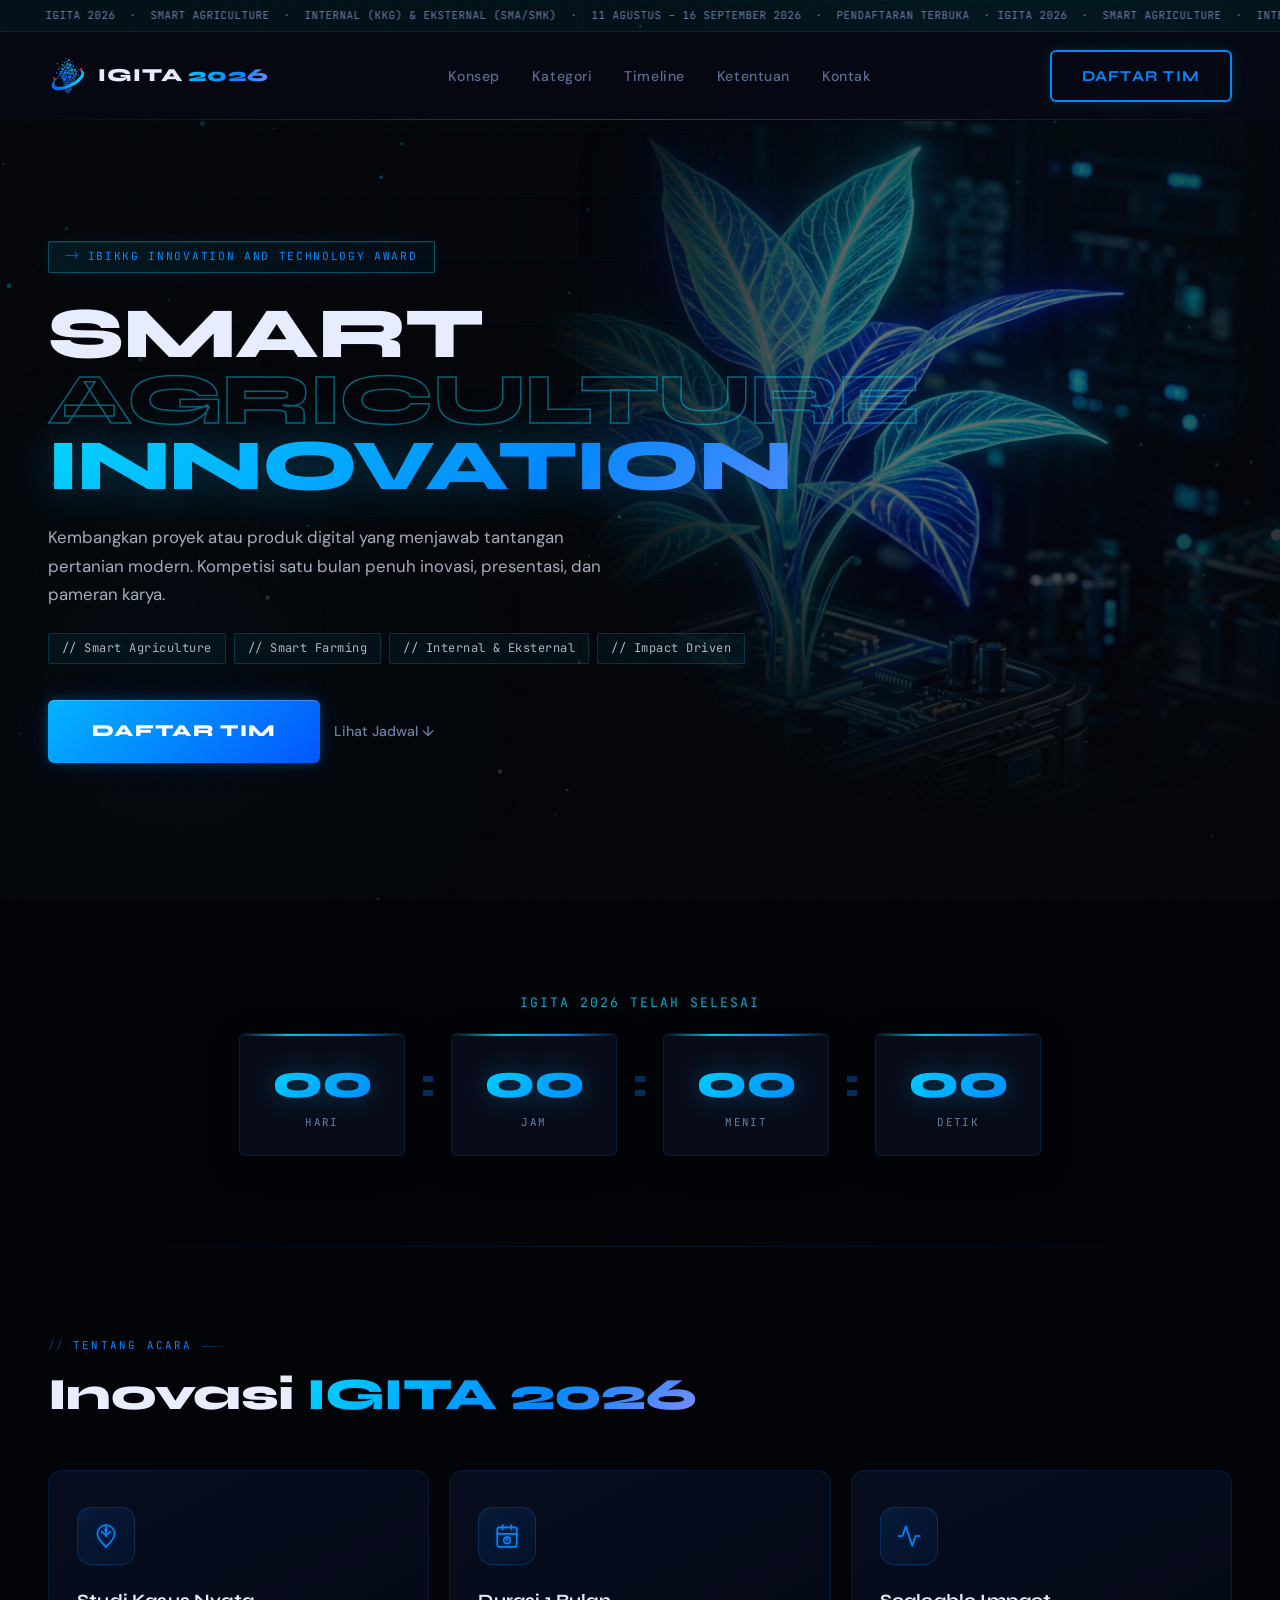
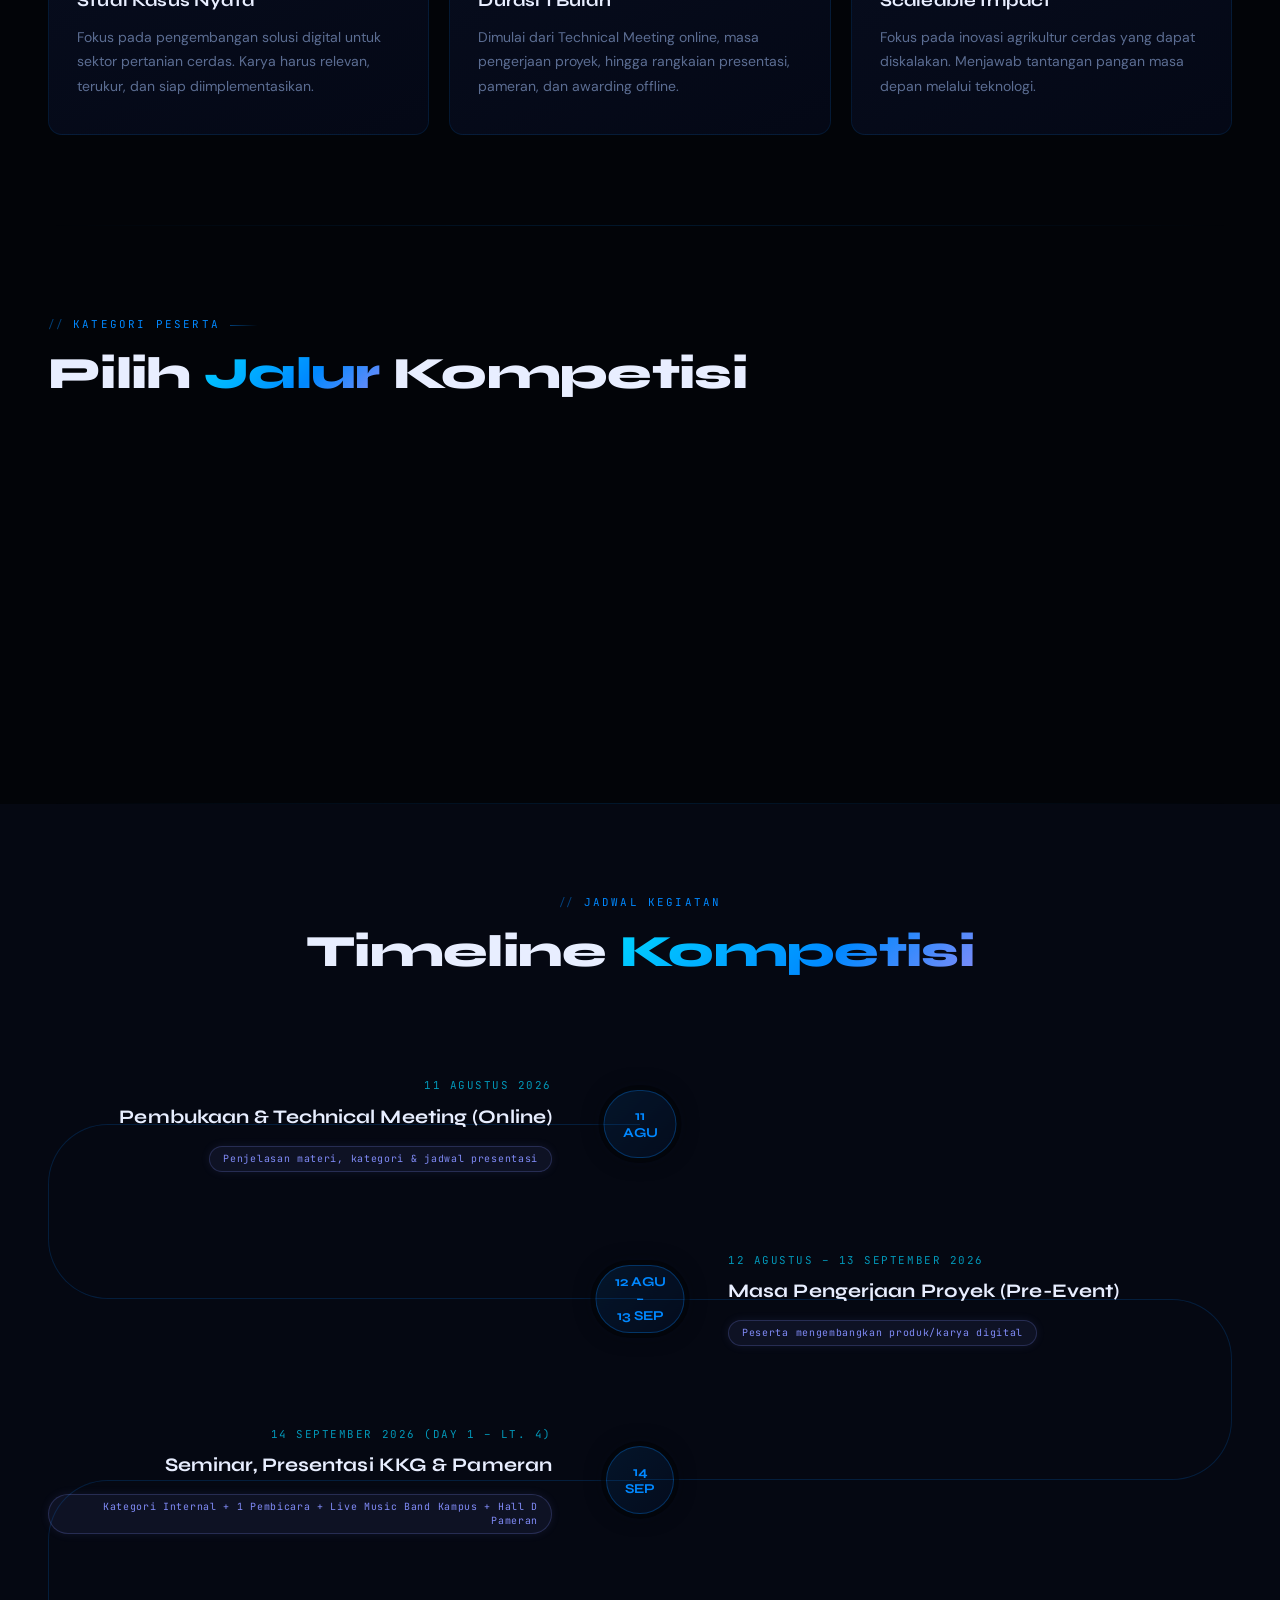
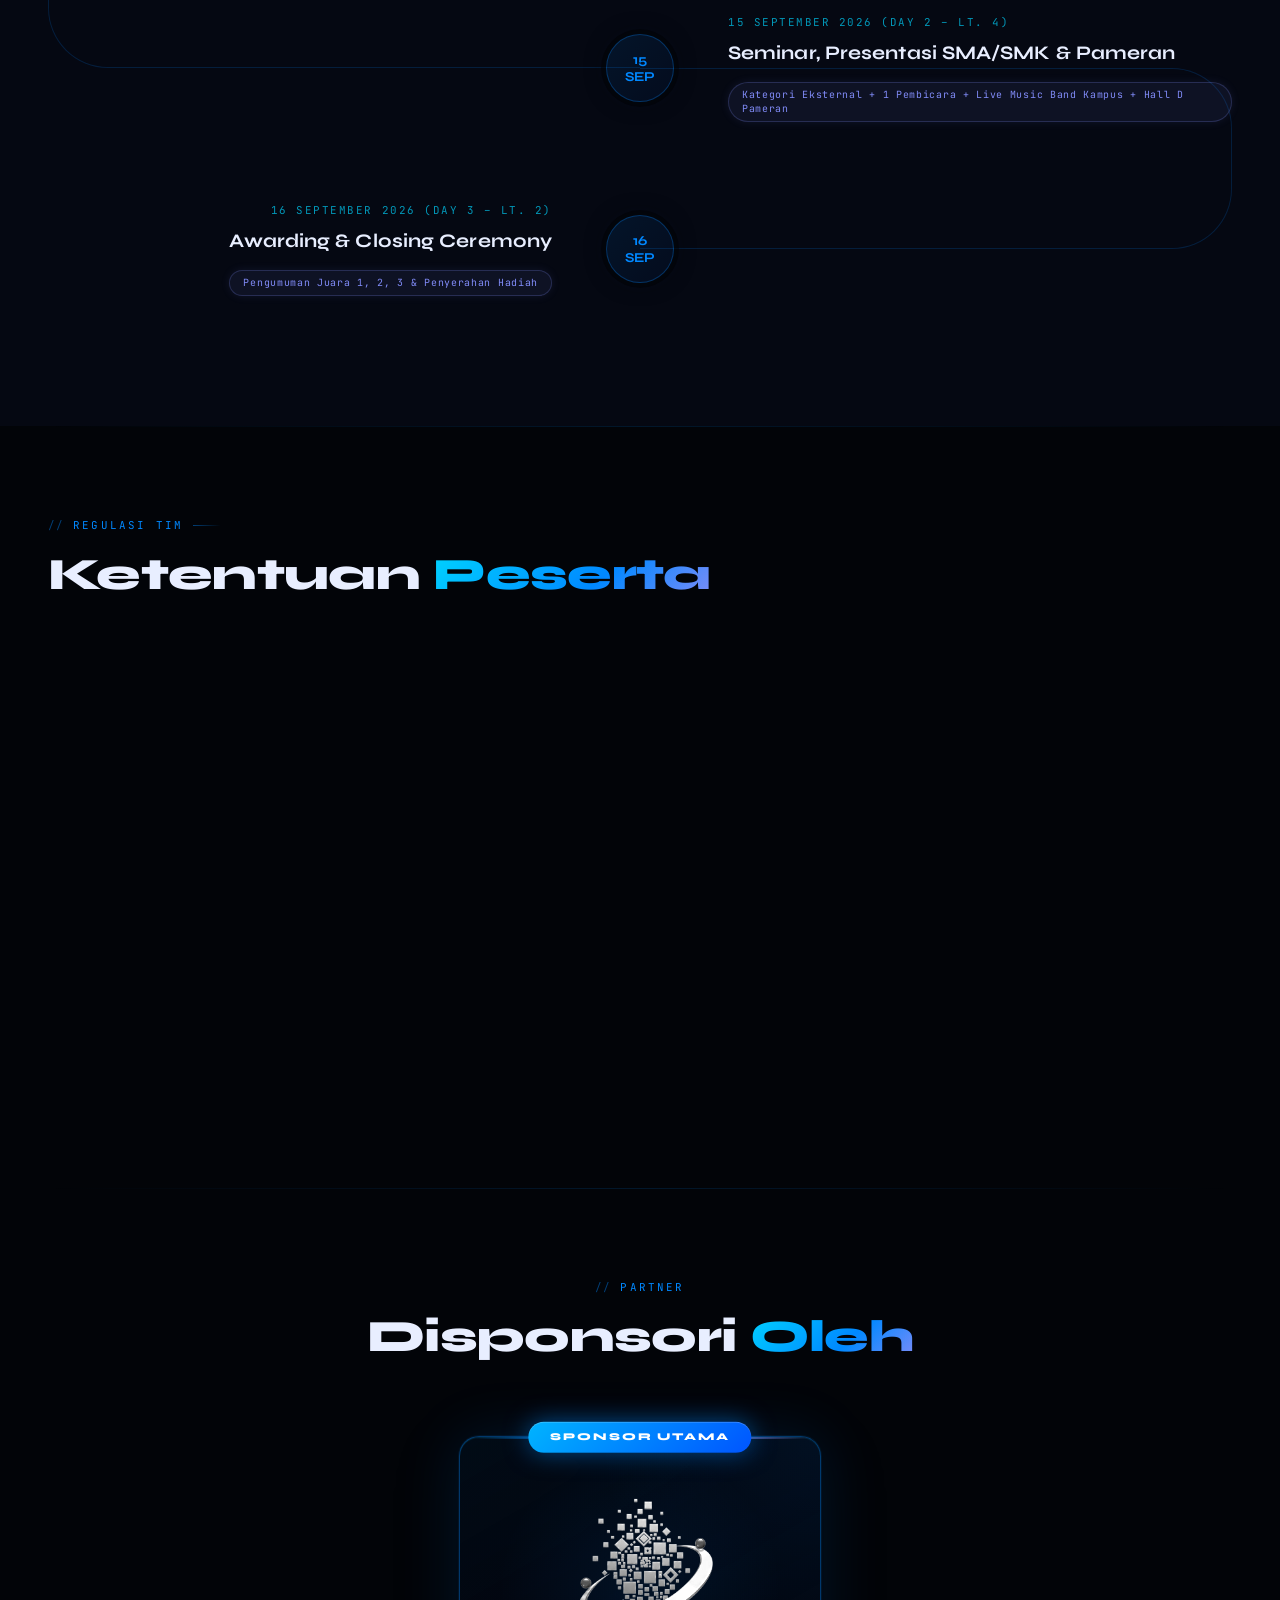
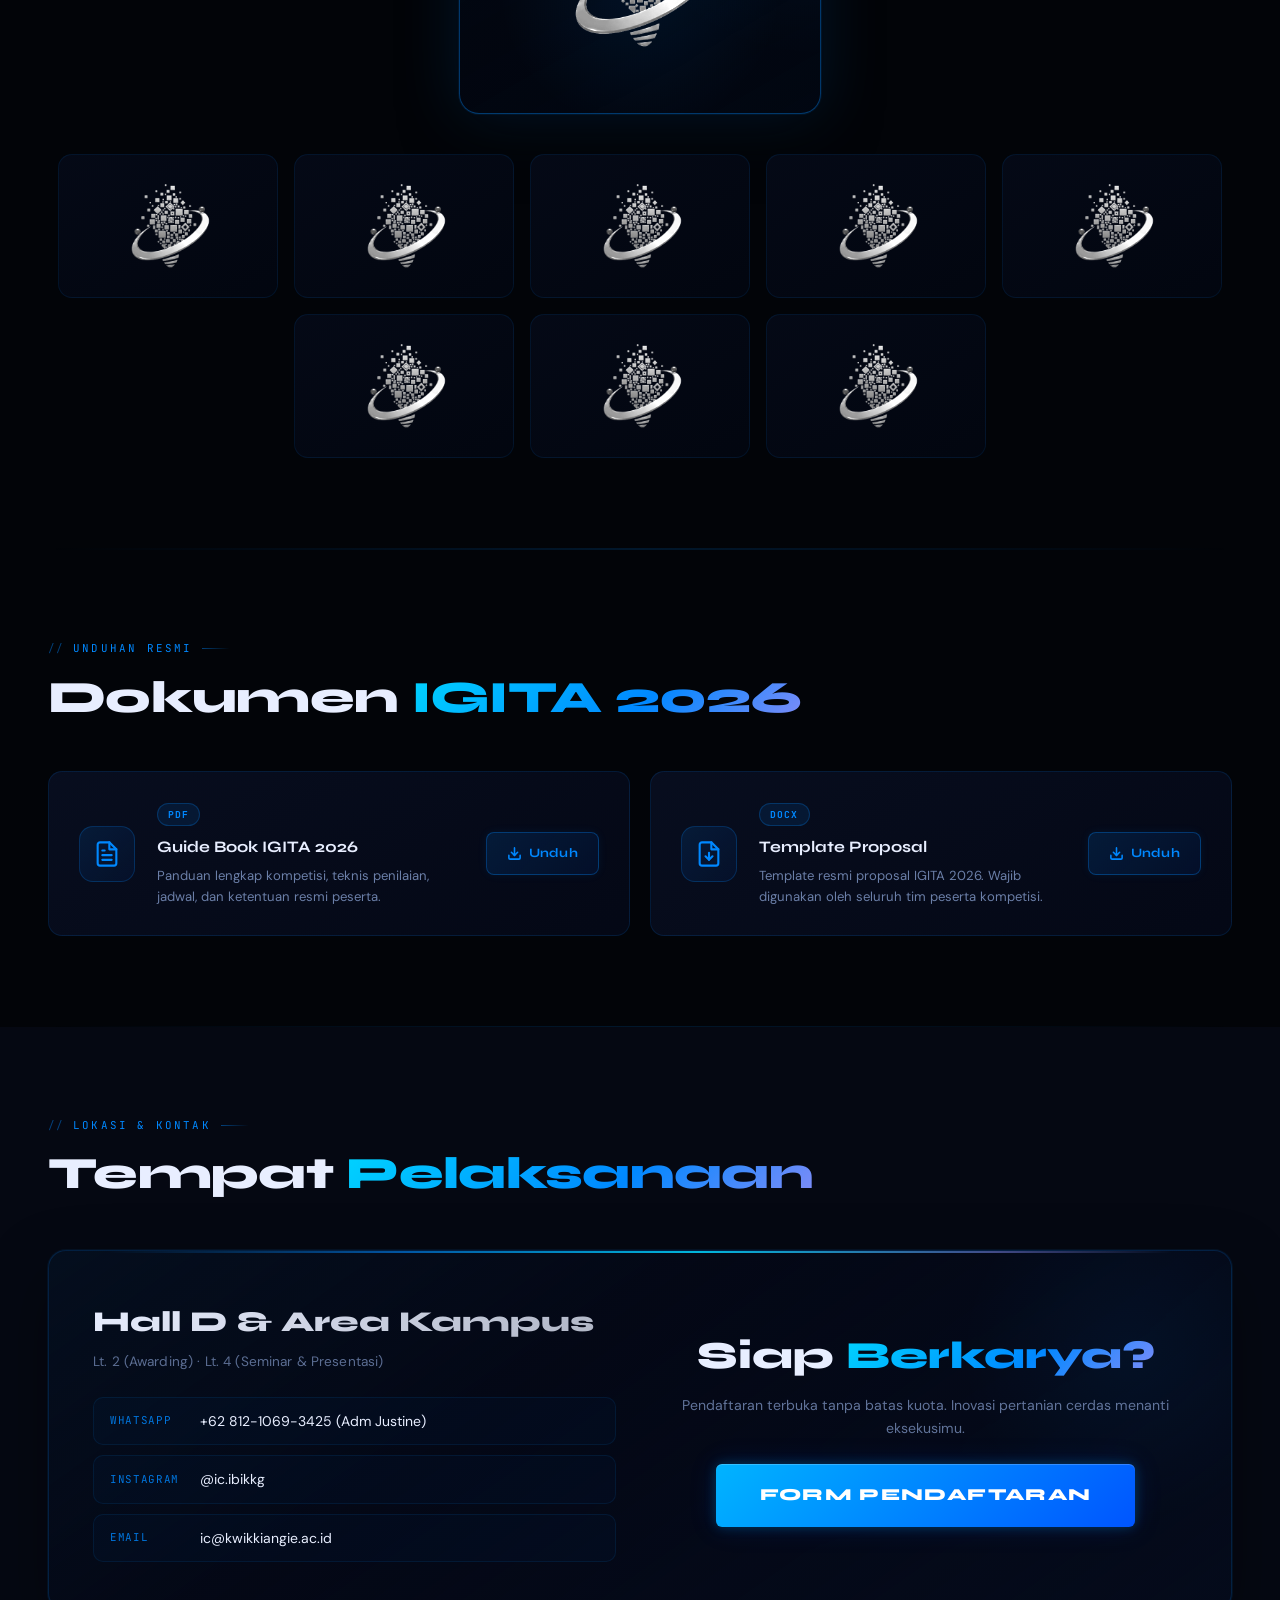
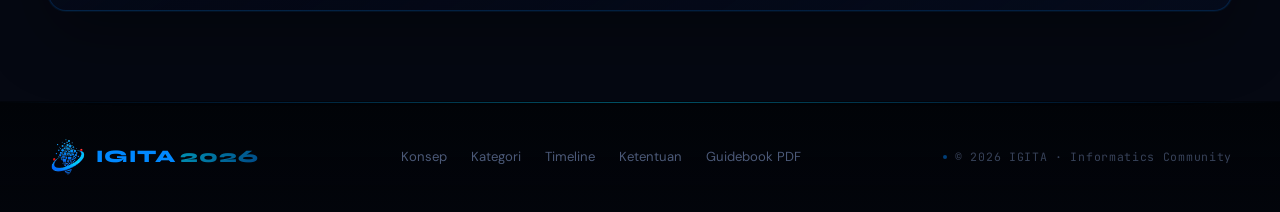
==== index.html @ 99176742 "perubahan final" ====
<!DOCTYPE html>
<html lang="id">
<head>
  <meta charset="UTF-8">
  <meta name="viewport" content="width=device-width, initial-scale=1.0, maximum-scale=5.0, user-scalable=yes">
  <meta name="mobile-web-app-capable" content="yes">
  <meta name="apple-mobile-web-app-capable" content="yes">
  <meta name="apple-mobile-web-app-status-bar-style" content="black-translucent">
  <meta name="apple-mobile-web-app-title" content="IGITA 2026">
  <meta name="format-detection" content="telephone=no">
  <title>IGITA 2026 | IBIKKG Innovation and Technology Award</title>
  <meta name="description" content="IGITA 2026: Kompetisi pengembangan proyek digital berbasis Smart Agriculture. Terbuka untuk Mahasiswa KKG & Siswa SMA/SMK. Daftarkan timmu sekarang!">
  <meta property="og:title" content="IGITA 2026 | Smart Agriculture Innovation">
  <meta property="og:description" content="Kompetisi inovasi teknologi pertanian cerdas. 11 Agustus – 16 September 2026. Pendaftaran terbuka, tanpa batas kuota.">
  <meta property="og:type" content="website">
  <meta name="theme-color" content="#06080f">
  <link rel="icon" type="image/png" href="asset/logo.png">
  <link href="https://fonts.googleapis.com/css2?family=Syne:wght@400;600;700;800&family=DM+Sans:wght@300;400;500&family=JetBrains+Mono:wght@400;700&display=swap" rel="stylesheet">
  <link rel="stylesheet" href="style.css">
</head>
<body>

  <!-- SVG defs for loader -->
  <svg width="0" height="0" style="position:absolute" aria-hidden="true">
    <defs>
      <linearGradient id="ringGrad" x1="0%" y1="0%" x2="100%" y2="100%">
        <stop offset="0%"   stop-color="#00aaff"/>
        <stop offset="60%"  stop-color="#00d4ff"/>
        <stop offset="100%" stop-color="#0044ff"/>
      </linearGradient>
    </defs>
  </svg>

  <!-- Loading Screen -->
  <div class="loader-screen" id="loader-screen" aria-hidden="true">

    <!-- Grid bg -->
    <div class="loader-grid"></div>

    <!-- Ambient glows -->
    <div class="loader-glow loader-glow--core"></div>
    <div class="loader-glow loader-glow--outer"></div>
    <div class="loader-glow loader-glow--side-l"></div>
    <div class="loader-glow loader-glow--side-r"></div>

    <!-- HUD corners -->
    <div class="loader-corner loader-corner--tl"></div>
    <div class="loader-corner loader-corner--tr"></div>
    <div class="loader-corner loader-corner--bl"></div>
    <div class="loader-corner loader-corner--br"></div>

    <!-- Top HUD -->
    <div class="loader-hud-top">
      <span class="loader-hud-dot"></span>
      <span class="loader-hud-label">IGITA 2026</span>
      <span class="loader-hud-sep"></span>
      <span class="loader-hud-label">SYSTEM BOOT</span>
      <span class="loader-hud-dot"></span>
    </div>

    <div class="loader-content">

      <!-- Ring assembly -->
      <div class="loader-ring-wrap">
        <!-- Deco spinning rings -->
        <div class="loader-deco-ring loader-deco-ring--a"></div>
        <div class="loader-deco-ring loader-deco-ring--b"></div>

        <!-- SVG: 2*pi*66 = 414.69 -->
        <svg class="loader-ring-svg" viewBox="0 0 160 160" fill="none">
          <circle class="loader-ring-track"    cx="80" cy="80" r="66" stroke-width="1.5"/>
          <circle class="loader-ring-ticks"    cx="80" cy="80" r="74" stroke-width="0.8"/>
          <circle class="loader-ring-progress" id="loader-ring-progress"
            cx="80" cy="80" r="66" stroke-width="3.5"
            stroke-dasharray="414.69" stroke-dashoffset="414.69"
            stroke-linecap="round"/>
          <circle class="loader-ring-inner"    cx="80" cy="80" r="56" stroke-width="0.5"/>
        </svg>

        <!-- Center -->
        <div class="loader-ring-center">
          <img src="asset/logo.png" alt="IGITA 2026" class="loader-logo">
          <div class="loader-pct" id="loader-pct">0<span>%</span></div>
        </div>

        <!-- Orbiting dots -->
        <div class="loader-orbit loader-orbit--a">
          <div class="loader-orbit-dot"></div>
        </div>
        <div class="loader-orbit loader-orbit--b">
          <div class="loader-orbit-dot loader-orbit-dot--sm"></div>
        </div>
      </div>

      <!-- Brand text gradient -->
      <div class="loader-brand">
        <span class="loader-brand-igita">IGITA</span>
        <span class="loader-brand-year">2026</span>
      </div>
      <div class="loader-subtitle">IBIKKG Innovation &amp; Technology Award</div>

      <!-- Status -->
      <div class="loader-bottom">
        <div class="loader-bar-track">
          <div class="loader-bar-fill" id="loader-bar"></div>
        </div>
        <div class="loader-status-row">
          <span class="loader-text" id="loader-text">Memuat...</span>
          <span class="loader-pct-sm" id="loader-pct-sm">0%</span>
        </div>
      </div>

    </div>

  </div>
  <!-- SVG Filter: mengubah warna logo menjadi cyan tema web #00d4ff -->
  <svg style="display:none" aria-hidden="true">
    <defs>
      <filter id="logo-cyan" color-interpolation-filters="sRGB">
        <feColorMatrix type="matrix" values="
          0 0 0 0 0.00
          0 0 0 0 0.83
          0 0 0 0 1.00
          0 0 0 1 0
        "/>
      </filter>
    </defs>
  </svg>

  <a href="#main-content" class="skip-link">Langsung ke konten</a>

  <div class="global-bg" aria-hidden="true">
    <div class="global-grid"></div>
    <div class="global-glow glow-1"></div>
    <div class="global-glow glow-2"></div>
    <canvas id="particle-canvas"></canvas>
  </div>

  <div class="status-bar" aria-hidden="true">
    <div class="status-scroll">
      <span>IGITA 2026 &nbsp;·&nbsp; SMART AGRICULTURE &nbsp;·&nbsp; INTERNAL (KKG) &amp; EKSTERNAL (SMA/SMK) &nbsp;·&nbsp; 11 AGUSTUS – 16 SEPTEMBER 2026 &nbsp;·&nbsp; PENDAFTARAN TERBUKA &nbsp;·&nbsp;</span>
      <span>IGITA 2026 &nbsp;·&nbsp; SMART AGRICULTURE &nbsp;·&nbsp; INTERNAL (KKG) &amp; EKSTERNAL (SMA/SMK) &nbsp;·&nbsp; 11 AGUSTUS – 16 SEPTEMBER 2026 &nbsp;·&nbsp; PENDAFTARAN TERBUKA &nbsp;·&nbsp;</span>
    </div>
  </div>

  <nav id="navbar" aria-label="Navigasi Utama">
    <div class="nav-logo">
      <img src="asset/logo.png" alt="" class="nav-logo-img">
      <span class="nav-logo-text">IGITA<span class="nav-logo-year">2026</span></span>
    </div>
    <div class="nav-links">
      <a href="#concept">Konsep</a>
      <a href="#categories">Kategori</a>
      <a href="#timeline">Timeline</a>
      <a href="#rules">Ketentuan</a>
      <a href="#contact">Kontak</a>
    </div>
    <a href="daftar.html" class="nav-cta"><span>Daftar Tim</span></a>
    <button class="nav-burger" id="nav-burger" aria-label="Buka menu navigasi" aria-expanded="false" aria-controls="mobile-nav" type="button">
      <span></span><span></span><span></span>
    </button>
  </nav>

  <div class="mobile-nav-backdrop" id="mobile-nav-backdrop" aria-hidden="true"></div>

  <nav class="mobile-nav" id="mobile-nav" aria-label="Navigasi Mobile" aria-hidden="true">
    <button class="mobile-nav-close" id="mobile-nav-close" aria-label="Tutup menu">✕</button>
    <div class="mobile-nav-header" aria-hidden="true">
      <span class="mobile-nav-label">// NAVIGASI</span>
    </div>
    <a href="#concept"><span class="nav-num">01</span>Konsep</a>
    <a href="#categories"><span class="nav-num">02</span>Kategori</a>
    <a href="#timeline"><span class="nav-num">03</span>Timeline</a>
    <a href="#rules"><span class="nav-num">04</span>Ketentuan</a>
    <a href="#downloads"><span class="nav-num">05</span>Unduhan</a>
    <a href="#contact"><span class="nav-num">06</span>Kontak</a>
    <div class="mobile-nav-divider" aria-hidden="true"></div>
    <a href="daftar.html" class="mobile-cta"><span>Daftar Tim</span></a>
  </nav>

  <main id="main-content">
    <section class="hero">
      <div class="hero-bg-asset" aria-hidden="true">
        <img src="asset/smart-agro.png" alt="" class="bg-agro-img">
      </div>
      <div class="hero-content">
        <div class="hero-badge">IBIKKG Innovation and Technology Award</div>
        <h1 class="hero-title">
          <span class="line1">SMART</span>
          <span class="line2">AGRICULTURE</span>
          <span class="line3">INNOVATION</span>
        </h1>
        <p class="hero-sub">Kembangkan proyek atau produk digital yang menjawab tantangan pertanian modern. Kompetisi satu bulan penuh inovasi, presentasi, dan pameran karya.</p>
        <div class="hero-tags">
          <div class="hero-tag">// Smart Agriculture</div>
          <div class="hero-tag">// Smart Farming</div>
          <div class="hero-tag">// Internal &amp; Eksternal</div>
          <div class="hero-tag">// Impact Driven</div>
        </div>
        <div class="hero-actions">
          <a href="daftar.html" class="btn-primary">Daftar Tim</a>
          <a href="#timeline" class="btn-secondary">Lihat Jadwal ↓</a>
        </div>
      </div>
    </section>

    <div class="countdown-section">
      <div class="countdown-label">Pembukaan &amp; Technical Meeting dalam</div>
      <div class="countdown-wrap">
        <div class="count-block"><div class="count-num" id="cd-days">--</div><div class="count-label">Hari</div></div>
        <div class="count-sep">:</div>
        <div class="count-block"><div class="count-num" id="cd-hours">--</div><div class="count-label">Jam</div></div>
        <div class="count-sep">:</div>
        <div class="count-block"><div class="count-num" id="cd-mins">--</div><div class="count-label">Menit</div></div>
        <div class="count-sep">:</div>
        <div class="count-block"><div class="count-num" id="cd-secs">--</div><div class="count-label">Detik</div></div>
      </div>
    </div>

    <div class="divider"></div>

    <section id="concept">
      <div class="section-label">Tentang Acara</div>
      <h2 class="section-title">Inovasi <em>IGITA 2026</em></h2>
      <div class="concept-grid reveal">
        <div class="concept-card">
          <div class="icon-box">
            <svg class="icon-modern" viewBox="0 0 24 24" fill="none" stroke="currentColor" stroke-width="1.5" stroke-linecap="round" stroke-linejoin="round" aria-hidden="true">
              <path d="M12 22c4-4 8-7.5 8-12a8 8 0 1 0-16 0c0 4.5 4 8 8 12z"/><path d="M12 12V2"/><path d="M8 8c2 2 4 3 4 4"/><path d="M16 8c-2 2-4 3-4 4"/><circle cx="12" cy="6" r="1.5" fill="currentColor" stroke="none"/>
            </svg>
          </div>
          <div class="card-title">Studi Kasus Nyata</div>
          <div class="card-desc">Fokus pada pengembangan solusi digital untuk sektor pertanian cerdas. Karya harus relevan, terukur, dan siap diimplementasikan.</div>
        </div>
        <div class="concept-card">
          <div class="icon-box">
            <svg class="icon-modern" viewBox="0 0 24 24" fill="none" stroke="currentColor" stroke-width="1.5" stroke-linecap="round" stroke-linejoin="round" aria-hidden="true">
              <rect x="3" y="4" width="18" height="18" rx="2"/><path d="M16 2v4"/><path d="M8 2v4"/><path d="M3 10h18"/><circle cx="12" cy="16" r="3"/><path d="M12 13v3"/>
            </svg>
          </div>
          <div class="card-title">Durasi 1 Bulan</div>
          <div class="card-desc">Dimulai dari Technical Meeting online, masa pengerjaan proyek, hingga rangkaian presentasi, pameran, dan awarding offline.</div>
        </div>
        <div class="concept-card">
          <div class="icon-box">
            <svg class="icon-modern" viewBox="0 0 24 24" fill="none" stroke="currentColor" stroke-width="1.5" stroke-linecap="round" stroke-linejoin="round" aria-hidden="true">
              <polyline points="22 12 18 12 15 21 9 3 6 12 2 12"></polyline>
            </svg>
          </div>
          <div class="card-title">Scaleable Impact</div>
          <div class="card-desc">Fokus pada inovasi agrikultur cerdas yang dapat diskalakan. Menjawab tantangan pangan masa depan melalui teknologi.</div>
        </div>
      </div>
    </section>

    <div class="divider"></div>

    <section id="categories">
      <div class="section-label">Kategori Peserta</div>
      <h2 class="section-title">Pilih <em>Jalur</em> Kompetisi</h2>
      <div class="cat-grid reveal">
        <a href="daftar.html?kategori=external" style="text-decoration: none; color: inherit;">
          <div class="cat-card external">
            <div class="cat-badge">EKSTERNAL</div>
            <div class="cat-title">SMA / SMK Sederajat</div>
            <div class="cat-desc">Terbuka untuk pelajar tingkat menengah. Presentasi pada Day 2 (15 September) dengan standar penilaian setara.</div>
            <div class="cat-quota">Peserta akan diseleksi</div>
          </div>
        </a>

        <a href="daftar.html?kategori=internal" style="text-decoration: none; color: inherit;">
          <div class="cat-card internal">
            <div class="cat-badge">INTERNAL</div>
            <div class="cat-title">Mahasiswa KKG</div>
            <div class="cat-desc">Khusus mahasiswa aktif Kelompok Keahlian/Gerbang (KKG). Presentasi pada Day 1 (14 September).</div>
            <div class="cat-quota">Peserta akan diseleksi</div>
          </div>
        </a>
      </div>
    </section>

    <div class="divider"></div>

    <section class="timeline-section" id="timeline">
      <div class="section-label">Jadwal Kegiatan</div>
      <h2 class="section-title">Timeline <em>Kompetisi</em></h2>
      <div class="timeline reveal">
        <div class="tl-item" data-start="2026-08-11" data-end="2026-08-11">
          <div class="tl-dot">11<br>AGU</div>
          <div class="tl-content">
            <div class="tl-date">11 Agustus 2026</div>
            <div class="tl-title">Pembukaan &amp; Technical Meeting (Online)</div>
            <div class="tl-status">Penjelasan materi, kategori &amp; jadwal presentasi</div>
          </div>
        </div>
        <div class="tl-item" data-start="2026-08-12" data-end="2026-09-13">
          <div class="tl-dot">12 AGU<br>–<br>13 SEP</div>
          <div class="tl-content">
            <div class="tl-date">12 Agustus – 13 September 2026</div>
            <div class="tl-title">Masa Pengerjaan Proyek (Pre-Event)</div>
            <div class="tl-status">Peserta mengembangkan produk/karya digital</div>
          </div>
        </div>
        <div class="tl-item" data-start="2026-09-14" data-end="2026-09-14">
          <div class="tl-dot">14<br>SEP</div>
          <div class="tl-content">
            <div class="tl-date">14 September 2026 (Day 1 – Lt. 4)</div>
            <div class="tl-title">Seminar, Presentasi KKG &amp; Pameran</div>
            <div class="tl-status">Kategori Internal + 1 Pembicara + Live Music Band Kampus + Hall D Pameran</div>
          </div>
        </div>
        <div class="tl-item" data-start="2026-09-15" data-end="2026-09-15">
          <div class="tl-dot">15<br>SEP</div>
          <div class="tl-content">
            <div class="tl-date">15 September 2026 (Day 2 – Lt. 4)</div>
            <div class="tl-title">Seminar, Presentasi SMA/SMK &amp; Pameran</div>
            <div class="tl-status">Kategori Eksternal + 1 Pembicara + Live Music Band Kampus + Hall D Pameran</div>
          </div>
        </div>
        <div class="tl-item" data-start="2026-09-16" data-end="2026-09-16">
          <div class="tl-dot">16<br>SEP</div>
          <div class="tl-content">
            <div class="tl-date">16 September 2026 (Day 3 – Lt. 2)</div>
            <div class="tl-title">Awarding &amp; Closing Ceremony</div>
            <div class="tl-status">Pengumuman Juara 1, 2, 3 &amp; Penyerahan Hadiah</div>
          </div>
        </div>
      </div>
    </section>

    <div class="divider"></div>

    <section id="rules">
      <div class="section-label">Regulasi Tim</div>
      <h2 class="section-title">Ketentuan <em>Peserta</em></h2>
      <div class="rules-grid reveal">
        <div class="rule-card">
          <div class="rule-num">01</div>
          <div class="rule-title">Komposisi Tetap</div>
          <div class="rule-desc">Setiap tim wajib beranggotakan <strong> minimal 3 orang maksimal 4 orang</strong>.</div>
        </div>
        <div class="rule-card">
          <div class="rule-num">02</div>
          <div class="rule-title">Peserta Diseleksi</div>
          <div class="rule-desc">Peserta <strong>Diseleksi</strong> dari kategori Internal KKG maupun Eksternal SMA/SMK bebas mendaftar.</div>
        </div>
        <div class="rule-card">
          <div class="rule-num">03</div>
          <div class="rule-title">Kehadiran Wajib</div>
          <div class="rule-desc">Seluruh anggota tim wajib hadir lengkap saat presentasi. Ketidakhadiran tanpa prosedur = <strong>diskualifikasi</strong>.</div>
        </div>
        <div class="rule-card">
          <div class="rule-num">04</div>
          <div class="rule-title">Orisinalitas Karya</div>
          <div class="rule-desc">Proyek harus murni buatan tim sendiri dan <strong>belum pernah menjuarai</strong> kompetisi serupa. Pelanggaran berakibat <strong>diskualifikasi</strong>.</div>
        </div>
      </div>
    </section>

    <div class="divider"></div>

    <section id="sponsors" class="sponsors-section">
      <div class="section-label">Partner</div>
      <h2 class="section-title">Disponsori <em>Oleh</em></h2>
      
      <div class="sponsors-premium reveal">
        <div class="sponsor-card premium">
          <div class="premium-glow"></div>
          <img src="asset/logo.png" alt="Sponsor Utama" class="sponsor-img">
          <div class="sponsor-tier">SPONSOR UTAMA</div>
        </div>
      </div>

      <div class="sponsors-regular reveal">
        <div class="sponsor-card">
          <img src="asset/logo.png" alt="Sponsor" class="sponsor-img">
        </div>
        <div class="sponsor-card">
          <img src="asset/logo.png" alt="Sponsor" class="sponsor-img">
        </div>
        <div class="sponsor-card">
          <img src="asset/logo.png" alt="Sponsor" class="sponsor-img">
        </div>
        <div class="sponsor-card">
          <img src="asset/logo.png" alt="Sponsor" class="sponsor-img">
        </div>
        <div class="sponsor-card">
          <img src="asset/logo.png" alt="Sponsor" class="sponsor-img">
        </div>
        <div class="sponsor-card">
          <img src="asset/logo.png" alt="Sponsor" class="sponsor-img">
        </div>
        <div class="sponsor-card">
          <img src="asset/logo.png" alt="Sponsor" class="sponsor-img">
        </div>
        <div class="sponsor-card">
          <img src="asset/logo.png" alt="Sponsor" class="sponsor-img">
        </div>
      </div>
    </section>

    <div class="divider"></div>

    <div class="divider"></div>

    <section id="downloads" class="downloads-section">
      <div class="section-label">Unduhan Resmi</div>
      <h2 class="section-title">Dokumen <em>IGITA 2026</em></h2>
      <div class="downloads-grid reveal">
        <div class="download-card">
          <div class="download-icon">
            <svg width="28" height="28" viewBox="0 0 24 24" fill="none" stroke="currentColor" stroke-width="1.8" stroke-linecap="round" stroke-linejoin="round"><path d="M14 2H6a2 2 0 0 0-2 2v16a2 2 0 0 0 2 2h12a2 2 0 0 0 2-2V8z"/><polyline points="14 2 14 8 20 8"/><line x1="16" y1="13" x2="8" y2="13"/><line x1="16" y1="17" x2="8" y2="17"/><polyline points="10 9 9 9 8 9"/></svg>
          </div>
          <div class="download-content">
            <div class="download-badge">PDF</div>
            <div class="download-title">Guide Book IGITA 2026</div>
            <div class="download-desc">Panduan lengkap kompetisi, teknis penilaian, jadwal, dan ketentuan resmi peserta.</div>
          </div>
          <a href="asset/guidebook-igita-2026.pdf" download class="download-btn" aria-label="Download Guide Book IGITA 2026">
            <svg width="15" height="15" viewBox="0 0 24 24" fill="none" stroke="currentColor" stroke-width="2.5" stroke-linecap="round" stroke-linejoin="round"><path d="M21 15v4a2 2 0 0 1-2 2H5a2 2 0 0 1-2-2v-4"/><polyline points="7 10 12 15 17 10"/><line x1="12" y1="15" x2="12" y2="3"/></svg>
            Unduh
          </a>
        </div>

        <div class="download-card">
          <div class="download-icon">
            <svg width="28" height="28" viewBox="0 0 24 24" fill="none" stroke="currentColor" stroke-width="1.8" stroke-linecap="round" stroke-linejoin="round"><path d="M14 2H6a2 2 0 0 0-2 2v16a2 2 0 0 0 2 2h12a2 2 0 0 0 2-2V8z"/><polyline points="14 2 14 8 20 8"/><path d="M12 11v6"/><path d="M9 14l3 3 3-3"/></svg>
          </div>
          <div class="download-content">
            <div class="download-badge">DOCX</div>
            <div class="download-title">Template Proposal</div>
            <div class="download-desc">Template resmi proposal IGITA 2026. Wajib digunakan oleh seluruh tim peserta kompetisi.</div>
          </div>
          <a href="asset/template-proposal-igita-2026.docx" download class="download-btn" aria-label="Download Template Proposal IGITA 2026">
            <svg width="15" height="15" viewBox="0 0 24 24" fill="none" stroke="currentColor" stroke-width="2.5" stroke-linecap="round" stroke-linejoin="round"><path d="M21 15v4a2 2 0 0 1-2 2H5a2 2 0 0 1-2-2v-4"/><polyline points="7 10 12 15 17 10"/><line x1="12" y1="15" x2="12" y2="3"/></svg>
            Unduh
          </a>
        </div>
      </div>
    </section>

    <div class="divider"></div>

    <section class="contact-section" id="contact">
      <div class="section-label">Lokasi &amp; Kontak</div>
      <h2 class="section-title">Tempat <em>Pelaksanaan</em></h2>
      <div class="contact-card reveal">
        <div>
          <div class="contact-name">Hall D &amp; Area Kampus</div>
          <div class="contact-role">Lt. 2 (Awarding) · Lt. 4 (Seminar &amp; Presentasi)</div>
          <div class="contact-links">
            <a href="https://wa.me/6281210693425" class="contact-link">
              <span class="platform">WhatsApp</span>
              <span>+62 812-1069-3425 (Adm Justine)</span>
            </a>
            <a href="https://instagram.com/ic.ibikkg" class="contact-link">
              <span class="platform">Instagram</span>
              <span>@ic.ibikkg</span>
            </a>
            <a href="mailto:ic@kwikkiangie.ac.id" class="contact-link">
              <span class="platform">Email</span>
              <span>ic@kwikkiangie.ac.id</span>
            </a>
          </div>
        </div>
        <div class="contact-cta">
          <div class="cta-big">Siap <em>Berkarya?</em></div>
          <div class="cta-sub">Pendaftaran terbuka tanpa batas kuota. Inovasi pertanian cerdas menanti eksekusimu.</div>
          <a href="daftar.html" class="btn-primary cta-btn">Form Pendaftaran</a>
        </div>
      </div>
    </section>
  </main>

  <footer>
    <div class="footer-brand">
      <img src="asset/logo.png" alt="" class="footer-logo-img">
      <span class="footer-logo-text">IGITA<span class="footer-logo-year">2026</span></span>
    </div>
    <div class="footer-links">
      <a href="#concept">Konsep</a>
      <a href="#categories">Kategori</a>
      <a href="#timeline">Timeline</a>
      <a href="#rules">Ketentuan</a>
      <a href="#">Guidebook PDF</a>
    </div>
    <div class="footer-copy">© 2026 IGITA · Informatics Community</div>
  </footer>

  

  <script src="script.js"></script>
</body>
</html>
---- style.css ----
/* ============================================================
   IGITA 2026 — style.css (Mobile-Optimized Edition)
   ============================================================ */

/* ============================================================
   CSS VARIABLES
   ============================================================ */
:root {
  --bg:        #020408;
  --bg2:       #050812;
  --bg3:       #080c18;
  --accent:    #0088ff;
  --accent2:   #0055ff;
  --accent3:   #818cf8;
  --text:      #e8eeff;
  --muted:     #6b7fa8;
  --border:    rgba(0,136,255,0.15);
  --glow:      0 0 40px rgba(0,136,255,0.3);
  --radius:    6px;
  --status-h:  32px;
  --nav-h:     60px;
  --side-pad:  clamp(48px, calc((100vw - 1280px) / 2 + 48px), 180px);
}

/* ============================================================
   RESET & BASE
   ============================================================ */
*, *::before, *::after { margin: 0; padding: 0; box-sizing: border-box; }

html {
  overflow-x: hidden;
  scroll-behavior: smooth;
  scroll-padding-top: calc(var(--status-h) + var(--nav-h) + 16px);
}

body {
  background: var(--bg);
  color: var(--text);
  font-family: 'DM Sans', sans-serif;
  line-height: 1.6;
  overflow-x: hidden;
  overflow-wrap: break-word;
  word-break: break-word;
  -webkit-text-size-adjust: 100%;
  padding-top: var(--status-h);
}

/* Body saat loading */
body.is-loading { overflow: hidden; }

/* ================================================================
   LOADING SCREEN — HUD Edition
   ================================================================ */
.loader-screen {
  position: fixed; inset: 0;
  background: #020810;
  z-index: 99999;
  display: flex; align-items: center; justify-content: center;
  transition: opacity 0.7s cubic-bezier(0.4,0,0.2,1),
              visibility 0.7s cubic-bezier(0.4,0,0.2,1);
}
.loader-screen.hidden {
  opacity: 0; visibility: hidden; pointer-events: none;
}

/* ── Grid background ── */
.loader-grid {
  position: absolute; inset: 0; pointer-events: none;
  background-image:
    linear-gradient(rgba(0,136,255,0.04) 1px, transparent 1px),
    linear-gradient(90deg, rgba(0,136,255,0.04) 1px, transparent 1px);
  background-size: 48px 48px;
  mask-image: radial-gradient(ellipse 70% 70% at 50% 50%, black 30%, transparent 100%);
}

/* ── Ambient glows ── */
.loader-glow {
  position: absolute; border-radius: 50%;
  pointer-events: none; filter: blur(70px);
}
.loader-glow--core {
  width: 380px; height: 380px;
  background: radial-gradient(circle, rgba(0,120,255,0.14) 0%, transparent 70%);
  top: 50%; left: 50%; transform: translate(-50%, -50%);
  animation: glCore 3s ease-in-out infinite;
}
.loader-glow--outer {
  width: 600px; height: 300px;
  background: radial-gradient(ellipse, rgba(0,80,200,0.07) 0%, transparent 70%);
  top: 50%; left: 50%; transform: translate(-50%, -50%);
  animation: glCore 4s ease-in-out infinite 0.8s;
}
.loader-glow--side-l {
  width: 200px; height: 400px;
  background: radial-gradient(ellipse, rgba(0,180,255,0.06) 0%, transparent 70%);
  top: 30%; left: -60px;
  animation: glSide 5s ease-in-out infinite;
}
.loader-glow--side-r {
  width: 200px; height: 400px;
  background: radial-gradient(ellipse, rgba(0,80,255,0.06) 0%, transparent 70%);
  top: 30%; right: -60px;
  animation: glSide 5s ease-in-out infinite 1.5s;
}
@keyframes glCore {
  0%,100% { opacity:0.7; transform:translate(-50%,-50%) scale(1); }
  50%      { opacity:1;   transform:translate(-50%,-50%) scale(1.15); }
}
@keyframes glSide {
  0%,100% { opacity:0.4; }
  50%      { opacity:0.9; }
}

/* ── HUD Corners ── */
.loader-corner {
  position: absolute;
  width: 28px; height: 28px;
  pointer-events: none;
}
.loader-corner--tl { top: 20px; left: 20px;
  border-top: 1.5px solid rgba(0,212,255,0.5);
  border-left: 1.5px solid rgba(0,212,255,0.5); }
.loader-corner--tr { top: 20px; right: 20px;
  border-top: 1.5px solid rgba(0,212,255,0.5);
  border-right: 1.5px solid rgba(0,212,255,0.5); }
.loader-corner--bl { bottom: 20px; left: 20px;
  border-bottom: 1.5px solid rgba(0,212,255,0.5);
  border-left: 1.5px solid rgba(0,212,255,0.5); }
.loader-corner--br { bottom: 20px; right: 20px;
  border-bottom: 1.5px solid rgba(0,212,255,0.5);
  border-right: 1.5px solid rgba(0,212,255,0.5); }

/* ── HUD bars (top / bottom) ── */
.loader-hud-top {
  position: absolute; left: 0; right: 0;
  display: flex; align-items: center; justify-content: center; gap: 10px;
  font-family: 'JetBrains Mono', monospace;
  font-size: 0.55rem; letter-spacing: 0.14em;
  color: rgba(0,180,255,0.4); text-transform: uppercase;
  pointer-events: none;
}
.loader-hud-top    { top: 24px; }
.loader-hud-dot {
  display: inline-block; width: 4px; height: 4px;
  border-radius: 50%; background: rgba(0,212,255,0.5);
  animation: hudBlink 2s ease-in-out infinite;
}
.loader-hud-sep {
  display: inline-block; width: 24px; height: 1px;
  background: rgba(0,180,255,0.25);
}
@keyframes hudBlink {
  0%,100% { opacity:0.5; } 50% { opacity:1; }
}

/* ── Main content ── */
.loader-content {
  position: relative; z-index: 2;
  display: flex; flex-direction: column; align-items: center; gap: 22px;
  animation: ldFadeIn 0.6s ease forwards;
}
@keyframes ldFadeIn {
  from { opacity:0; transform:translateY(12px); }
  to   { opacity:1; transform:translateY(0); }
}

/* ── Ring wrap ── */
.loader-ring-wrap {
  position: relative; width: 200px; height: 200px;
}

/* Deco spinning rings (CSS-only) */
.loader-deco-ring {
  position: absolute; border-radius: 50%; pointer-events: none;
}
.loader-deco-ring--a {
  inset: -8px;
  border: 1px dashed rgba(0,136,255,0.15);
  animation: spinA 12s linear infinite;
}
.loader-deco-ring--b {
  inset: -18px;
  border: 1px solid transparent;
  border-top-color: rgba(0,212,255,0.2);
  border-bottom-color: rgba(0,80,255,0.15);
  animation: spinB 8s linear infinite;
}
@keyframes spinA { to { transform: rotate(360deg); } }
@keyframes spinB { to { transform: rotate(-360deg); } }

/* SVG ring */
.loader-ring-svg {
  width: 200px; height: 200px;
  position: absolute; inset: 0;
  transform: rotate(-90deg);
}
.loader-ring-ticks {
  stroke: rgba(0,136,255,0.07);
  stroke-dasharray: 3 10;
}
.loader-ring-track {
  stroke: rgba(0,100,200,0.15);
}
.loader-ring-progress {
  stroke: url(#ringGrad);
  transition: stroke-dashoffset 0.38s cubic-bezier(0.4,0,0.2,1);
  filter: drop-shadow(0 0 5px rgba(0,180,255,0.55)) drop-shadow(0 0 12px rgba(0,120,255,0.3));
}
.loader-ring-inner {
  stroke: rgba(0,180,255,0.06);
}

/* Center content */
.loader-ring-center {
  position: absolute; inset: 0;
  display: flex; flex-direction: column;
  align-items: center; justify-content: center; gap: 6px;
}
.loader-logo {
  height: 52px; width: auto;
  /* Original logo color — no filter */
  animation: logoPulse 2.2s ease-in-out infinite;
  filter: drop-shadow(0 0 10px rgba(0,180,255,0.25));
}
@keyframes logoPulse {
  0%,100% { transform:scale(1);    filter:drop-shadow(0 0 10px rgba(0,180,255,0.25)); }
  50%      { transform:scale(0.95); filter:drop-shadow(0 0 18px rgba(0,212,255,0.45)); }
}
.loader-pct {
  font-family: 'JetBrains Mono', monospace;
  font-size: 1.1rem; font-weight: 700; line-height: 1;
  background: linear-gradient(135deg, #00d4ff, #7cb9ff);
  -webkit-background-clip: text; -webkit-text-fill-color: transparent;
  background-clip: text;
  filter: drop-shadow(0 0 8px rgba(0,212,255,0.4));
}
.loader-pct span { font-size: 0.58em; opacity: 0.75; }

/* Orbiting dots */
.loader-orbit {
  position: absolute; inset: 0;
  pointer-events: none;
}
.loader-orbit--a { animation: orbitA 2s linear infinite; }
.loader-orbit--b { animation: orbitB 3.2s linear infinite; top: 12px; left: 12px; right: 12px; bottom: 12px; }
@keyframes orbitA { to { transform: rotate(360deg); } }
@keyframes orbitB { to { transform: rotate(-360deg); } }
.loader-orbit-dot {
  position: absolute; top: 4px; left: 50%; transform: translateX(-50%);
  width: 7px; height: 7px; border-radius: 50%;
  background: #00d4ff;
  box-shadow: 0 0 8px 3px rgba(0,212,255,0.7), 0 0 16px rgba(0,136,255,0.4);
}
.loader-orbit-dot--sm {
  width: 4px; height: 4px;
  background: rgba(0,180,255,0.6);
  box-shadow: 0 0 6px 2px rgba(0,180,255,0.5);
}

/* ── Brand text ── */
.loader-brand {
  display: flex; align-items: baseline; gap: 10px;
  font-family: 'Syne', sans-serif; font-weight: 800;
  letter-spacing: 0.08em;
}
.loader-brand-igita {
  font-size: 2.4rem;
  background: linear-gradient(135deg, #ffffff 0%, #a8d4ff 50%, #00aaff 100%);
  -webkit-background-clip: text; -webkit-text-fill-color: transparent;
  background-clip: text;
  filter: drop-shadow(0 0 20px rgba(0,180,255,0.3));
}
.loader-brand-year {
  font-size: 1.7rem;
  background: linear-gradient(135deg, #00d4ff 0%, #0077ff 100%);
  -webkit-background-clip: text; -webkit-text-fill-color: transparent;
  background-clip: text;
  filter: drop-shadow(0 0 14px rgba(0,212,255,0.5));
}

/* Subtitle */
.loader-subtitle {
  font-family: 'JetBrains Mono', monospace;
  font-size: 0.5rem; letter-spacing: 0.1em;
  text-transform: uppercase; text-align: center;
  background: linear-gradient(90deg, rgba(0,180,255,0.3), rgba(0,136,255,0.6), rgba(0,180,255,0.3));
  -webkit-background-clip: text; -webkit-text-fill-color: transparent;
  background-clip: text;
  max-width: 280px;
}

/* ── Progress bar ── */
.loader-bottom {
  display: flex; flex-direction: column; align-items: center; gap: 8px;
  width: 220px;
}
.loader-bar-track {
  width: 100%; height: 2px;
  background: rgba(0,100,200,0.12);
  border-radius: 99px; overflow: hidden;
  position: relative;
}
.loader-bar-fill {
  height: 100%; width: 0%;
  background: linear-gradient(90deg, #0044ff, #00aaff, #00d4ff);
  border-radius: 99px;
  transition: width 0.35s ease;
  box-shadow: 0 0 10px rgba(0,212,255,0.7);
}
.loader-status-row {
  display: flex; align-items: center; justify-content: space-between;
  width: 100%;
}
.loader-text {
  font-family: 'JetBrains Mono', monospace;
  font-size: 0.56rem; letter-spacing: 0.1em;
  text-transform: uppercase;
  color: rgba(0,160,220,0.5);
}
.loader-pct-sm {
  font-family: 'JetBrains Mono', monospace;
  font-size: 0.56rem; letter-spacing: 0.06em;
  color: rgba(0,212,255,0.45);
}
/* Skip Link */
.skip-link {
  position: fixed; top: -9999px; left: 16px; z-index: 9999;
  background: var(--accent); color: var(--bg);
  padding: 10px 18px; font-weight: 700;
  font-family: 'Syne', sans-serif; border-radius: 0 0 var(--radius) var(--radius);
  text-decoration: none; font-size: 0.85rem; transition: top 0.2s;
}
.skip-link:focus { top: 0; outline: 2px solid var(--bg); outline-offset: 2px; }

/* Grain Overlay */
body::before {
  content: ''; position: fixed; inset: 0; z-index: 9998;
  pointer-events: none; opacity: 0.035;
  background-image: url("data:image/svg+xml,%3Csvg viewBox='0 0 256 256' xmlns='http://www.w3.org/2000/svg'%3E%3Cfilter id='noise'%3E%3CfeTurbulence type='fractalNoise' baseFrequency='0.75' numOctaves='4' stitchTiles='stitch'/%3E%3C/filter%3E%3Crect width='100%25' height='100%25' filter='url(%23noise)'/%3E%3C/svg%3E");
  background-size: 128px;
}

/* ============================================================
   GLOBAL BACKGROUND
   ============================================================ */
.global-bg { position: fixed; inset: 0; z-index: -1; pointer-events: none; overflow: hidden; }
.global-grid {
  position: absolute; inset: 0;
  background-image:
    linear-gradient(rgba(0,212,255,0.03) 1px, transparent 1px),
    linear-gradient(90deg, rgba(0,212,255,0.03) 1px, transparent 1px);
  background-size: 64px 64px;
  mask-image: radial-gradient(ellipse 90% 80% at 50% 30%, black 10%, transparent 85%);
  -webkit-mask-image: radial-gradient(ellipse 90% 80% at 50% 30%, black 10%, transparent 85%);
}
.global-glow { position: absolute; border-radius: 50%; pointer-events: none; filter: blur(120px); will-change: transform; opacity: 0.55; }
.glow-1 { width: 850px; height: 850px; background: radial-gradient(circle, rgba(0,212,255,0.14) 0%, transparent 65%); top: -220px; right: -180px; animation: floatOrbGlobal 28s ease-in-out infinite alternate; }
.glow-2 { width: 650px; height: 650px; background: radial-gradient(circle, rgba(6,182,212,0.11) 0%, transparent 65%); bottom: -120px; left: -150px; animation: floatOrbGlobal 34s ease-in-out infinite alternate-reverse; }
@keyframes floatOrbGlobal {
  0%   { transform: translate(0,0) scale(1); }
  50%  { transform: translate(45px,-35px) scale(1.06); }
  100% { transform: translate(-35px,25px) scale(0.96); }
}
#particle-canvas { position: absolute; inset: 0; width: 100%; height: 100%; display: block; opacity: 0.85; }

nav, main, footer, .status-bar { position: relative; z-index: 1; }

/* ============================================================
   STATUS BAR
   ============================================================ */
.status-bar {
  position: fixed; top: 0; left: 0; right: 0; z-index: 200;
  background: rgba(0,212,255,0.06); border-bottom: 1px solid var(--border);
  height: var(--status-h);
  display: flex; align-items: center; gap: 10px;
  padding: 0 var(--side-pad);
  font-family: 'JetBrains Mono', monospace; font-size: 0.68rem; color: var(--muted);
  overflow: hidden; white-space: nowrap;
  transition: transform 0.35s ease, opacity 0.35s ease;
  will-change: transform;
}
.status-bar.collapsed { transform: translateY(-100%); opacity: 0; pointer-events: none; }
.status-dot { width: 5px; height: 5px; background: var(--accent); border-radius: 50%; animation: pulse 2s infinite; flex-shrink: 0; }
.status-scroll { display: flex; gap: 0; width: max-content; will-change: transform; transform: translateZ(0); backface-visibility: hidden; }
/* Loop ticker ditangani JS rAF — bebas dari CSS reset-flash */

/* ============================================================
   NAVIGATION
   ============================================================ */
nav {
  position: fixed;
  top: var(--status-h);
  left: 0; right: 0; z-index: 200;
  display: flex; align-items: center; justify-content: space-between;
  padding: 18px var(--side-pad);
  background: rgba(4,7,18,0.82); backdrop-filter: blur(20px);
  border-bottom: 1px solid transparent;
  transition: top 0.35s ease, padding 0.3s, background 0.3s, box-shadow 0.3s;
  isolation: isolate;
}
nav::after {
  content: '';
  position: absolute; bottom: 0; left: 0; right: 0; height: 1px;
  background: linear-gradient(90deg, transparent 0%, rgba(0,136,255,0.2) 20%, rgba(0,212,255,0.35) 50%, rgba(0,136,255,0.2) 80%, transparent 100%);
  pointer-events: none;
}
nav.scrolled {
  top: 0; padding: 12px var(--side-pad);
  background: rgba(3,6,16,0.97);
  box-shadow: 0 8px 32px rgba(0,0,0,0.4), 0 0 0 1px rgba(0,136,255,0.06);
}
nav.scrolled::after {
  background: linear-gradient(90deg, transparent 0%, rgba(0,136,255,0.28) 20%, rgba(0,212,255,0.45) 50%, rgba(0,136,255,0.28) 80%, transparent 100%);
}

.nav-logo {
  text-decoration: none;
  display: flex;
  align-items: center;
  flex-shrink: 0;
  gap: 12px;
}
/* Logo image — warna diubah ke cyan #00d4ff via CSS filter */
.nav-logo-img {
  height: 38px;
  width: auto;
  object-fit: contain;
  display: block;
  margin: auto 0;
}
.nav-logo-text {
  font-family: 'Syne', sans-serif;
  font-weight: 800;
  font-size: 1.15rem;
  color: var(--text);
  letter-spacing: 0.06em;
}
.nav-logo-year {
  background: linear-gradient(135deg, #00d4ff 0%, #0088ff 60%, #818cf8 100%);
  -webkit-background-clip: text;
  -webkit-text-fill-color: transparent;
  background-clip: text;
  margin-left: 4px;
}
/* Footer logo */
.footer-logo-img {
  height: 38px;
  width: auto;
  object-fit: contain;
  display: block;
  margin: auto 0;
}

.footer-logo-text {
  font-family: 'Syne', sans-serif;
  font-weight: 800;
  font-size: 1.1rem;
  color: var(--muted);
  letter-spacing: 0.06em;
}
.footer-logo-year {
  background: linear-gradient(135deg, rgba(0,212,255,0.7) 0%, rgba(0,136,255,0.5) 100%);
  -webkit-background-clip: text;
  -webkit-text-fill-color: transparent;
  background-clip: text;
  margin-left: 4px;
}

.nav-links { display: flex; gap: 32px; flex-shrink: 0; }
.nav-links a {
  color: rgba(107,127,168,0.85); font-size: 0.88rem; text-decoration: none; font-weight: 500;
  letter-spacing: 0.04em; transition: color 0.25s, letter-spacing 0.25s; position: relative; padding: 8px 0;
}
.nav-links a::after { content: ''; position: absolute; left: 0; bottom: 2px; width: 0; height: 1.5px; background: linear-gradient(90deg, rgba(0,136,255,0.8), rgba(0,212,255,1)); transition: width 0.3s cubic-bezier(0.4,0,0.2,1); border-radius: 2px; }
.nav-links a:hover, .nav-links a:focus-visible { color: var(--text); outline: none; letter-spacing: 0.05em; }
.nav-links a:hover::after, .nav-links a:focus-visible::after { width: 100%; }

.nav-cta {
  border: none; color: var(--accent); padding: 13px 32px; border-radius: var(--radius);
  font-size: 0.95rem; font-weight: 700; letter-spacing: 0.08em; text-transform: uppercase;
  text-decoration: none; font-family: 'Syne', sans-serif;
  flex-shrink: 0; min-height: 52px; display: inline-flex; align-items: center; justify-content: center;
  position: relative; overflow: hidden;
  box-shadow: inset 0 0 0 2px var(--accent), 0 0 14px rgba(0,212,255,0.15);
  transition: color 0.25s, box-shadow 0.25s, transform 0.25s;
}
.nav-cta::before {
  content: ''; position: absolute; inset: 0; border-radius: var(--radius);
  background: linear-gradient(135deg, #00b4ff 0%, #0055ff 100%);
  opacity: 0; transition: opacity 0.25s; pointer-events: none;
}
.nav-cta::after {
  content: ''; position: absolute; top: 0; left: -100%; width: 55%; height: 100%;
  background: linear-gradient(90deg, transparent, rgba(255,255,255,0.18), transparent);
  transform: skewX(-20deg); transition: none; pointer-events: none; z-index: 1;
}
.nav-cta span { position: relative; z-index: 2; }
.nav-cta:hover::before, .nav-cta:focus-visible::before { opacity: 1; }
.nav-cta:hover::after, .nav-cta:focus-visible::after { left: 160%; transition: left 0.5s ease; }
.nav-cta:hover, .nav-cta:focus-visible {
  color: #fff; outline: none; 
  box-shadow: 0 0 12px rgba(0,212,255,0.35), 0 0 30px rgba(0,120,255,0.15);
}
.nav-cta:active { transform: translateY(0) scale(0.985); box-shadow: 0 0 10px rgba(0,212,255,0.4), 0 0 28px rgba(0,120,255,0.18); }

/* ============================================================
   HAMBURGER BUTTON
   ============================================================ */
.nav-burger {
  display: none;
  flex-direction: column; justify-content: center; align-items: flex-end;
  gap: 5px; width: 44px; height: 44px;
  background: none; border: none; cursor: pointer;
  padding: 8px; position: relative; z-index: 300; flex-shrink: 0;
  touch-action: manipulation;
  -webkit-tap-highlight-color: transparent;
}
.nav-burger span {
  display: block; height: 1.5px; background: var(--text); border-radius: 2px;
  transition: transform 0.32s cubic-bezier(0.4,0,0.2,1), opacity 0.22s ease, width 0.22s ease;
  transform-origin: right center;
}
.nav-burger span:nth-child(1) { width: 22px; }
.nav-burger span:nth-child(2) { width: 16px; }
.nav-burger span:nth-child(3) { width: 19px; }
.nav-burger[aria-expanded="true"] span:nth-child(1) { transform: rotate(-45deg); width: 22px; }
.nav-burger[aria-expanded="true"] span:nth-child(2) { opacity: 0; transform: translateX(8px); }
.nav-burger[aria-expanded="true"] span:nth-child(3) { transform: rotate(45deg); width: 22px; }

/* ============================================================
   MOBILE NAV — DROP FROM TOP
   ============================================================ */
.mobile-nav {
  position: fixed;
  top: calc(var(--status-h) + var(--nav-h));
  left: 0; right: 0;
  z-index: 150;
  background: linear-gradient(180deg, rgba(3,7,20,0.99) 0%, rgba(2,5,16,0.99) 100%);
  backdrop-filter: blur(28px);
  -webkit-backdrop-filter: blur(28px);
  border-bottom: 1px solid rgba(0,136,255,0.1);
  box-shadow: 0 20px 60px rgba(0,0,0,0.65), inset 0 1px 0 rgba(0,136,255,0.08);
  display: flex;
  flex-direction: column;
  align-items: stretch;
  padding: 6px 0 20px;
  clip-path: inset(0 0 100% 0);
  opacity: 0;
  transition:
    clip-path 0.38s cubic-bezier(0.4, 0, 0.2, 1),
    opacity   0.22s ease;
  pointer-events: none;
  max-height: calc(100svh - var(--status-h) - var(--nav-h));
  overflow-y: auto;
  scrollbar-width: none;
}
/* when nav scrolls up (status bar hidden, nav at top:0) */
.mobile-nav.nav-scrolled {
  top: var(--nav-h);
  max-height: calc(100svh - var(--nav-h));
}
.mobile-nav::-webkit-scrollbar { display: none; }
.mobile-nav.open {
  clip-path: inset(0 0 0% 0);
  opacity: 1;
  pointer-events: auto;
}

/* accent line at top edge */
.mobile-nav::before {
  content: '';
  display: block; height: 1.5px;
  background: linear-gradient(90deg, transparent 0%, rgba(0,136,255,0.55) 25%, rgba(0,212,255,0.8) 50%, rgba(0,136,255,0.55) 75%, transparent 100%);
  flex-shrink: 0; margin-bottom: 4px;
}
.mobile-nav::after { display: none; }

/* X close button — hidden; burger in navbar is the toggle */
.mobile-nav-close { display: none; }

/* ── Nav links ── */
.mobile-nav a {
  font-family: 'DM Sans', sans-serif;
  font-size: 0.95rem; font-weight: 500;
  color: rgba(107,127,168,0.85);
  text-decoration: none; letter-spacing: 0.02em;
  padding: 14px 24px;
  display: flex; align-items: center; justify-content: space-between;
  min-height: 52px;
  border-bottom: 1px solid rgba(0,136,255,0.06);
  transition: color 0.22s, background 0.22s, padding-left 0.22s;
  position: relative;
}
/* Right arrow chevron */
.mobile-nav a::after {
  content: '›'; font-size: 1.1rem;
  color: rgba(0,136,255,0.3);
  transition: color 0.22s, transform 0.22s;
  flex-shrink: 0; line-height: 1;
}
.mobile-nav a:not(.mobile-cta)::before { display: none; }
.mobile-nav a:not(.mobile-cta):hover,
.mobile-nav a:not(.mobile-cta):focus-visible {
  color: var(--text);
  background: rgba(0,136,255,0.04);
  padding-left: 28px;
  outline: none;
}
.mobile-nav a:not(.mobile-cta):hover::after,
.mobile-nav a:not(.mobile-cta):focus-visible::after {
  color: rgba(0,212,255,0.8);
  transform: translateX(4px);
}
/* last regular link before CTA */
.mobile-nav a:nth-last-of-type(2) { border-bottom: none; }

/* ── CTA button ──────────────────────────────────────────── */


.mobile-nav .mobile-cta::after {
  content: ''; position: absolute; top: 0; left: -100%; width: 55%; height: 100%;
  background: linear-gradient(90deg, transparent, rgba(255,255,255,0.18), transparent);
  transform: skewX(-20deg); transition: none; pointer-events: none; z-index: 1;
}

/* ============================================================
   HERO SECTION
   ============================================================ */
.hero {
  min-height: 100vh; display: flex; flex-direction: column; justify-content: center;
  padding: calc(var(--nav-h) + 60px) var(--side-pad) 80px;
  position: relative; overflow: hidden;
}
.hero-content { position: relative; z-index: 1; max-width: 920px; width: 100%; }
.hero-bg-asset { position: absolute; top: 0; right: 0; bottom: 0; width: 70%; display: flex; align-items: flex-start; justify-content: flex-end; pointer-events: none; z-index: 0; opacity: 0.4; mask-image: radial-gradient(ellipse 70% 70% at 70% 35%, black 25%, transparent 75%); -webkit-mask-image: radial-gradient(ellipse 70% 70% at 70% 35%, black 25%, transparent 75%); mix-blend-mode: screen; }
.bg-agro-img { height: 120%; width: auto; object-fit: cover; filter: brightness(1.2) contrast(1.1); animation: floatBgAgro 10s ease-in-out infinite alternate; margin-top: 40px; margin-right: -50px; }

@keyframes floatBgAgro {
  0% { transform: translateY(0) scale(1); }
  100% { transform: translateY(-30px) scale(1.05); }
}

.hero-badge {
  display: inline-flex; align-items: flex-start; gap: 8px;
  background: linear-gradient(135deg, rgba(0,212,255,0.09) 0%, rgba(0,136,255,0.05) 100%);
  border: 1px solid rgba(0,212,255,0.32); padding: 7px 16px; border-radius: 2px;
  font-size: 0.7rem; letter-spacing: 0.15em; text-transform: uppercase;
  color: var(--accent); font-family: 'JetBrains Mono', monospace;
  margin-bottom: 28px; animation: fadeUp 0.6s ease both;
  white-space: normal; max-width: 100%; line-height: 1.4;
  box-shadow: 0 0 18px rgba(0,212,255,0.07), inset 0 1px 0 rgba(0,212,255,0.12);
}
.hero-badge::before { content: '⟶'; flex-shrink: 0; margin-top: -1px; opacity: 0.7; }

.hero-title {
  font-family: 'Syne', sans-serif; font-size: clamp(2.8rem, 7vw, 4.5rem);
  font-weight: 800; line-height: 0.92; letter-spacing: -0.02em;
  animation: fadeUp 0.6s 0.1s ease both; overflow-wrap: break-word;
}
.hero-title .line1 { display: block; }
.hero-title .line2 { display: block; color: transparent; -webkit-text-stroke: 1.5px rgba(0,212,255,0.45); letter-spacing: -0.015em; }
.hero-title .line3 {
  display: block;
  background: linear-gradient(135deg, #00d4ff 0%, #0088ff 55%, #818cf8 100%);
  -webkit-background-clip: text;
  -webkit-text-fill-color: transparent;
  background-clip: text;
  filter: drop-shadow(0 0 24px rgba(0,180,255,0.35));
}

.hero-sub { margin-top: 24px; max-width: 580px; color: rgba(232,238,255,0.72); font-size: clamp(0.95rem, 1.5vw, 1.05rem); line-height: 1.7; animation: fadeUp 0.6s 0.2s ease both; }
.hero-tags { display: flex; flex-wrap: wrap; gap: 8px; margin-top: 24px; animation: fadeUp 0.6s 0.3s ease both; }
.hero-tag { background: rgba(0,212,255,0.05); border: 1px solid rgba(0,212,255,0.18); color: rgba(232,238,255,0.75); font-size: 0.75rem; padding: 5px 13px; border-radius: 2px; font-family: 'JetBrains Mono', monospace; white-space: nowrap; letter-spacing: 0.04em; transition: color 0.2s, border-color 0.2s; }
.hero-tag:hover { color: var(--accent); border-color: rgba(0,212,255,0.35); }
.hero-actions { display: flex; flex-wrap: wrap; gap: 14px; align-items: center; margin-top: 36px; animation: fadeUp 0.6s 0.4s ease both; }

/* ============================================================
   BUTTONS
   ============================================================ */
.btn-primary {
  background: linear-gradient(135deg, #00b4ff 0%, #0055ff 100%); padding: 18px 44px; border-radius: var(--radius);
  color: #fff; font-weight: 800; font-size: 1.05rem; text-decoration: none; font-family: 'Syne', sans-serif;
  letter-spacing: 0.08em; text-transform: uppercase;
  display: inline-flex; align-items: center; gap: 8px;
  touch-action: manipulation; position: relative; overflow: hidden;
  transition: transform 0.25s ease, box-shadow 0.25s ease;
  box-shadow: 0 0 12px rgba(0,180,255,0.25), 0 0 28px rgba(0,85,255,0.15), inset 0 1px 0 rgba(255,255,255,0.2);
}
.btn-primary::before {
  content: ''; position: absolute; top: 0; left: -100%; width: 60%; height: 100%;
  background: linear-gradient(90deg, transparent, rgba(255,255,255,0.18), transparent);
  transform: skewX(-20deg); transition: none; pointer-events: none;
}
.btn-primary:hover::before, .btn-primary:focus-visible::before { left: 160%; transition: left 0.55s ease; }
.btn-primary:hover, .btn-primary:focus-visible {outline: none;
 transform: translateY(-2px);box-shadow: 0 0 12px rgba(0,212,255,0.35), 0 0 30px rgba(0,120,255,0.15), inset 0 1px 0 rgba(255,255,255,0.22);
 background: linear-gradient(135deg, #00ccff 0%, #0066ff 100%);
}
.btn-primary:active { transform: translateY(0) scale(0.985); box-shadow: 0 0 10px rgba(0,212,255,0.40), 0 0 30px rgba(0,120,255,0.20), inset 0 1px 0 rgba(255,255,255,0.15); }

.btn-secondary { color: var(--muted); font-size: 0.88rem; text-decoration: none; display: inline-flex; align-items: center; gap: 6px; transition: color 0.2s; font-weight: 500; min-height: 44px; padding: 8px 0; }
.btn-secondary:hover, .btn-secondary:focus-visible { color: var(--text); outline: none; }

.btn-back-fixed {position: fixed; top: 20px; left: 20px; z-index: 9999; display: inline-flex; align-items: center; gap: 7px; font-family: 'DM Sans', sans-serif; font-size: 0.82rem; font-weight: 500; color: rgba(255,255,255,0.55); background: rgba(6,8,15,0.7); backdrop-filter: blur(10px); -webkit-backdrop-filter: blur(10px); border: 1px solid rgba(255,255,255,0.1); border-radius: 8px; padding: 8px 14px 8px 10px; text-decoration: none; cursor: pointer; transition: color 0.2s, border-color 0.2s, background 0.2s;}
.btn-back-fixed:hover {color: #00d4ff; border-color: rgba(0,212,255,0.4); background: rgba(0,212,255,0.07);}
.btn-back-fixed svg {transition: transform 0.2s; flex-shrink: 0;}
.btn-back-fixed:hover svg {transform: translateX(-3px);}

/* ============================================================
   COUNTDOWN
   ============================================================ */
.countdown-section { padding: 40px var(--side-pad) 90px; position: relative; z-index: 1; margin-top: 20px; }
.countdown-label { font-family: 'JetBrains Mono', monospace; font-size: 0.82rem; color: rgba(0,212,255,0.8); letter-spacing: 0.15em; text-transform: uppercase; margin-bottom: 20px; text-align: center; }
.countdown-wrap { display: flex; flex-wrap: wrap; gap: 12px; align-items: flex-end; justify-content: center; }
.count-block { display: flex; flex-direction: column; align-items: center; background: var(--bg3); border: 1px solid var(--border); padding: 24px 32px; min-width: 110px; border-radius: var(--radius); position: relative; overflow: hidden; box-shadow: 0 8px 32px rgba(0,0,0,0.3); }
.count-block::before { content: ''; position: absolute; top: 0; left: 0; right: 0; height: 2px; background: linear-gradient(90deg, transparent 0%, #00d4ff 30%, #0088ff 70%, transparent 100%); opacity: 0.9; }
.count-num {
  font-family: 'Syne', sans-serif; font-size: 3rem; font-weight: 800; line-height: 1; letter-spacing: -0.02em;
  background: linear-gradient(135deg, #00d4ff 0%, #0088ff 100%);
  -webkit-background-clip: text;
  -webkit-text-fill-color: transparent;
  background-clip: text;
  filter: drop-shadow(0 0 12px rgba(0,180,255,0.3));
}
.count-label { font-size: 0.68rem; color: var(--muted); text-transform: uppercase; letter-spacing: 0.12em; margin-top: 8px; font-family: 'JetBrains Mono', monospace; }
.count-sep { font-family: 'Syne', sans-serif; font-size: 2.5rem; font-weight: 800; color: rgba(0,136,255,0.35); padding: 0 4px; align-self: flex-start; padding-top: 18px; }

/* ============================================================
   SECTIONS
   ============================================================ */
section {
  padding: 90px var(--side-pad);
  scroll-margin-top: calc(var(--status-h) + var(--nav-h) + 8px);
}
.section-label { font-family: 'JetBrains Mono', monospace; font-size: 0.68rem; color: var(--accent); letter-spacing: 0.2em; text-transform: uppercase; margin-bottom: 14px; display: flex; align-items: center; gap: 10px; }
.section-label::before { content: '//'; opacity: 0.45; letter-spacing: 0.05em; }
.section-label::after { content: ''; flex: 0 0 28px; height: 1px; background: linear-gradient(90deg, var(--accent), transparent); opacity: 0.45; }
.section-title { font-family: 'Syne', sans-serif; font-size: clamp(1.8rem, 3.5vw, 2.8rem); font-weight: 800; line-height: 1.15; letter-spacing: -0.015em; }
.section-title em {
  font-style: normal;
  background: linear-gradient(135deg, #00d4ff 0%, #0088ff 60%, #818cf8 100%);
  -webkit-background-clip: text;
  -webkit-text-fill-color: transparent;
  background-clip: text;
}
.divider { height: 1px; background: linear-gradient(90deg, transparent, var(--border), transparent); margin: 0 var(--side-pad); }

/* ============================================================
   CONCEPT GRID
   ============================================================ */
.concept-grid {
  display: grid;
  grid-template-columns: repeat(3, 1fr);
  gap: 20px;
  background: transparent;
  margin-top: 50px;
}

.concept-card {
  background: linear-gradient(155deg, rgba(8,14,32,0.95) 0%, rgba(4,8,22,0.98) 100%);
  padding: 36px 28px;
  border: 1px solid rgba(0,136,255,0.12);
  border-radius: 14px;
  position: relative;
  overflow: hidden;
  transition: border-color 0.38s ease, transform 0.38s cubic-bezier(0.4,0,0.2,1), box-shadow 0.38s ease;
}

/* Top gradient accent strip */
.concept-card::before {
  content: '';
  position: absolute;
  top: 0; left: 0; right: 0;
  height: 1.5px;
  background: linear-gradient(90deg, transparent 5%, rgba(0,136,255,0.55) 30%, rgba(0,212,255,0.8) 55%, rgba(129,140,248,0.5) 80%, transparent 95%);
  opacity: 0;
  transition: opacity 0.38s ease;
  border-radius: 14px 14px 0 0;
}

/* Corner radial glow */
.concept-card::after {
  content: '';
  position: absolute;
  top: -70px; right: -70px;
  width: 220px; height: 220px;
  background: radial-gradient(circle, rgba(0,136,255,0.09) 0%, transparent 65%);
  pointer-events: none;
  opacity: 0;
  transition: opacity 0.4s ease;
}

.concept-card:hover {
  border-color: rgba(0,136,255,0.32);
  transform: translateY(-5px);
  box-shadow:
    0 16px 48px rgba(0,0,0,0.45),
    0 0 0 1px rgba(0,136,255,0.12),
    0 0 40px rgba(0,136,255,0.07);
  background: linear-gradient(155deg, rgba(0,136,255,0.05) 0%, rgba(4,8,22,0.98) 100%);
}
.concept-card:hover::before { opacity: 1; }
.concept-card:hover::after  { opacity: 1; }

/* Numbered index chip for each card */
.concept-card:nth-child(1)::before { background: linear-gradient(90deg, transparent 5%, rgba(0,136,255,0.5) 35%, rgba(0,212,255,0.85) 60%, transparent 90%); }
.concept-card:nth-child(2)::before { background: linear-gradient(90deg, transparent 5%, rgba(0,85,255,0.5) 35%, rgba(0,136,255,0.85) 60%, transparent 90%); }
.concept-card:nth-child(3)::before { background: linear-gradient(90deg, transparent 5%, rgba(129,140,248,0.45) 35%, rgba(0,136,255,0.7) 60%, transparent 90%); }

/* ── Icon Box ── */
.icon-box {
  width: 58px; height: 58px;
  display: flex; align-items: center; justify-content: center;
  background: linear-gradient(135deg, rgba(0,136,255,0.12) 0%, rgba(0,85,255,0.06) 100%);
  border: 1px solid rgba(0,136,255,0.22);
  border-radius: 14px;
  margin-bottom: 22px;
  position: relative; overflow: hidden;
  transition: transform 0.4s cubic-bezier(0.4,0,0.2,1), border-color 0.35s, box-shadow 0.35s, background 0.35s;
  animation-name: iconFloat;
  animation-duration: 5s;
  animation-timing-function: ease-in-out;
  animation-iteration-count: infinite;
  box-shadow: 0 0 0 0 rgba(0,136,255,0);
}
.icon-box::before {
  content: '';
  position: absolute; inset: 0;
  background: radial-gradient(circle at 30% 30%, rgba(0,212,255,0.22), transparent 65%);
  opacity: 0;
  transition: opacity 0.35s;
}

.concept-card:nth-child(2) .icon-box { animation-delay: 0.6s; }
.concept-card:nth-child(3) .icon-box { animation-delay: 1.2s; }

.concept-card:hover .icon-box {
  animation-play-state: paused;
  transform: translateY(-4px) scale(1.08);
  border-color: rgba(0,212,255,0.5);
  background: linear-gradient(135deg, rgba(0,136,255,0.2) 0%, rgba(0,85,255,0.1) 100%);
  box-shadow: 0 8px 24px rgba(0,136,255,0.22), inset 0 1px 0 rgba(0,212,255,0.15);
}
.concept-card:hover .icon-box::before { opacity: 1; }

.icon-modern {
  width: 26px; height: 26px; color: var(--accent);
  position: relative; z-index: 1;
  transition: transform 0.35s, color 0.35s, filter 0.35s;
  filter: drop-shadow(0 0 2px rgba(0,136,255,0.3));
}
.concept-card:hover .icon-modern {
  transform: scale(1.14);
  color: #fff;
  filter: drop-shadow(0 0 8px rgba(0,212,255,0.7));
}

@keyframes iconFloat { 0%, 100% { transform: translateY(0); } 50% { transform: translateY(-5px); } }

.card-title {
  font-family: 'Syne', sans-serif;
  font-size: 1.08rem;
  font-weight: 700;
  margin-bottom: 10px;
  letter-spacing: 0.01em;
  color: var(--text);
  transition: color 0.25s;
}
.concept-card:hover .card-title { color: rgba(232,238,255,0.95); }
.card-desc { color: rgba(107,127,168,0.85); font-size: 0.875rem; line-height: 1.75; }

/* ============================================================
   CATEGORIES
   ============================================================ */
.cat-grid { display: grid; grid-template-columns: 1fr 1fr; gap: 24px; margin-top: 50px; }

.cat-card {
  border-radius: 16px;
  padding: 40px 36px 36px;
  position: relative;
  overflow: hidden;
  transition: border-color 0.38s ease, transform 0.38s cubic-bezier(0.4,0,0.2,1), box-shadow 0.38s ease;
  isolation: isolate;
}

/* Internal card */
.cat-card.internal {
  background: linear-gradient(150deg, rgba(0,136,255,0.07) 0%, rgba(4,8,22,0.97) 50%, rgba(0,85,255,0.04) 100%);
  border: 1px solid rgba(0,136,255,0.28);
  box-shadow: inset 0 1px 0 rgba(0,212,255,0.08);
}

/* External card */
.cat-card.external {
  background: linear-gradient(150deg, rgba(129,140,248,0.07) 0%, rgba(4,8,22,0.97) 50%, rgba(0,85,255,0.04) 100%);
  border: 1px solid rgba(129,140,248,0.28);
  box-shadow: inset 0 1px 0 rgba(129,140,248,0.08);
}

/* Top gradient strip */
.cat-card::before {
  content: '';
  position: absolute;
  top: 0; left: 0; right: 0;
  height: 2px;
  border-radius: 16px 16px 0 0;
}
.cat-card.internal::before {
  background: linear-gradient(90deg, transparent 0%, rgba(0,136,255,0.7) 30%, rgba(0,212,255,0.9) 55%, rgba(0,136,255,0.6) 80%, transparent 100%);
}
.cat-card.external::before {
  background: linear-gradient(90deg, transparent 0%, rgba(129,140,248,0.7) 30%, rgba(0,136,255,0.85) 55%, rgba(129,140,248,0.6) 80%, transparent 100%);
}

/* Corner background glow orb */
.cat-card::after {
  content: '';
  position: absolute;
  bottom: -80px; right: -80px;
  width: 260px; height: 260px;
  border-radius: 50%;
  pointer-events: none;
  z-index: -1;
  transition: opacity 0.4s ease;
  opacity: 0.6;
}
.cat-card.internal::after {
  background: radial-gradient(circle, rgba(0,136,255,0.1) 0%, transparent 65%);
}
.cat-card.external::after {
  background: radial-gradient(circle, rgba(129,140,248,0.1) 0%, transparent 65%);
}

/* Hover lift */
.cat-card:hover {
  transform: translateY(-6px);
}
.cat-card.internal:hover {
  border-color: rgba(0,136,255,0.55);
  box-shadow: 0 20px 56px rgba(0,0,0,0.4), 0 0 40px rgba(0,136,255,0.12), 0 0 0 1px rgba(0,136,255,0.18);
}
.cat-card.external:hover {
  border-color: rgba(129,140,248,0.5);
  box-shadow: 0 20px 56px rgba(0,0,0,0.4), 0 0 40px rgba(129,140,248,0.1), 0 0 0 1px rgba(129,140,248,0.15);
}

/* Badge redesign */
.cat-badge {
  display: inline-flex;
  align-items: center;
  font-family: 'JetBrains Mono', monospace;
  font-size: 0.6rem;
  font-weight: 700;
  letter-spacing: 0.14em;
  text-transform: uppercase;
  padding: 5px 13px;
  border-radius: 20px;
  margin-bottom: 20px;
}
.cat-card.internal .cat-badge {
  background: linear-gradient(135deg, rgba(0,136,255,0.18) 0%, rgba(0,212,255,0.1) 100%);
  color: #00d4ff;
  border: 1px solid rgba(0,212,255,0.3);
  box-shadow: 0 0 12px rgba(0,136,255,0.15);
}
.cat-card.external .cat-badge {
  background: linear-gradient(135deg, rgba(129,140,248,0.18) 0%, rgba(0,136,255,0.1) 100%);
  color: var(--accent3);
  border: 1px solid rgba(129,140,248,0.3);
  box-shadow: 0 0 12px rgba(129,140,248,0.12);
}

.cat-title {
  font-family: 'Syne', sans-serif;
  font-size: 1.45rem;
  font-weight: 800;
  margin-bottom: 12px;
  letter-spacing: -0.01em;
  color: var(--text);
  line-height: 1.2;
}
.cat-card.internal:hover .cat-title { color: #fff; }
.cat-card.external:hover .cat-title { color: #fff; }

.cat-desc {
  color: rgba(107,127,168,0.85);
  font-size: 0.88rem;
  line-height: 1.7;
  margin-bottom: 20px;
}

.cat-quota {
  display: inline-flex;
  align-items: center;
  gap: 6px;
  font-family: 'JetBrains Mono', monospace;
  font-size: 0.7rem;
  padding: 5px 12px;
  border-radius: 4px;
}
.cat-card.internal .cat-quota {
  color: rgba(0,212,255,0.85);
  background: rgba(0,136,255,0.08);
  border: 1px solid rgba(0,136,255,0.18);
}
.cat-card.external .cat-quota {
  color: var(--accent3);
  background: rgba(129,140,248,0.08);
  border: 1px solid rgba(129,140,248,0.18);
}
.cat-quota::before {
  content: '◈';
  font-size: 0.55rem;
  opacity: 0.7;
}

.cat-grid a { text-decoration: none; color: inherit; display: block; }

/* ============================================================
   TIMELINE
   ============================================================ */
.timeline-section { background: var(--bg2); text-align: center; }
.timeline-section .section-label { justify-content: center; }
.timeline-section .section-label::after { display: none; }
.sponsors-section .section-label::after { display: none; }
.timeline { margin-top: 60px; position: relative; padding-left: 0; display: flex; flex-direction: column; align-items: center; }
.timeline::before { display: none; }

.tl-item { display: flex; width: 100%; justify-content: space-between; align-items: center; padding: 40px 0; position: relative; gap: 0; margin: 0; }
.tl-item:nth-child(odd)  { flex-direction: row; }
.tl-item:nth-child(even) { flex-direction: row-reverse; }

/* ── Connector lines — accent tinted ── */
.tl-item:nth-child(odd)::before {
  content: ''; position: absolute; right: 50%; width: 50%; top: 50%; height: 50%;
  border-top: 1.5px solid rgba(0,136,255,0.18); border-left: 1.5px solid rgba(0,136,255,0.18);
  border-top-left-radius: 60px; z-index: 0; pointer-events: none;
}
.tl-item:nth-child(odd)::after {
  content: ''; position: absolute; left: 50%; width: 50%; top: 0; height: 50%;
  border-bottom: 1.5px solid rgba(0,136,255,0.18); border-right: 1.5px solid rgba(0,136,255,0.18);
  border-bottom-right-radius: 60px; z-index: 0; pointer-events: none;
}
.tl-item:nth-child(even)::before {
  content: ''; position: absolute; left: 50%; width: 50%; top: 50%; height: 50%;
  border-top: 1.5px solid rgba(0,136,255,0.18); border-right: 1.5px solid rgba(0,136,255,0.18);
  border-top-right-radius: 60px; z-index: 0; pointer-events: none;
}
.tl-item:nth-child(even)::after {
  content: ''; position: absolute; right: 50%; width: 50%; top: 0; height: 50%;
  border-bottom: 1.5px solid rgba(0,136,255,0.18); border-left: 1.5px solid rgba(0,136,255,0.18);
  border-bottom-left-radius: 60px; z-index: 0; pointer-events: none;
}
.tl-item:first-child::after { display: none; }
.tl-item:last-child::before { display: none; }

/* ── Content — desktop: floating text, no box ── */
.tl-content { width: calc(50% - 60px); background: transparent; z-index: 1; }
.tl-item:nth-child(odd)  .tl-content { text-align: right; padding-right: 28px; }
.tl-item:nth-child(even) .tl-content { text-align: left;  padding-left: 28px; }

/* ── Date Node (Dot) ── */
.tl-dot {
  position: absolute; left: 50%; transform: translateX(-50%);
  width: auto; min-width: 68px; padding: 0 18px; height: 68px;
  border: 1px solid rgba(0,136,255,0.3);
  background: linear-gradient(135deg, rgba(0,136,255,0.1) 0%, rgba(0,85,255,0.05) 100%);
  display: flex; align-items: center; justify-content: center;
  z-index: 2; border-radius: 34px;
  font-family: 'Syne', sans-serif; font-weight: 700; font-size: 0.85rem;
  text-align: center; line-height: 1.25; color: var(--accent);
  white-space: nowrap;
  transition: border-color 0.35s, box-shadow 0.35s, background 0.35s, color 0.25s, transform 0.35s;
  box-shadow: 0 0 0 5px rgba(0,0,0,0.45), 0 0 20px rgba(0,0,0,0.5), 0 0 14px rgba(0,136,255,0.1);
}
.tl-item:hover .tl-dot {
  border-color: rgba(0,136,255,0.55);
  background: linear-gradient(135deg, rgba(0,136,255,0.18) 0%, rgba(0,85,255,0.1) 100%);
  box-shadow: 0 0 0 5px rgba(0,136,255,0.06), 0 0 28px rgba(0,136,255,0.28);
  transform: translateX(-50%) scale(1.06);
}
.tl-item.active .tl-dot {
  border-color: rgba(0,212,255,0.75);
  background: linear-gradient(135deg, rgba(0,136,255,0.22) 0%, rgba(0,85,255,0.12) 100%);
  color: #00d4ff;
  box-shadow: 0 0 0 5px rgba(0,136,255,0.08), 0 0 32px rgba(0,136,255,0.4), inset 0 1px 0 rgba(0,212,255,0.15);
  animation: tlDotPulse 2.8s ease-in-out infinite;
  transform: translateX(-50%);
}
@keyframes tlDotPulse {
  0%,100% { box-shadow: 0 0 0 5px rgba(0,136,255,0.08), 0 0 32px rgba(0,136,255,0.4),  inset 0 1px 0 rgba(0,212,255,0.15); }
  50%     { box-shadow: 0 0 0 9px rgba(0,136,255,0.04), 0 0 50px rgba(0,136,255,0.55), inset 0 1px 0 rgba(0,212,255,0.18); }
}

/* ── Date label ── */
.tl-date {
  font-family: 'JetBrains Mono', monospace; font-size: 0.68rem;
  color: rgba(0,212,255,0.7); letter-spacing: 0.14em;
  margin-bottom: 10px; text-transform: uppercase;
}

/* ── Title ── */
.tl-title {
  font-family: 'Syne', sans-serif; font-size: 1.2rem; font-weight: 700;
  margin-bottom: 6px; letter-spacing: 0.005em; line-height: 1.3;
  color: var(--text); transition: color 0.25s;
}
.tl-item:hover .tl-title, .tl-item.active .tl-title { color: #fff; }

/* ── Status badges — pill shape ── */
.tl-status {
  display: inline-flex; align-items: center;
  margin-top: 10px; font-family: 'JetBrains Mono', monospace;
  font-size: 0.62rem; padding: 5px 13px; border-radius: 20px;
  line-height: 1.4; letter-spacing: 0.07em;
  border: 1px solid transparent;
}
.tl-status.open     { background: rgba(0,136,255,0.1);  color: #00d4ff;          border-color: rgba(0,212,255,0.28); box-shadow: 0 0 12px rgba(0,136,255,0.2); }
.tl-status.upcoming { background: rgba(107,127,168,0.07); color: rgba(107,127,168,0.65); border-color: rgba(107,127,168,0.14); }
.tl-status.closed   { background: rgba(129,140,248,0.08); color: var(--accent3);  border-color: rgba(129,140,248,0.22); box-shadow: 0 0 10px rgba(129,140,248,0.1); }

/* ============================================================
   RULES
   ============================================================ */
.rules-grid {
  display: grid;
  grid-template-columns: repeat(2, 1fr);
  gap: 20px;
  background: transparent;
  margin-top: 50px;
}

.rule-card {
  background: linear-gradient(155deg, rgba(8,14,32,0.95) 0%, rgba(4,8,22,0.98) 100%);
  padding: 36px 32px;
  border: 1px solid rgba(0,136,255,0.1);
  border-radius: 14px;
  position: relative;
  overflow: hidden;
  transition: border-color 0.35s ease, transform 0.35s cubic-bezier(0.4,0,0.2,1), box-shadow 0.35s ease;
  isolation: isolate;
}

/* Left accent bar */
.rule-card::before {
  content: '';
  position: absolute;
  top: 0; left: 0; bottom: 0;
  width: 3px;
  border-radius: 14px 0 0 14px;
  background: linear-gradient(180deg, transparent 0%, rgba(0,136,255,0.5) 25%, rgba(0,212,255,0.7) 50%, rgba(0,136,255,0.5) 75%, transparent 100%);
  opacity: 0;
  transition: opacity 0.38s ease;
}

/* Corner decorative element (watermark number offset) */
.rule-card::after {
  content: '';
  position: absolute;
  bottom: -20px; right: -20px;
  width: 120px; height: 120px;
  background: radial-gradient(circle, rgba(0,136,255,0.05) 0%, transparent 70%);
  pointer-events: none;
  z-index: -1;
}

.rule-card:hover {
  border-color: rgba(0,136,255,0.3);
  transform: translateY(-4px) translateX(2px);
  box-shadow: 0 14px 42px rgba(0,0,0,0.4), 0 0 0 1px rgba(0,136,255,0.1), 0 0 28px rgba(0,136,255,0.06);
  background: linear-gradient(155deg, rgba(0,136,255,0.04) 0%, rgba(4,8,22,0.98) 100%);
}
.rule-card:hover::before { opacity: 1; }

/* Number watermark — large, translucent background digit */
.rule-num {
  font-family: 'Syne', sans-serif;
  font-size: 2.6rem;
  font-weight: 800;
  line-height: 1;
  margin-bottom: 14px;
  display: block;
  background: linear-gradient(135deg, #00d4ff 0%, #818cf8 100%);
  -webkit-background-clip: text;
  -webkit-text-fill-color: transparent;
  background-clip: text;
  transition: filter 0.3s;
}
.rule-card:hover .rule-num {
  filter: drop-shadow(0 0 8px rgba(0,136,255,0.4));
}

.rule-title {
  font-family: 'Syne', sans-serif;
  font-size: 1.05rem;
  font-weight: 700;
  margin-bottom: 10px;
  letter-spacing: 0.01em;
  color: var(--text);
  transition: color 0.25s;
}
.rule-card:hover .rule-title { color: #fff; }

.rule-desc  { color: rgba(107,127,168,0.88); font-size: 0.875rem; line-height: 1.7; }
.rule-desc strong { color: var(--text); font-weight: 600; }

/* ============================================================
   SPONSORS
   ============================================================ */
.sponsors-section { text-align: center; }
.sponsors-section .section-label { justify-content: center; }

/* ── Premium Sponsor ── */
.sponsors-premium {
  margin: 50px auto 40px;
  padding-top: 24px; /* ruang untuk badge yang keluar ke atas */
  display: flex; justify-content: center; width: 100%;
}

.sponsor-card.premium {
  position: relative;
  padding: 56px 100px 60px;
  background: linear-gradient(150deg, rgba(0,136,255,0.06) 0%, rgba(2,6,16,0.97) 45%, rgba(0,85,255,0.04) 100%);
  border: 1px solid rgba(0,136,255,0.38);
  border-radius: 20px;
  display: flex; flex-direction: column; align-items: center;
  overflow: visible; /* jangan clip badge yang keluar ke atas */
  isolation: isolate;
  box-shadow:
    0 0 0 1px rgba(0,136,255,0.08),
    0 0 60px rgba(0,136,255,0.14),
    0 24px 60px rgba(0,0,0,0.45),
    inset 0 1px 0 rgba(0,212,255,0.1);
  transition: border-color 0.4s ease, box-shadow 0.4s ease;
}

/* Top gradient strip */
.sponsor-card.premium::before {
  content: '';
  position: absolute; top: 0; left: 0; right: 0; height: 2px;
  background: linear-gradient(90deg, transparent 3%, rgba(0,136,255,0.65) 28%, rgba(0,212,255,0.95) 55%, rgba(129,140,248,0.55) 80%, transparent 97%);
  border-radius: 20px 20px 0 0; pointer-events: none;
}

/* Corner radial glow — dalam batas card */
.sponsor-card.premium::after {
  content: '';
  position: absolute; top: 0; right: 0;
  width: 260px; height: 260px; border-radius: 0 20px 0 0;
  background: radial-gradient(circle at 100% 0%, rgba(0,136,255,0.08) 0%, transparent 60%);
  pointer-events: none; z-index: -1;
}

.sponsor-card.premium:hover {
  border-color: rgba(0,136,255,0.6);
  box-shadow:
    0 0 0 1px rgba(0,136,255,0.15),
    0 0 80px rgba(0,136,255,0.22),
    0 24px 64px rgba(0,0,0,0.5),
    inset 0 1px 0 rgba(0,212,255,0.14);
}

/* Pulsing inner glow */
.premium-glow {
  position: absolute; inset: 0; border-radius: 20px;
  background: radial-gradient(circle at 50% 55%, rgba(0,136,255,0.09) 0%, transparent 60%);
  pointer-events: none; z-index: 0;
  animation: premiumPulse 3.5s ease-in-out infinite;
}
@keyframes premiumPulse {
  0%,100% { opacity: 0.6; }
  50%     { opacity: 1; }
}

.sponsor-card.premium .sponsor-img {
  max-height: 160px; width: auto; max-width: 320px;
  position: relative; z-index: 1;
  filter: grayscale(100%) brightness(160%);
  transition: filter 0.4s ease, transform 0.4s ease;
}
.sponsor-card.premium:hover .sponsor-img {
  filter: grayscale(0%) brightness(100%);
  transform: scale(1.04);
}

/* Tier badge — keluar ke atas, tidak terclip */
.sponsor-tier {
  position: absolute; top: 0; left: 50%; transform: translate(-50%, -50%);
  background: linear-gradient(135deg, #00b4ff 0%, #0055ff 100%);
  color: #fff;
  font-family: 'Syne', sans-serif; font-size: 0.65rem; font-weight: 800;
  padding: 7px 22px; border-radius: 20px; letter-spacing: 0.18em;
  z-index: 3; white-space: nowrap;
  box-shadow: 0 0 24px rgba(0,136,255,0.5), inset 0 1px 0 rgba(255,255,255,0.2);
}

/* ── Regular Sponsors ── */
.sponsors-regular {
  display: flex; justify-content: center;
  gap: 16px; flex-wrap: wrap; margin-top: 36px;
}
.sponsors-regular .sponsor-card {
  padding: 26px 32px;
  background: linear-gradient(150deg, rgba(5,10,24,0.92) 0%, rgba(2,6,16,0.96) 100%);
  border: 1px solid rgba(0,136,255,0.1);
  border-radius: 14px;
  display: flex; align-items: center; justify-content: center;
  width: calc(25% - 14px); max-width: 220px; min-width: 140px;
  transition: border-color 0.32s ease, box-shadow 0.32s ease, transform 0.32s ease, background 0.32s ease;
  position: relative; overflow: hidden;
}
.sponsors-regular .sponsor-card::before {
  content: '';
  position: absolute; top: 0; left: 0; right: 0; height: 1.5px;
  background: linear-gradient(90deg, transparent 5%, rgba(0,136,255,0.55) 35%, rgba(0,212,255,0.75) 60%, transparent 90%);
  opacity: 0; transition: opacity 0.3s ease;
  border-radius: 14px 14px 0 0;
}
.sponsors-regular .sponsor-card::after {
  content: '';
  position: absolute; bottom: -30px; right: -30px;
  width: 120px; height: 120px; border-radius: 50%;
  background: radial-gradient(circle, rgba(0,136,255,0.07) 0%, transparent 65%);
  pointer-events: none; opacity: 0; transition: opacity 0.35s;
}
.sponsors-regular .sponsor-card:hover {
  border-color: rgba(0,136,255,0.35);
  transform: translateY(-5px);
  background: linear-gradient(150deg, rgba(0,136,255,0.05) 0%, rgba(2,6,16,0.97) 100%);
  box-shadow: 0 14px 40px rgba(0,0,0,0.4), 0 0 0 1px rgba(0,136,255,0.1), 0 0 28px rgba(0,136,255,0.07);
}
.sponsors-regular .sponsor-card:hover::before { opacity: 1; }
.sponsors-regular .sponsor-card:hover::after  { opacity: 1; }
.sponsors-regular .sponsor-img {
  max-height: 90px; max-width: 180px;
  filter: grayscale(100%) brightness(160%);
  transition: filter 0.35s ease, transform 0.35s ease;
}
.sponsors-regular .sponsor-card:hover .sponsor-img {
  filter: grayscale(0%) brightness(100%);
  transform: scale(1.06);
}

/* ============================================================
   DOWNLOADS
   ============================================================ */
.downloads-section { }
.downloads-grid {
  display: grid;
  grid-template-columns: repeat(2, 1fr);
  gap: 20px;
  margin-top: 48px;
}

.download-card {
  display: flex;
  align-items: center;
  gap: 22px;
  padding: 28px 30px;
  border: 1px solid rgba(0,136,255,0.14);
  border-radius: 14px;
  background: linear-gradient(150deg, rgba(8,14,32,0.95) 0%, rgba(4,8,22,0.97) 100%);
  transition: border-color 0.35s ease, transform 0.35s ease, box-shadow 0.35s ease;
  position: relative;
  overflow: hidden;
  isolation: isolate;
}

/* Top accent strip */
.download-card::before {
  content: '';
  position: absolute;
  top: 0; left: 0; right: 0;
  height: 1.5px;
  background: linear-gradient(90deg, transparent 5%, rgba(0,136,255,0.6) 35%, rgba(0,212,255,0.8) 60%, transparent 90%);
  opacity: 0;
  transition: opacity 0.35s ease;
  border-radius: 14px 14px 0 0;
}

/* Background shimmer overlay */
.download-card::after {
  content: '';
  position: absolute;
  inset: 0;
  background: linear-gradient(135deg, rgba(0,136,255,0.05) 0%, transparent 60%);
  opacity: 0;
  transition: opacity 0.35s ease;
  pointer-events: none;
  z-index: -1;
}

.download-card:hover {
  border-color: rgba(0,136,255,0.38);
  transform: translateY(-4px);
  box-shadow: 0 14px 42px rgba(0,0,0,0.4), 0 0 0 1px rgba(0,136,255,0.12), 0 0 30px rgba(0,136,255,0.07);
}
.download-card:hover::before { opacity: 1; }
.download-card:hover::after  { opacity: 1; }

.download-icon {
  flex-shrink: 0;
  width: 56px; height: 56px;
  border-radius: 14px;
  background: linear-gradient(135deg, rgba(0,136,255,0.12) 0%, rgba(0,85,255,0.06) 100%);
  border: 1px solid rgba(0,136,255,0.22);
  display: flex; align-items: center; justify-content: center;
  color: var(--accent);
  transition: background 0.3s, border-color 0.3s, box-shadow 0.3s, transform 0.3s;
}
.download-card:hover .download-icon {
  background: linear-gradient(135deg, rgba(0,136,255,0.22) 0%, rgba(0,85,255,0.12) 100%);
  border-color: rgba(0,212,255,0.4);
  box-shadow: 0 0 18px rgba(0,136,255,0.22);
  transform: scale(1.06);
}

.download-content { flex: 1; min-width: 0; }

.download-badge {
  display: inline-block;
  font-family: 'JetBrains Mono', monospace;
  font-size: 0.6rem;
  font-weight: 700;
  letter-spacing: 0.12em;
  color: var(--accent);
  background: rgba(0,136,255,0.1);
  border: 1px solid rgba(0,136,255,0.25);
  border-radius: 20px;
  padding: 3px 10px;
  margin-bottom: 8px;
}

.download-title {
  font-family: 'Syne', sans-serif;
  font-size: 1rem;
  font-weight: 700;
  margin-bottom: 5px;
  color: var(--text);
  transition: color 0.25s;
}
.download-card:hover .download-title { color: #fff; }

.download-desc { font-size: 0.82rem; color: var(--muted); line-height: 1.6; }

.download-btn {
  flex-shrink: 0;
  display: inline-flex;
  align-items: center;
  gap: 7px;
  padding: 10px 20px;
  border-radius: 8px;
  background: linear-gradient(135deg, rgba(0,136,255,0.14) 0%, rgba(0,85,255,0.08) 100%);
  border: 1px solid rgba(0,136,255,0.32);
  color: var(--accent);
  font-family: 'Syne', sans-serif;
  font-size: 0.8rem;
  font-weight: 700;
  text-decoration: none;
  transition: all 0.25s ease;
  white-space: nowrap;
  box-shadow: 0 0 10px rgba(0,136,255,0.08);
  letter-spacing: 0.02em;
}
.download-btn:hover {
  background: linear-gradient(135deg, #00b4ff 0%, #0055ff 100%);
  border-color: rgba(0,212,255,0.5);
  color: #fff;
  transform: translateY(-2px);
  box-shadow: 0 0 20px rgba(0,136,255,0.3), 0 6px 16px rgba(0,0,0,0.3), inset 0 1px 0 rgba(255,255,255,0.15);
}

@media (max-width: 768px) {
  .downloads-grid { grid-template-columns: 1fr; }
  .download-card { flex-wrap: wrap; gap: 16px; }
  .download-btn { width: 100%; justify-content: center; }
}

/* ============================================================
   CONTACT
   ============================================================ */
.contact-section { background: var(--bg2); }

.contact-card {
  margin-top: 50px;
  border: 1px solid rgba(0,136,255,0.18);
  border-radius: 18px;
  padding: 48px 44px;
  display: grid;
  grid-template-columns: 1fr 1fr;
  gap: 48px;
  align-items: center;
  background: linear-gradient(145deg, rgba(0,136,255,0.05) 0%, rgba(4,8,22,0.97) 40%, rgba(0,85,255,0.04) 100%);
  position: relative;
  overflow: hidden;
  box-shadow: 0 0 0 1px rgba(0,136,255,0.08), 0 24px 64px rgba(0,0,0,0.35);
}

/* Top decorative glow strip */
.contact-card::before {
  content: '';
  position: absolute;
  top: 0; left: 0; right: 0;
  height: 2px;
  background: linear-gradient(90deg, transparent 5%, rgba(0,136,255,0.6) 30%, rgba(0,212,255,0.85) 55%, rgba(129,140,248,0.5) 80%, transparent 95%);
  border-radius: 18px 18px 0 0;
}

/* Corner radial accent */
.contact-card::after {
  content: '';
  position: absolute;
  top: -100px; right: -100px;
  width: 400px; height: 400px;
  background: radial-gradient(circle, rgba(0,136,255,0.06) 0%, transparent 60%);
  pointer-events: none;
  z-index: 0;
}

.contact-card > * { position: relative; z-index: 1; }

.contact-name {
  font-family: 'Syne', sans-serif;
  font-size: 1.8rem;
  font-weight: 800;
  margin-bottom: 6px;
  background: linear-gradient(135deg, var(--text) 0%, rgba(232,238,255,0.75) 100%);
  -webkit-background-clip: text;
  -webkit-text-fill-color: transparent;
  background-clip: text;
}
.contact-role  { color: rgba(107,127,168,0.85); font-size: 0.85rem; margin-bottom: 24px; letter-spacing: 0.01em; }
.contact-links { display: flex; flex-direction: column; gap: 10px; }

.contact-link {
  display: flex;
  align-items: center;
  gap: 14px;
  color: var(--text);
  text-decoration: none;
  font-size: 0.875rem;
  transition: all 0.25s ease;
  padding: 12px 16px;
  border: 1px solid rgba(0,136,255,0.1);
  border-radius: 10px;
  background: rgba(0,136,255,0.03);
  min-height: 46px;
}
.contact-link:hover, .contact-link:focus-visible {
  border-color: rgba(0,136,255,0.35);
  color: var(--accent);
  background: rgba(0,136,255,0.07);
  transform: translateX(3px);
  box-shadow: 0 4px 16px rgba(0,0,0,0.2), 0 0 20px rgba(0,136,255,0.08);
  outline: none;
}
.contact-link .platform {
  font-family: 'JetBrains Mono', monospace;
  font-size: 0.68rem;
  color: var(--accent);
  min-width: 76px;
  letter-spacing: 0.06em;
  text-transform: uppercase;
  opacity: 0.85;
  transition: opacity 0.2s;
}
.contact-link:hover .platform { opacity: 1; }

.contact-cta { text-align: center; }
.cta-big     { font-family: 'Syne', sans-serif; font-size: clamp(1.6rem, 3vw, 2.4rem); font-weight: 800; line-height: 1.15; margin-bottom: 16px; }
.cta-big em  {
  font-style: normal;
  background: linear-gradient(135deg, #00d4ff 0%, #0088ff 60%, #818cf8 100%);
  -webkit-background-clip: text;
  -webkit-text-fill-color: transparent;
  background-clip: text;
}
.cta-sub     { color: rgba(107,127,168,0.9); font-size: 0.88rem; margin-bottom: 24px; line-height: 1.65; }
.cta-btn     { display: inline-flex; margin: 0 auto; }

/* ============================================================
   FOOTER
   ============================================================ */
footer {
  border-top: 1px solid transparent;
  position: relative;
  padding: 36px var(--side-pad);
  display: flex; align-items: center; justify-content: space-between; flex-wrap: wrap; gap: 20px;
  background: linear-gradient(180deg, rgba(2,5,14,0.0) 0%, rgba(2,5,14,0.5) 100%);
}
footer::before {
  content: '';
  position: absolute; top: 0; left: 0; right: 0; height: 1px;
  background: linear-gradient(90deg, transparent 0%, rgba(0,136,255,0.2) 20%, rgba(0,212,255,0.38) 50%, rgba(0,136,255,0.2) 80%, transparent 100%);
  pointer-events: none;
}
.footer-brand { display: flex; align-items: center; gap: 10px; }
.footer-brand span { color: var(--accent); }
.footer-links { display: flex; gap: 24px; flex-wrap: wrap; }
.footer-links a {
  color: rgba(107,127,168,0.7); font-size: 0.82rem;
  text-decoration: none; transition: color 0.25s; padding: 6px 0; position: relative;
}
.footer-links a::after {
  content: ''; position: absolute; left: 0; bottom: 2px;
  width: 0; height: 1px;
  background: linear-gradient(90deg, rgba(0,136,255,0.7), rgba(0,212,255,0.9));
  transition: width 0.28s ease; border-radius: 1px;
}
.footer-links a:hover, .footer-links a:focus-visible { color: var(--text); outline: none; }
.footer-links a:hover::after, .footer-links a:focus-visible::after { width: 100%; }
.footer-copy {
  color: rgba(107,127,168,0.5); font-size: 0.72rem;
  font-family: 'JetBrains Mono', monospace; letter-spacing: 0.06em;
  display: flex; align-items: center; gap: 8px;
}
.footer-copy::before {
  content: ''; width: 4px; height: 4px; border-radius: 50%;
  background: rgba(0,136,255,0.45); flex-shrink: 0;
}

/* ============================================================
   ANIMATIONS
   ============================================================ */
@keyframes fadeUp { from { opacity: 0; transform: translateY(20px); } to { opacity: 1; transform: translateY(0); } }
@keyframes pulse  { 0%, 100% { opacity: 1; transform: scale(1); } 50% { opacity: 0.5; transform: scale(0.85); } }

.reveal { opacity: 0; transform: translateY(24px); transition: opacity 0.6s ease, transform 0.6s ease; }
.reveal.visible { opacity: 1; transform: translateY(0); }

.concept-grid.visible .concept-card,
.cat-grid.visible .cat-card,
.rules-grid.visible .rule-card { animation: fadeUp 0.5s ease both; }
.concept-grid.visible .concept-card:nth-child(1), .cat-grid.visible .cat-card:nth-child(1), .rules-grid.visible .rule-card:nth-child(1) { animation-delay: 0.05s; }
.concept-grid.visible .concept-card:nth-child(2), .cat-grid.visible .cat-card:nth-child(2), .rules-grid.visible .rule-card:nth-child(2) { animation-delay: 0.14s; }
.concept-grid.visible .concept-card:nth-child(3), .cat-grid.visible .cat-card:nth-child(3), .rules-grid.visible .rule-card:nth-child(3) { animation-delay: 0.23s; }
.concept-grid.visible .concept-card:nth-child(4), .rules-grid.visible .rule-card:nth-child(4) { animation-delay: 0.32s; }

/* ============================================================
   TABLET (max-width: 1024px)
   ============================================================ */
@media (max-width: 1024px) {
  :root { --side-pad: 32px; }
  .concept-grid { grid-template-columns: 1fr; gap: 16px; }
  .contact-card { gap: 32px; }
}

/* ============================================================
   MOBILE (max-width: 768px)
   ============================================================ */
@media (max-width: 768px) {
  :root { --side-pad: 20px; }

  /* Nav */
  .nav-links  { display: none; }
  .nav-cta    { display: none; }
  .nav-burger { display: flex; }
  .nav-logo   { font-size: 1.1rem; }

  /* Hero */
  .hero { padding: calc(var(--nav-h) + 40px) var(--side-pad) 60px; min-height: auto; }
  .hero-bg-asset { width: 100%; align-items: flex-start; justify-content: center; opacity: 0.2; mask-image: radial-gradient(circle at 50% 40%, black 20%, transparent 75%); -webkit-mask-image: radial-gradient(circle at 50% 40%, black 20%, transparent 75%); mix-blend-mode: screen; }
  .bg-agro-img { height: 100%; margin-top: 0; margin-right: 0; }
  .hero-badge { font-size: 0.65rem; padding: 5px 12px; margin-bottom: 16px; }
  .hero-title { font-size: clamp(2rem, 8vw, 3.2rem); line-height: 0.95; word-break: keep-all; }
  .hero-title .line2 { -webkit-text-stroke: 1px rgba(0,212,255,0.45); }
  .hero-sub { font-size: 0.92rem; margin-top: 18px; max-width: 100%; }
  .hero-tags { gap: 6px; margin-top: 18px; }
  .hero-tag { font-size: 0.72rem; padding: 4px 10px; }
  .hero-actions { margin-top: 28px; gap: 10px; }
  .btn-primary { width: 100%; justify-content: center; padding: 14px 24px; font-size: 0.85rem; }
  .btn-secondary { width: 100%; justify-content: center; padding: 12px 0; }

  /* Countdown */
  .countdown-section { padding-bottom: 50px; }
  .countdown-label { font-size: 0.65rem; margin-bottom: 10px; text-align: center; }
  .countdown-wrap { justify-content: center; gap: 4px; }
  .count-block { min-width: 72px; padding: 12px 10px; }
  .count-num { font-size: 1.8rem; }
  .count-sep { font-size: 1.6rem; padding-top: 8px; }
  .count-label { font-size: 0.6rem; }

  /* Sections */
  section { padding: 60px var(--side-pad); }
  .section-label { font-size: 0.65rem; margin-bottom: 10px; }
  .section-title { font-size: clamp(1.5rem, 6vw, 1.8rem); }

  /* Concept */
  .concept-grid { margin-top: 36px; gap: 14px; }
  .concept-card { padding: 26px 20px; border-radius: 12px; }
  .icon-box { width: 50px; height: 50px; border-radius: 12px; margin-bottom: 16px; }
  .icon-modern { width: 22px; height: 22px; }
  .card-title { font-size: 1rem; }
  .card-desc { font-size: 0.85rem; }

  /* Categories */
  .cat-grid { grid-template-columns: 1fr; gap: 14px; margin-top: 36px; }
  .cat-card { padding: 32px 24px; border-radius: 14px; }
  .cat-title { font-size: 1.25rem; }
  .cat-desc { font-size: 0.86rem; }

  /* Timeline Mobile Fix */
  .timeline { align-items: flex-start; padding-left: 20px; margin-top: 36px; }
  .timeline::before { display: block; left: 45px; transform: none; width: 1px; }
  .tl-item::before, .tl-item::after { display: none !important; }
  .tl-item { flex-direction: row !important; padding: 20px 0; gap: 20px; align-items: flex-start; }
  .tl-content {
    width: 100%; text-align: left !important;
    padding: 18px 20px !important;
    background: linear-gradient(150deg, rgba(5,10,26,0.92) 0%, rgba(2,6,16,0.97) 100%);
    border: 1px solid rgba(0,136,255,0.12); border-radius: 12px;
  }
  .tl-dot { position: relative; left: 0; transform: none !important; animation: none !important; width: auto; min-width: 52px; height: 52px; font-size: 0.72rem; border-radius: 26px; padding: 0 14px; flex-shrink: 0; box-shadow: 0 0 0 4px rgba(0,0,0,0.5), 0 0 14px rgba(0,136,255,0.12); }
  .tl-item.active .tl-dot { box-shadow: 0 0 0 4px rgba(0,136,255,0.08), 0 0 22px rgba(0,136,255,0.38); }
  .tl-date { font-size: 0.65rem; }
  .tl-title { font-size: 0.95rem; margin-bottom: 4px; }
  .tl-status { font-size: 0.6rem; padding: 4px 10px; margin-top: 8px; }

  /* Sponsors Mobile */
  .sponsor-card.premium { padding: 44px 24px 48px; width: 100%; border-radius: 16px; }
  .sponsors-regular .sponsor-card { width: calc(50% - 10px); max-width: 100%; min-width: unset; padding: 20px 16px; border-radius: 12px; }

  /* Rules */
  .rules-grid { grid-template-columns: 1fr; margin-top: 36px; gap: 14px; }
  .rule-card { padding: 26px 22px; border-radius: 12px; }
  .rule-num { font-size: 2.2rem; }
  .rule-title { font-size: 0.95rem; }
  .rule-desc { font-size: 0.85rem; }

  /* Contact */
  .contact-card { grid-template-columns: 1fr; padding: 30px 24px; gap: 32px; border-radius: 14px; }
  .contact-name { font-size: 1.4rem; }
  .contact-role { font-size: 0.82rem; margin-bottom: 18px; }
  .contact-cta { text-align: left; }
  .cta-big { font-size: 1.5rem; }
  .cta-sub { font-size: 0.85rem; }
  .cta-btn { margin: 0; width: 100%; }
  .contact-link { font-size: 0.85rem; padding: 11px 14px; }
  .contact-link .platform { min-width: 68px; font-size: 0.65rem; }

  /* Footer */
  footer { flex-direction: column; align-items: center; text-align: center; gap: 14px; padding: 28px var(--side-pad); }
  .footer-brand { font-size: 1rem; }
  .footer-links { gap: 16px; justify-content: center; }
  .footer-links a { font-size: 0.78rem; }
  .footer-copy { font-size: 0.72rem; }
}

/* ============================================================
   SMALL MOBILE (max-width: 480px)
   ============================================================ */
@media (max-width: 480px) {
  :root { --side-pad: 16px; }

  /* Status bar */
  .status-bar { font-size: 0.6rem; padding: 0 12px; }
  .status-scroll { gap: 0; }

  /* Nav */
  nav { padding: 14px var(--side-pad); }
  nav.scrolled { padding: 10px var(--side-pad); }

  /* Hero */
  .hero { padding: calc(var(--nav-h) + 30px) var(--side-pad) 24px; }
  .hero-title { font-size: clamp(1.5rem, 8.5vw, 2rem); line-height: 1; word-break: keep-all; overflow-wrap: normal; }
  .hero-title .line2 { -webkit-text-stroke: 1px rgba(0,212,255,0.4); }
  .hero-badge { font-size: 0.6rem; padding: 4px 10px; letter-spacing: 0.08em; }
  .hero-sub { font-size: 0.88rem; line-height: 1.55; }
  .hero-actions { flex-direction: column; align-items: stretch; }
  .btn-primary { padding: 14px 20px; font-size: 0.82rem; }

  /* Countdown — kurangi gap dari hero (110px → ~44px) */
  .countdown-section { margin-top: 0; padding-top: 20px; }
  .count-block { min-width: 64px; padding: 10px 8px; }
  .count-num { font-size: 1.5rem; }
  .count-sep { font-size: 1.3rem; padding-top: 6px; }
  .count-label { font-size: 0.55rem; }

  /* Cards */
  .concept-card { padding: 22px 16px; border-radius: 10px; }
  .cat-card { padding: 26px 20px; border-radius: 12px; }
  .cat-badge { font-size: 0.58rem; padding: 4px 10px; }
  .cat-title { font-size: 1.15rem; margin-top: 4px; }

  /* Timeline */
  .timeline::before { left: 20px; }
  .tl-item { gap: 12px; padding: 18px 0; }
  .tl-dot { width: 56px; height: 56px; min-width: 56px; font-size: 0.7rem; }
  .tl-content { padding-top: 2px; }
  .tl-title { font-size: 0.9rem; }
  .tl-status { font-size: 0.6rem; }

  /* Rules */
  .rule-card { padding: 22px 18px; border-radius: 10px; }
  .rule-num { font-size: 2rem; }
  .rule-title { font-size: 0.9rem; }

  /* Contact */
  .contact-card { padding: 24px 18px; gap: 24px; border-radius: 12px; }
  .contact-name { font-size: 1.25rem; }
  .contact-link { padding: 10px; font-size: 0.82rem; gap: 10px; }
  .contact-link .platform { min-width: 62px; font-size: 0.6rem; }

  /* Section titles */
  .section-title { font-size: 1.45rem; }
  .section-label { font-size: 0.62rem; }

  /* Mobile nav — compact on small screens */
  .mobile-nav { padding: 4px 0 20px; }
  .mobile-nav a { font-size: 0.92rem; padding: 13px 18px; min-height: 48px; }
  .mobile-nav a:hover { padding-left: 24px; }
  .mobile-nav .mobile-cta { margin: 14px 18px 0; width: calc(100% - 36px); padding: 12px 20px; font-size: 0.88rem; min-height: 46px; }
}

/* ============================================================
   EXTRA SMALL (max-width: 360px)
   ============================================================ */
@media (max-width: 360px) {
  :root { --side-pad: 12px; }

  .hero-title { font-size: 1.65rem; }
  .hero-sub { font-size: 0.82rem; }
  .hero-tag { font-size: 0.65rem; padding: 3px 8px; }

  .count-block { min-width: 56px; padding: 8px 6px; }
  .count-num { font-size: 1.3rem; }
  .count-sep { font-size: 1.1rem; padding-top: 4px; }

  .tl-dot { width: 52px; height: 52px; min-width: 52px; font-size: 0.65rem; }
  .timeline::before { left: 18px; }
  .tl-item { gap: 10px; }

  .concept-card, .cat-card, .rule-card { padding: 20px 14px; }
  .contact-card { padding: 20px 14px; }
}

/* ============================================================
   MOBILE FIXES — Nav Logo, Confirm Modal, File Upload
   ============================================================ */
@media (max-width: 768px) {
  /* Nav logo ukuran lebih kecil di mobile */
  .nav-logo-img { height: 36px; }
  .nav-logo-text { font-size: 0.88rem; }

  /* Footer logo */
  .footer-logo-img { height: 36px; }
  .footer-logo-text { font-size: 0.88rem; }

  /* File upload compact strip */
  .file-upload-wrap { gap: 8px; padding: 8px 10px; }
  .file-upload-meta .file-upload-hint { display: none; }
  .file-upload-name { font-size: 0.65rem; }

  /* Confirm modal full width di mobile */
  .confirm-modal { max-width: 100%; border-radius: 12px; }
  .confirm-header { padding: 18px 18px 14px; }
  .confirm-body { padding: 16px 18px; }
  .confirm-footer { padding: 14px 18px 18px; flex-direction: column; gap: 8px; }
  .confirm-btn-edit,
  .confirm-btn-send { width: 100%; text-align: center; justify-content: center; min-height: 46px; }
  .confirm-row { font-size: 0.78rem; }
  .confirm-key { min-width: 76px; }
  .confirm-member-block { padding: 8px 12px; }
}

@media (max-width: 480px) {
  .nav-logo-img { height: 30px; }
  .nav-logo-text { font-size: 0.82rem; }
  .nav-logo { gap: 6px; }

  /* Footer logo */
  .footer-logo-img { height: 30px; }
  .footer-logo-text { font-size: 0.82rem; }

  .confirm-overlay { padding: 12px; }
  .confirm-title { font-size: 1rem; }
  .confirm-section-label { font-size: 0.62rem; }
}

@media (max-width: 360px) {
  .nav-logo-img { height: 26px; }
  .nav-logo-text { font-size: 0.75rem; }

  /* Footer logo */
  .footer-logo-img { height: 26px; }
  .footer-logo-text { font-size: 0.75rem; }

  .confirm-header { padding: 14px 14px 12px; }
  .confirm-body { padding: 12px 14px; }
  .confirm-footer { padding: 12px 14px 16px; }
}

/* ============================================================
   REDUCED MOTION
   ============================================================ */
@media (prefers-reduced-motion: reduce) {
  *, *::before, *::after {
    animation-duration: 0.01ms !important;
    animation-iteration-count: 1 !important;
    transition-duration: 0.01ms !important;
  }
  html { scroll-behavior: auto; }
  .status-scroll { animation: none; transform: none; }
  .mobile-nav    { transition: none; clip-path: inset(0 0 100% 0); }
  .mobile-nav.open { clip-path: inset(0 0 0% 0); }
}

/* ============================================================
   ============================================================
   REGISTRATION / MODAL STYLES
   ============================================================
   ============================================================ */

/* Modal Overlay */
/* ============================================================
   REGISTRATION OVERLAY & MODAL
   ============================================================ */
.reg-overlay {
  position: fixed; inset: 0; z-index: 9000;
  background: rgba(2, 6, 16, 0.95);
  backdrop-filter: blur(16px);
  display: flex; align-items: center; justify-content: center;
  padding: 20px;
  opacity: 0; pointer-events: none;
  transition: opacity 0.35s ease;
}
.reg-overlay.active { opacity: 1; pointer-events: all; }

/* Modal Box */
.reg-modal {
  background: linear-gradient(160deg, #07111e 0%, #040c16 60%, #05091a 100%);
  border: 1px solid rgba(0,136,255,0.25);
  border-radius: 16px;
  width: 100%; max-width: 700px;
  max-height: 90vh;
  overflow-y: auto;
  position: relative;
  transform: translateY(32px) scale(0.97);
  transition: transform 0.38s cubic-bezier(0.4,0,0.2,1);
  scrollbar-width: thin;
  scrollbar-color: var(--border) transparent;
  box-shadow:
    0 0 0 1px rgba(0,180,255,0.08),
    0 0 80px rgba(0,136,255,0.10),
    0 32px 80px rgba(0,0,0,0.6),
    inset 0 1px 0 rgba(0,212,255,0.08);
}
.reg-overlay.active .reg-modal { transform: translateY(0) scale(1); }
.reg-modal::-webkit-scrollbar { width: 4px; }
.reg-modal::-webkit-scrollbar-track { background: transparent; }
.reg-modal::-webkit-scrollbar-thumb { background: var(--border); border-radius: 2px; }

/* Top glow strip */
.reg-modal::before {
  content: '';
  position: absolute; top: 0; left: 0; right: 0; height: 2px;
  background: linear-gradient(90deg, transparent, rgba(0,212,255,0.7) 30%, rgba(0,136,255,0.9) 50%, rgba(0,212,255,0.7) 70%, transparent);
  border-radius: 16px 16px 0 0;
  z-index: 2;
}

/* Corner circuit decorations */
.reg-modal::after {
  content: '';
  position: absolute; top: 0; right: 0;
  width: 200px; height: 200px;
  background:
    radial-gradient(circle at 100% 0%, rgba(0,136,255,0.06) 0%, transparent 60%);
  pointer-events: none;
  z-index: 0;
}

/* Modal Header */
.reg-header {
  padding: 28px 36px 22px;
  border-bottom: 1px solid rgba(0,136,255,0.12);
  position: sticky; top: 0; z-index: 10;
  background: linear-gradient(180deg, rgba(5,12,24,0.98) 0%, rgba(4,9,18,0.97) 100%);
  backdrop-filter: blur(20px);
  display: flex; align-items: flex-start; justify-content: space-between; gap: 16px;
}
.reg-title {
  font-family: 'Syne', sans-serif; font-size: 1.55rem; font-weight: 800;
  letter-spacing: -0.02em; color: var(--text); margin-bottom: 6px;
  line-height: 1.1;
}
.reg-title span {
  color: transparent;
  background: linear-gradient(135deg, #00d4ff 0%, #0088ff 55%, #818cf8 100%);
  -webkit-background-clip: text;
  background-clip: text;
}
.reg-subtitle {
  font-family: 'JetBrains Mono', monospace; font-size: 0.64rem;
  color: rgba(0,212,255,0.65); text-transform: uppercase; letter-spacing: 0.18em;
  display: flex; align-items: center; gap: 8px;
}
.reg-subtitle::after {
  content: '';
  flex: 0 0 24px; height: 1px;
  background: linear-gradient(90deg, rgba(0,212,255,0.55), transparent);
}

.reg-close {
  background: rgba(255,255,255,0.03); border: 1px solid rgba(0,136,255,0.2); color: var(--muted);
  width: 36px; height: 36px; border-radius: 8px;
  cursor: pointer; font-size: 1rem; flex-shrink: 0;
  display: flex; align-items: center; justify-content: center;
  transition: all 0.2s; margin-top: 2px;
}
.reg-close:hover { border-color: var(--accent); color: var(--accent); background: rgba(0,212,255,0.08); box-shadow: 0 0 12px rgba(0,212,255,0.2); }

/* Step Indicator */
.reg-steps {
  display: flex; align-items: center; gap: 0;
  padding: 18px 36px;
  border-bottom: 1px solid rgba(0,136,255,0.1);
  background: rgba(3,8,18,0.6);
  overflow-x: auto;
  -webkit-overflow-scrolling: touch;
  scrollbar-width: none;
}
.reg-steps::-webkit-scrollbar { display: none; }
.reg-step {
  display: flex; align-items: center; gap: 10px; flex-shrink: 0;
}
.step-num {
  width: 28px; height: 28px; border-radius: 50%;
  border: 1.5px solid rgba(0,136,255,0.2);
  display: flex; align-items: center; justify-content: center;
  font-family: 'JetBrains Mono', monospace;
  font-size: 0.7rem; font-weight: 700;
  color: rgba(107,127,168,0.7);
  transition: color 0.3s ease, border-color 0.3s ease,
              background 0.3s ease, box-shadow 0.35s ease;
  flex-shrink: 0;
  background: rgba(255,255,255,0.02);
  position: relative; z-index: 0; isolation: isolate;
  /* Outer ring track */
}
/* Faint track ring always present */
.step-num::before {
  content: '';
  position: absolute; inset: -3px; border-radius: 50%;
  border: 1px solid rgba(0,136,255,0.08);
  pointer-events: none;
}
/* Number text layer (fades out on done) */
.step-num-txt {
  position: relative; z-index: 1;
  transition: opacity 0.2s ease;
}

/* Injected SVG checkmark for done state */
.step-num .step-done-svg {
  position: absolute; z-index: 2;
  display: none;
}
.step-num .step-done-path {
  stroke-dasharray: 18;
  stroke-dashoffset: 18;
  opacity: 0;
}

.step-label {
  font-family: 'Syne', sans-serif; font-size: 0.68rem; font-weight: 700;
  text-transform: uppercase; letter-spacing: 0.06em; color: rgba(107,127,168,0.6);
  transition: color 0.3s; white-space: nowrap;
}

/* ── Connector ────────────────────────────────── */
.step-connector {
  flex: 0 0 44px; height: 1.5px;
  background: rgba(0,136,255,0.1);
  margin: 0 4px; flex-shrink: 0;
  position: relative; overflow: hidden;
  border-radius: 2px;
  transition: background 0.4s, box-shadow 0.4s;
}
/* Flowing light on done */
.step-connector.done::after {
  content: '';
  position: absolute; top: 0; left: -60%; width: 60%; height: 100%;
  background: linear-gradient(90deg, transparent, rgba(0,212,255,0.9), transparent);
  animation: conn-flow 1.2s ease forwards;
}
@keyframes conn-flow {
  from { left: -60%; opacity: 1; }
  to   { left: 110%; opacity: 0.4; }
}

/* ── Active state ─────────────────────────────── */
.reg-step.active .step-num {
  border-color: var(--accent);
  background: rgba(0,136,255,0.1);
  color: var(--accent);
  box-shadow:
    0 0 0 4px rgba(0,212,255,0.07),
    0 0 18px rgba(0,212,255,0.28);
}
.reg-step.active .step-num::before {
  border-color: rgba(0,212,255,0.15);
}
.reg-step.active .step-label { color: var(--accent); }

/* ── Done state ───────────────────────────────── */
.reg-step.done .step-num {
  border-color: rgba(0,212,255,0.6);
  background: linear-gradient(135deg, #00d4ff 0%, #0066ff 100%);
  box-shadow:
    0 0 0 3px rgba(0,212,255,0.12),
    0 0 14px rgba(0,212,255,0.45),
    0 0 28px rgba(0,136,255,0.18);
}
.reg-step.done .step-num::before {
  border-color: rgba(0,212,255,0.22);
  animation: step-done-ring 2s ease-out infinite;
}
/* Number stays visible on done */
.reg-step.done .step-num-txt  { opacity: 1; color: #fff; font-weight: 800; }
.reg-step.done .step-done-svg { display: none; }
.reg-step.done .step-label { color: rgba(0,212,255,0.75); }
.step-connector.done {
  background: linear-gradient(90deg, #00d4ff, #0066ff);
  box-shadow: 0 0 6px rgba(0,136,255,0.45);
}

@keyframes step-done-ring {
  0%   { transform: scale(1);    opacity: 0.6; }
  60%  { transform: scale(1.55); opacity: 0; }
  100% { transform: scale(1.55); opacity: 0; }
}
@keyframes step-check-draw {
  from { stroke-dashoffset: 18; opacity: 0; }
  to   { stroke-dashoffset: 0;  opacity: 1; }
}
@keyframes step-num-pop {
  0%   { transform: scale(0.7); }
  65%  { transform: scale(1.12); }
  100% { transform: scale(1); }
}

/* Form Body */
.reg-body { padding: 28px 36px; }

/* Form step panels */
.reg-panel { display: none; animation: fadeUp 0.3s ease both; }
.reg-panel.active { display: block; }

/* Category Cards */
.cat-select-grid {
  display: grid; grid-template-columns: 1fr 1fr; gap: 14px; margin-bottom: 24px;
}
.cat-select-card {
  border: 1px solid rgba(0,136,255,0.15);
  border-radius: 14px;
  padding: 22px 20px;
  cursor: pointer;
  transition: border-color 0.32s ease, transform 0.32s ease, box-shadow 0.32s ease, background 0.32s ease;
  background: linear-gradient(150deg, rgba(4,10,26,0.95) 0%, rgba(2,6,16,0.98) 100%);
  position: relative; overflow: hidden;
  isolation: isolate;
}
.cat-select-card::before {
  content: '';
  position: absolute; top: 0; left: 0; right: 0; height: 2px;
  background: linear-gradient(90deg, transparent 5%, rgba(0,136,255,0.6) 30%, rgba(0,212,255,0.9) 55%, rgba(0,136,255,0.5) 80%, transparent 95%);
  transform: scaleX(0); transform-origin: left;
  transition: transform 0.38s cubic-bezier(0.4,0,0.2,1);
  border-radius: 14px 14px 0 0;
}
.cat-select-card::after {
  content: '';
  position: absolute; bottom: -40px; right: -40px;
  width: 180px; height: 180px; border-radius: 50%;
  background: radial-gradient(circle, rgba(0,136,255,0.08) 0%, transparent 65%);
  opacity: 0; transition: opacity 0.35s; pointer-events: none; z-index: -1;
}
.cat-select-card:hover {
  border-color: rgba(0,136,255,0.35);
  background: linear-gradient(150deg, rgba(0,136,255,0.05) 0%, rgba(2,6,16,0.98) 100%);
  transform: translateY(-3px);
  box-shadow: 0 10px 32px rgba(0,0,0,0.4), 0 0 0 1px rgba(0,136,255,0.1);
}
.cat-select-card:hover::after { opacity: 1; }
.cat-select-card:hover::before { transform: scaleX(0.5); }
.cat-select-card.selected {
  border-color: rgba(0,136,255,0.55);
  background: linear-gradient(150deg, rgba(0,136,255,0.08) 0%, rgba(2,6,16,0.98) 100%);
  box-shadow: 0 0 0 1px rgba(0,212,255,0.18), 0 0 28px rgba(0,136,255,0.14), 0 8px 32px rgba(0,0,0,0.35);
  transform: translateY(-2px);
}
.cat-select-card.selected::before {
  transform: scaleX(1);
  background: linear-gradient(90deg, transparent 3%, rgba(0,136,255,0.65) 28%, rgba(0,212,255,0.95) 55%, rgba(0,136,255,0.55) 80%, transparent 97%);
}
.cat-select-card.selected::after { opacity: 1; }
.cat-select-card.ext.selected {
  border-color: rgba(0,85,255,0.5);
  background: linear-gradient(150deg, rgba(0,85,255,0.07) 0%, rgba(2,6,16,0.98) 100%);
  box-shadow: 0 0 0 1px rgba(0,85,255,0.18), 0 0 28px rgba(0,85,255,0.12), 0 8px 32px rgba(0,0,0,0.35);
}
.cat-select-card.ext::before {
  background: linear-gradient(90deg, transparent 3%, rgba(129,140,248,0.55) 28%, rgba(0,136,255,0.85) 55%, rgba(129,140,248,0.45) 80%, transparent 97%);
}
.cat-select-card.ext::after {
  background: radial-gradient(circle, rgba(129,140,248,0.08) 0%, transparent 65%);
}
.cat-select-card input[type="radio"] { position: absolute; opacity: 0; pointer-events: none; }
.cat-card-badge {
  display: inline-flex; align-items: center;
  font-family: 'JetBrains Mono', monospace;
  font-size: 0.58rem; text-transform: uppercase; letter-spacing: 0.14em;
  padding: 4px 11px; border-radius: 20px;
  background: rgba(0,136,255,0.1); color: #00d4ff;
  margin-bottom: 12px; border: 1px solid rgba(0,212,255,0.22);
  box-shadow: 0 0 10px rgba(0,136,255,0.1);
  transition: box-shadow 0.25s;
}
.cat-select-card.selected .cat-card-badge { box-shadow: 0 0 16px rgba(0,136,255,0.25); }
.cat-select-card.ext .cat-card-badge {
  background: rgba(129,140,248,0.1); color: var(--accent3);
  border-color: rgba(129,140,248,0.25);
}
.cat-card-title {
  font-family: 'Syne', sans-serif; font-weight: 700; font-size: 1rem;
  margin-bottom: 7px; letter-spacing: 0.01em;
  color: var(--text); transition: color 0.25s;
}
.cat-select-card.selected .cat-card-title { color: #fff; }
.cat-card-desc { font-size: 0.78rem; color: rgba(107,127,168,0.85); line-height: 1.65; }
.cat-check {
  position: absolute; top: 14px; right: 14px;
  width: 26px; height: 26px; border-radius: 50%;
  border: 1.5px solid rgba(0,136,255,0.2); background: rgba(255,255,255,0.02);
  display: flex; align-items: center; justify-content: center;
  transition: border-color 0.25s ease, background 0.25s ease, box-shadow 0.3s ease;
  overflow: visible;
}
/* Dot shown in unchecked state */
.cat-check::before {
  content: ''; width: 7px; height: 7px; border-radius: 50%;
  background: rgba(255,255,255,0.08); transition: opacity 0.2s ease;
}
.cat-check::after { display: none; }

/* ── Selected state ─────────────────────────────────────── */
.cat-select-card.selected .cat-check {
  border-color: var(--accent);
  background: linear-gradient(135deg, #00d4ff 0%, #0066ff 100%);
  box-shadow:
    0 0 0 3px rgba(0,212,255,0.18),
    0 0 14px rgba(0,212,255,0.55),
    0 0 28px rgba(0,212,255,0.2);
  animation: cat-check-pop 0.38s cubic-bezier(0.34,1.56,0.64,1) forwards;
}
.cat-select-card.selected .cat-check::before { opacity: 0; }

/* Outer pulse ring */
.cat-select-card.selected .cat-check .cat-check-ring {
  animation: cat-ring-pulse 1.9s ease-out infinite;
}

/* SVG checkmark draw */
.cat-check .cat-check-svg {
  display: none; /* shown only when selected via JS injection */
  position: absolute;
}
.cat-select-card.selected .cat-check .cat-check-svg {
  display: block;
}
.cat-check .cat-check-path {
  stroke-dasharray: 20;
  stroke-dashoffset: 20;
  opacity: 0;
}
.cat-select-card.selected .cat-check .cat-check-path {
  animation: cat-check-draw 0.28s ease 0.12s forwards;
}

/* ── Keyframes ───────────────────────────────────────────── */
@keyframes cat-check-pop {
  0%   { transform: scale(0.55); opacity: 0.5; }
  65%  { transform: scale(1.18); }
  100% { transform: scale(1);   opacity: 1; }
}
@keyframes cat-check-draw {
  from { stroke-dashoffset: 20; opacity: 0; }
  to   { stroke-dashoffset: 0;  opacity: 1; }
}
@keyframes cat-ring-pulse {
  0%   { transform: scale(1);   opacity: 0.55; }
  70%  { transform: scale(1.7); opacity: 0; }
  100% { transform: scale(1.7); opacity: 0; }
}

/* Form Fields */
/* ── Form section label: matches homepage .section-label ── */
.form-sec-label {
  font-family: 'JetBrains Mono', monospace;
  font-size: 0.6rem; color: var(--accent);
  letter-spacing: 0.22em; text-transform: uppercase;
  margin-bottom: 10px; margin-top: 32px;
  display: flex; align-items: center; gap: 8px;
  opacity: 0.9;
}
.form-sec-label::before { content: '//'; opacity: 0.42; letter-spacing: 0.05em; }
.form-sec-label::after {
  content: '';
  flex: 0 0 22px; height: 1px;
  background: linear-gradient(90deg, var(--accent), transparent);
  opacity: 0.4;
}
.form-sec-label.no-top { margin-top: 0; }

.form-section-title {
  font-family: 'Syne', sans-serif; font-size: 1rem; font-weight: 800;
  color: var(--text); margin-bottom: 18px; margin-top: 8px;
  display: flex; align-items: center; gap: 10px;
  padding-bottom: 12px;
  border-bottom: 1px solid rgba(0,136,255,0.1);
  position: relative;
  letter-spacing: -0.01em;
}
.form-section-title em {
  font-style: normal;
  background: linear-gradient(135deg, #00d4ff 0%, #0088ff 55%, #818cf8 100%);
  -webkit-background-clip: text;
  background-clip: text;
  color: transparent;
}
.form-section-title::after {
  content: '';
  position: absolute; bottom: -1px; left: 0; width: 60px; height: 1px;
  background: linear-gradient(90deg, var(--accent), transparent);
}
.form-section-title:first-child { margin-top: 0; }
.form-section-title .sec-num {
  font-family: 'JetBrains Mono', monospace; font-size: 0.6rem;
  padding: 3px 8px;
  background: linear-gradient(135deg, rgba(0,212,255,0.12), rgba(0,136,255,0.06));
  border-radius: 3px;
  border: 1px solid rgba(0,212,255,0.22);
  background-clip: padding-box;
  color: #00d4ff;
  letter-spacing: 0.08em;
  flex-shrink: 0;
}

.form-row { display: grid; grid-template-columns: 1fr 1fr; gap: 14px; margin-bottom: 14px; }
.form-row.single { grid-template-columns: 1fr; }
.form-row.triple { grid-template-columns: 1fr 1fr 1fr; }

.form-group { display: flex; flex-direction: column; gap: 6px; }
.form-label {
  font-family: 'JetBrains Mono', monospace; font-size: 0.62rem;
  text-transform: uppercase; letter-spacing: 0.12em; color: rgba(107,127,168,0.85);
}
.form-label .req { color: var(--accent); margin-left: 2px; }

.form-input, .form-textarea, .form-select {
  background: rgba(4,8,20,0.8);
  border: 1px solid rgba(0,136,255,0.14);
  color: var(--text); padding: 10px 14px; border-radius: 8px;
  font-family: 'DM Sans', sans-serif; font-size: 0.88rem;
  transition: border-color 0.2s, box-shadow 0.2s, background 0.2s;
  width: 100%; min-height: 44px; outline: none;
  -webkit-appearance: none;
}
.form-input::placeholder, .form-textarea::placeholder { color: rgba(90,110,150,0.5); }
.form-input:focus, .form-textarea:focus, .form-select:focus {
  border-color: var(--accent);
  background: rgba(0,136,255,0.04);
  box-shadow: 0 0 0 3px rgba(0,136,255,0.08), 0 0 0 1px rgba(0,212,255,0.15);
}
.form-input.error, .form-textarea.error, .form-select.error {
  border-color: rgba(255, 80, 80, 0.55);
  background: rgba(255, 80, 80, 0.04);
  box-shadow: 0 0 0 2px rgba(255,80,80,0.08);
}
.form-input.valid, .form-textarea.valid {
  border-color: rgba(0, 220, 140, 0.45) !important;
  background: rgba(0, 220, 140, 0.03);
}
.form-error {
  font-family: 'JetBrains Mono', monospace; font-size: 0.62rem;
  color: rgba(255,100,100,0.85); display: none;
}
.form-error.visible { display: block; }

.form-textarea { resize: vertical; min-height: 90px; line-height: 1.55; }

.form-select {
  background-image: url("data:image/svg+xml,%3Csvg xmlns='http://www.w3.org/2000/svg' width='12' height='12' viewBox='0 0 24 24' fill='none' stroke='%236b7fa8' stroke-width='2'%3E%3Cpath d='M6 9l6 6 6-6'/%3E%3C/svg%3E");
  background-repeat: no-repeat; background-position: right 12px center;
  padding-right: 36px; cursor: pointer;
}
.form-select option { background: #080f1e; }

/* Member Card */
.member-card {
  background: linear-gradient(150deg, rgba(5,10,24,0.95) 0%, rgba(2,6,16,0.98) 100%);
  border: 1px solid rgba(0,136,255,0.13);
  border-radius: 14px; padding: 22px 24px; margin-bottom: 14px;
  transition: border-color 0.3s ease, box-shadow 0.3s ease;
  position: relative; overflow: hidden;
  isolation: isolate;
}
.member-card::before {
  content: '';
  position: absolute; top: 0; left: 0; bottom: 0; width: 3px;
  border-radius: 14px 0 0 14px;
}
.member-card::after {
  content: '';
  position: absolute; top: -50px; right: -50px;
  width: 160px; height: 160px; border-radius: 50%;
  pointer-events: none; z-index: -1; opacity: 0.5;
}
.member-card.ketua { border-color: rgba(0,136,255,0.2); }
.member-card.ketua::before {
  background: linear-gradient(180deg, rgba(0,212,255,0.9) 0%, rgba(0,136,255,0.5) 60%, transparent 100%);
}
.member-card.ketua::after {
  background: radial-gradient(circle, rgba(0,212,255,0.07) 0%, transparent 65%);
}
.member-card.wakil { border-color: rgba(0,100,220,0.18); }
.member-card.wakil::before {
  background: linear-gradient(180deg, rgba(0,136,255,0.8) 0%, rgba(0,85,200,0.4) 60%, transparent 100%);
}
.member-card.wakil::after {
  background: radial-gradient(circle, rgba(0,136,255,0.06) 0%, transparent 65%);
}
.member-card.anggota { border-color: rgba(100,110,220,0.16); }
.member-card.anggota::before {
  background: linear-gradient(180deg, rgba(129,140,248,0.65) 0%, rgba(0,85,200,0.3) 60%, transparent 100%);
}
.member-card.anggota::after {
  background: radial-gradient(circle, rgba(129,140,248,0.05) 0%, transparent 65%);
}
.member-card.ketua:hover {
  border-color: rgba(0,212,255,0.35);
  box-shadow: 0 6px 28px rgba(0,0,0,0.35), 0 0 0 1px rgba(0,136,255,0.1), 0 0 24px rgba(0,136,255,0.07);
}
.member-card.wakil:hover {
  border-color: rgba(0,136,255,0.32);
  box-shadow: 0 6px 28px rgba(0,0,0,0.3), 0 0 0 1px rgba(0,100,220,0.1), 0 0 20px rgba(0,100,220,0.07);
}
.member-card.anggota:hover {
  border-color: rgba(129,140,248,0.28);
  box-shadow: 0 6px 28px rgba(0,0,0,0.28), 0 0 0 1px rgba(129,140,248,0.08), 0 0 18px rgba(129,140,248,0.05);
}
.member-card-header {
  display: flex; align-items: center; gap: 10px; margin-bottom: 18px;
}
.member-badge {
  font-family: 'JetBrains Mono', monospace; font-size: 0.58rem;
  text-transform: uppercase; letter-spacing: 0.13em;
  padding: 4px 12px; border-radius: 20px;
  transition: box-shadow 0.25s;
}
.member-card.ketua .member-badge {
  background: rgba(0,136,255,0.1); color: #00d4ff;
  border: 1px solid rgba(0,212,255,0.25);
  box-shadow: 0 0 10px rgba(0,136,255,0.12);
}
.member-card.wakil .member-badge {
  background: rgba(0,100,220,0.1); color: rgba(0,180,255,0.9);
  border: 1px solid rgba(0,136,255,0.2);
  box-shadow: 0 0 10px rgba(0,100,220,0.1);
}
.member-card.anggota .member-badge {
  background: rgba(129,140,248,0.1); color: var(--accent3);
  border: 1px solid rgba(129,140,248,0.22);
  box-shadow: 0 0 10px rgba(129,140,248,0.08);
}

/* Helper text */
/* Custom File Upload */
.file-input-hidden { display: none; }
.file-upload-wrap {
  display: flex; flex-direction: row; align-items: center;
  gap: 12px; padding: 11px 14px 11px 12px;
  background: linear-gradient(140deg, rgba(4,10,26,0.95) 0%, rgba(2,6,16,0.98) 100%);
  border: 1px solid rgba(0,136,255,0.18);
  border-radius: 12px;
  transition: border-color 0.28s, background 0.28s, box-shadow 0.28s;
  cursor: default; position: relative; overflow: hidden; min-height: 0;
}
.file-upload-wrap::before {
  content: '';
  position: absolute; top: 0; left: 0; right: 0; height: 1.5px;
  border-radius: 12px 12px 0 0;
  background: linear-gradient(90deg, transparent 5%, rgba(0,136,255,0.5) 35%, rgba(0,212,255,0.7) 60%, transparent 90%);
  opacity: 0; transition: opacity 0.28s; pointer-events: none;
}
.file-upload-wrap:hover {
  border-color: rgba(0,136,255,0.38);
  background: linear-gradient(140deg, rgba(0,136,255,0.04) 0%, rgba(2,6,16,0.98) 100%);
  box-shadow: 0 6px 20px rgba(0,0,0,0.3), 0 0 20px rgba(0,136,255,0.07);
}
.file-upload-wrap:hover::before { opacity: 1; }
.file-upload-wrap.drag-over {
  border-color: rgba(0,212,255,0.6) !important;
  background: rgba(0,136,255,0.06) !important;
  box-shadow: 0 0 24px rgba(0,136,255,0.18) !important;
}
.file-upload-icon {
  flex-shrink: 0; width: 38px; height: 38px; border-radius: 10px;
  background: linear-gradient(135deg, rgba(0,136,255,0.1) 0%, rgba(0,85,255,0.05) 100%);
  border: 1px solid rgba(0,136,255,0.2);
  display: flex; align-items: center; justify-content: center;
  color: var(--accent); transition: all 0.25s;
}
.file-upload-icon svg { width: 15px; height: 15px; }
.file-upload-wrap:hover .file-upload-icon {
  background: linear-gradient(135deg, rgba(0,136,255,0.18) 0%, rgba(0,85,255,0.1) 100%);
  border-color: rgba(0,212,255,0.4);
  box-shadow: 0 0 14px rgba(0,136,255,0.2);
  transform: scale(1.05);
}
.file-upload-wrap.drag-over .file-upload-icon {
  transform: scale(1.08);
  border-color: rgba(0,212,255,0.55);
  box-shadow: 0 0 22px rgba(0,136,255,0.32);
}

/* Middle meta block */
.file-upload-meta {
  flex: 1 1 0%;
  min-width: 0;
  width: 0;
  display: flex;
  flex-direction: column;
  gap: 2px;
  overflow: hidden;
}

/* Hint text */
.file-upload-hint {
  font-family: 'JetBrains Mono', monospace;
  font-size: 0.58rem; color: rgba(107,127,168,0.5);
  letter-spacing: 0.06em; text-transform: uppercase;
  line-height: 1.1;
}

.file-upload-btn {
  flex-shrink: 0;
  display: inline-flex;
  align-items: center;
  gap: 6px;
  background: radial-gradient(ellipse at 40% 40%, rgba(0,170,255,0.13), rgba(0,80,255,0.09));
  border: 1px solid rgba(0,136,255,0.32);
  color: var(--accent);
  padding: 6px 14px;
  border-radius: 7px;
  font-family: 'Syne', sans-serif;
  font-size: 0.72rem;
  font-weight: 700;
  cursor: pointer;
  transition: all 0.22s;
  white-space: nowrap;
  letter-spacing: 0.02em;
  box-shadow: 0 0 10px rgba(0,136,255,0.08), inset 0 1px 0 rgba(255,255,255,0.05);
}
.file-upload-btn svg { width: 11px; height: 11px; }
.file-upload-btn:hover {
  background: radial-gradient(ellipse at 40% 40%, #00bfff, #0055ee);
  color: #fff;
  border-color: rgba(0,180,255,0.4);
  box-shadow: 0 0 18px rgba(0,136,255,0.3), 0 3px 10px rgba(0,0,0,0.25);
  transform: translateY(-1px);
}

.file-upload-name {
  font-size: 0.69rem;
  font-family: 'JetBrains Mono', monospace;
  color: rgba(107,127,168,0.7);
  overflow: hidden;
  text-overflow: ellipsis;
  white-space: nowrap;
  width: 100%;
  max-width: 100%;
  display: block;
  transition: color 0.2s;
}
.file-upload-name.has-file { color: rgba(0,212,255,0.85); }

.form-helper {
  font-family: 'JetBrains Mono', monospace; font-size: 0.6rem;
  color: rgba(107,127,168,0.7); margin-top: 4px; line-height: 1.55; letter-spacing: 0.02em;
  overflow: hidden; text-overflow: ellipsis; white-space: nowrap;
  max-width: 100%;
}

/* Quota info */
.quota-info {
  background: linear-gradient(140deg, rgba(0,136,255,0.05) 0%, rgba(2,6,16,0.8) 100%);
  border: 1px solid rgba(0,136,255,0.16);
  border-left: 3px solid rgba(0,212,255,0.55);
  border-radius: 10px; padding: 14px 16px; margin-bottom: 22px;
  display: flex; align-items: flex-start; gap: 12px;
  box-shadow: 0 4px 16px rgba(0,0,0,0.2), inset 0 1px 0 rgba(0,136,255,0.06);
  position: relative; overflow: hidden;
}
.quota-info::after {
  content: '';
  position: absolute; top: 0; right: 0;
  width: 120px; height: 100%;
  background: linear-gradient(90deg, transparent, rgba(0,136,255,0.03));
  pointer-events: none;
}
.quota-info svg { color: var(--accent); flex-shrink: 0; margin-top: 1px; }
.quota-info-text { font-family: 'JetBrains Mono', monospace; font-size: 0.68rem; color: rgba(107,127,168,0.95); line-height: 1.65; letter-spacing: 0.01em; }
.quota-info-text strong { color: rgba(0,212,255,0.9); }

/* Agreement */
.form-agreement {
  display: flex; align-items: flex-start; gap: 12px; margin-top: 18px;
  padding: 18px 20px;
  background: linear-gradient(150deg, rgba(4,10,26,0.95) 0%, rgba(2,6,16,0.98) 100%);
  border: 1px solid rgba(0,136,255,0.14);
  border-radius: 13px; cursor: pointer;
  transition: border-color 0.3s, background 0.3s, box-shadow 0.3s;
  position: relative; overflow: hidden;
}
.form-agreement::before {
  content: '';
  position: absolute; top: 0; left: 0; right: 0; height: 1.5px;
  background: linear-gradient(90deg, transparent 5%, rgba(0,136,255,0.4) 35%, rgba(0,212,255,0.55) 60%, transparent 90%);
  opacity: 0; transition: opacity 0.3s;
  border-radius: 13px 13px 0 0;
}
.form-agreement:hover {
  border-color: rgba(0,136,255,0.3);
  background: linear-gradient(150deg, rgba(0,136,255,0.04) 0%, rgba(2,6,16,0.98) 100%);
}
.form-agreement:hover::before { opacity: 1; }
.form-agreement:has(.custom-checkbox-input:checked) {
  border-color: rgba(0,212,255,0.32);
  background: linear-gradient(150deg, rgba(0,136,255,0.06) 0%, rgba(2,6,16,0.98) 100%);
  box-shadow: 0 0 24px rgba(0,136,255,0.1), 0 0 0 1px rgba(0,136,255,0.08);
}
.form-agreement:has(.custom-checkbox-input:checked)::before { opacity: 1; }

/* Sembunyikan checkbox asli */
.custom-checkbox-input { display: none; }

/* Label wrapper */
.custom-checkbox-label {
  display: flex; align-items: flex-start; gap: 12px;
  font-size: 0.83rem; color: var(--muted); line-height: 1.55; cursor: pointer;
  width: 100%;
}
.custom-checkbox-label strong { color: var(--text); }

/* Kotak checkbox custom */
.custom-checkbox-box {
  width: 22px; height: 22px; min-width: 22px;
  border: 1.5px solid rgba(0,136,255,0.28);
  border-radius: 6px;
  background: rgba(4,8,20,0.8);
  display: flex; align-items: center; justify-content: center;
  transition: border-color 0.22s, background 0.22s, box-shadow 0.3s, transform 0.25s;
  margin-top: 1px;
  position: relative;
}
.custom-checkbox-label:hover .custom-checkbox-box {
  border-color: rgba(0,212,255,0.5);
  background: rgba(0,136,255,0.08);
}

/* Outer pulse ring */
.custom-checkbox-box::after {
  content: '';
  position: absolute; inset: -4px; border-radius: 9px;
  border: 1.5px solid rgba(0,212,255,0.4);
  opacity: 0; pointer-events: none;
  transition: opacity 0.2s;
}

/* Animated SVG icon */
.custom-checkbox-icon {
  color: #fff;
  display: block;
}
.cb-path {
  stroke-dasharray: 16;
  stroke-dashoffset: 16;
  opacity: 0;
  transition: none;
}

/* Saat dicentang */
.custom-checkbox-input:checked + .custom-checkbox-label .custom-checkbox-box {
  background: radial-gradient(circle at 40% 40%, #00c8ff 0%, #0066ff 100%);
  border-color: rgba(0,180,255,0.35);
  box-shadow: 0 0 0 2.5px rgba(0,170,255,0.2), 0 0 14px rgba(0,180,255,0.45);
  animation: cb-pop 0.35s cubic-bezier(0.34,1.56,0.64,1) forwards;
}
.custom-checkbox-input:checked + .custom-checkbox-label .custom-checkbox-box::after {
  animation: cb-ring 1.8s ease-out infinite;
}
.custom-checkbox-input:checked + .custom-checkbox-label .cb-path {
  animation: cb-draw 0.28s ease 0.1s forwards;
}

@keyframes cb-pop {
  0%   { transform: scale(0.7); }
  65%  { transform: scale(1.15); }
  100% { transform: scale(1); }
}
@keyframes cb-draw {
  from { stroke-dashoffset: 16; opacity: 0; }
  to   { stroke-dashoffset: 0;  opacity: 1; }
}
@keyframes cb-ring {
  0%   { transform: scale(1);   opacity: 0.55; }
  65%  { transform: scale(1.6); opacity: 0; }
  100% { transform: scale(1.6); opacity: 0; }
}

/* Confirmation Modal */
.confirm-overlay {
  display: none;
  position: fixed; inset: 0;
  background: rgba(0,0,0,0.75);
  backdrop-filter: blur(8px);
  z-index: 9999;
  align-items: center;
  justify-content: center;
  padding: 20px;
}
.confirm-overlay.open {
  display: flex;
  animation: fadeIn 0.2s ease both;
}
.confirm-modal {
  background: linear-gradient(155deg, rgba(6,12,28,0.98) 0%, rgba(3,8,20,0.99) 100%);
  border: 1px solid rgba(0,136,255,0.24);
  border-radius: 18px;
  width: 100%; max-width: 480px; max-height: 85vh; overflow-y: auto;
  animation: fadeUp 0.25s ease both;
  box-shadow: 0 0 0 1px rgba(0,136,255,0.08), 0 32px 80px rgba(0,0,0,0.55);
  position: relative;
}
.confirm-modal::before {
  content: '';
  position: absolute; top: 0; left: 0; right: 0; height: 2px;
  background: linear-gradient(90deg, transparent 3%, rgba(0,136,255,0.65) 30%, rgba(0,212,255,0.9) 55%, rgba(129,140,248,0.5) 80%, transparent 97%);
  border-radius: 18px 18px 0 0;
}
.confirm-header {
  padding: 26px 26px 18px;
  border-bottom: 1px solid rgba(0,136,255,0.1);
}
.confirm-title {
  font-family: 'Syne', sans-serif; font-weight: 800; font-size: 1.15rem;
  letter-spacing: -0.01em;
  background: linear-gradient(135deg, var(--text) 0%, rgba(232,238,255,0.8) 100%);
  -webkit-background-clip: text; -webkit-text-fill-color: transparent; background-clip: text;
}
.confirm-sub {
  font-size: 0.73rem; color: rgba(107,127,168,0.85); margin-top: 6px;
  font-family: 'JetBrains Mono', monospace; letter-spacing: 0.03em;
}
.confirm-body { padding: 22px 26px; }
.confirm-section-label {
  font-family: 'JetBrains Mono', monospace; font-size: 0.62rem;
  color: rgba(0,212,255,0.7); letter-spacing: 0.16em; margin-bottom: 10px; text-transform: uppercase;
}
.confirm-row {
  display: flex; justify-content: space-between; align-items: flex-start;
  gap: 12px; padding: 8px 0; border-bottom: 1px solid rgba(0,136,255,0.06); font-size: 0.82rem;
}
.confirm-key { color: var(--muted); flex-shrink: 0; min-width: 90px; }
.confirm-val { color: var(--text); text-align: right; word-break: break-all; }
.confirm-member-block {
  background: linear-gradient(150deg, rgba(4,10,26,0.95) 0%, rgba(2,6,16,0.98) 100%);
  border: 1px solid rgba(0,136,255,0.12);
  border-radius: 10px; padding: 12px 16px; margin-bottom: 8px;
  position: relative; overflow: hidden;
}
.confirm-member-block::before {
  content: '';
  position: absolute; top: 0; left: 0; bottom: 0; width: 2.5px;
  background: linear-gradient(180deg, rgba(0,212,255,0.7) 0%, rgba(0,136,255,0.3) 100%);
  border-radius: 10px 0 0 10px;
}
.confirm-member-title {
  font-family: 'Syne', sans-serif; font-size: 0.72rem; font-weight: 700;
  color: var(--accent); margin-bottom: 6px;
}
.confirm-footer {
  padding: 18px 26px 26px; display: flex; gap: 10px;
  justify-content: flex-end; border-top: 1px solid rgba(0,136,255,0.1);
}
.confirm-btn-edit {
  background: transparent;
  border: 1px solid rgba(0,136,255,0.22); color: var(--muted);
  padding: 10px 20px; border-radius: 9px;
  font-family: 'Syne', sans-serif; font-size: 0.82rem; font-weight: 600;
  cursor: pointer; transition: all 0.22s;
}
.confirm-btn-edit:hover {
  border-color: rgba(0,212,255,0.45); color: var(--accent);
  background: rgba(0,136,255,0.06); transform: translateX(-2px);
}
.confirm-btn-send {
  background: linear-gradient(135deg, #00b4ff, #0055ff);
  border: none;
  color: #fff;
  padding: 10px 24px;
  border-radius: 8px;
  font-family: 'Syne', sans-serif;
  font-size: 0.82rem;
  font-weight: 700;
  cursor: pointer;
  transition: all 0.25s;
  box-shadow: 0 0 20px rgba(0,136,255,0.25), inset 0 1px 0 rgba(255,255,255,0.15);
}
.confirm-btn-send:disabled { opacity: 0.5; cursor: not-allowed; transform: none; }

/* Footer buttons */
.reg-footer {
  padding: 18px 36px 26px;
  display: flex; align-items: center; justify-content: space-between; gap: 12px;
  border-top: 1px solid rgba(0,136,255,0.1);
  position: sticky; bottom: 0;
  background: linear-gradient(180deg, rgba(4,9,18,0.92), rgba(4,9,18,0.98));
  backdrop-filter: blur(12px);
}
.reg-footer-left { font-family: 'JetBrains Mono', monospace; font-size: 0.63rem; color: rgba(0,212,255,0.5); letter-spacing: 0.1em; text-transform: uppercase; }
.reg-footer-right { display: flex; gap: 10px; align-items: center; }

.btn-reg-back {
  border: 1px solid rgba(0,136,255,0.18); background: rgba(255,255,255,0.02); color: var(--muted);
  padding: 10px 20px; border-radius: 8px; font-size: 0.82rem; font-weight: 600;
  cursor: pointer; transition: all 0.2s; font-family: 'Syne', sans-serif;
  min-height: 42px; display: inline-flex; align-items: center; gap: 6px;
  touch-action: manipulation;
}
.btn-reg-back:hover { border-color: rgba(0,212,255,0.4); color: var(--text); background: rgba(0,136,255,0.06); }

.btn-reg-next {
  background: linear-gradient(135deg, #00b4ff 0%, #0055ff 100%);
  color: #fff; padding: 10px 26px;
  border-radius: 8px; font-size: 0.82rem; font-weight: 700;
  cursor: pointer; transition: all 0.25s; font-family: 'Syne', sans-serif;
  border: none; min-height: 42px; display: inline-flex; align-items: center; gap: 8px;
  box-shadow: 0 0 20px rgba(0,136,255,0.2), inset 0 1px 0 rgba(255,255,255,0.18);
  letter-spacing: 0.03em;
  touch-action: manipulation;
}
.btn-reg-next:active { transform: translateY(0); }
.btn-reg-next:disabled { opacity: 0.45; cursor: not-allowed; transform: none; box-shadow: none; }

.btn-reg-submit {
  background: linear-gradient(135deg, #00b4ff 0%, #0055ff 100%);
  color: #fff; padding: 10px 26px;
  border-radius: 8px; font-size: 0.82rem; font-weight: 700;
  cursor: pointer; transition: all 0.25s; font-family: 'Syne', sans-serif;
  border: none; min-height: 42px; display: none; align-items: center; gap: 8px;
  box-shadow: 0 0 20px rgba(0,136,255,0.2), inset 0 1px 0 rgba(255,255,255,0.18);
  letter-spacing: 0.03em;
  touch-action: manipulation;
}
.btn-reg-submit.visible { display: inline-flex; }

/* Loading spinner */
.btn-spinner {
  width: 14px; height: 14px; border: 2px solid rgba(255,255,255,0.25);
  border-top-color: #fff; border-radius: 50%;
  animation: spin 0.7s linear infinite; display: none;
}
.btn-reg-submit.loading .btn-spinner { display: block; }
.btn-reg-submit.loading .btn-submit-text { display: none; }
.btn-reg-submit.loading { pointer-events: none; opacity: 0.8; }
@keyframes spin { to { transform: rotate(360deg); } }

/* Success Panel */
.reg-success {
  padding: 52px 36px; text-align: center; display: none;
}
.reg-success.active { display: block; animation: fadeUp 0.5s ease both; }
.success-icon {
  width: 84px; height: 84px; border-radius: 50%;
  background: linear-gradient(135deg, rgba(0,136,255,0.12) 0%, rgba(0,85,255,0.06) 100%);
  border: 1.5px solid rgba(0,212,255,0.4);
  display: flex; align-items: center; justify-content: center; margin: 0 auto 28px;
  animation: successPop 0.6s 0.1s cubic-bezier(0.4,0,0.2,1) both;
  box-shadow: 0 0 0 10px rgba(0,136,255,0.04), 0 0 48px rgba(0,136,255,0.22), inset 0 1px 0 rgba(0,212,255,0.12);
}
@keyframes successPop {
  from { transform: scale(0.4); opacity: 0; }
  to   { transform: scale(1); opacity: 1; }
}
.success-icon svg { color: #00d4ff; filter: drop-shadow(0 0 8px rgba(0,212,255,0.6)); }
.success-title {
  font-family: 'Syne', sans-serif; font-size: 1.7rem; font-weight: 800;
  margin-bottom: 10px; letter-spacing: -0.02em;
}
.success-title span {
  color: transparent;
  background: linear-gradient(135deg, #00d4ff, #0066ff);
  -webkit-background-clip: text; background-clip: text;
}
.success-sub { color: rgba(107,127,168,0.9); font-size: 0.88rem; line-height: 1.7; margin-bottom: 28px; max-width: 420px; margin-left: auto; margin-right: auto; }
.success-code {
  background: linear-gradient(135deg, rgba(0,136,255,0.07) 0%, rgba(0,85,255,0.04) 100%);
  border: 1px solid rgba(0,136,255,0.28);
  border-radius: 10px; padding: 16px 20px; margin-bottom: 24px;
  font-family: 'JetBrains Mono', monospace; font-size: 0.78rem;
  color: #00d4ff; letter-spacing: 0.2em;
  box-shadow: 0 0 28px rgba(0,136,255,0.12), inset 0 1px 0 rgba(0,212,255,0.08);
  position: relative; overflow: hidden;
}
.success-code::before {
  content: '';
  position: absolute; top: 0; left: 0; right: 0; height: 1.5px;
  background: linear-gradient(90deg, transparent 5%, rgba(0,212,255,0.7) 40%, rgba(0,136,255,0.8) 60%, transparent 90%);
  border-radius: 10px 10px 0 0;
}
.success-info {
  background: linear-gradient(150deg, rgba(4,10,26,0.95) 0%, rgba(2,6,16,0.98) 100%);
  border: 1px solid rgba(0,136,255,0.14);
  border-radius: 12px; padding: 20px 22px; margin-bottom: 24px; text-align: left;
  box-shadow: 0 4px 20px rgba(0,0,0,0.25), inset 0 1px 0 rgba(0,136,255,0.05);
  position: relative; overflow: hidden;
}
.success-info::before {
  content: '';
  position: absolute; top: 0; left: 0; bottom: 0; width: 2.5px;
  background: linear-gradient(180deg, rgba(0,212,255,0.7) 0%, rgba(0,136,255,0.4) 50%, transparent 100%);
  border-radius: 12px 0 0 12px;
}
.success-info-row { display: flex; gap: 12px; padding: 9px 0; border-bottom: 1px solid rgba(0,136,255,0.07); align-items: baseline; }
.success-info-row:last-child { border-bottom: none; }
.success-info-label { font-family: 'JetBrains Mono', monospace; font-size: 0.6rem; color: rgba(107,127,168,0.7); text-transform: uppercase; letter-spacing: 0.12em; min-width: 100px; }
.success-info-val { font-size: 0.86rem; color: var(--text); font-weight: 500; }
.success-next-steps {
  text-align: left; margin-bottom: 28px;
  background: linear-gradient(150deg, rgba(4,10,26,0.9) 0%, rgba(2,6,16,0.95) 100%);
  border: 1px solid rgba(0,136,255,0.1);
  border-radius: 12px; padding: 20px 22px;
  box-shadow: 0 4px 20px rgba(0,0,0,0.2);
}
.success-next-title {
  font-family: 'JetBrains Mono', monospace; font-size: 0.62rem;
  color: rgba(0,212,255,0.6); text-transform: uppercase;
  letter-spacing: 0.18em; margin-bottom: 16px;
  display: flex; align-items: center; gap: 8px;
}
.success-next-title::after {
  content: ''; flex: 1; height: 1px;
  background: linear-gradient(90deg, rgba(0,136,255,0.25), transparent);
}
.success-step { display: flex; gap: 14px; align-items: flex-start; padding: 11px 0; border-bottom: 1px solid rgba(0,136,255,0.07); }
.success-step:last-child { border-bottom: none; padding-bottom: 0; }
.success-step-num {
  width: 26px; height: 26px; min-width: 26px; border-radius: 50%;
  background: linear-gradient(135deg, rgba(0,136,255,0.15) 0%, rgba(0,85,255,0.08) 100%);
  border: 1px solid rgba(0,136,255,0.3);
  display: flex; align-items: center; justify-content: center;
  font-family: 'JetBrains Mono', monospace; font-size: 0.62rem;
  color: var(--accent); flex-shrink: 0; margin-top: 1px;
  box-shadow: 0 0 10px rgba(0,136,255,0.15);
}
.success-step-text { font-size: 0.84rem; color: rgba(107,127,168,0.9); line-height: 1.65; }
.success-step-text strong { color: var(--text); font-weight: 600; }

.btn-reg-close {
  background: linear-gradient(135deg, #00b4ff 0%, #0055ff 100%);
  color: #fff; padding: 13px 36px;
  border-radius: 9px; font-size: 0.88rem; font-weight: 700;
  cursor: pointer; transition: all 0.25s; font-family: 'Syne', sans-serif;
  border: none; min-height: 46px; display: inline-flex; align-items: center;
  box-shadow: 0 0 32px rgba(0,136,255,0.32), inset 0 1px 0 rgba(255,255,255,0.22);
  letter-spacing: 0.04em; touch-action: manipulation;
}
.btn-reg-close:hover {
  transform: translateY(-2px);
  box-shadow: 0 0 40px rgba(0,136,255,0.45), 0 8px 20px rgba(0,0,0,0.3), inset 0 1px 0 rgba(255,255,255,0.25);
}

/* Divider line in member cards */
.member-divider { height: 1px; background: rgba(0,136,255,0.08); margin: 16px 0; }

/* ============================================================
   REGISTRATION PAGE SPECIFIC (daftar.html)
   ============================================================ */
body.reg-page {
  padding-top: 0;
  display: flex;
  flex-direction: column;
  align-items: center;
  justify-content: center;
  min-height: 100vh;
}
body.reg-page .reg-overlay {
  position: static;
  opacity: 1;
  pointer-events: all;
  background: transparent;
  padding: 40px 20px;
  width: 100%;
  display: flex;
}
body.reg-page .reg-modal {
  transform: none !important;
  max-height: none;
  margin: 0 auto;
}
body.reg-page .reg-close { display: none !important; }

.nav-logo-wrap {
  position: absolute;
  top: 24px;
  left: 24px;
  text-decoration: none;
}

/* ============================================================
   RESPONSIVE: Registration & Modal (max-width: 680px)
   ============================================================ */
@media (max-width: 680px) {
  .reg-modal { max-height: 95vh; border-radius: 12px; }
  .reg-header { padding: 20px 22px 16px; }
  .reg-body { padding: 20px 22px; }
  .reg-steps { padding: 14px 22px; }
  .reg-footer { padding: 16px 22px 20px; }
  .form-row { grid-template-columns: 1fr; }
  .form-row.triple { grid-template-columns: 1fr; }
  .cat-select-grid { grid-template-columns: 1fr; }
  .reg-title { font-size: 1.25rem; }
  .reg-subtitle { font-size: 0.62rem; }
  .success-info-row { flex-direction: column; gap: 4px; }
  .reg-success { padding: 32px 20px; }
  .success-title { font-size: 1.35rem; }
  .success-sub { font-size: 0.85rem; }
  .success-icon { width: 64px; height: 64px; }
  .success-code { font-size: 0.7rem; padding: 12px 14px; }
  .member-card { padding: 16px 18px; }
  .member-card-header { margin-bottom: 14px; }
  .form-section-title { font-size: 0.88rem; margin-top: 6px; margin-bottom: 14px; }
  .form-sec-label { font-size: 0.56rem; margin-top: 24px; }
  .quota-info { padding: 12px; gap: 10px; }
  .quota-info-text { font-size: 0.65rem; }
  .form-agreement { padding: 12px; gap: 8px; }
  .form-agreement label { font-size: 0.78rem; }

  /* Registration page */
  body.reg-page { justify-content: flex-start; padding-top: 60px; }
  body.reg-page .reg-overlay { padding: 16px; padding-top: 0; }
  .nav-logo-wrap { position: relative; top: 0; left: 0; margin-bottom: 16px; align-self: flex-start; margin-left: 16px; }
}

/* ============================================================
   RESPONSIVE: Registration (max-width: 480px)
   ============================================================ */
@media (max-width: 480px) {
  .reg-modal { max-height: 98vh; border-radius: 10px; }
  .reg-header { padding: 18px 16px 14px; }
  .reg-body { padding: 18px 16px; }
  .reg-steps { padding: 12px 16px; gap: 0; }
  .step-connector { width: 22px; }
  .reg-footer { padding: 14px 16px 18px; flex-direction: column; gap: 10px; }
  .reg-footer-left { font-size: 0.6rem; text-align: center; }
  .reg-footer-right { width: 100%; }
  .btn-reg-next, .btn-reg-back, .btn-reg-submit { width: 100%; justify-content: center; min-height: 48px; }
  .reg-title { font-size: 1.15rem; }
  .cat-select-card { padding: 16px; }
  .cat-card-title { font-size: 0.9rem; }
  .cat-card-desc { font-size: 0.72rem; }
  .form-input, .form-textarea, .form-select { padding: 12px 14px; font-size: 16px; min-height: 48px; }
  .form-label { font-size: 0.62rem; }
  .member-badge { font-size: 0.55rem; }
  .form-error { font-size: 0.6rem; }
  .success-title { font-size: 1.2rem; }
  .success-sub { font-size: 0.8rem; }
  .btn-reg-close { width: 100%; justify-content: center; }
  .btn-back-fixed {top: 14px; left: 14px; padding: 7px 11px 7px 9px; font-size: 0.78rem;}

  body.reg-page { padding-top: 50px; }
  body.reg-page .reg-overlay { padding: 12px; }
  .nav-logo-wrap { margin-left: 12px; margin-bottom: 12px; }
}

/* ============================================================
   RESPONSIVE: Registration (max-width: 360px)
   ============================================================ */
@media (max-width: 360px) {
  .reg-header { padding: 16px 12px 12px; }
  .reg-body { padding: 16px 12px; }
  .reg-steps { padding: 10px 12px; }
  .reg-footer { padding: 12px 12px 16px; }
  .step-label { font-size: 0.58rem; }
  .step-num { width: 24px; height: 24px; font-size: 0.62rem; }
  .cat-select-card { padding: 14px; }
  .member-card { padding: 14px 14px; }
  .form-input, .form-textarea, .form-select { padding: 10px 12px; font-size: 16px; }
}

/* ============================================================
   MOBILE FIXES — Confirm Modal (daftar.html)
   ============================================================ */
@media (max-width: 480px) {
  .confirm-btn-edit,
  .confirm-btn-send { font-size: 0.78rem; padding: 10px 16px; }
  .confirm-val { font-size: 0.75rem; }
  .confirm-key { font-size: 0.75rem; min-width: 70px; }
  .file-upload-wrap { gap: 8px; padding: 8px 10px; }
  .file-upload-btn { padding: 5px 10px; font-size: 0.68rem; }
}

@media (max-width: 360px) {
  .confirm-modal { border-radius: 8px; }
  .confirm-row { gap: 8px; }
}

.qris-block {
  background: linear-gradient(135deg, rgba(0,212,255,0.05) 0%, rgba(6,182,212,0.03) 100%);
  border: 1px solid rgba(0, 212, 255, 0.2);
  border-radius: 18px;
  padding: 22px;
  margin-bottom: 24px;
  display: flex;
  flex-direction: column;
  gap: 16px;
  position: relative;
  overflow: hidden;
}

/* Subtle background glow pulse */
.qris-block::before {
  content: '';
  position: absolute;
  top: -40px; right: -40px;
  width: 160px; height: 160px;
  background: radial-gradient(circle, rgba(0,212,255,0.1) 0%, transparent 70%);
  border-radius: 50%;
  pointer-events: none;
  animation: qrisGlowPulse 4s ease-in-out infinite;
}

@keyframes qrisGlowPulse {
  0%, 100% { opacity: 0.5; transform: scale(1); }
  50%       { opacity: 1;   transform: scale(1.15); }
}

/* ── Inner row: QR + info ── */
.qris-inner {
  display: flex;
  gap: 20px;
  align-items: flex-start;
  position: relative;
  z-index: 1;
}

/* ── QR Wrap (column) ── */
.qris-qr-wrap {
  flex-shrink: 0;
  display: flex;
  flex-direction: column;
  align-items: center;
  gap: 10px;
}

/* ── Styled Frame around the QR ── */
.qris-frame-outer {
  position: relative;
  width: 168px;
  padding: 10px;
  background: #fff;
  border-radius: 14px;
  box-shadow:
    0 0 0 1px rgba(0, 212, 255, 0.35),
    0 0 16px rgba(0, 212, 255, 0.2),
    0 0 40px rgba(0, 212, 255, 0.08),
    0 4px 20px rgba(0, 0, 0, 0.4);
  display: flex;
  flex-direction: column;
  align-items: center;
  gap: 0;
}

/* Animated gradient border ring */
.qris-frame-outer::before {
  content: '';
  position: absolute;
  inset: -2px;
  border-radius: 16px;
  background: linear-gradient(135deg,
    #00d4ff 0%,
    #06b6d4 25%,
    #0891b2 50%,
    #00d4ff 75%,
    #38bdf8 100%
  );
  background-size: 300% 300%;
  animation: qrisBorderSpin 4s linear infinite;
  z-index: -1;
}

@keyframes qrisBorderSpin {
  0%   { background-position: 0% 50%; }
  50%  { background-position: 100% 50%; }
  100% { background-position: 0% 50%; }
}

/* Corner accent brackets */
.qris-frame-corner {
  position: absolute;
  width: 16px; height: 16px;
  border-color: #00d4ff;
  border-style: solid;
  z-index: 2;
}
.qris-fc-tl { top: 6px;  left: 6px;  border-width: 2.5px 0 0 2.5px; border-radius: 3px 0 0 0; }
.qris-fc-tr { top: 6px;  right: 6px; border-width: 2.5px 2.5px 0 0; border-radius: 0 3px 0 0; }
.qris-fc-bl { bottom: 6px; left: 6px;  border-width: 0 0 2.5px 2.5px; border-radius: 0 0 0 3px; }
.qris-fc-br { bottom: 6px; right: 6px; border-width: 0 2.5px 2.5px 0; border-radius: 0 0 3px 0; }

/* QRIS badge pill at top */
.qris-frame-badge {
  display: flex;
  align-items: center;
  gap: 5px;
  background: linear-gradient(90deg, #0891b2, #00d4ff);
  color: #fff;
  font-family: 'JetBrains Mono', monospace;
  font-size: 9px;
  font-weight: 700;
  letter-spacing: 0.15em;
  text-transform: uppercase;
  padding: 4px 10px;
  border-radius: 20px;
  margin-bottom: 6px;
  box-shadow: 0 2px 8px rgba(0, 212, 255, 0.35);
}
.qris-frame-badge svg { color: #fff; opacity: 0.9; }

/* The actual QR image — keep black/white, just size it */
.qris-img {
  width: 140px;
  height: 140px;
  object-fit: contain;
  display: block;
  border-radius: 4px;
  /* NO color filters — keeps QR scannable */
}

/* Bottom strip */
.qris-frame-bottom {
  margin-top: 6px;
  width: 100%;
  background: linear-gradient(90deg, #0891b2, #00d4ff);
  border-radius: 0 0 4px 4px;
  padding: 4px 0;
  text-align: center;
}
.qris-frame-label {
  font-family: 'Syne', sans-serif;
  font-size: 9px;
  font-weight: 700;
  letter-spacing: 0.18em;
  text-transform: uppercase;
  color: #fff;
}

/* Scan hint below frame */
.qris-scan-hint {
  display: flex;
  align-items: center;
  gap: 5px;
  font-family: 'JetBrains Mono', monospace;
  font-size: 9.5px;
  color: rgba(0, 212, 255, 0.75);
  letter-spacing: 0.06em;
  text-transform: uppercase;
  animation: qrisScanPulse 2.5s ease-in-out infinite;
}
.qris-scan-hint svg { color: rgba(0, 212, 255, 0.75); }

@keyframes qrisScanPulse {
  0%, 100% { opacity: 0.6; }
  50%       { opacity: 1; }
}

/* ── Info column ── */
.qris-info-col {
  flex: 1;
  display: flex;
  flex-direction: column;
  gap: 3px;
}

.qris-owner-label,
.qris-amount-label,
.qris-steps-label {
  font-family: 'JetBrains Mono', monospace;
  font-size: 9px;
  letter-spacing: 0.12em;
  text-transform: uppercase;
  color: rgba(224, 231, 255, 0.4);
  margin-top: 12px;
}
.qris-owner-label { margin-top: 0; }

.qris-owner-name {
  font-family: 'Syne', sans-serif;
  font-size: 18px;
  font-weight: 800;
  background: linear-gradient(90deg, #00d4ff, #38bdf8);
  -webkit-background-clip: text;
  -webkit-text-fill-color: transparent;
  background-clip: text;
  letter-spacing: 0.06em;
}

.qris-amount-val {
  font-family: 'DM Sans', sans-serif;
  font-size: 13px;
  color: rgba(224, 231, 255, 0.75);
}

.qris-steps-list {
  list-style: none;
  padding: 0;
  margin: 5px 0 0;
  display: flex;
  flex-direction: column;
  gap: 6px;
  counter-reset: qris-step;
}

.qris-steps-list li {
  counter-increment: qris-step;
  display: flex;
  align-items: flex-start;
  gap: 8px;
  font-family: 'DM Sans', sans-serif;
  font-size: 12px;
  color: rgba(224, 231, 255, 0.7);
  line-height: 1.45;
}

.qris-steps-list li::before {
  content: counter(qris-step);
  flex-shrink: 0;
  width: 18px;
  height: 18px;
  background: linear-gradient(135deg, rgba(0,212,255,0.2), rgba(6,182,212,0.1));
  border: 1px solid rgba(0, 212, 255, 0.35);
  border-radius: 50%;
  display: inline-flex;
  align-items: center;
  justify-content: center;
  font-family: 'JetBrains Mono', monospace;
  font-size: 9px;
  font-weight: 700;
  color: #00d4ff;
  line-height: 1;
}

/* ── Alert boxes ── */
.qris-label-alert,
.qris-photo-alert {
  display: flex;
  gap: 10px;
  align-items: flex-start;
  border-radius: 10px;
  padding: 12px 14px;
  font-family: 'DM Sans', sans-serif;
  font-size: 12.5px;
  line-height: 1.55;
  position: relative;
  z-index: 1;
}

.qris-label-alert {
  background: rgba(6, 182, 212, 0.07);
  border: 1px solid rgba(6, 182, 212, 0.22);
  color: rgba(224, 231, 255, 0.82);
}
.qris-label-alert svg { color: #06b6d4; flex-shrink: 0; margin-top: 2px; }

.qris-photo-alert {
  background: rgba(251, 191, 36, 0.06);
  border: 1px solid rgba(251, 191, 36, 0.22);
  color: rgba(224, 231, 255, 0.82);
}
.qris-photo-alert svg { color: #fbbf24; flex-shrink: 0; margin-top: 2px; }

.qris-label-alert strong,
.qris-photo-alert strong { color: #e0e7ff; }

/* ── Mobile ── */
@media (max-width: 540px) {
  .qris-inner {
    flex-direction: column;
    align-items: center;
  }
  .qris-frame-outer {
    width: 200px;
    padding: 12px;
  }
  .qris-img {
    width: 168px;
    height: 168px;
  }
  .qris-info-col { width: 100%; }
  .qris-owner-label { margin-top: 0; }
}
/* ============================================================
   REGISTRATION VISUAL ENHANCEMENTS — IGITA 2026
   Improved: hovers, focus rings, card lifts, button shimmer,
   step pulse, member card accent, typography upgrades
   ============================================================ */

/* ── Category Cards: lift + glow on hover & selection ── */
.cat-select-card {
  transition: all 0.3s cubic-bezier(0.4, 0, 0.2, 1);
}
.cat-select-card:hover {
  border-color: rgba(0,212,255,0.5) !important;
  background: rgba(0,212,255,0.05) !important;
  transform: translateY(-3px);
  box-shadow: 0 10px 28px rgba(0,212,255,0.12), 0 2px 8px rgba(0,0,0,0.3);
}
.cat-select-card:hover::before {
  transform: scaleX(0.5);
  opacity: 0.55;
}
.cat-select-card.selected {
  box-shadow: 0 0 0 1px var(--accent), 0 8px 28px rgba(0,212,255,0.18);
  transform: translateY(-1px);
}
.cat-card-title {
  transition: color 0.25s;
  font-size: 1rem;
}
.cat-select-card.selected .cat-card-title { color: var(--accent); }

/* ── Active Step: spinning arc (defined in daftar.html) ── */
.reg-step.done .step-num {
  animation: none;
}

/* ── Form Inputs: stronger focus ring + fill tint ── */
.form-input, .form-textarea, .form-select {
  transition: border-color 0.2s, box-shadow 0.25s, background 0.25s;
}
.form-input:focus, .form-textarea:focus, .form-select:focus {
  border-color: var(--accent);
  box-shadow: 0 0 0 3px rgba(0,212,255,0.14), 0 2px 12px rgba(0,212,255,0.07);
  background: rgba(0,212,255,0.03);
}
.form-input:not(:placeholder-shown):not(.error):not(:focus),
.form-textarea:not(:placeholder-shown):not(.error):not(:focus) {
  border-color: rgba(0,212,255,0.22);
}

/* ── Member Cards: inset left-bar accent on hover ── */
.member-card {
  transition: border-color 0.25s, box-shadow 0.28s, background 0.25s;
  box-shadow: inset 3px 0 0 transparent;
}
.member-card:hover {
  border-color: rgba(0,212,255,0.28);
  box-shadow: inset 3px 0 0 var(--accent), 0 6px 22px rgba(0,0,0,0.28);
  background: rgba(0,212,255,0.025);
}

/* ── Buttons: shimmer sweep on hover ── */
.btn-reg-next,
.btn-reg-submit,
.btn-reg-close,
.confirm-btn-send {
  position: relative;
  overflow: hidden;
}
.btn-reg-next::after,
.btn-reg-submit::after,
.btn-reg-close::after,
.confirm-btn-send::after {
  content: '';
  position: absolute;
  inset: 0;
  background: linear-gradient(105deg, transparent 30%, rgba(255,255,255,0.22) 50%, transparent 70%);
  transform: translateX(-150%);
  transition: transform 0.5s ease;
  pointer-events: none;
}
.btn-reg-next:hover::after,
.btn-reg-submit:hover::after,
.btn-reg-close:hover::after,
.confirm-btn-send:hover::after {
  transform: translateX(150%);
}
.btn-reg-next:hover,
.btn-reg-submit:hover {
  background: linear-gradient(135deg, #00ccff 0%, #0066ff 100%);
  transform: translateY(-2px);
  box-shadow: 0 0 12px rgba(0,212,255,0.35), 0 0 30px rgba(0,120,255,0.15), inset 0 1px 0 rgba(255,255,255,0.22);
  color: #fff;
}
.btn-reg-close:hover {
  background: linear-gradient(135deg, #00ccff 0%, #0066ff 100%);
  transform: translateY(-2px);
  box-shadow: 0 0 12px rgba(0,212,255,0.35), 0 0 30px rgba(0,120,255,0.15), inset 0 1px 0 rgba(255,255,255,0.22);
}
/* ── File Upload: drag-over state ── */
.file-upload-wrap.drag-over {
  border-color: var(--accent) !important;
  background: rgba(0,212,255,0.05) !important;
  box-shadow: 0 0 20px rgba(0,136,255,0.15) !important;
}
.file-upload-wrap.drag-over .file-upload-icon {
  transform: scale(1.07);
  border-color: rgba(0,212,255,0.55);
  box-shadow: 0 0 22px rgba(0,136,255,0.3);
}

/* ── Agreement block ── */
.form-agreement {
  transition: border-color 0.25s, background 0.25s;
}
.form-agreement:hover {
  border-color: rgba(0,212,255,0.28);
  background: rgba(0,212,255,0.035);
}
.custom-checkbox-label:hover .custom-checkbox-box {
  border-color: rgba(0,212,255,0.6);
  background: rgba(0,212,255,0.1);
}




/* ── Modal: deeper shadow + top glow edge ── */
.reg-modal {
  box-shadow:
    0 0 0 1px rgba(0,212,255,0.12),
    0 32px 80px rgba(0,0,0,0.65),
    0 0 140px rgba(0,212,255,0.04);
}

/* Top accent line on modal */
.reg-modal::before {
  content: '';
  position: absolute;
  top: 0; left: 0; right: 0;
  height: 1.5px;
  background: linear-gradient(90deg, transparent 5%, var(--accent) 35%, rgba(0,212,255,0.4) 65%, transparent 95%);
  border-radius: 10px 10px 0 0;
  pointer-events: none;
  z-index: 11;
}

/* ── Quota info: hover tint ── */
.quota-info {
  transition: border-color 0.25s, background 0.25s;
}
.quota-info:hover {
  border-color: rgba(0,212,255,0.3);
  background: rgba(0,212,255,0.07);
}

/* ── Back fixed button: slide-left on hover ── */
.btn-back-fixed {
  transition: all 0.25s cubic-bezier(0.4,0,0.2,1);
}
.btn-back-fixed:hover {
  border-color: rgba(0,212,255,0.5);
  background: rgba(0,212,255,0.09);
  color: var(--accent);
  transform: translateX(-2px);
  box-shadow: 0 0 16px rgba(0,212,255,0.2);
}

/* ── Success icon: breathing glow ── */
@keyframes successBreath {
  0%, 100% { box-shadow: 0 0 0 8px rgba(0,212,255,0.06), 0 0 40px rgba(0,212,255,0.14); }
  50%       { box-shadow: 0 0 0 14px rgba(0,212,255,0.1), 0 0 64px rgba(0,212,255,0.26); }
}
.reg-success.active .success-icon {
  animation:
    successPop 0.6s 0.1s cubic-bezier(0.4,0,0.2,1) both,
    successBreath 2.8s 0.8s ease-in-out infinite;
}

/* ── Confirm send button: hover glow ── */
.confirm-btn-send:hover {
  background: linear-gradient(135deg, #00ccff 0%, #0066ff 100%);
  transform: translateY(-2px);
  box-shadow: 0 0 12px rgba(0,212,255,0.35), 0 0 30px rgba(0,120,255,0.15), inset 0 1px 0 rgba(255,255,255,0.22);
  color: #fff;
}

/* ── Member badge: pill upgrade ── */
.member-badge {
  border-radius: 4px;
  border: 1px solid rgba(0,212,255,0.2);
  transition: background 0.2s, border-color 0.2s;
}
.member-card:hover .member-badge {
  background: rgba(0,212,255,0.16);
  border-color: rgba(0,212,255,0.35);
}

/* ============================================================
   QRIS FRAME — DARK THEME RESTYLE
   QR image keeps its own white bg for scan accuracy;
   the outer frame, badge, and strip all match the site palette.
   ============================================================ */

/* Frame outer: dark bg matching the modal card */
.qris-frame-outer {
  background: var(--bg3);
  border-radius: 14px;
  box-shadow:
    0 0 0 1px rgba(0, 212, 255, 0.3),
    0 0 20px rgba(0, 212, 255, 0.12),
    0 0 50px rgba(0, 212, 255, 0.05),
    0 6px 24px rgba(0, 0, 0, 0.5);
}

/* Animated gradient border stays but slightly dimmer on dark bg */
.qris-frame-outer::before {
  background: linear-gradient(135deg,
    rgba(0,212,255,0.9)  0%,
    rgba(6,182,212,0.6) 25%,
    rgba(8,145,178,0.4) 50%,
    rgba(0,212,255,0.9) 75%,
    rgba(56,189,248,0.7) 100%
  );
  background-size: 300% 300%;
  animation: qrisBorderSpin 4s linear infinite;
}

/* Corner accents: keep cyan */
.qris-frame-corner { border-color: rgba(0, 212, 255, 0.8); }

/* Badge: dark bg with cyan text (was sitting on white) */
.qris-frame-badge {
  background: linear-gradient(90deg, rgba(0,212,255,0.15), rgba(6,182,212,0.1));
  border: 1px solid rgba(0, 212, 255, 0.35);
  color: #00d4ff;
  box-shadow: none;
}
.qris-frame-badge svg { color: #00d4ff; opacity: 1; }

/* QR image: isolated white background — REQUIRED for scanning */
.qris-img {
  background: #ffffff;
  border-radius: 6px;
  padding: 6px;
  display: block;
}

/* Bottom strip: dark with cyan gradient text strip */
.qris-frame-bottom {
  background: linear-gradient(90deg, rgba(0,212,255,0.18), rgba(6,182,212,0.12));
  border-top: 1px solid rgba(0, 212, 255, 0.25);
  border-radius: 0 0 6px 6px;
}

.qris-frame-label {
  color: #00d4ff;
  text-shadow: 0 0 10px rgba(0, 212, 255, 0.5);
  letter-spacing: 0.2em;
}

/* ── Info column: slightly brighter owner name ── */
.qris-owner-name {
  font-size: 20px;
  letter-spacing: 0.08em;
}

.qris-amount-val {
  font-size: 14px;
  font-weight: 600;
  color: rgba(224, 231, 255, 0.9);
}

/* ── Alert boxes: slightly more visible borders ── */
.qris-label-alert {
  background: rgba(0, 212, 255, 0.06);
  border-color: rgba(0, 212, 255, 0.25);
}

.qris-photo-alert {
  background: rgba(251, 191, 36, 0.07);
  border-color: rgba(251, 191, 36, 0.28);
}

/* Mobile: keep white bg on img */
@media (max-width: 540px) {
  .qris-img {
    padding: 8px;
    background: #ffffff;
    border-radius: 6px;
  }
  .qris-frame-outer {
    width: 200px;
    padding: 12px;
    background: var(--bg3);
  }
}

/* ============================================================
   QRIS — RETHEME: CYAN → BLUE (konsisten dengan --accent)
   Semua rgba(0,212,255,...) dan #00d4ff diganti ke #0088ff
   ============================================================ */

.qris-block {
  background: linear-gradient(135deg, rgba(0,136,255,0.05) 0%, rgba(0,85,255,0.03) 100%);
  border-color: rgba(0, 136, 255, 0.2);
}

.qris-block::before {
  background: radial-gradient(circle, rgba(0,136,255,0.1) 0%, transparent 70%);
}

/* Frame border ring: blue gradient */
.qris-frame-outer {
  background: var(--bg3);
  box-shadow:
    0 0 0 1px rgba(0, 136, 255, 0.3),
    0 0 20px rgba(0, 136, 255, 0.12),
    0 0 50px rgba(0, 136, 255, 0.05),
    0 6px 24px rgba(0, 0, 0, 0.5);
}

.qris-frame-outer::before {
  background: linear-gradient(135deg,
    #0088ff 0%,
    #0055ff 25%,
    #003ecc 50%,
    #0088ff 75%,
    #60a5fa 100%
  );
  background-size: 300% 300%;
  animation: qrisBorderSpin 4s linear infinite;
}

/* Corner brackets: blue */
.qris-frame-corner { border-color: rgba(0, 136, 255, 0.85); }

/* Badge: blue tones */
.qris-frame-badge {
  background: linear-gradient(90deg, rgba(0,136,255,0.18), rgba(0,85,255,0.12));
  border: 1px solid rgba(0, 136, 255, 0.4);
  color: #0088ff;
  box-shadow: none;
}
.qris-frame-badge svg { color: #0088ff; opacity: 1; }

/* QR image: must stay white for scanning */
.qris-img {
  background: #ffffff;
  padding: 6px;
  border-radius: 6px;
}

/* Bottom strip: blue */
.qris-frame-bottom {
  background: linear-gradient(90deg, rgba(0,85,255,0.25), rgba(0,136,255,0.18));
  border-top: 1px solid rgba(0, 136, 255, 0.3);
  border-radius: 0 0 6px 6px;
}
.qris-frame-label {
  color: #60a5fa;
  text-shadow: 0 0 10px rgba(0, 136, 255, 0.5);
}

/* Scan hint: blue */
.qris-scan-hint       { color: rgba(0, 136, 255, 0.8); }
.qris-scan-hint svg   { color: rgba(0, 136, 255, 0.8); }

/* Owner name gradient: blue */
.qris-owner-name {
  background: linear-gradient(90deg, #0088ff, #60a5fa);
  -webkit-background-clip: text;
  -webkit-text-fill-color: transparent;
  background-clip: text;
}

/* Step number bullets: blue */
.qris-steps-list li::before {
  background: linear-gradient(135deg, rgba(0,136,255,0.2), rgba(0,85,255,0.1));
  border-color: rgba(0, 136, 255, 0.4);
  color: #0088ff;
}

/* Info alert: blue */
.qris-label-alert {
  background: rgba(0, 136, 255, 0.06);
  border-color: rgba(0, 136, 255, 0.22);
}
.qris-label-alert svg { color: #0088ff; }

/* Mobile override */
@media (max-width: 540px) {
  .qris-frame-outer { background: var(--bg3); }
  .qris-img { background: #ffffff; padding: 8px; border-radius: 6px; }
}

/* ============================================================
   MOBILE NAV — FULL REDESIGN
   ============================================================ */

/* ── Backdrop overlay: fixes double-button bleed-through ── */
.mobile-nav-backdrop {
  position: fixed;
  inset: 0;
  z-index: 149;
  background: rgba(2, 4, 12, 0.82);
  backdrop-filter: blur(6px);
  -webkit-backdrop-filter: blur(6px);
  opacity: 0;
  pointer-events: none;
  transition: opacity 0.38s ease;
}
.mobile-nav-backdrop.active {
  opacity: 1;
  pointer-events: all;
}

/* ── Panel ── */
.mobile-nav {
  background: rgba(4, 7, 16, 0.99);
  border-bottom: 1px solid rgba(0, 136, 255, 0.18);
  box-shadow:
    0 24px 60px rgba(0, 0, 0, 0.7),
    inset 0 -1px 0 rgba(0, 136, 255, 0.08);
  padding: 0 0 24px;
}

/* Top accent line: thicker + more vivid */
.mobile-nav::before {
  height: 1.5px;
  background: linear-gradient(90deg,
    transparent 0%,
    rgba(0, 136, 255, 0.7) 25%,
    rgba(96, 165, 250, 0.55) 55%,
    rgba(0, 85, 255, 0.5) 75%,
    transparent 100%);
  margin-bottom: 0;
}

/* ── Internal header label ── */
.mobile-nav-header {
  padding: 12px 24px 10px;
  border-bottom: 1px solid rgba(255,255,255,0.04);
  margin-bottom: 4px;
}
.mobile-nav-label {
  font-family: 'JetBrains Mono', monospace;
  font-size: 0.58rem;
  letter-spacing: 0.18em;
  text-transform: uppercase;
  color: rgba(0, 136, 255, 0.5);
}

/* ── Nav links ── */
.mobile-nav a:not(.mobile-cta) {
  font-family: 'Syne', sans-serif;
  font-size: 1rem;
  font-weight: 700;
  color: rgba(232, 238, 255, 0.55);
  padding: 15px 24px 15px 24px;
  border-bottom: 1px solid rgba(255,255,255,0.04);
  border-left: 2.5px solid transparent;
  letter-spacing: 0.01em;
  display: flex;
  align-items: center;
  gap: 14px;
  transition: color 0.2s, background 0.2s, border-left-color 0.22s;
  min-height: 52px;
}

/* Number prefix spans */
.mobile-nav a:not(.mobile-cta) .nav-num {
  font-family: 'JetBrains Mono', monospace;
  font-size: 0.58rem;
  font-weight: 400;
  letter-spacing: 0.08em;
  color: rgba(0, 136, 255, 0.4);
  flex-shrink: 0;
  transition: color 0.2s;
  min-width: 20px;
}

/* Override the old ::before / ::after for non-cta links */
.mobile-nav a:not(.mobile-cta)::before { display: none !important; }
.mobile-nav a:not(.mobile-cta)::after {
  content: '›';
  margin-left: auto;
  font-size: 1rem;
  color: rgba(0, 136, 255, 0.25);
  transition: color 0.2s, transform 0.2s;
  flex-shrink: 0;
  line-height: 1;
}

/* Hover state */
.mobile-nav a:not(.mobile-cta):hover,
.mobile-nav a:not(.mobile-cta):focus-visible {
  color: var(--text);
  background: rgba(0, 136, 255, 0.05);
  border-left-color: var(--accent);
  outline: none;
}
.mobile-nav a:not(.mobile-cta):hover .nav-num,
.mobile-nav a:not(.mobile-cta):focus-visible .nav-num {
  color: var(--accent);
}
.mobile-nav a:not(.mobile-cta):hover::after,
.mobile-nav a:not(.mobile-cta):focus-visible::after {
  color: var(--accent);
  transform: translateX(4px);
}

/* Last link before divider */
.mobile-nav a:nth-last-of-type(2) { border-bottom: none; }

/* ── Divider before CTA ── */
.mobile-nav-divider {
  height: 1px;
  margin: 16px 24px;
  background: linear-gradient(90deg,
    rgba(0, 136, 255, 0.25),
    rgba(0, 136, 255, 0.08) 80%,
    transparent);
}

/* ── CTA: outlined, matching desktop nav-cta style ── */
.mobile-nav .mobile-cta {
  margin: 0 20px;
  width: calc(100% - 40px);
  background: transparent;
  border: none;
  color: var(--accent);
  border-radius: var(--radius);
  padding: 14px 24px;
  font-family: 'Syne', sans-serif;
  font-size: 0.88rem;
  font-weight: 800;
  letter-spacing: 0.1em;
  text-transform: uppercase;
  min-height: 50px;
  display: flex;
  align-items: center;
  justify-content: center;
  gap: 8px;
  box-shadow: inset 0 0 0 2px var(--accent), 0 0 14px rgba(0,212,255,0.15);
  transition: color 0.25s, box-shadow 0.25s, transform 0.2s;
  position: relative;
  overflow: hidden;
  isolation: isolate;
}
.mobile-nav .mobile-cta::before {
  content: ''; position: absolute; inset: 0; border-radius: var(--radius);
  background: linear-gradient(135deg, #00b4ff 0%, #0055ff 100%);
  opacity: 0; transition: opacity 0.25s; pointer-events: none;
}
.mobile-nav .mobile-cta span { position: relative; z-index: 2; }
.mobile-nav .mobile-cta:hover::before, .mobile-nav .mobile-cta:focus-visible::before { opacity: 1; }
.mobile-nav .mobile-cta:hover::after, .mobile-nav .mobile-cta:focus-visible::after { left: 160%; transition: left 0.5s ease; }
.mobile-nav .mobile-cta:hover,
.mobile-nav .mobile-cta:focus-visible {
  color: #fff; outline: none;
  box-shadow: 0 0 12px rgba(0,212,255,0.35), 0 0 30px rgba(0,120,255,0.15);
}
.mobile-nav .mobile-cta:active { transform: scale(0.985); box-shadow: 0 0 10px rgba(0,212,255,0.4), 0 0 28px rgba(0,120,255,0.18); }

/* ── Mobile nav responsiveness ── */
@media (max-width: 480px) {
  .mobile-nav a:not(.mobile-cta) {
    font-size: 0.95rem;
    padding: 14px 20px;
    min-height: 50px;
  }
  .mobile-nav-header { padding: 10px 20px 8px; }
  .mobile-nav .mobile-cta { margin: 0 16px; width: calc(100% - 32px); }
  .mobile-nav-divider { margin: 14px 20px; }
}
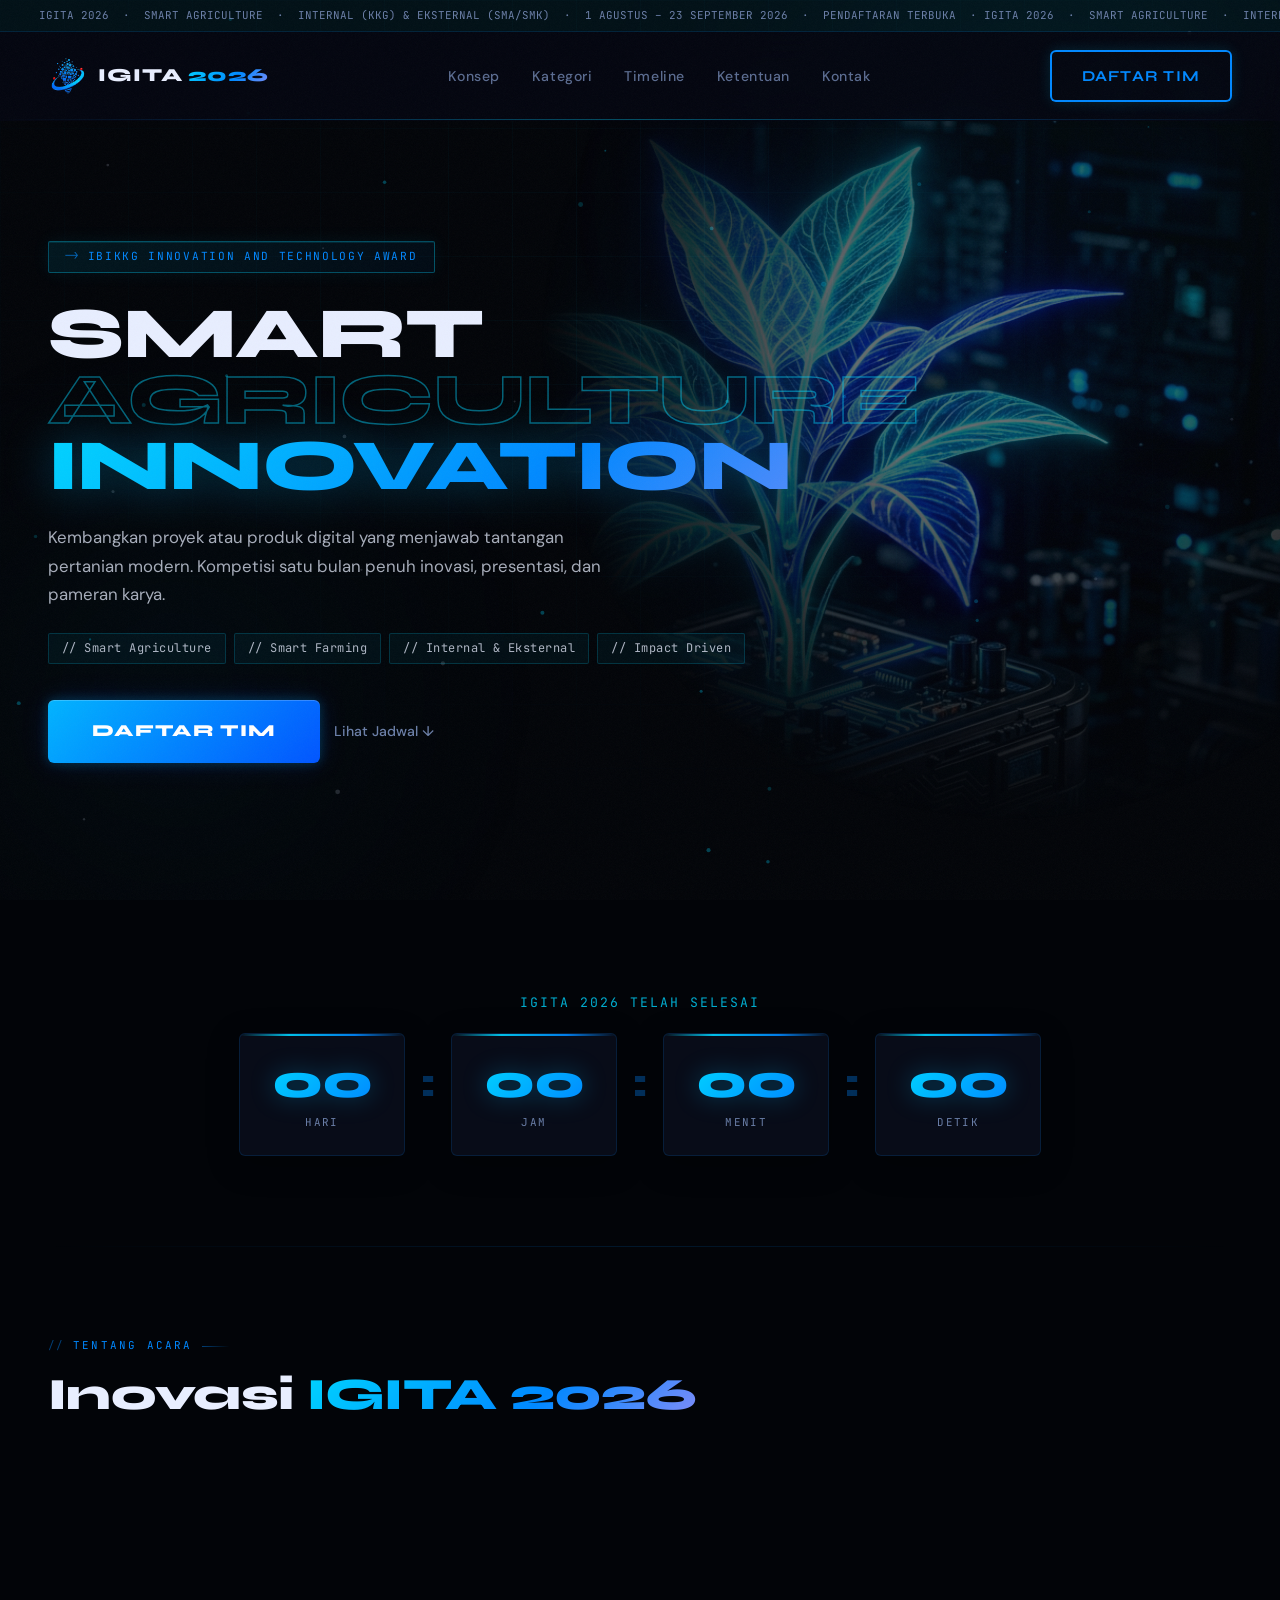
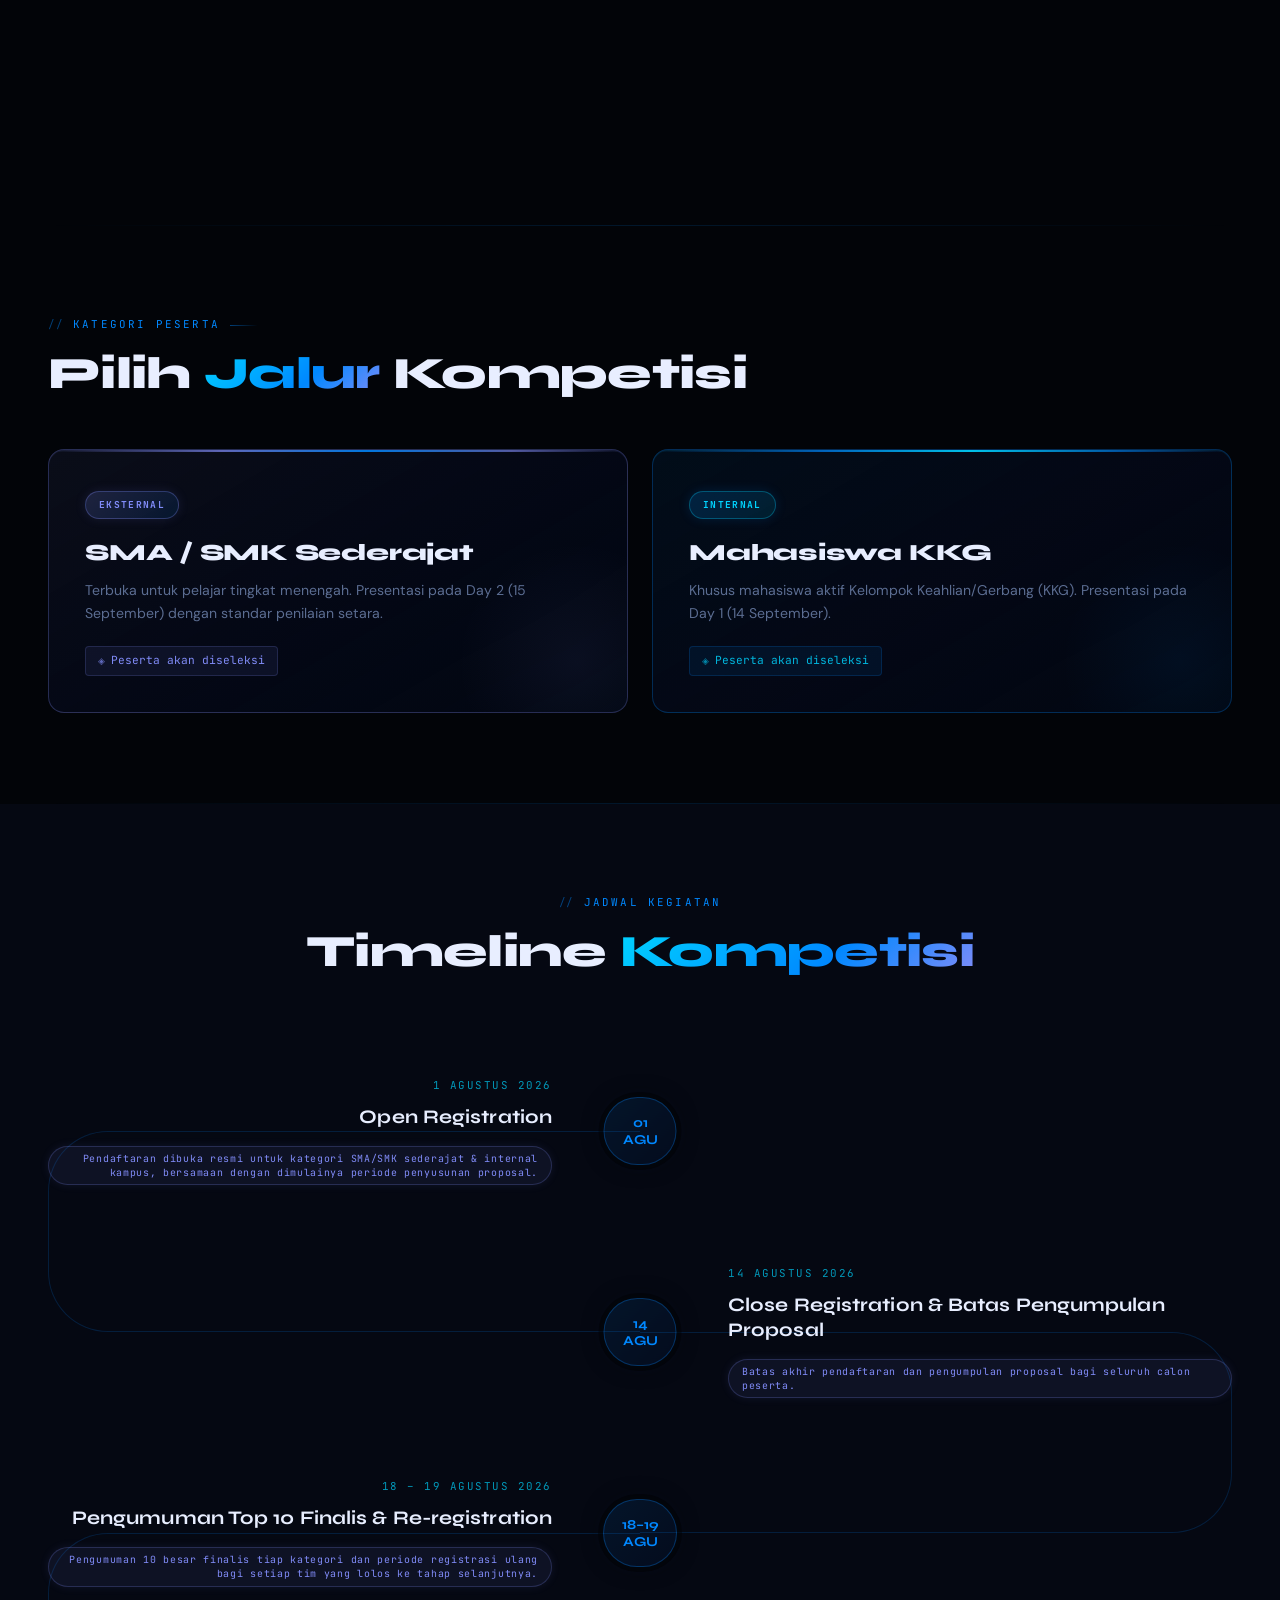
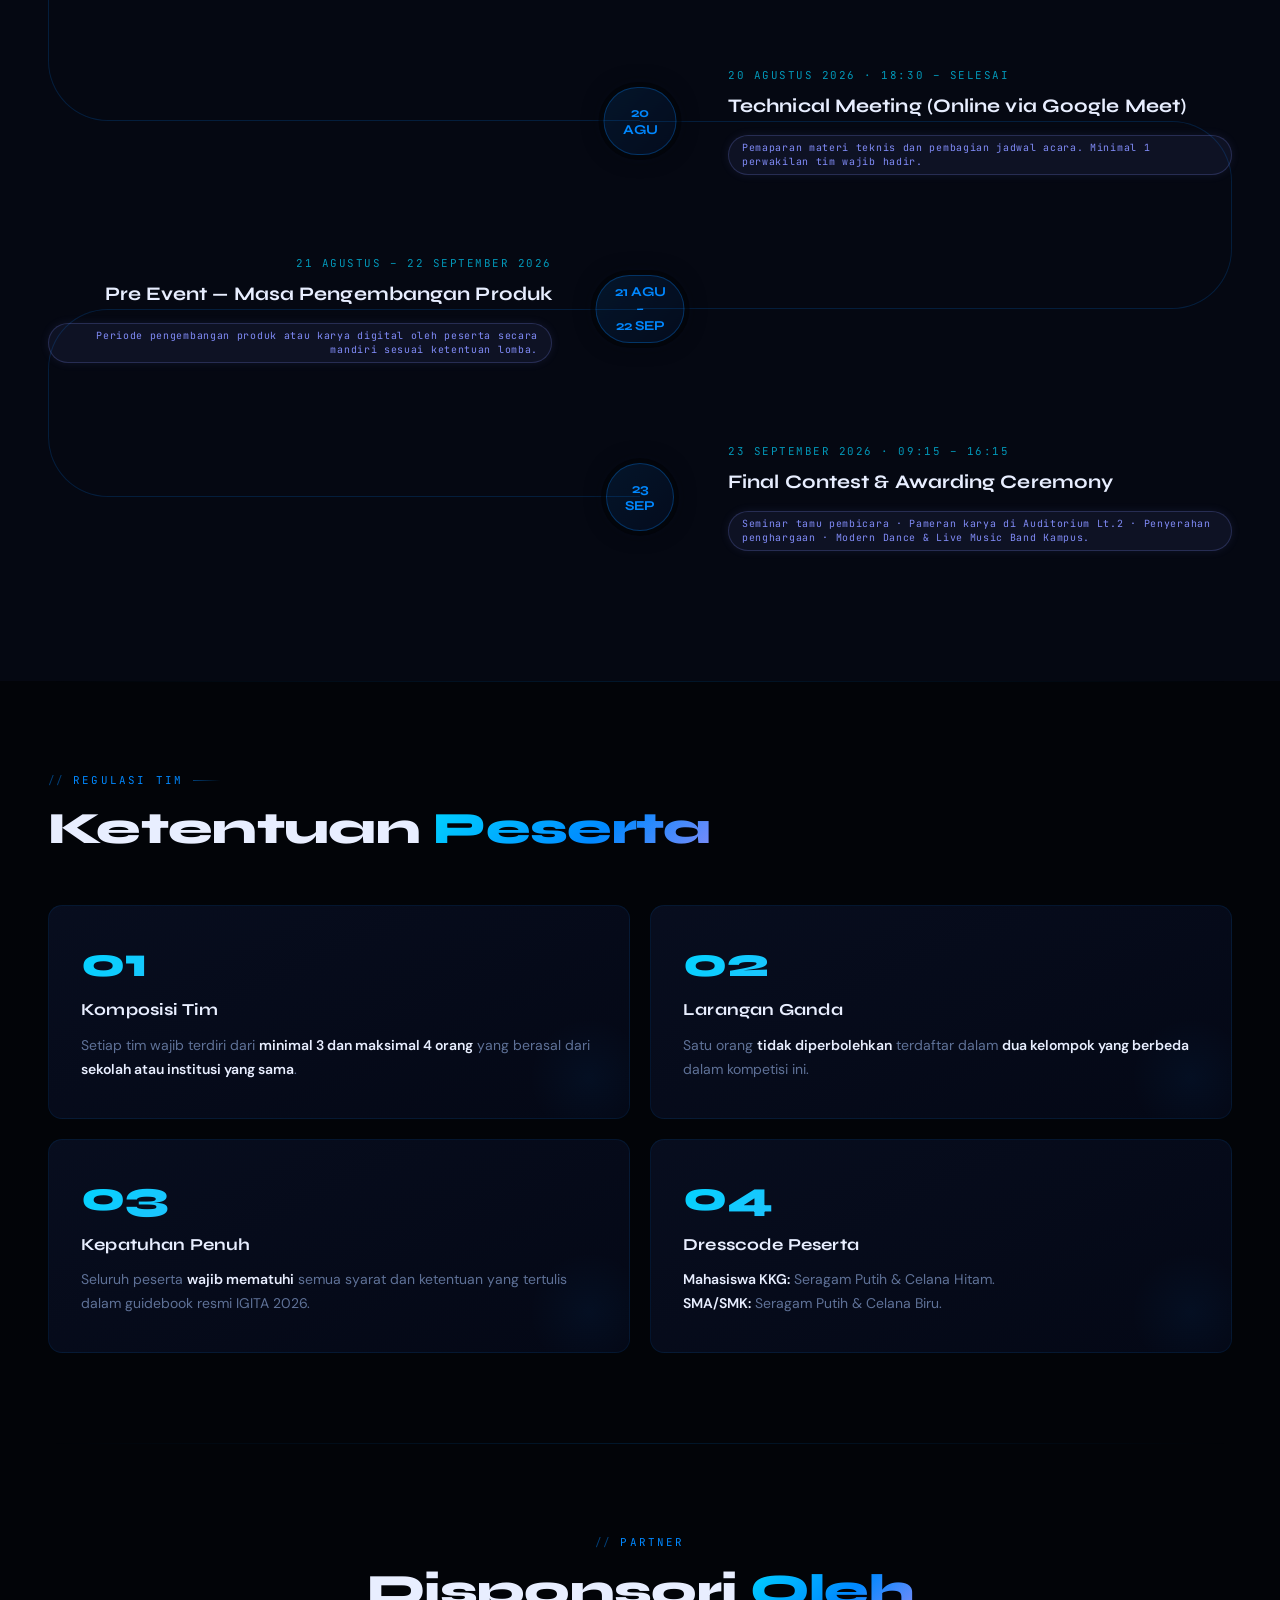
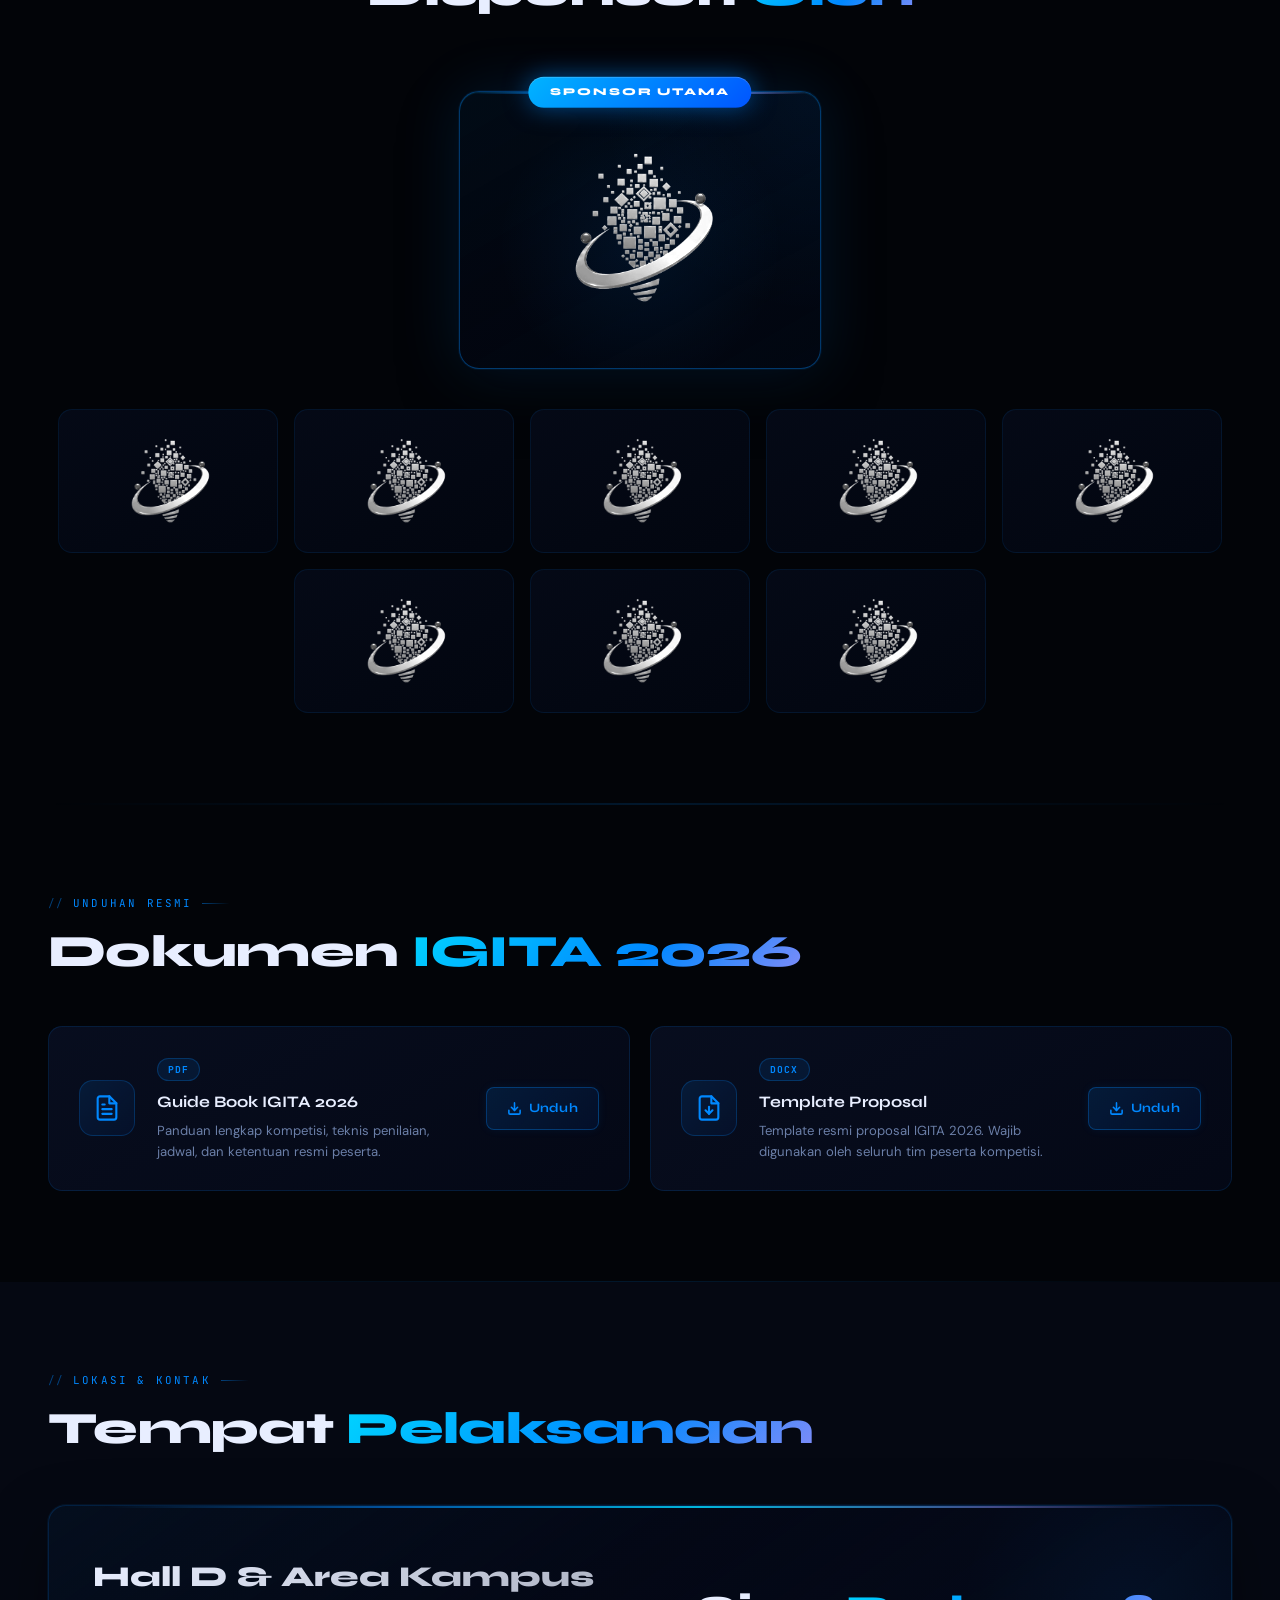
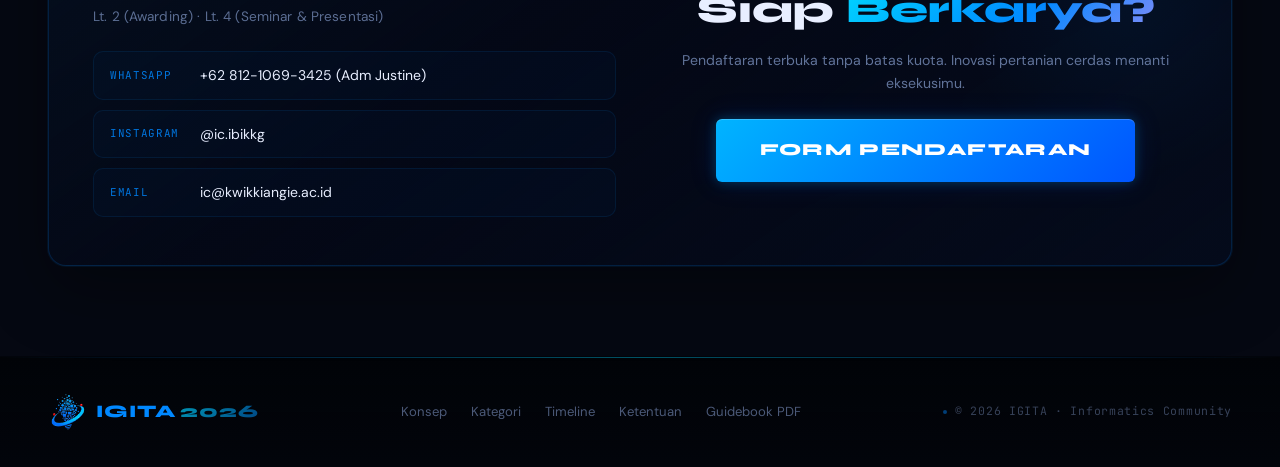
==== commit c2fb3076: "Perubahan Timeline dan Ketentuan" ====
--- a/index.html
+++ b/index.html
@@ -138,8 +138,8 @@
 
   <div class="status-bar" aria-hidden="true">
     <div class="status-scroll">
-      <span>IGITA 2026 &nbsp;·&nbsp; SMART AGRICULTURE &nbsp;·&nbsp; INTERNAL (KKG) &amp; EKSTERNAL (SMA/SMK) &nbsp;·&nbsp; 11 AGUSTUS – 16 SEPTEMBER 2026 &nbsp;·&nbsp; PENDAFTARAN TERBUKA &nbsp;·&nbsp;</span>
-      <span>IGITA 2026 &nbsp;·&nbsp; SMART AGRICULTURE &nbsp;·&nbsp; INTERNAL (KKG) &amp; EKSTERNAL (SMA/SMK) &nbsp;·&nbsp; 11 AGUSTUS – 16 SEPTEMBER 2026 &nbsp;·&nbsp; PENDAFTARAN TERBUKA &nbsp;·&nbsp;</span>
+      <span>IGITA 2026 &nbsp;·&nbsp; SMART AGRICULTURE &nbsp;·&nbsp; INTERNAL (KKG) &amp; EKSTERNAL (SMA/SMK) &nbsp;·&nbsp; 1 AGUSTUS – 23 SEPTEMBER 2026 &nbsp;·&nbsp; PENDAFTARAN TERBUKA &nbsp;·&nbsp;</span>
+      <span>IGITA 2026 &nbsp;·&nbsp; SMART AGRICULTURE &nbsp;·&nbsp; INTERNAL (KKG) &amp; EKSTERNAL (SMA/SMK) &nbsp;·&nbsp; 1 AGUSTUS – 23 SEPTEMBER 2026 &nbsp;·&nbsp; PENDAFTARAN TERBUKA &nbsp;·&nbsp;</span>
     </div>
   </div>
 
@@ -205,7 +205,7 @@
     </section>
 
     <div class="countdown-section">
-      <div class="countdown-label">Pembukaan &amp; Technical Meeting dalam</div>
+      <div class="countdown-label">Open Registration dalam</div>
       <div class="countdown-wrap">
         <div class="count-block"><div class="count-num" id="cd-days">--</div><div class="count-label">Hari</div></div>
         <div class="count-sep">:</div>
@@ -285,44 +285,52 @@
       <div class="section-label">Jadwal Kegiatan</div>
       <h2 class="section-title">Timeline <em>Kompetisi</em></h2>
       <div class="timeline reveal">
-        <div class="tl-item" data-start="2026-08-11" data-end="2026-08-11">
-          <div class="tl-dot">11<br>AGU</div>
+        <div class="tl-item" data-start="2026-08-01" data-end="2026-08-01">
+          <div class="tl-dot">01<br>AGU</div>
           <div class="tl-content">
-            <div class="tl-date">11 Agustus 2026</div>
-            <div class="tl-title">Pembukaan &amp; Technical Meeting (Online)</div>
-            <div class="tl-status">Penjelasan materi, kategori &amp; jadwal presentasi</div>
-          </div>
-        </div>
-        <div class="tl-item" data-start="2026-08-12" data-end="2026-09-13">
-          <div class="tl-dot">12 AGU<br>–<br>13 SEP</div>
+            <div class="tl-date">1 Agustus 2026</div>
+            <div class="tl-title">Open Registration</div>
+            <div class="tl-status">Pendaftaran dibuka resmi untuk kategori SMA/SMK sederajat &amp; internal kampus, bersamaan dengan dimulainya periode penyusunan proposal.</div>
+          </div>
+        </div>
+        <div class="tl-item" data-start="2026-08-14" data-end="2026-08-14">
+          <div class="tl-dot">14<br>AGU</div>
           <div class="tl-content">
-            <div class="tl-date">12 Agustus – 13 September 2026</div>
-            <div class="tl-title">Masa Pengerjaan Proyek (Pre-Event)</div>
-            <div class="tl-status">Peserta mengembangkan produk/karya digital</div>
-          </div>
-        </div>
-        <div class="tl-item" data-start="2026-09-14" data-end="2026-09-14">
-          <div class="tl-dot">14<br>SEP</div>
+            <div class="tl-date">14 Agustus 2026</div>
+            <div class="tl-title">Close Registration &amp; Batas Pengumpulan Proposal</div>
+            <div class="tl-status">Batas akhir pendaftaran dan pengumpulan proposal bagi seluruh calon peserta.</div>
+          </div>
+        </div>
+        <div class="tl-item" data-start="2026-08-18" data-end="2026-08-19">
+          <div class="tl-dot">18–19<br>AGU</div>
           <div class="tl-content">
-            <div class="tl-date">14 September 2026 (Day 1 – Lt. 4)</div>
-            <div class="tl-title">Seminar, Presentasi KKG &amp; Pameran</div>
-            <div class="tl-status">Kategori Internal + 1 Pembicara + Live Music Band Kampus + Hall D Pameran</div>
-          </div>
-        </div>
-        <div class="tl-item" data-start="2026-09-15" data-end="2026-09-15">
-          <div class="tl-dot">15<br>SEP</div>
+            <div class="tl-date">18 – 19 Agustus 2026</div>
+            <div class="tl-title">Pengumuman Top 10 Finalis &amp; Re-registration</div>
+            <div class="tl-status">Pengumuman 10 besar finalis tiap kategori dan periode registrasi ulang bagi setiap tim yang lolos ke tahap selanjutnya.</div>
+          </div>
+        </div>
+        <div class="tl-item" data-start="2026-08-20" data-end="2026-08-20">
+          <div class="tl-dot">20<br>AGU</div>
           <div class="tl-content">
-            <div class="tl-date">15 September 2026 (Day 2 – Lt. 4)</div>
-            <div class="tl-title">Seminar, Presentasi SMA/SMK &amp; Pameran</div>
-            <div class="tl-status">Kategori Eksternal + 1 Pembicara + Live Music Band Kampus + Hall D Pameran</div>
-          </div>
-        </div>
-        <div class="tl-item" data-start="2026-09-16" data-end="2026-09-16">
-          <div class="tl-dot">16<br>SEP</div>
+            <div class="tl-date">20 Agustus 2026 · 18:30 – Selesai</div>
+            <div class="tl-title">Technical Meeting (Online via Google Meet)</div>
+            <div class="tl-status">Pemaparan materi teknis dan pembagian jadwal acara. Minimal 1 perwakilan tim wajib hadir.</div>
+          </div>
+        </div>
+        <div class="tl-item" data-start="2026-08-21" data-end="2026-09-22">
+          <div class="tl-dot">21 AGU<br>–<br>22 SEP</div>
           <div class="tl-content">
-            <div class="tl-date">16 September 2026 (Day 3 – Lt. 2)</div>
-            <div class="tl-title">Awarding &amp; Closing Ceremony</div>
-            <div class="tl-status">Pengumuman Juara 1, 2, 3 &amp; Penyerahan Hadiah</div>
+            <div class="tl-date">21 Agustus – 22 September 2026</div>
+            <div class="tl-title">Pre Event — Masa Pengembangan Produk</div>
+            <div class="tl-status">Periode pengembangan produk atau karya digital oleh peserta secara mandiri sesuai ketentuan lomba.</div>
+          </div>
+        </div>
+        <div class="tl-item" data-start="2026-09-23" data-end="2026-09-23">
+          <div class="tl-dot">23<br>SEP</div>
+          <div class="tl-content">
+            <div class="tl-date">23 September 2026 · 09:15 – 16:15</div>
+            <div class="tl-title">Final Contest &amp; Awarding Ceremony</div>
+            <div class="tl-status">Seminar tamu pembicara · Pameran karya di Auditorium Lt.2 · Penyerahan penghargaan · Modern Dance &amp; Live Music Band Kampus.</div>
           </div>
         </div>
       </div>
@@ -336,23 +344,23 @@
       <div class="rules-grid reveal">
         <div class="rule-card">
           <div class="rule-num">01</div>
-          <div class="rule-title">Komposisi Tetap</div>
-          <div class="rule-desc">Setiap tim wajib beranggotakan <strong> minimal 3 orang maksimal 4 orang</strong>.</div>
+          <div class="rule-title">Komposisi Tim</div>
+          <div class="rule-desc">Setiap tim wajib terdiri dari <strong>minimal 3 dan maksimal 4 orang</strong> yang berasal dari <strong>sekolah atau institusi yang sama</strong>.</div>
         </div>
         <div class="rule-card">
           <div class="rule-num">02</div>
-          <div class="rule-title">Peserta Diseleksi</div>
-          <div class="rule-desc">Peserta <strong>Diseleksi</strong> dari kategori Internal KKG maupun Eksternal SMA/SMK bebas mendaftar.</div>
+          <div class="rule-title">Larangan Ganda</div>
+          <div class="rule-desc">Satu orang <strong>tidak diperbolehkan</strong> terdaftar dalam <strong>dua kelompok yang berbeda</strong> dalam kompetisi ini.</div>
         </div>
         <div class="rule-card">
           <div class="rule-num">03</div>
-          <div class="rule-title">Kehadiran Wajib</div>
-          <div class="rule-desc">Seluruh anggota tim wajib hadir lengkap saat presentasi. Ketidakhadiran tanpa prosedur = <strong>diskualifikasi</strong>.</div>
+          <div class="rule-title">Kepatuhan Penuh</div>
+          <div class="rule-desc">Seluruh peserta <strong>wajib mematuhi</strong> semua syarat dan ketentuan yang tertulis dalam guidebook resmi IGITA 2026.</div>
         </div>
         <div class="rule-card">
           <div class="rule-num">04</div>
-          <div class="rule-title">Orisinalitas Karya</div>
-          <div class="rule-desc">Proyek harus murni buatan tim sendiri dan <strong>belum pernah menjuarai</strong> kompetisi serupa. Pelanggaran berakibat <strong>diskualifikasi</strong>.</div>
+          <div class="rule-title">Dresscode Peserta</div>
+          <div class="rule-desc"><strong>Mahasiswa KKG:</strong> Seragam Putih &amp; Celana Hitam.<br><strong>SMA/SMK:</strong> Seragam Putih &amp; Celana Biru.</div>
         </div>
       </div>
     </section>
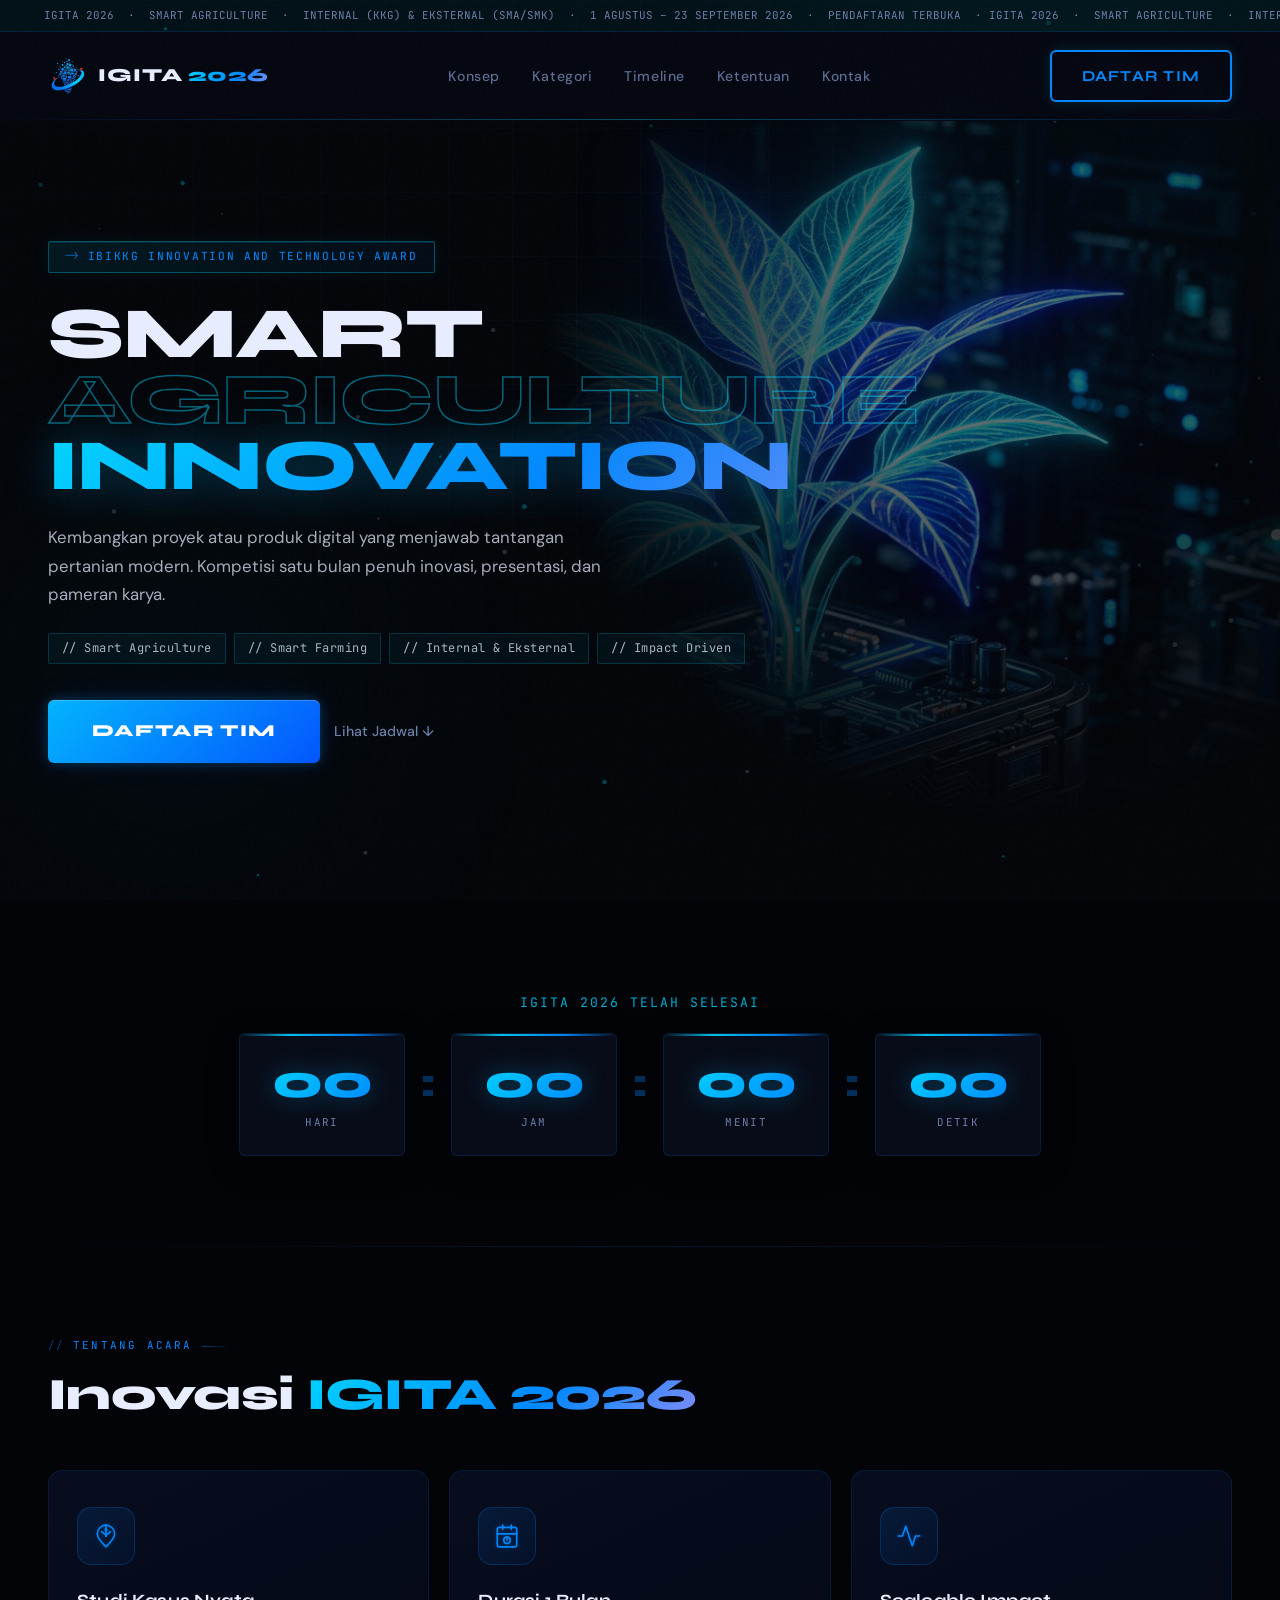
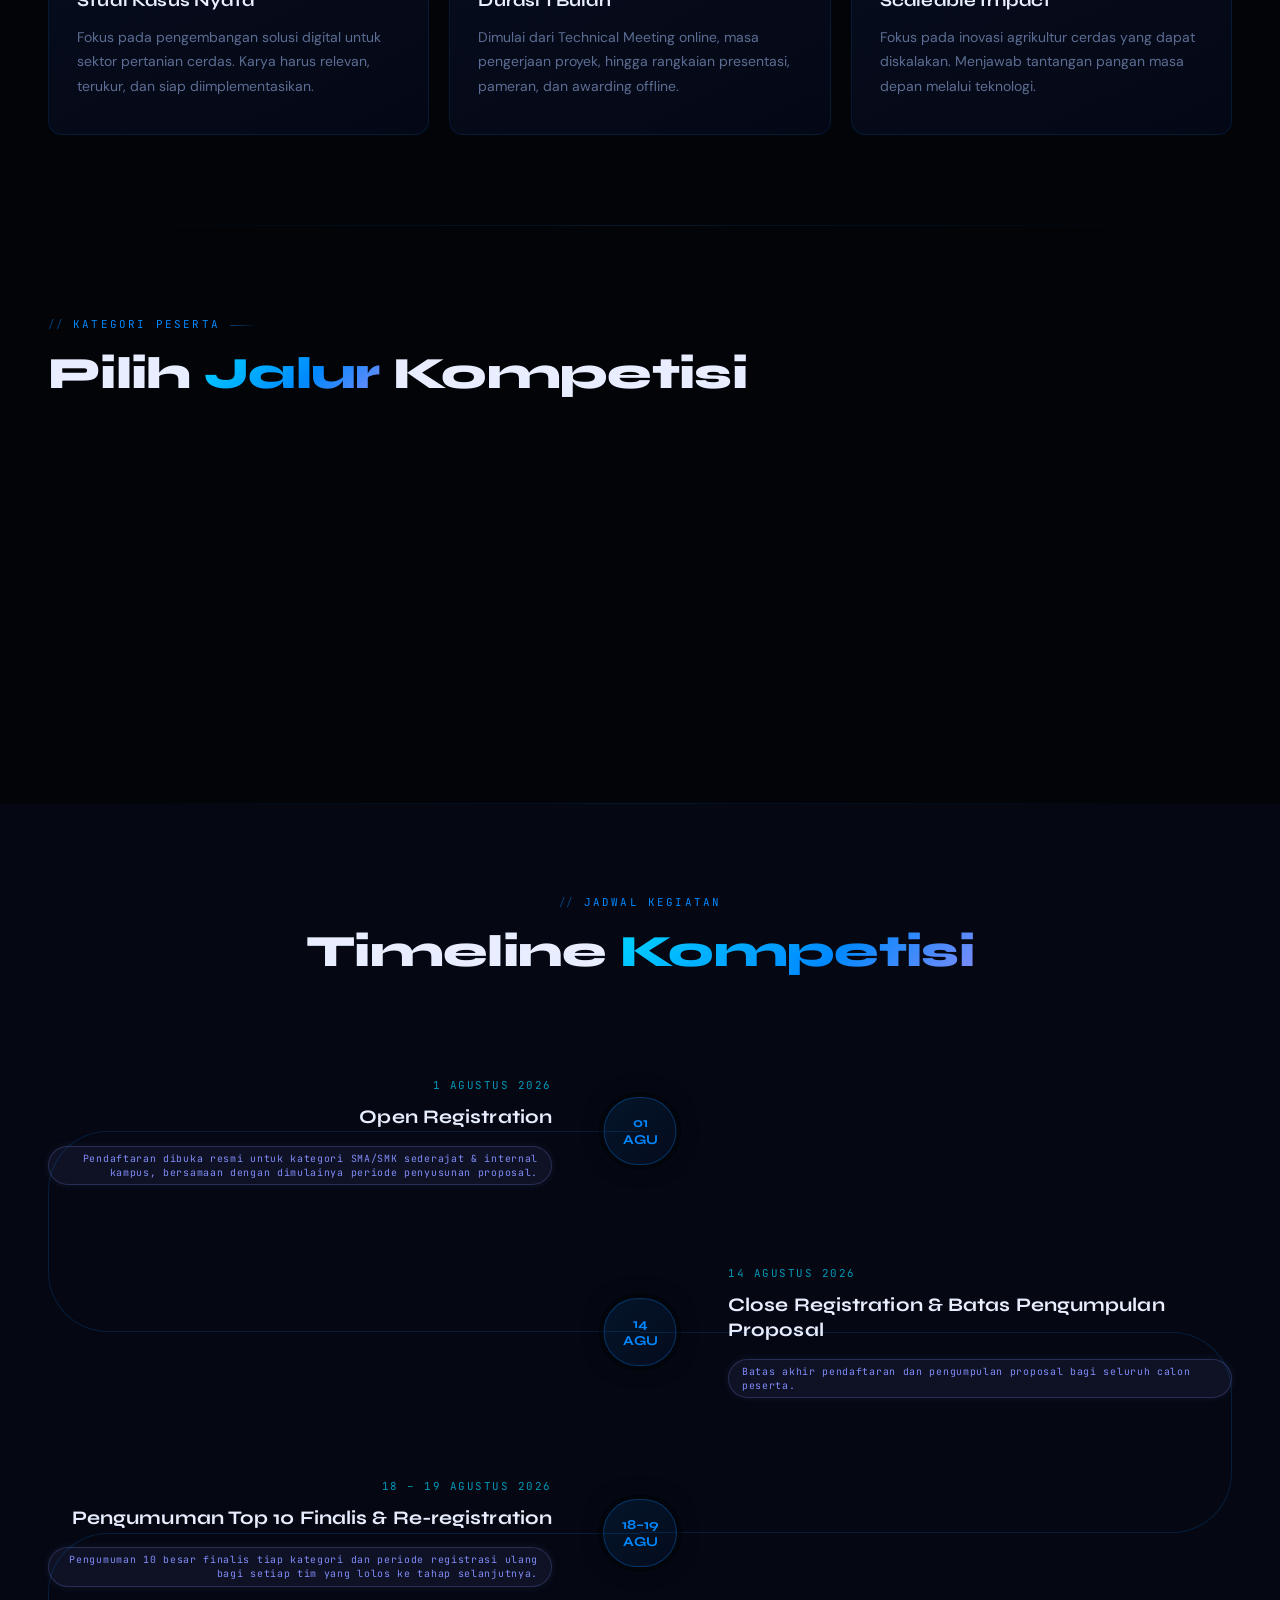
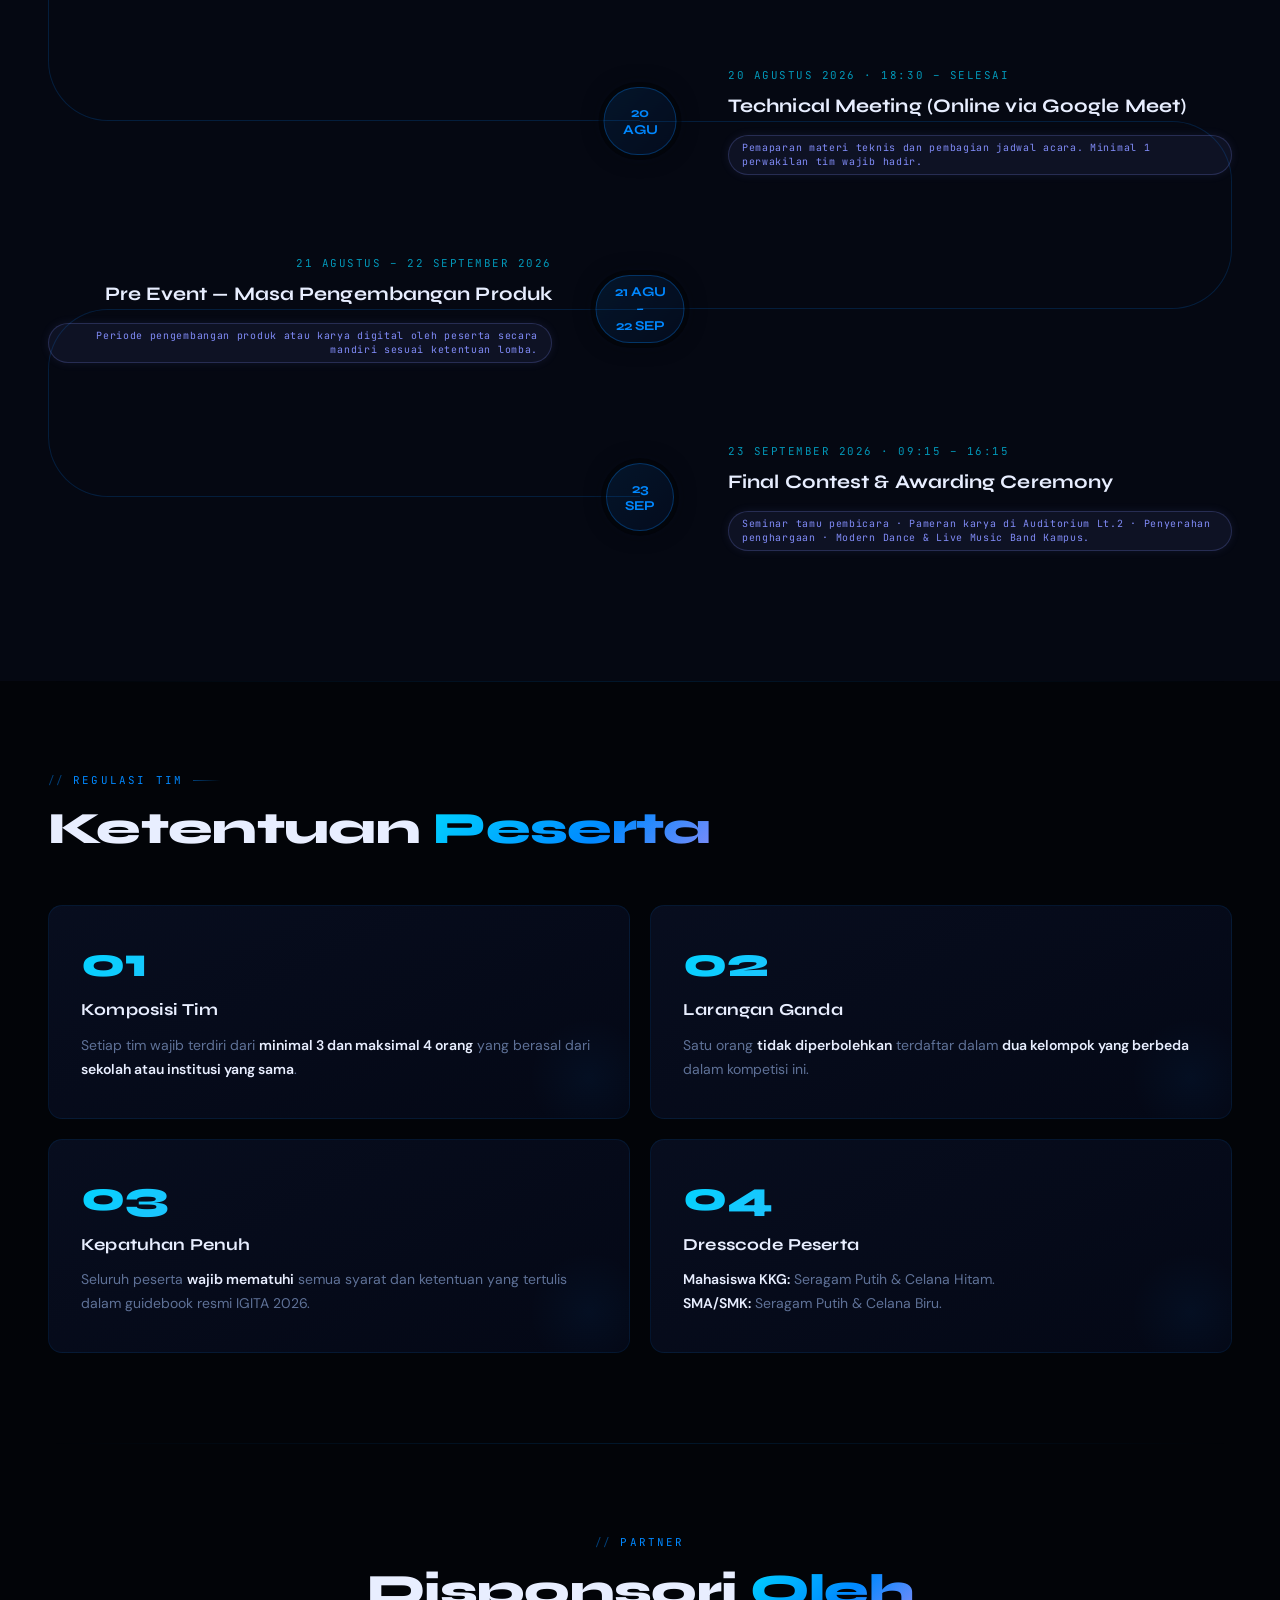
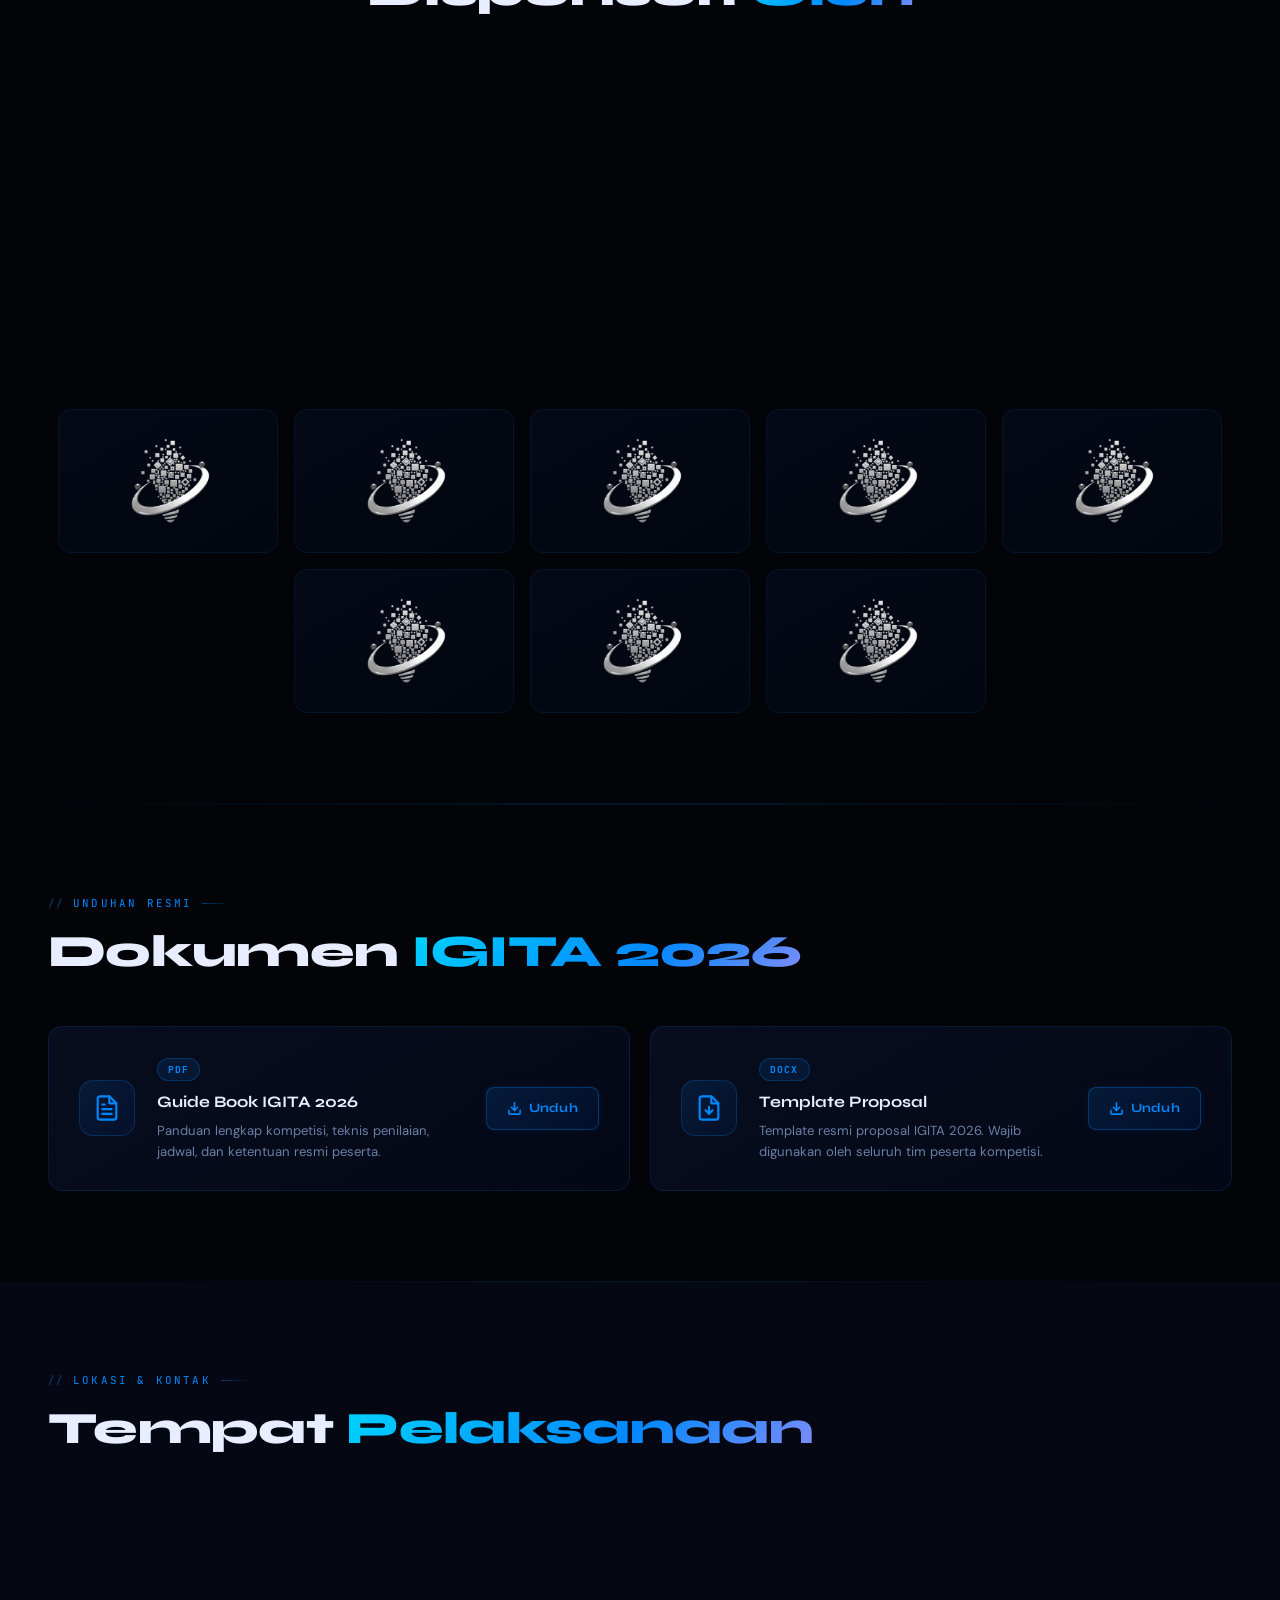
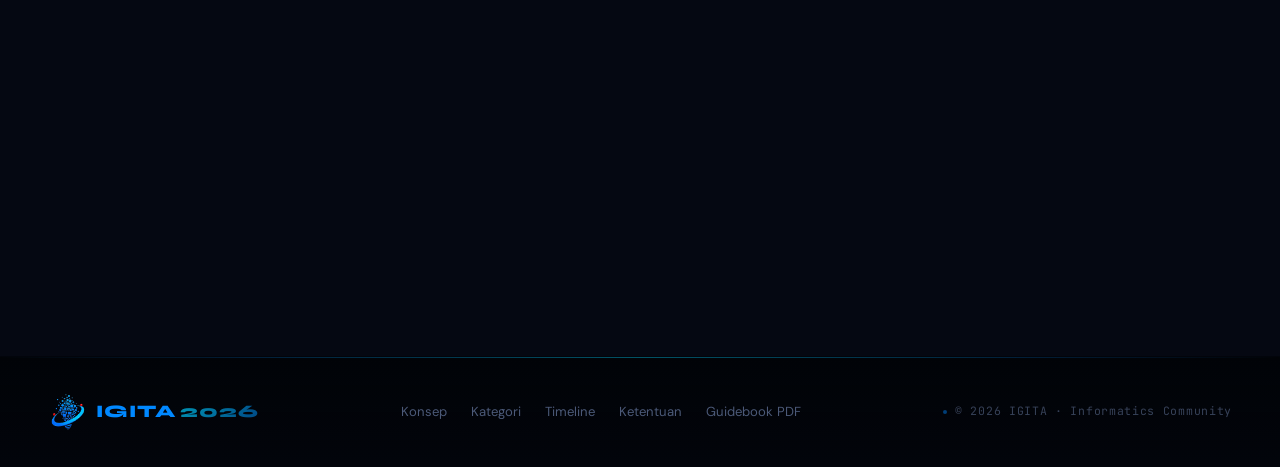
==== commit 6f045b5f: "perubahan kecil" ====
--- a/index.html
+++ b/index.html
@@ -11,7 +11,7 @@
   <title>IGITA 2026 | IBIKKG Innovation and Technology Award</title>
   <meta name="description" content="IGITA 2026: Kompetisi pengembangan proyek digital berbasis Smart Agriculture. Terbuka untuk Mahasiswa KKG & Siswa SMA/SMK. Daftarkan timmu sekarang!">
   <meta property="og:title" content="IGITA 2026 | Smart Agriculture Innovation">
-  <meta property="og:description" content="Kompetisi inovasi teknologi pertanian cerdas. 11 Agustus – 16 September 2026. Pendaftaran terbuka, tanpa batas kuota.">
+  <meta property="og:description" content="Kompetisi inovasi teknologi pertanian cerdas. 1 Agustus – 23 September 2026. Pendaftaran terbuka, Kuota terbatas .">
   <meta property="og:type" content="website">
   <meta name="theme-color" content="#06080f">
   <link rel="icon" type="image/png" href="asset/logo.png">
@@ -263,8 +263,8 @@
           <div class="cat-card external">
             <div class="cat-badge">EKSTERNAL</div>
             <div class="cat-title">SMA / SMK Sederajat</div>
-            <div class="cat-desc">Terbuka untuk pelajar tingkat menengah. Presentasi pada Day 2 (15 September) dengan standar penilaian setara.</div>
-            <div class="cat-quota">Peserta akan diseleksi</div>
+            <div class="cat-desc">Terbuka untuk pelajar tingkat menengah. Final Contest &amp; Awarding pada 23 September 2026.</div>
+            <div class="cat-quota">Kuota terbatas</div>
           </div>
         </a>
 
@@ -272,8 +272,8 @@
           <div class="cat-card internal">
             <div class="cat-badge">INTERNAL</div>
             <div class="cat-title">Mahasiswa KKG</div>
-            <div class="cat-desc">Khusus mahasiswa aktif Kelompok Keahlian/Gerbang (KKG). Presentasi pada Day 1 (14 September).</div>
-            <div class="cat-quota">Peserta akan diseleksi</div>
+            <div class="cat-desc">Khusus mahasiswa aktif Kelompok Keahlian/Gerbang (KKG). Final Contest &amp; Awarding pada 23 September 2026.</div>
+            <div class="cat-quota">Kuota terbatas</div>
           </div>
         </a>
       </div>
@@ -473,7 +473,7 @@
         </div>
         <div class="contact-cta">
           <div class="cta-big">Siap <em>Berkarya?</em></div>
-          <div class="cta-sub">Pendaftaran terbuka tanpa batas kuota. Inovasi pertanian cerdas menanti eksekusimu.</div>
+          <div class="cta-sub">Pendaftaran Terbatas . Inovasi pertanian cerdas menanti eksekusimu.</div>
           <a href="daftar.html" class="btn-primary cta-btn">Form Pendaftaran</a>
         </div>
       </div>
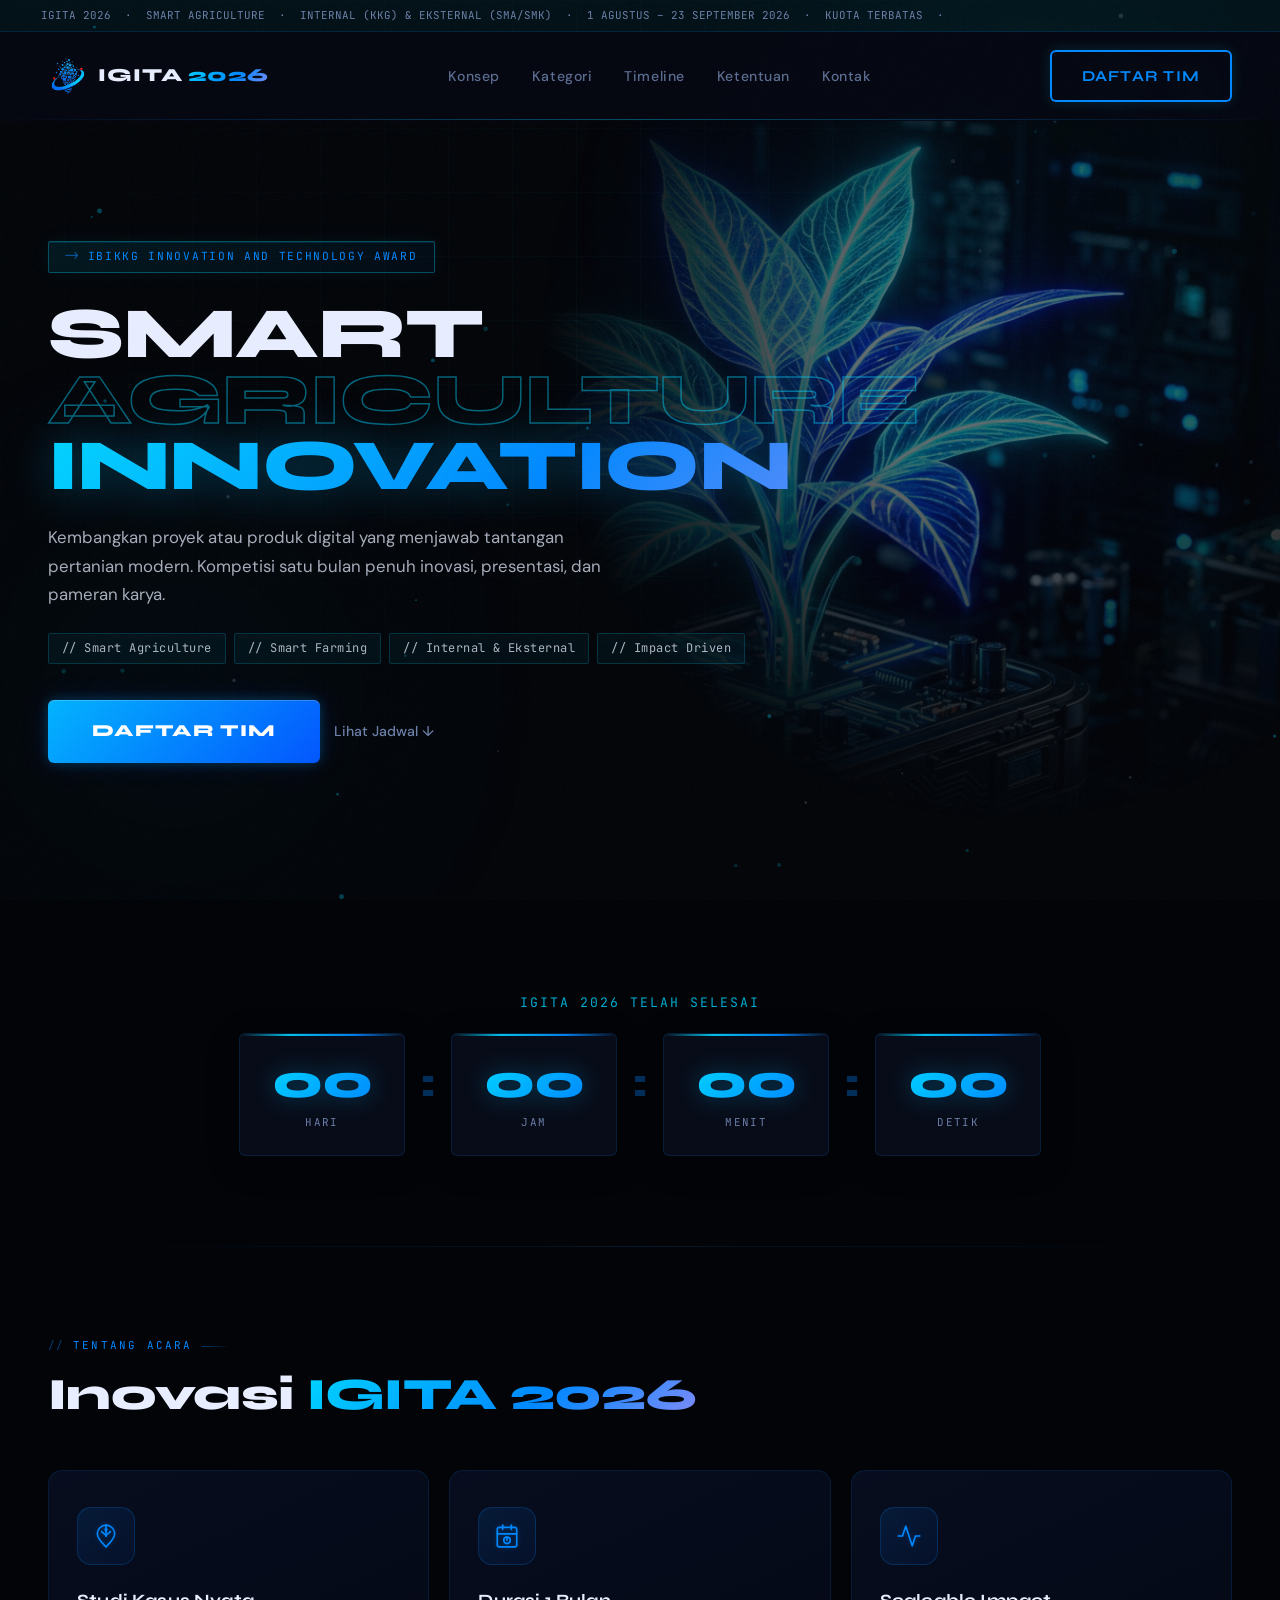
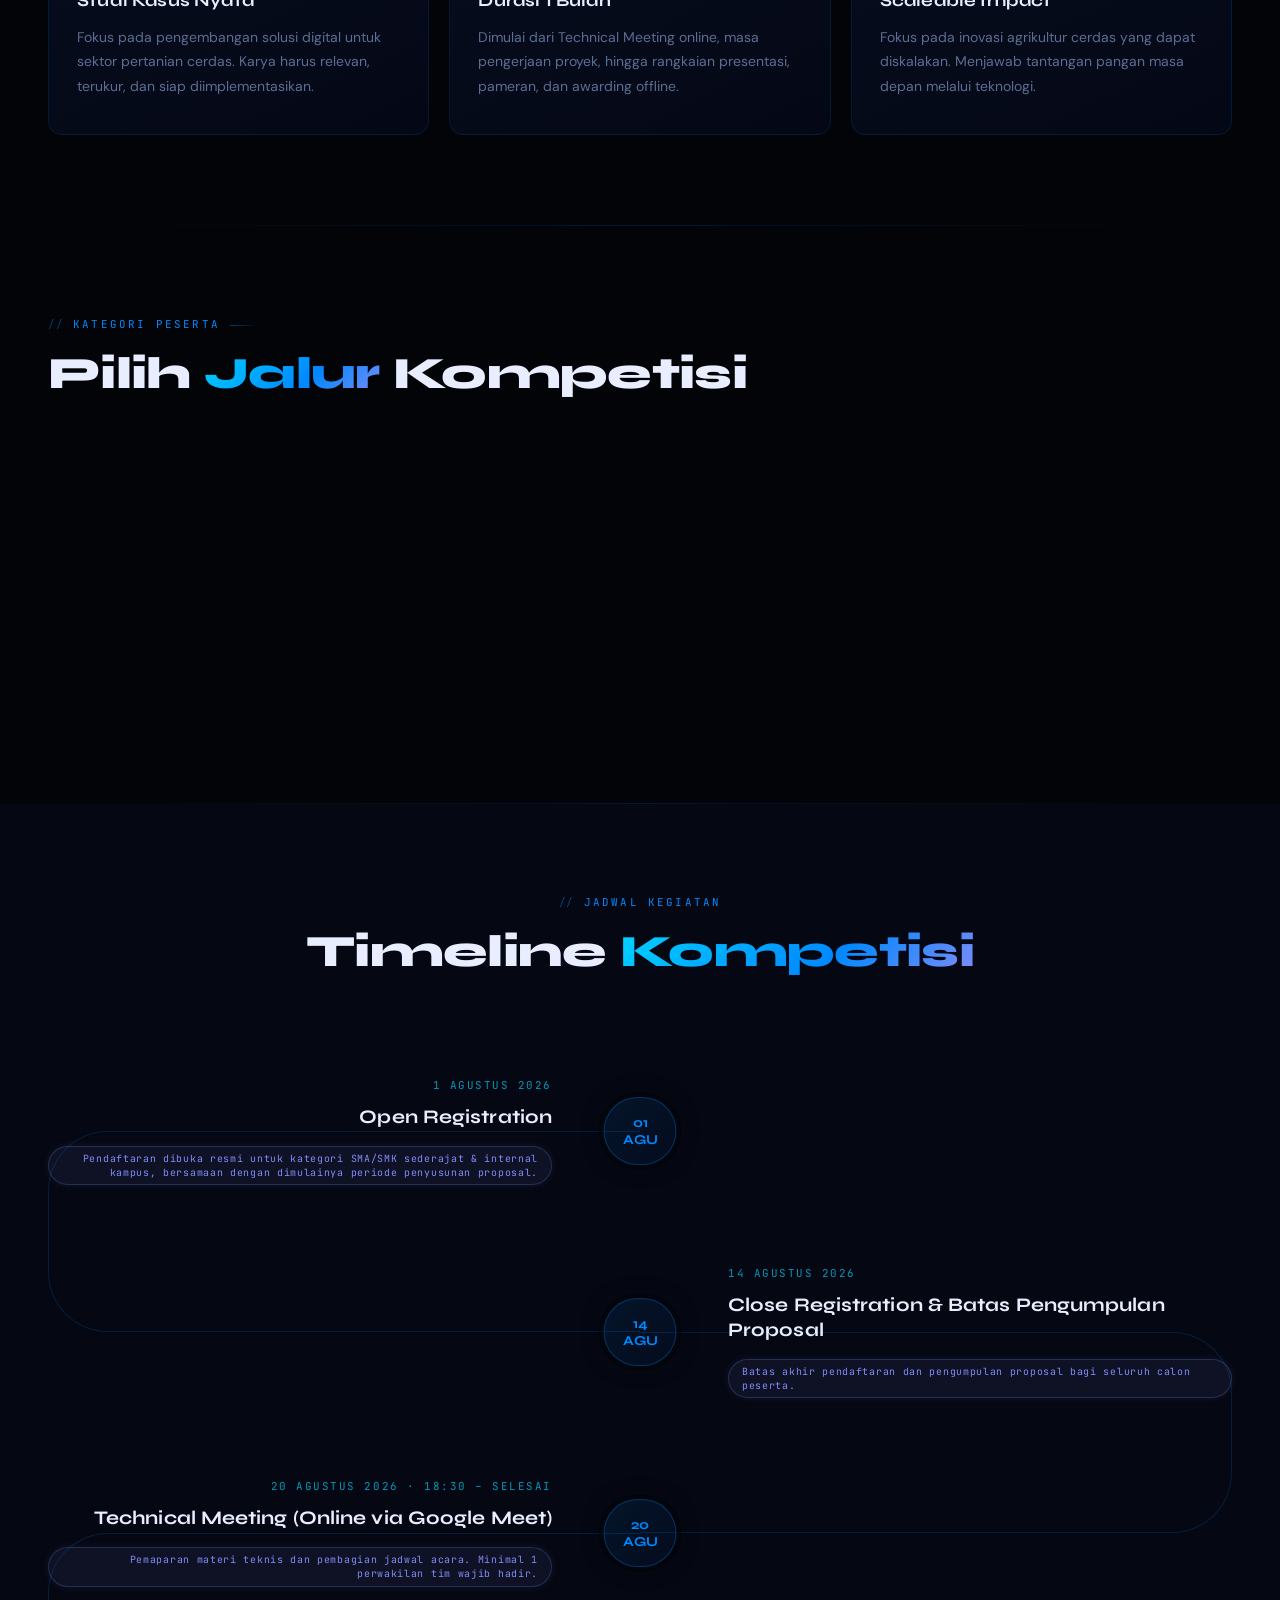
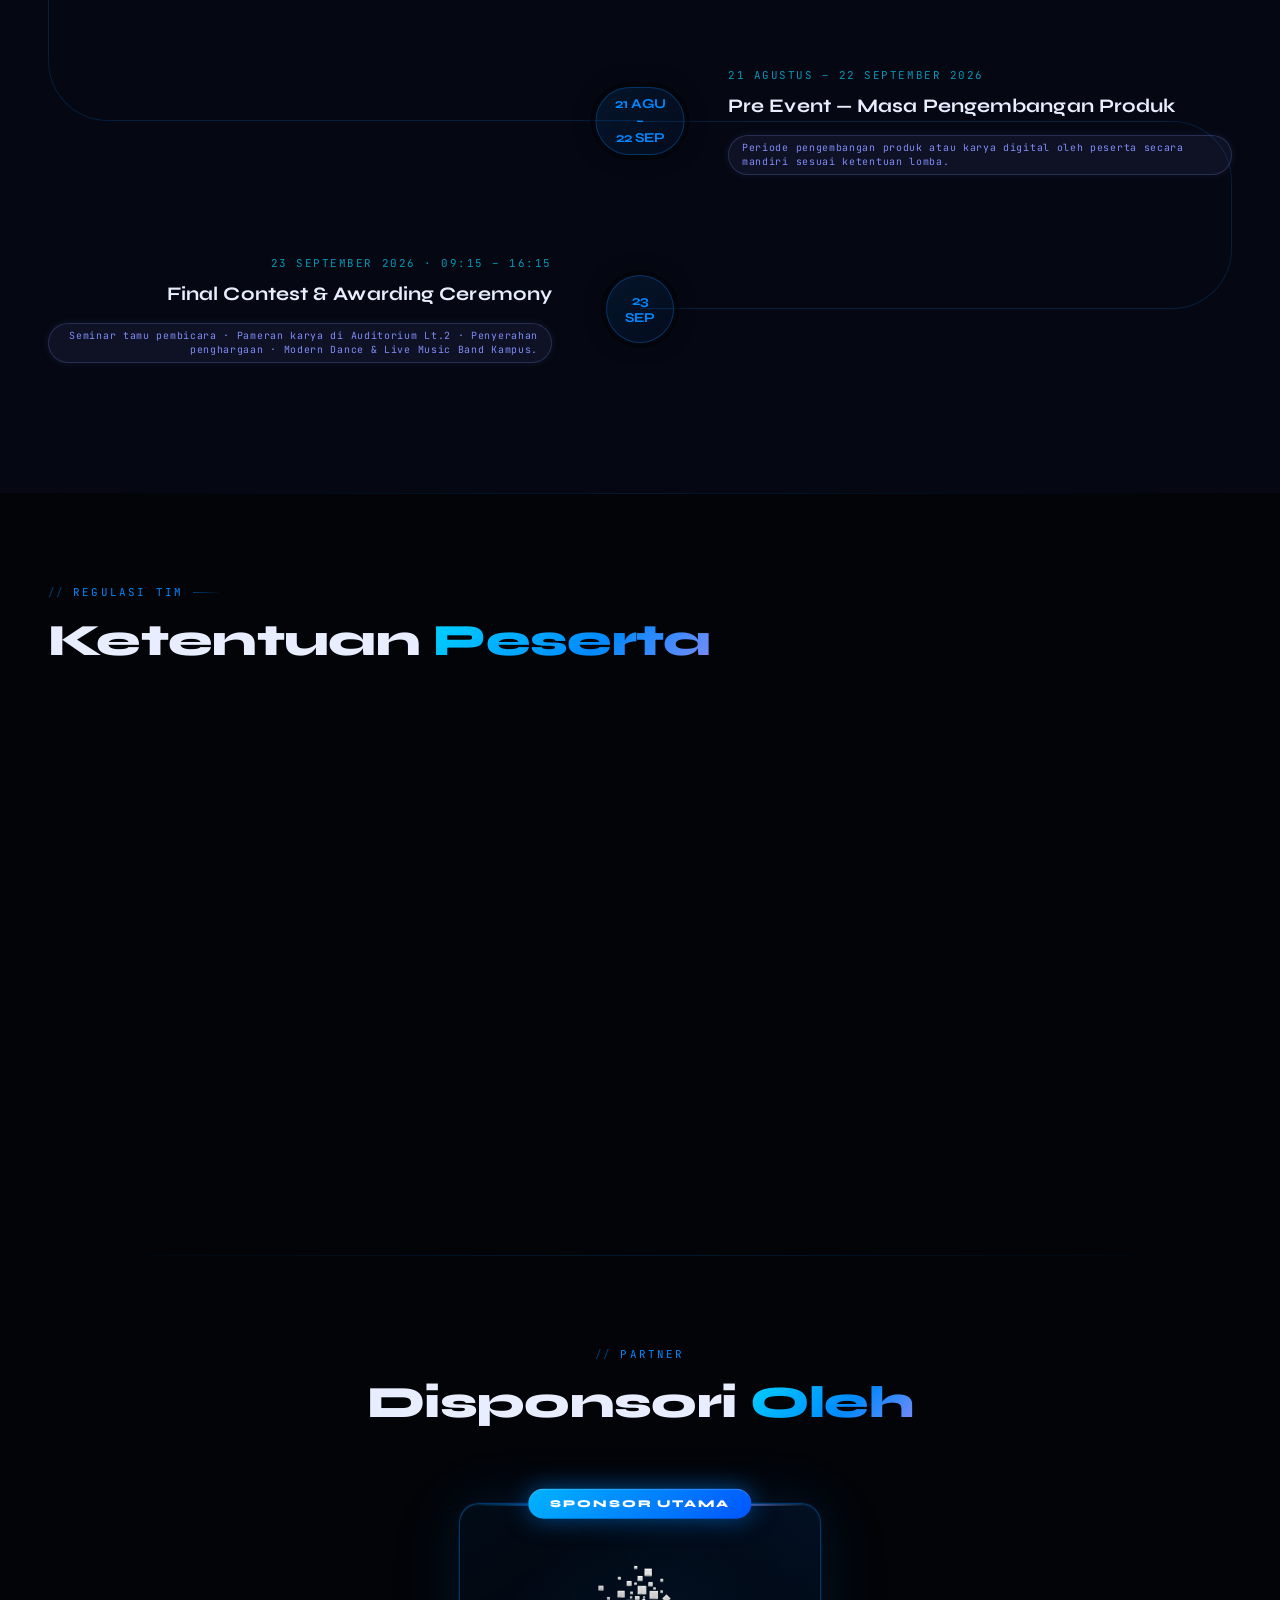
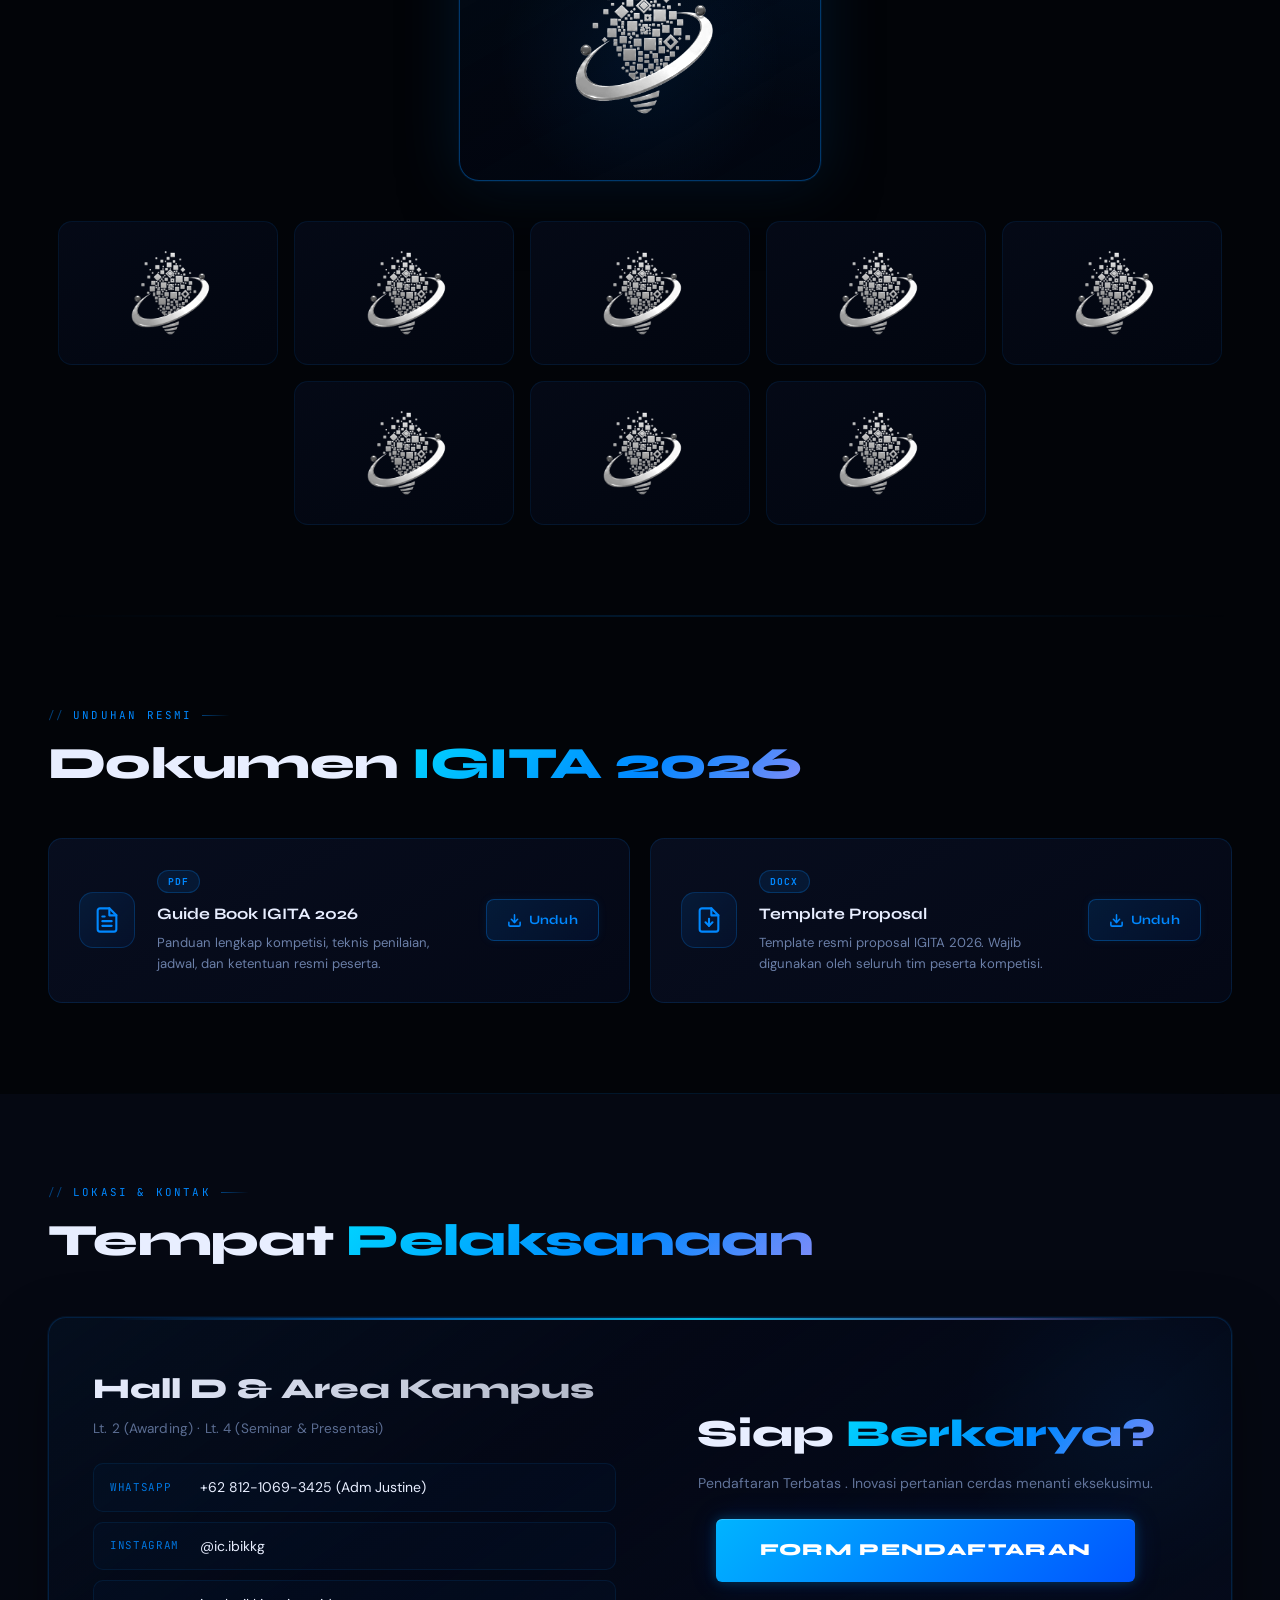
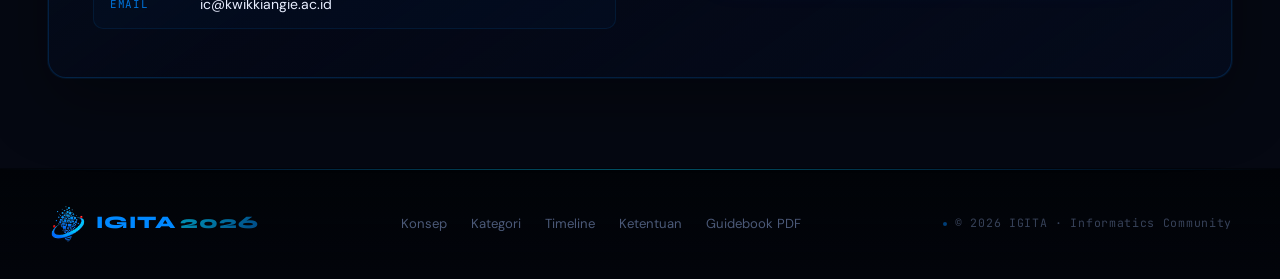
==== commit 4381d9eb: "Perubahan timeline" ====
--- a/index.html
+++ b/index.html
@@ -9,9 +9,9 @@
   <meta name="apple-mobile-web-app-title" content="IGITA 2026">
   <meta name="format-detection" content="telephone=no">
   <title>IGITA 2026 | IBIKKG Innovation and Technology Award</title>
-  <meta name="description" content="IGITA 2026: Kompetisi pengembangan proyek digital berbasis Smart Agriculture. Terbuka untuk Mahasiswa KKG & Siswa SMA/SMK. Daftarkan timmu sekarang!">
+  <meta name="description" content="IGITA 2026: Kompetisi pengembangan proyek digital berbasis Smart Agriculture. Untuk Mahasiswa KKG & Siswa SMA/SMK. Kuota terbatas, daftarkan timmu sekarang!">
   <meta property="og:title" content="IGITA 2026 | Smart Agriculture Innovation">
-  <meta property="og:description" content="Kompetisi inovasi teknologi pertanian cerdas. 1 Agustus – 23 September 2026. Pendaftaran terbuka, Kuota terbatas .">
+  <meta property="og:description" content="Kompetisi inovasi teknologi pertanian cerdas. 1 Agustus – 23 September 2026. Kuota terbatas · 10 tim per kategori.">
   <meta property="og:type" content="website">
   <meta name="theme-color" content="#06080f">
   <link rel="icon" type="image/png" href="asset/logo.png">
@@ -138,8 +138,8 @@
 
   <div class="status-bar" aria-hidden="true">
     <div class="status-scroll">
-      <span>IGITA 2026 &nbsp;·&nbsp; SMART AGRICULTURE &nbsp;·&nbsp; INTERNAL (KKG) &amp; EKSTERNAL (SMA/SMK) &nbsp;·&nbsp; 1 AGUSTUS – 23 SEPTEMBER 2026 &nbsp;·&nbsp; PENDAFTARAN TERBUKA &nbsp;·&nbsp;</span>
-      <span>IGITA 2026 &nbsp;·&nbsp; SMART AGRICULTURE &nbsp;·&nbsp; INTERNAL (KKG) &amp; EKSTERNAL (SMA/SMK) &nbsp;·&nbsp; 1 AGUSTUS – 23 SEPTEMBER 2026 &nbsp;·&nbsp; PENDAFTARAN TERBUKA &nbsp;·&nbsp;</span>
+      <span>IGITA 2026 &nbsp;·&nbsp; SMART AGRICULTURE &nbsp;·&nbsp; INTERNAL (KKG) &amp; EKSTERNAL (SMA/SMK) &nbsp;·&nbsp; 1 AGUSTUS – 23 SEPTEMBER 2026 &nbsp;·&nbsp; KUOTA TERBATAS &nbsp;·&nbsp;</span>
+      <span>IGITA 2026 &nbsp;·&nbsp; SMART AGRICULTURE &nbsp;·&nbsp; INTERNAL (KKG) &amp; EKSTERNAL (SMA/SMK) &nbsp;·&nbsp; 1 AGUSTUS – 23 SEPTEMBER 2026 &nbsp;·&nbsp; KUOTA TERBATAS &nbsp;·&nbsp;</span>
     </div>
   </div>
 
@@ -263,7 +263,7 @@
           <div class="cat-card external">
             <div class="cat-badge">EKSTERNAL</div>
             <div class="cat-title">SMA / SMK Sederajat</div>
-            <div class="cat-desc">Terbuka untuk pelajar tingkat menengah. Final Contest &amp; Awarding pada 23 September 2026.</div>
+            <div class="cat-desc">Untuk pelajar tingkat menengah. Final Contest &amp; Awarding pada 23 September 2026.</div>
             <div class="cat-quota">Kuota terbatas</div>
           </div>
         </a>
@@ -299,14 +299,6 @@
             <div class="tl-date">14 Agustus 2026</div>
             <div class="tl-title">Close Registration &amp; Batas Pengumpulan Proposal</div>
             <div class="tl-status">Batas akhir pendaftaran dan pengumpulan proposal bagi seluruh calon peserta.</div>
-          </div>
-        </div>
-        <div class="tl-item" data-start="2026-08-18" data-end="2026-08-19">
-          <div class="tl-dot">18–19<br>AGU</div>
-          <div class="tl-content">
-            <div class="tl-date">18 – 19 Agustus 2026</div>
-            <div class="tl-title">Pengumuman Top 10 Finalis &amp; Re-registration</div>
-            <div class="tl-status">Pengumuman 10 besar finalis tiap kategori dan periode registrasi ulang bagi setiap tim yang lolos ke tahap selanjutnya.</div>
           </div>
         </div>
         <div class="tl-item" data-start="2026-08-20" data-end="2026-08-20">
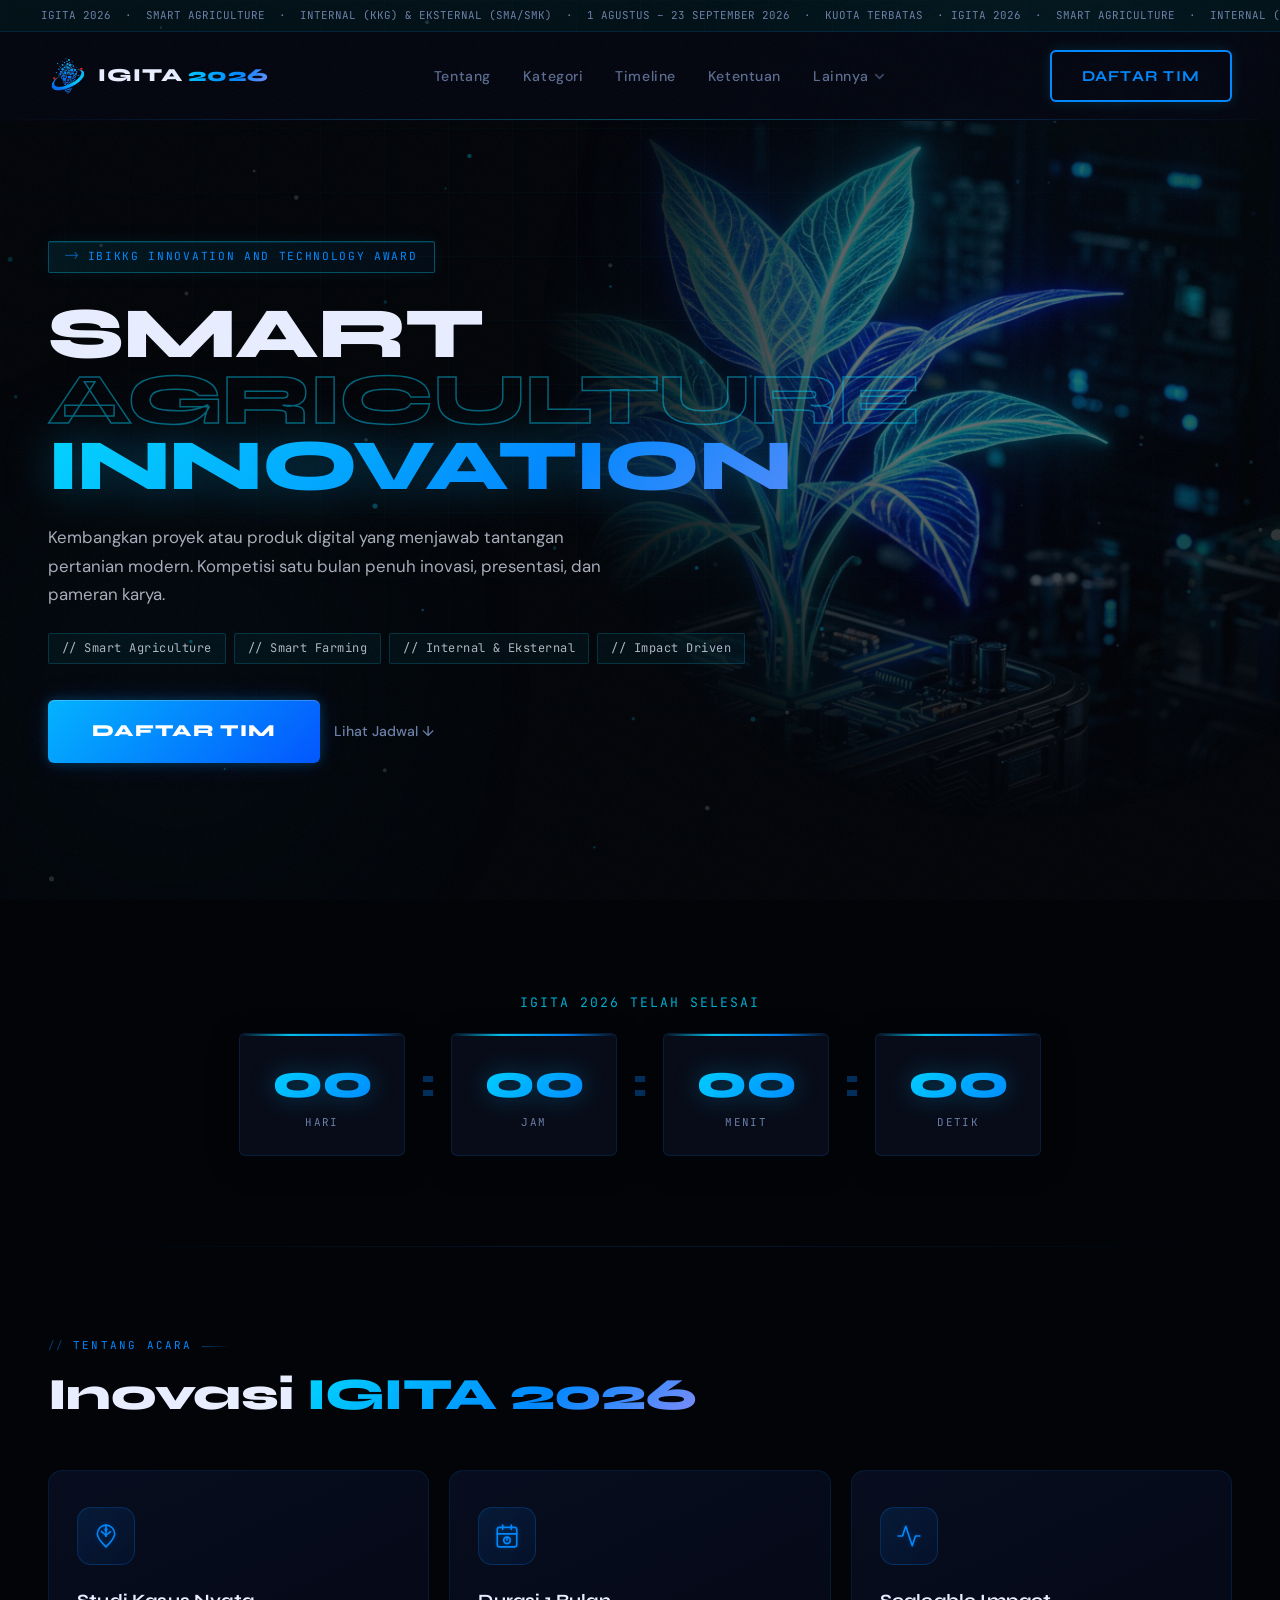
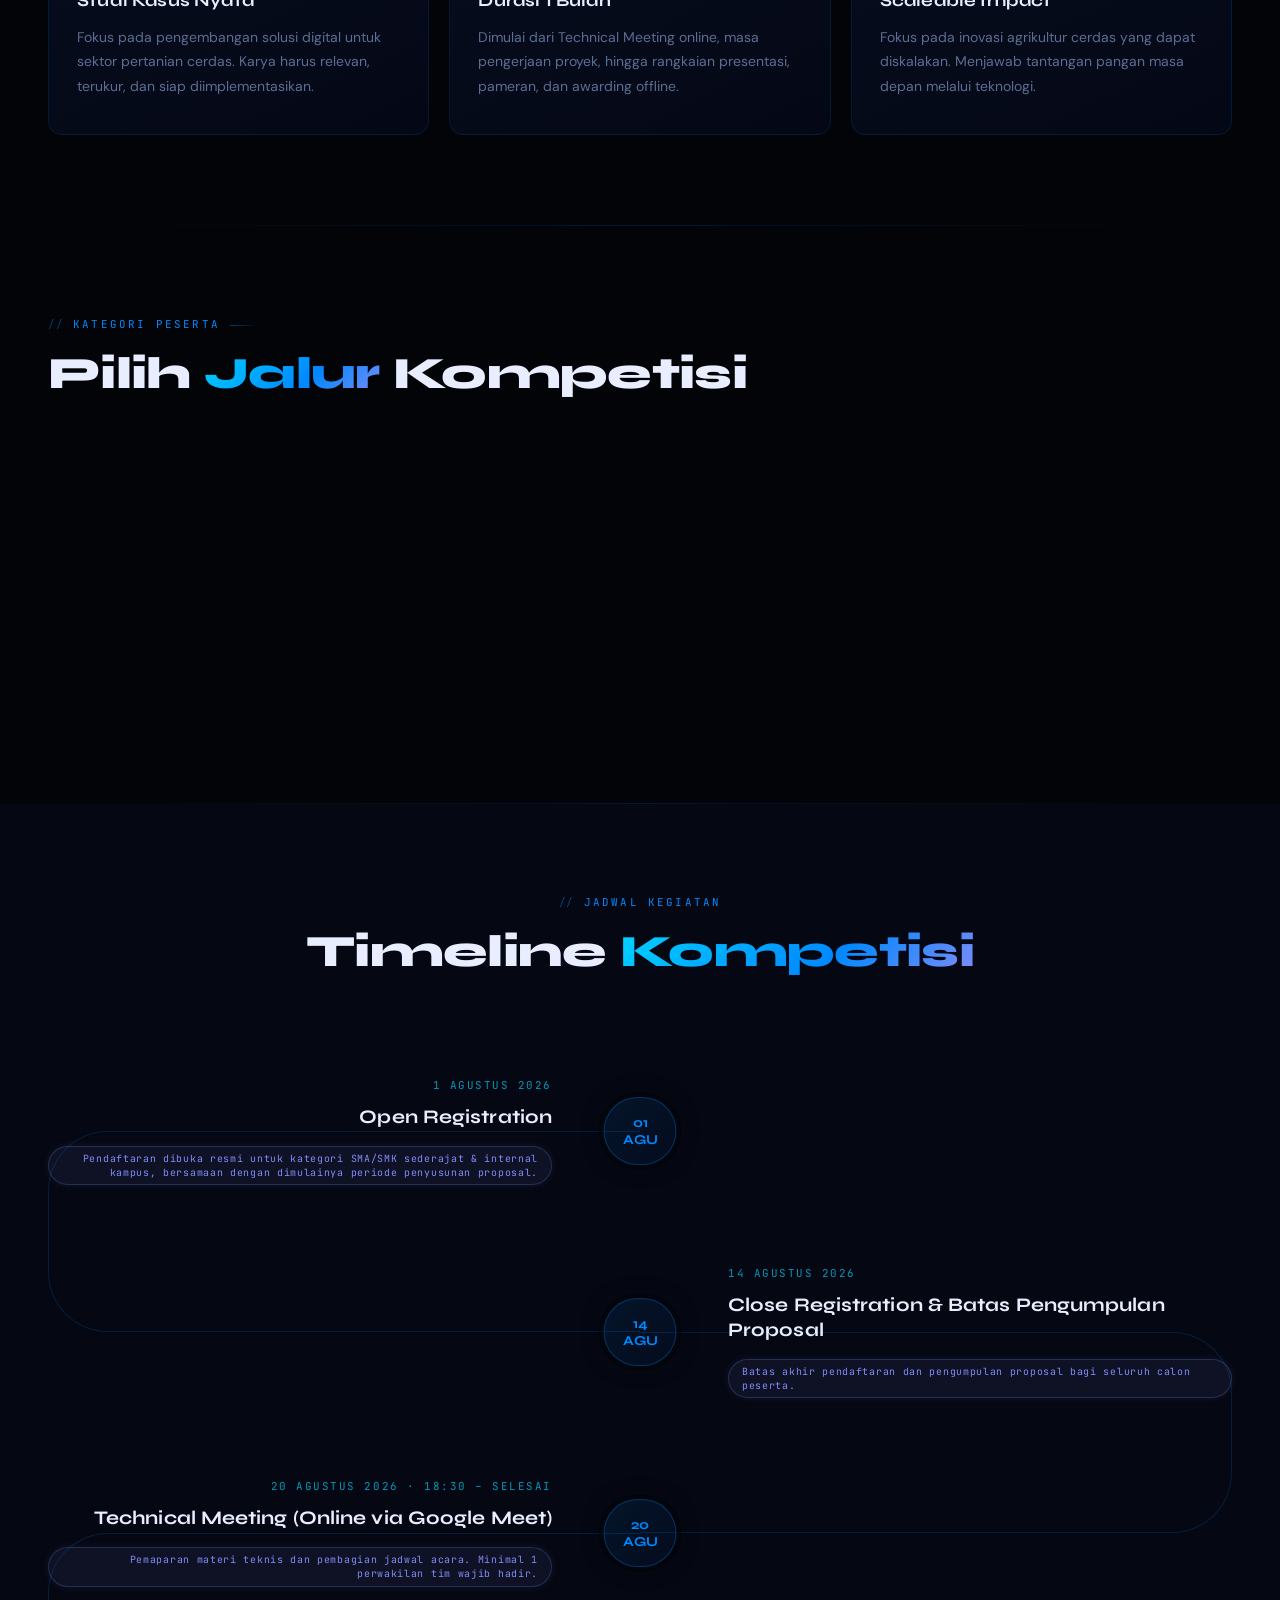
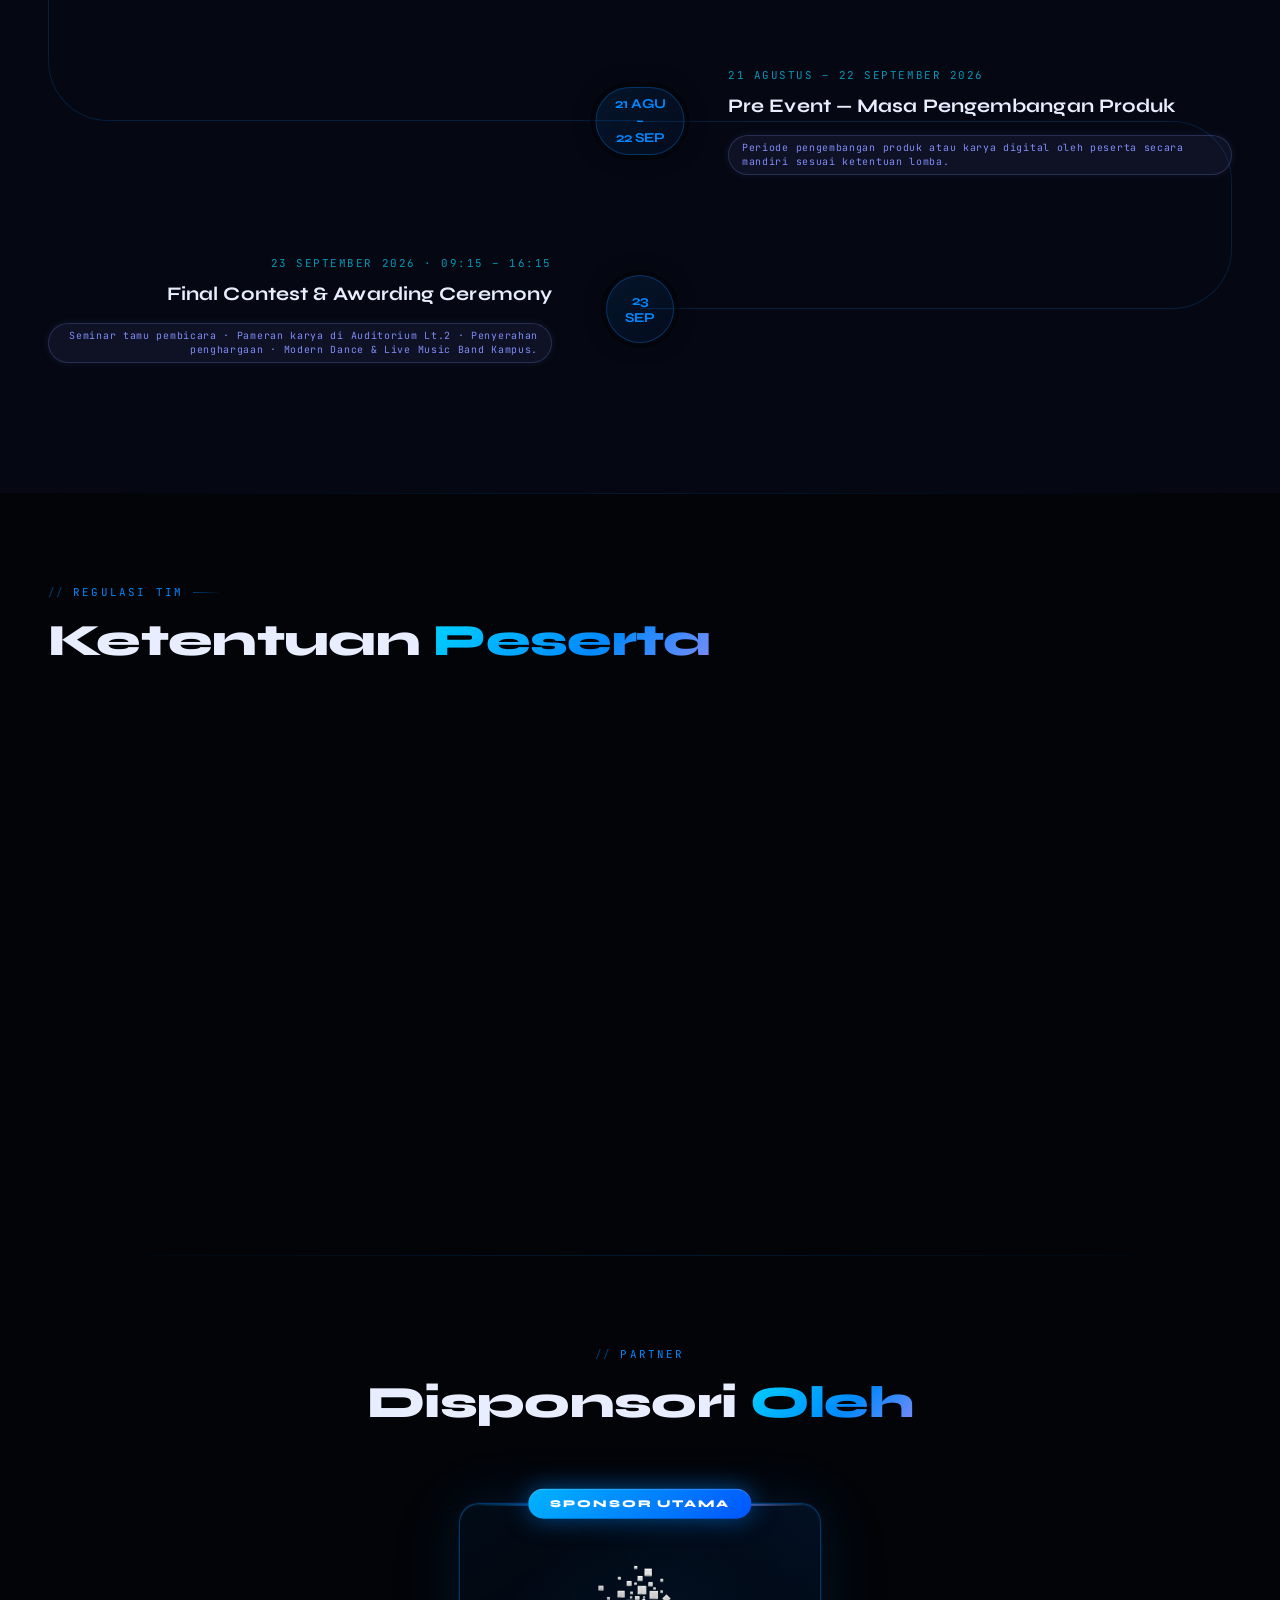
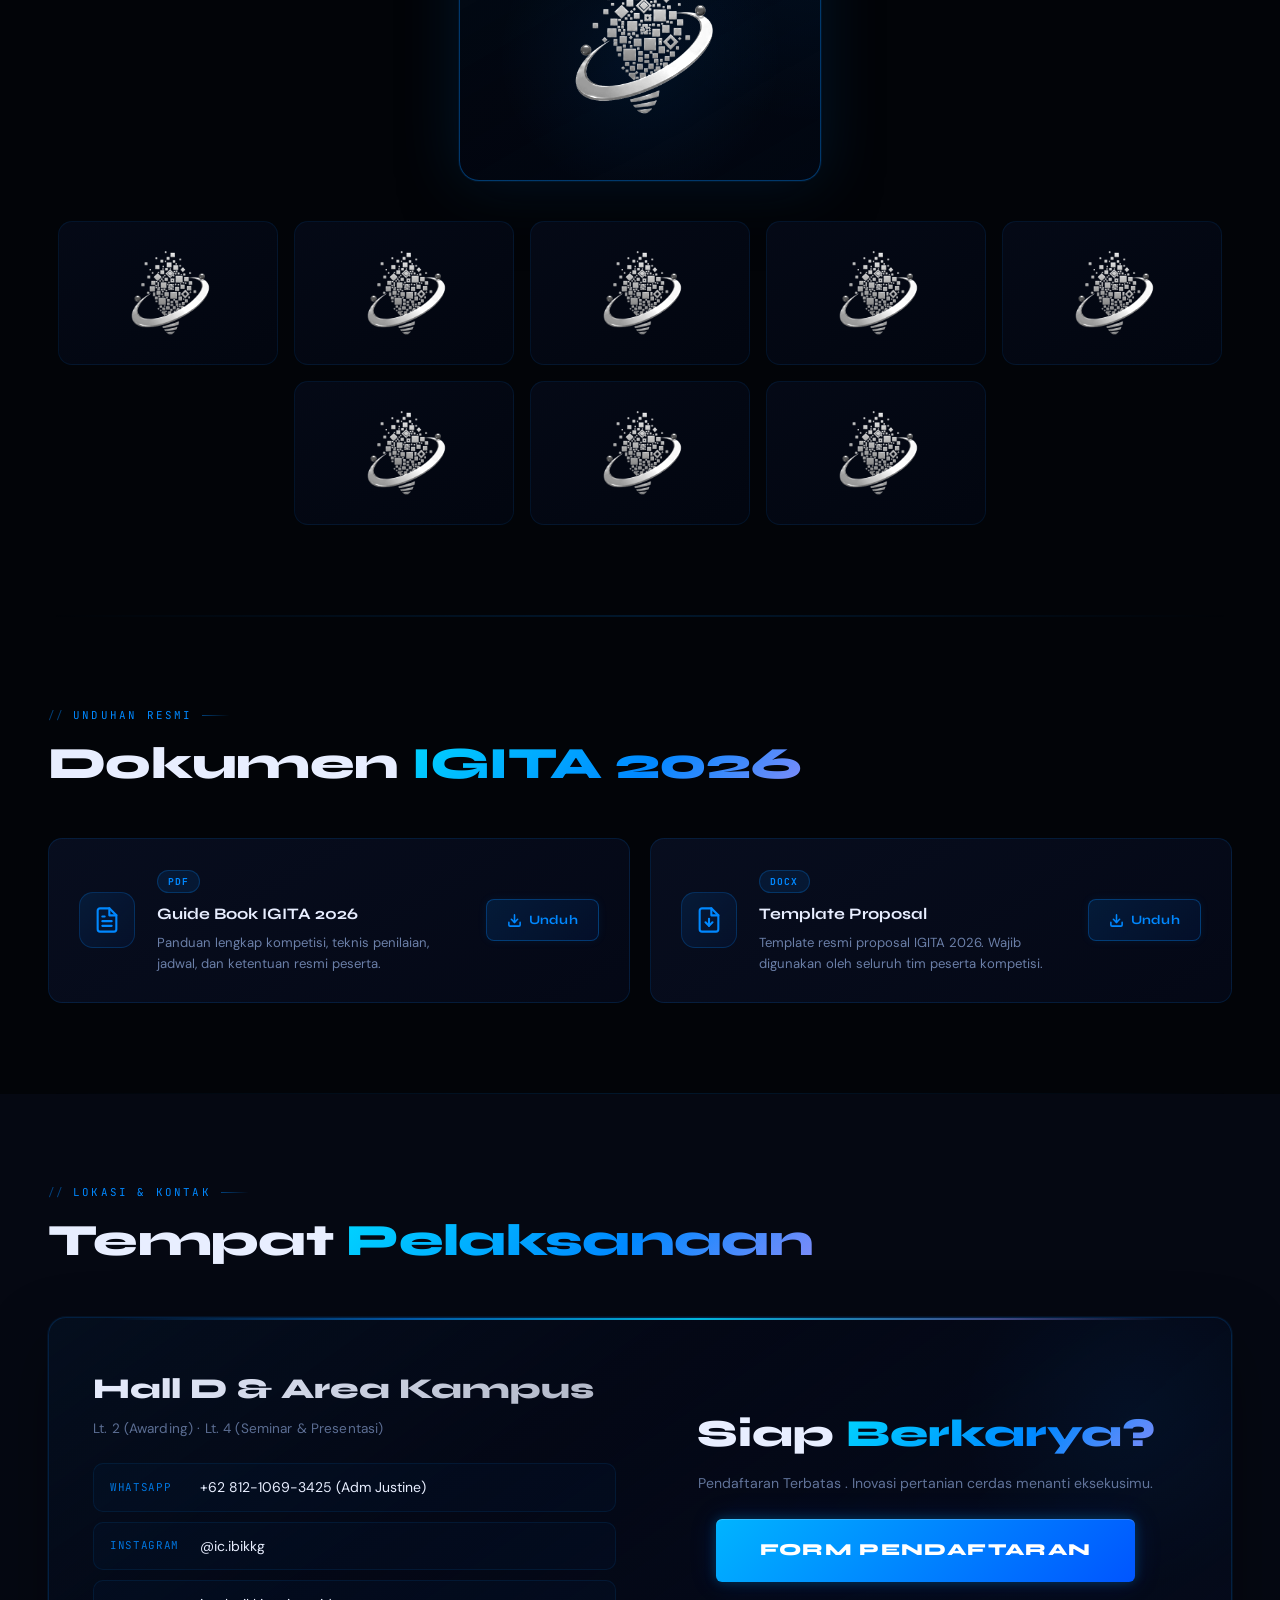
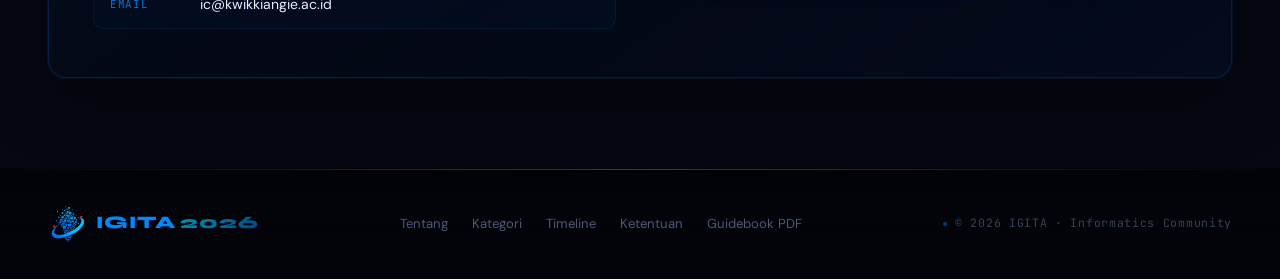
==== commit 7f5a80d2: "perubahan alur" ====
--- a/index.html
+++ b/index.html
@@ -149,11 +149,26 @@
       <span class="nav-logo-text">IGITA<span class="nav-logo-year">2026</span></span>
     </div>
     <div class="nav-links">
-      <a href="#concept">Konsep</a>
+      <a href="#concept">Tentang</a>
       <a href="#categories">Kategori</a>
       <a href="#timeline">Timeline</a>
       <a href="#rules">Ketentuan</a>
-      <a href="#contact">Kontak</a>
+      <div class="nav-dropdown">
+        <button class="nav-dropdown-trigger" id="nav-dropdown-btn"
+                aria-expanded="false" aria-haspopup="true" type="button">
+          Lainnya
+          <svg class="nav-dropdown-chevron" width="11" height="11" viewBox="0 0 12 12"
+               fill="none" stroke="currentColor" stroke-width="2"
+               stroke-linecap="round" stroke-linejoin="round" aria-hidden="true">
+            <polyline points="2 4 6 8 10 4"/>
+          </svg>
+        </button>
+        <div class="nav-dropdown-panel" id="nav-dropdown-panel" aria-hidden="true">
+          <a href="#sponsors">Sponsor</a>
+          <a href="#downloads">Dokumen</a>
+          <a href="#contact">Kontak</a>
+        </div>
+      </div>
     </div>
     <a href="daftar.html" class="nav-cta"><span>Daftar Tim</span></a>
     <button class="nav-burger" id="nav-burger" aria-label="Buka menu navigasi" aria-expanded="false" aria-controls="mobile-nav" type="button">
@@ -168,12 +183,13 @@
     <div class="mobile-nav-header" aria-hidden="true">
       <span class="mobile-nav-label">// NAVIGASI</span>
     </div>
-    <a href="#concept"><span class="nav-num">01</span>Konsep</a>
+    <a href="#concept"><span class="nav-num">01</span>Tentang</a>
     <a href="#categories"><span class="nav-num">02</span>Kategori</a>
     <a href="#timeline"><span class="nav-num">03</span>Timeline</a>
     <a href="#rules"><span class="nav-num">04</span>Ketentuan</a>
-    <a href="#downloads"><span class="nav-num">05</span>Unduhan</a>
-    <a href="#contact"><span class="nav-num">06</span>Kontak</a>
+    <a href="#sponsors"><span class="nav-num">05</span>Sponsor</a>
+    <a href="#downloads"><span class="nav-num">06</span>Dokumen</a>
+    <a href="#contact"><span class="nav-num">07</span>Kontak</a>
     <div class="mobile-nav-divider" aria-hidden="true"></div>
     <a href="daftar.html" class="mobile-cta"><span>Daftar Tim</span></a>
   </nav>
@@ -478,7 +494,7 @@
       <span class="footer-logo-text">IGITA<span class="footer-logo-year">2026</span></span>
     </div>
     <div class="footer-links">
-      <a href="#concept">Konsep</a>
+      <a href="#concept">Tentang</a>
       <a href="#categories">Kategori</a>
       <a href="#timeline">Timeline</a>
       <a href="#rules">Ketentuan</a>
--- a/style.css
+++ b/style.css
@@ -466,14 +466,127 @@
   margin-left: 4px;
 }
 
-.nav-links { display: flex; gap: 32px; flex-shrink: 0; }
-.nav-links a {
+.nav-links { display: flex; gap: 32px; flex-shrink: 0; align-items: center; }
+.nav-links > a {
   color: rgba(107,127,168,0.85); font-size: 0.88rem; text-decoration: none; font-weight: 500;
   letter-spacing: 0.04em; transition: color 0.25s, letter-spacing 0.25s; position: relative; padding: 8px 0;
 }
-.nav-links a::after { content: ''; position: absolute; left: 0; bottom: 2px; width: 0; height: 1.5px; background: linear-gradient(90deg, rgba(0,136,255,0.8), rgba(0,212,255,1)); transition: width 0.3s cubic-bezier(0.4,0,0.2,1); border-radius: 2px; }
-.nav-links a:hover, .nav-links a:focus-visible { color: var(--text); outline: none; letter-spacing: 0.05em; }
-.nav-links a:hover::after, .nav-links a:focus-visible::after { width: 100%; }
+.nav-links > a::after { content: ''; position: absolute; left: 0; bottom: 2px; width: 0; height: 1.5px; background: linear-gradient(90deg, rgba(0,136,255,0.8), rgba(0,212,255,1)); transition: width 0.3s cubic-bezier(0.4,0,0.2,1); border-radius: 2px; }
+.nav-links > a:hover, .nav-links > a:focus-visible { color: var(--text); outline: none; letter-spacing: 0.05em; }
+.nav-links > a:hover::after, .nav-links > a:focus-visible::after { width: 100%; }
+
+/* ── Desktop Dropdown "Lainnya" ── */
+.nav-dropdown {
+  position: relative;
+  display: flex;
+  align-items: center;
+}
+.nav-dropdown-trigger {
+  background: none;
+  border: none;
+  cursor: pointer;
+  color: rgba(107,127,168,0.85);
+  font-size: 0.88rem;
+  font-family: 'DM Sans', sans-serif;
+  font-weight: 500;
+  letter-spacing: 0.04em;
+  transition: color 0.25s, letter-spacing 0.25s;
+  position: relative;
+  padding: 8px 0;
+  display: flex;
+  align-items: center;
+  gap: 5px;
+  line-height: 1;
+}
+.nav-dropdown-trigger::after {
+  content: '';
+  position: absolute;
+  left: 0; bottom: 2px;
+  width: 0; height: 1.5px;
+  background: linear-gradient(90deg, rgba(0,136,255,0.8), rgba(0,212,255,1));
+  transition: width 0.3s cubic-bezier(0.4,0,0.2,1);
+  border-radius: 2px;
+}
+.nav-dropdown-trigger:hover,
+.nav-dropdown-trigger:focus-visible {
+  color: var(--text);
+  outline: none;
+  letter-spacing: 0.05em;
+}
+.nav-dropdown-trigger:hover::after,
+.nav-dropdown-trigger[aria-expanded="true"]::after { width: 100%; }
+
+.nav-dropdown-chevron {
+  transition: transform 0.25s cubic-bezier(0.4,0,0.2,1);
+  flex-shrink: 0;
+  margin-top: 1px;
+  opacity: 0.6;
+}
+.nav-dropdown-trigger[aria-expanded="true"] .nav-dropdown-chevron {
+  transform: rotate(180deg);
+}
+.nav-dropdown-trigger:hover .nav-dropdown-chevron { opacity: 1; }
+
+.nav-dropdown-panel {
+  position: absolute;
+  top: calc(100% + 14px);
+  right: -10px;
+  min-width: 148px;
+  background: rgba(4,8,22,0.98);
+  border: 1px solid rgba(0,136,255,0.18);
+  border-radius: 8px;
+  backdrop-filter: blur(24px);
+  -webkit-backdrop-filter: blur(24px);
+  box-shadow:
+    0 20px 48px rgba(0,0,0,0.7),
+    0 0 0 1px rgba(0,136,255,0.05),
+    inset 0 1px 0 rgba(0,212,255,0.05);
+  padding: 6px;
+  display: flex;
+  flex-direction: column;
+  gap: 2px;
+  z-index: 200;
+  opacity: 0;
+  pointer-events: none;
+  transform: translateY(-6px);
+  transition: opacity 0.2s ease, transform 0.2s cubic-bezier(0.4,0,0.2,1);
+}
+.nav-dropdown-panel::before {
+  content: '';
+  position: absolute;
+  top: -6px;
+  right: 18px;
+  width: 10px; height: 10px;
+  background: rgba(4,8,22,0.98);
+  border-top: 1px solid rgba(0,136,255,0.18);
+  border-left: 1px solid rgba(0,136,255,0.18);
+  transform: rotate(45deg);
+  border-radius: 1px;
+}
+.nav-dropdown-panel.open {
+  opacity: 1;
+  pointer-events: auto;
+  transform: translateY(0);
+}
+.nav-dropdown-panel a {
+  color: rgba(107,127,168,0.85);
+  font-size: 0.84rem;
+  text-decoration: none;
+  font-weight: 500;
+  font-family: 'DM Sans', sans-serif;
+  letter-spacing: 0.04em;
+  padding: 10px 14px;
+  border-radius: 5px;
+  transition: color 0.2s, background 0.2s;
+  white-space: nowrap;
+  display: block;
+}
+.nav-dropdown-panel a:hover,
+.nav-dropdown-panel a:focus-visible {
+  color: var(--text);
+  background: rgba(0,136,255,0.09);
+  outline: none;
+}
 
 .nav-cta {
   border: none; color: var(--accent); padding: 13px 32px; border-radius: var(--radius);
@@ -3986,4 +4099,96 @@
   .mobile-nav-header { padding: 10px 20px 8px; }
   .mobile-nav .mobile-cta { margin: 0 16px; width: calc(100% - 32px); }
   .mobile-nav-divider { margin: 14px 20px; }
+}
+/* ============================================================
+   DRAFT BANNER — notifikasi restore draft tersimpan
+   ============================================================ */
+.draft-banner {
+  display: flex;
+  align-items: center;
+  gap: 12px;
+  background: rgba(0, 212, 255, 0.05);
+  border: 1px solid rgba(0, 212, 255, 0.18);
+  border-radius: 10px;
+  padding: 12px 16px;
+  margin: 0 0 20px;
+  animation: draft-slide-in 0.35s cubic-bezier(0.16, 1, 0.3, 1);
+}
+
+@keyframes draft-slide-in {
+  from { opacity: 0; transform: translateY(-10px); }
+  to   { opacity: 1; transform: translateY(0); }
+}
+
+.draft-banner-icon {
+  flex-shrink: 0;
+  color: #00d4ff;
+  display: flex;
+  align-items: center;
+  opacity: 0.9;
+}
+
+.draft-banner-text {
+  flex: 1;
+  min-width: 0;
+}
+
+.draft-banner-text strong {
+  display: block;
+  font-size: 0.75rem;
+  font-weight: 700;
+  color: #00d4ff;
+  letter-spacing: 0.04em;
+  text-transform: uppercase;
+  margin-bottom: 2px;
+}
+
+.draft-banner-text span {
+  display: block;
+  font-size: 0.72rem;
+  color: rgba(255, 255, 255, 0.45);
+  line-height: 1.4;
+}
+
+.draft-banner-actions {
+  display: flex;
+  gap: 8px;
+  flex-shrink: 0;
+}
+
+.draft-btn-restore {
+  padding: 6px 14px;
+  border-radius: 6px;
+  border: none;
+  background: linear-gradient(135deg, #00d4ff 0%, #0055ff 100%);
+  color: #fff;
+  font-size: 0.72rem;
+  font-weight: 700;
+  letter-spacing: 0.04em;
+  cursor: pointer;
+  transition: opacity 0.2s, transform 0.15s;
+  white-space: nowrap;
+}
+.draft-btn-restore:hover  { opacity: 0.85; }
+.draft-btn-restore:active { transform: scale(0.96); }
+
+.draft-btn-clear {
+  padding: 6px 12px;
+  border-radius: 6px;
+  border: 1px solid rgba(255, 255, 255, 0.12);
+  background: transparent;
+  color: rgba(255, 255, 255, 0.4);
+  font-size: 0.72rem;
+  cursor: pointer;
+  transition: border-color 0.2s, color 0.2s;
+  white-space: nowrap;
+}
+.draft-btn-clear:hover {
+  border-color: rgba(255, 255, 255, 0.28);
+  color: rgba(255, 255, 255, 0.7);
+}
+
+@media (max-width: 500px) {
+  .draft-banner       { flex-wrap: wrap; gap: 10px; }
+  .draft-banner-actions { width: 100%; justify-content: flex-end; }
 }
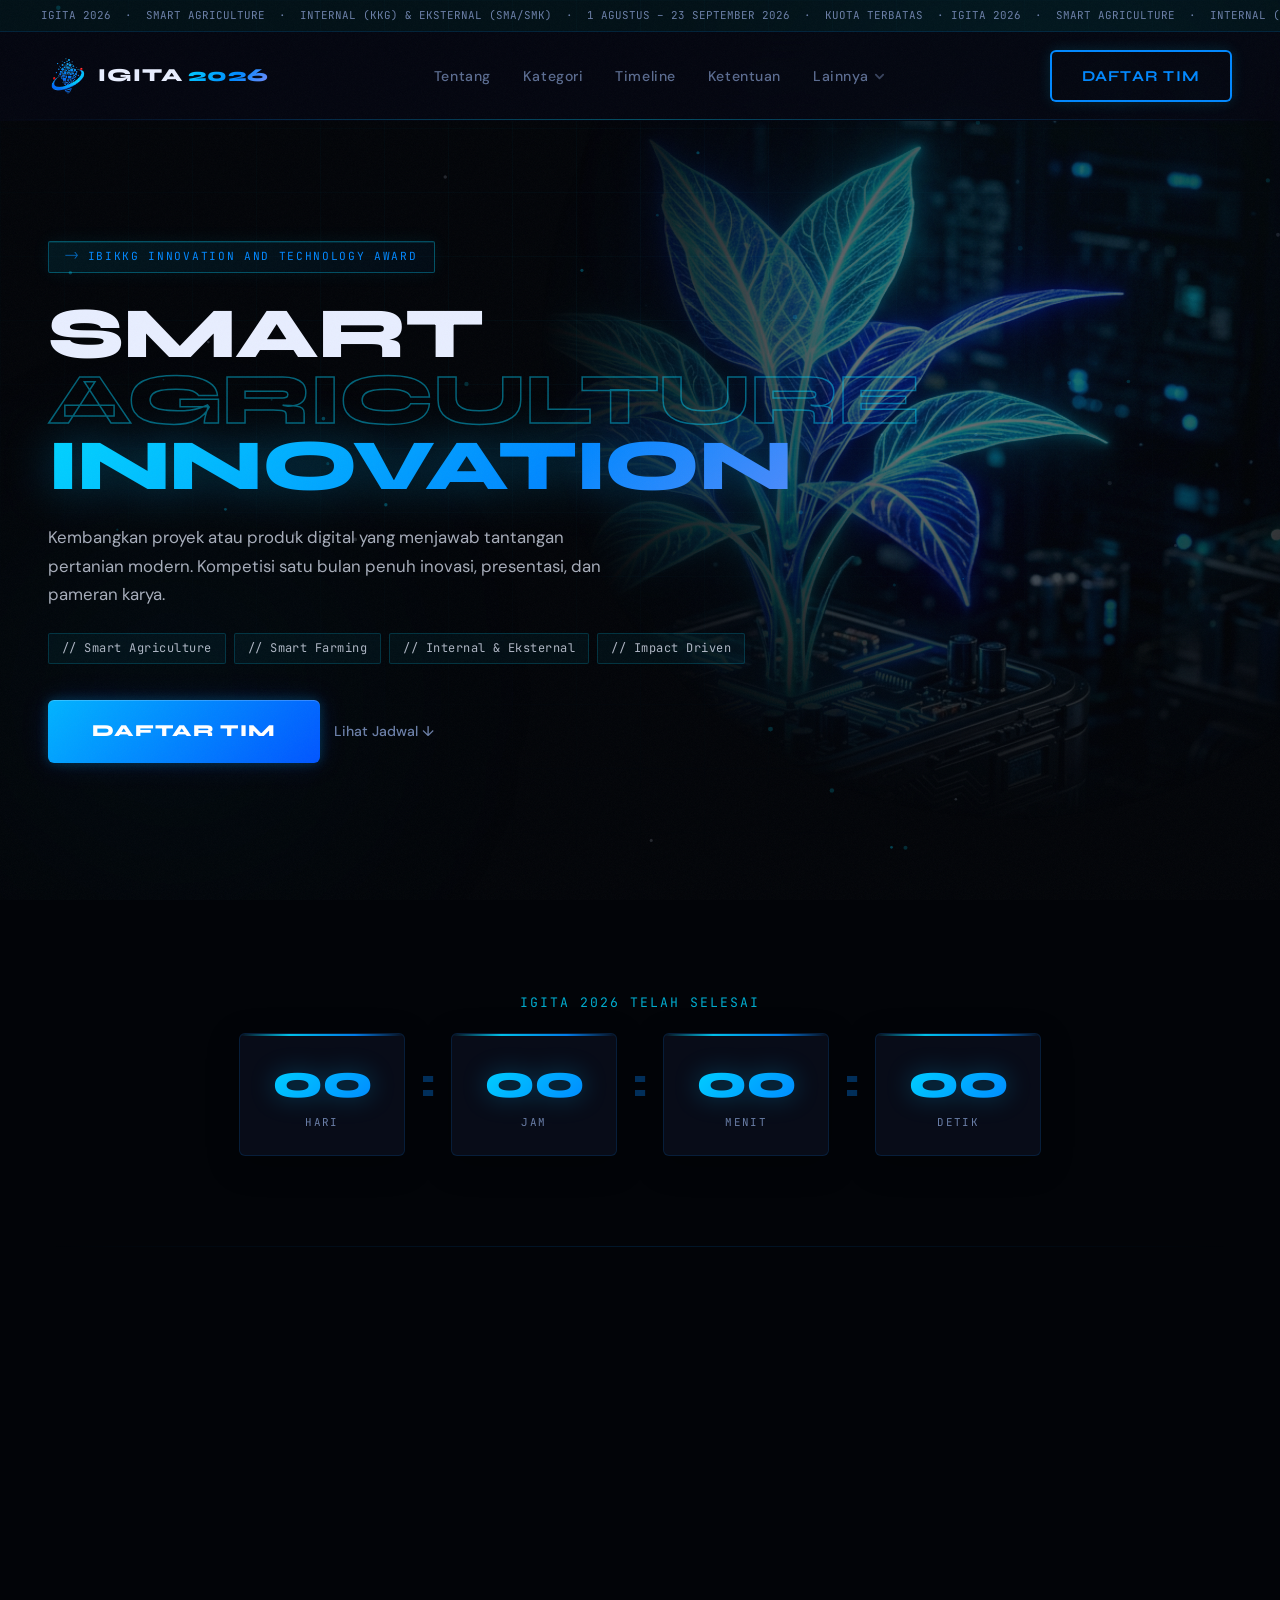
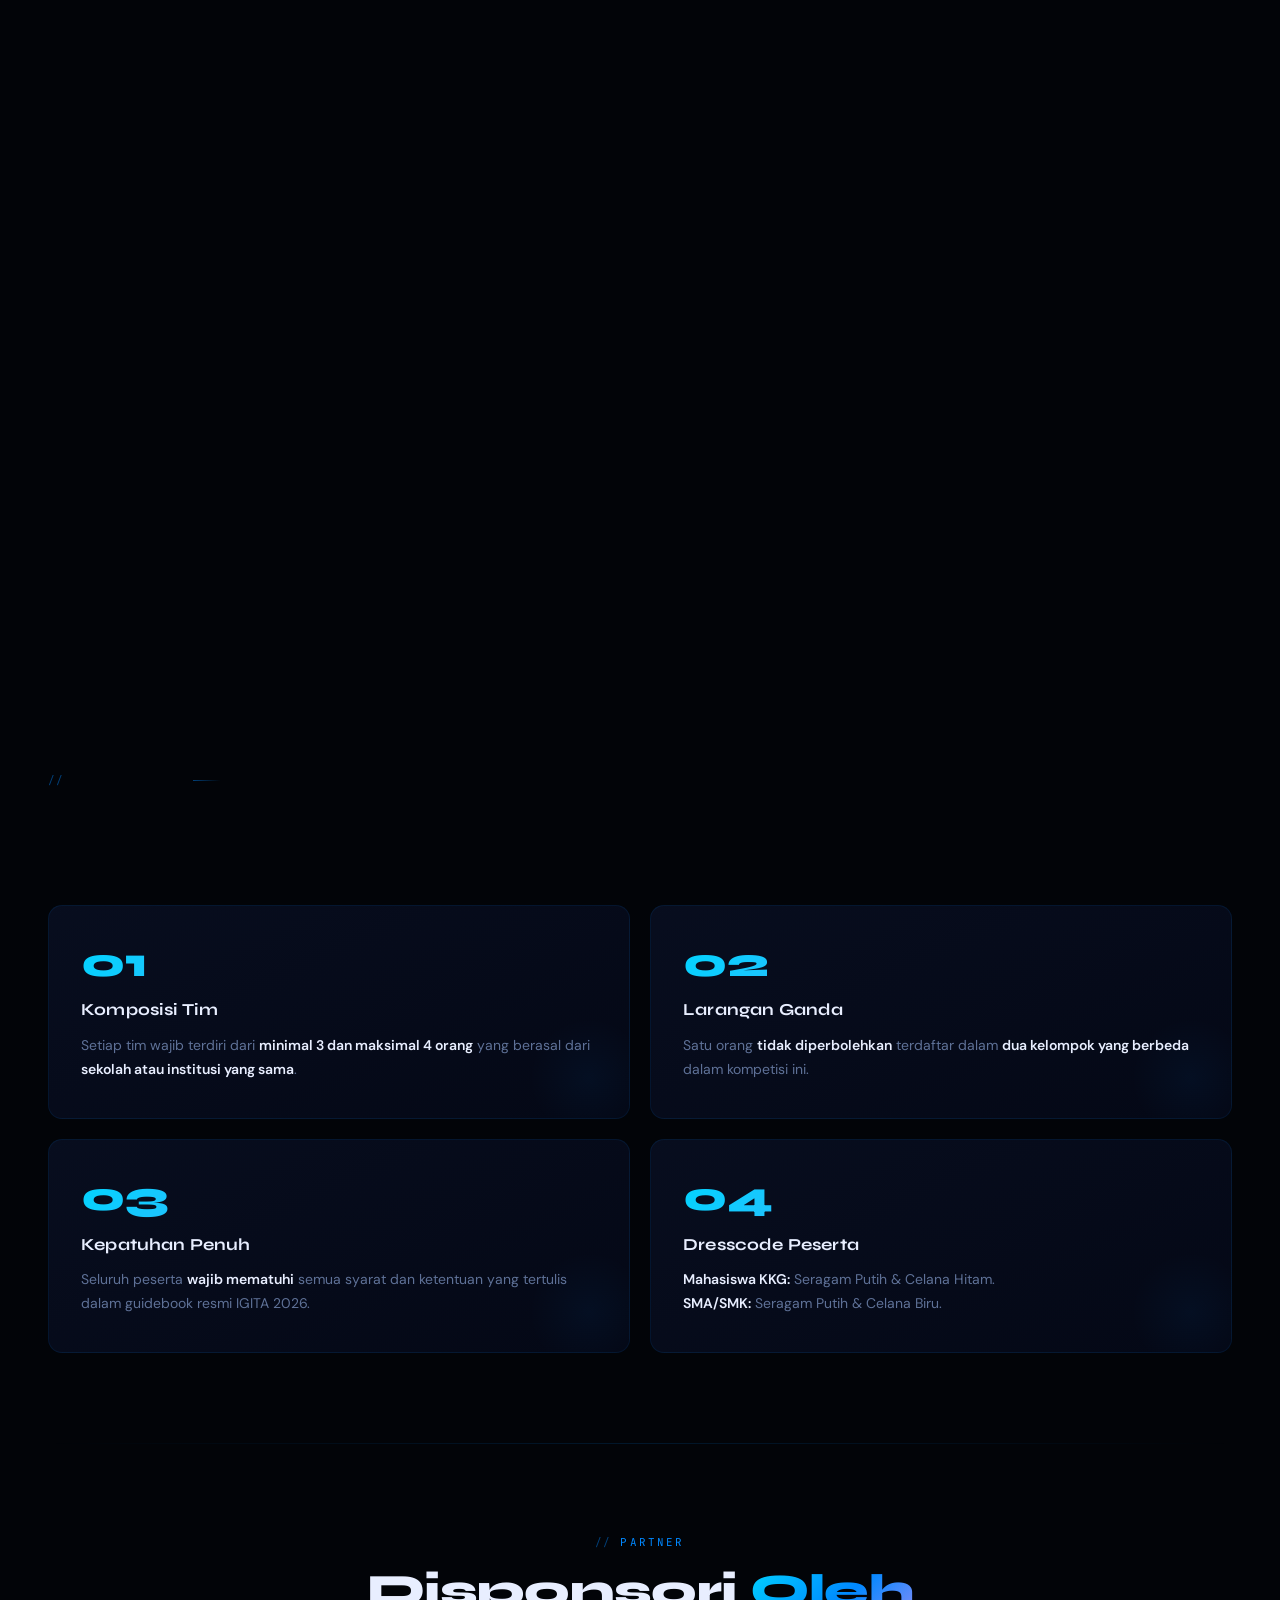
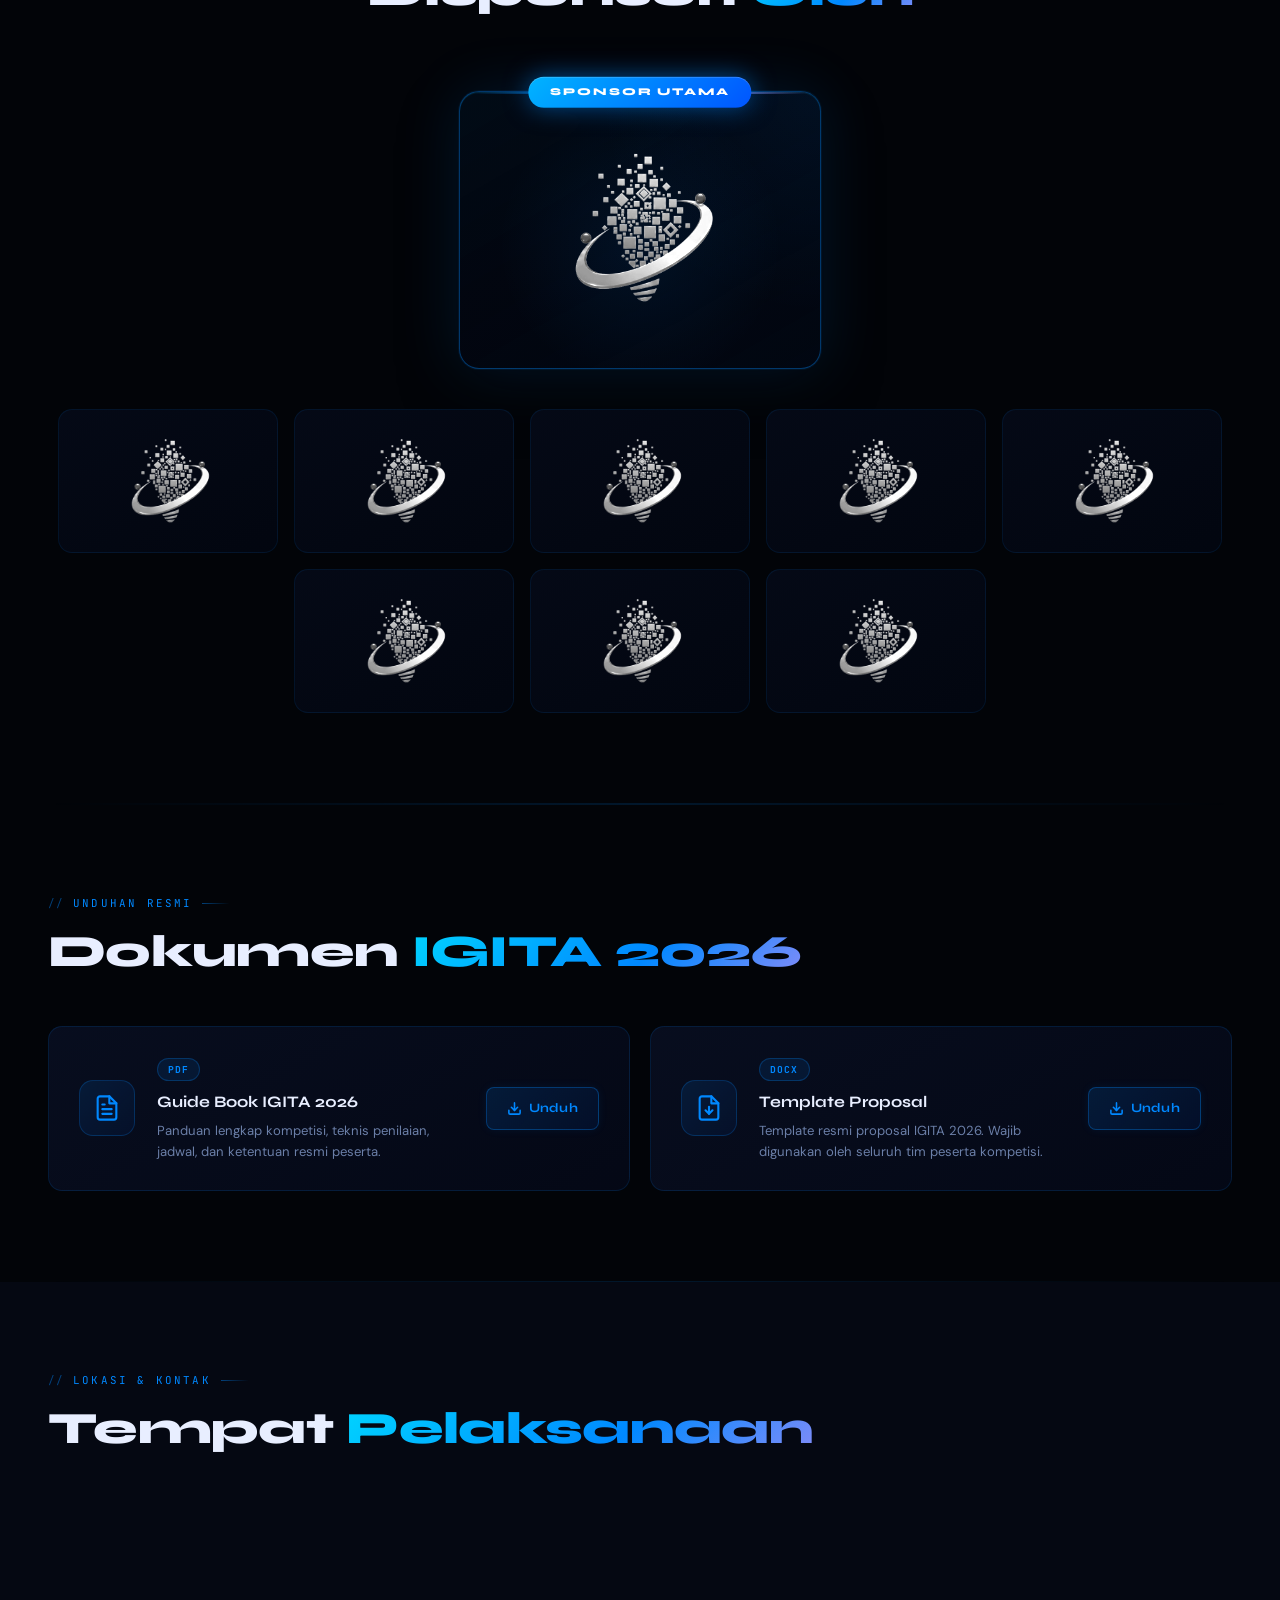
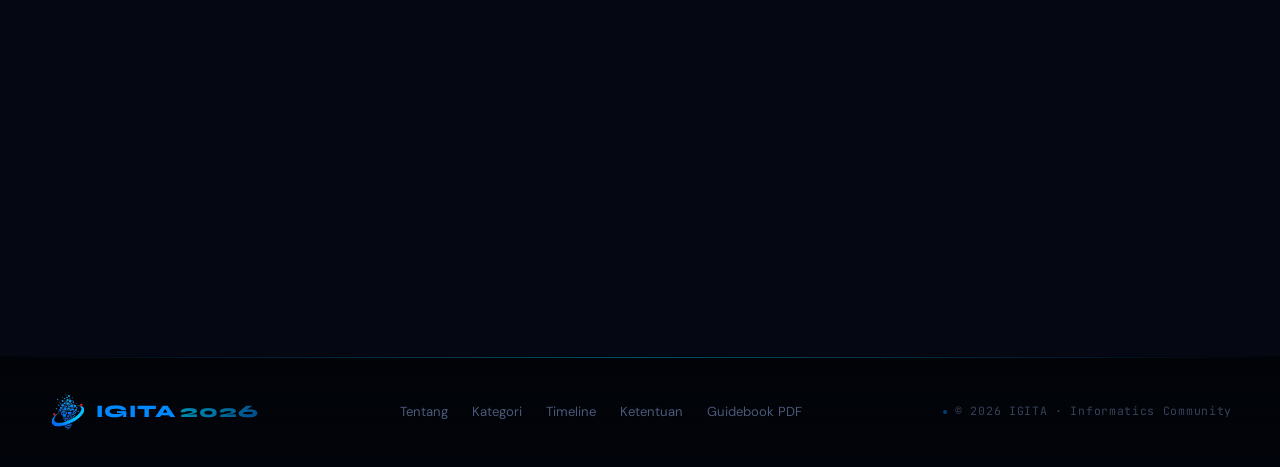
==== commit 3cf5f5a8: "tambahan design" ====
--- a/index.html
+++ b/index.html
@@ -325,6 +325,14 @@
             <div class="tl-status">Pemaparan materi teknis dan pembagian jadwal acara. Minimal 1 perwakilan tim wajib hadir.</div>
           </div>
         </div>
+        <div class="tl-item" data-start="2026-08-21" data-end="2026-09-10">
+          <div class="tl-dot">21 AGU<br>–<br>10 SEP</div>
+          <div class="tl-content">
+            <div class="tl-date">21 Agustus – 10 September 2026</div>
+            <div class="tl-title">Pengumpulan Proposal</div>
+            <div class="tl-status">Peserta mengumpulkan proposal setelah Technical Meeting. Batas pengumpulan maksimal 3 minggu sejak TM dilaksanakan.</div>
+          </div>
+        </div>
         <div class="tl-item" data-start="2026-08-21" data-end="2026-09-22">
           <div class="tl-dot">21 AGU<br>–<br>22 SEP</div>
           <div class="tl-content">
@@ -462,20 +470,20 @@
       <h2 class="section-title">Tempat <em>Pelaksanaan</em></h2>
       <div class="contact-card reveal">
         <div>
-          <div class="contact-name">Hall D &amp; Area Kampus</div>
-          <div class="contact-role">Lt. 2 (Awarding) · Lt. 4 (Seminar &amp; Presentasi)</div>
+          <div class="contact-name">Auditorium Lt.2</div>
+          <div class="contact-role">Kwik Kian Gie School of Business</div>
           <div class="contact-links">
             <a href="https://wa.me/6281210693425" class="contact-link">
               <span class="platform">WhatsApp</span>
               <span>+62 812-1069-3425 (Adm Justine)</span>
             </a>
-            <a href="https://instagram.com/ic.ibikkg" class="contact-link">
+            <a href="https://www.instagram.com/igita.ibikkg" class="contact-link">
               <span class="platform">Instagram</span>
-              <span>@ic.ibikkg</span>
+              <span>@igita.ibikkg</span>
             </a>
-            <a href="mailto:ic@kwikkiangie.ac.id" class="contact-link">
+            <a href="mailto:igitaofficial@gmail.com" class="contact-link">
               <span class="platform">Email</span>
-              <span>ic@kwikkiangie.ac.id</span>
+              <span>igitaofficial@gmail.com</span>
             </a>
           </div>
         </div>
--- a/style.css
+++ b/style.css
@@ -4191,4 +4191,297 @@
 @media (max-width: 500px) {
   .draft-banner       { flex-wrap: wrap; gap: 10px; }
   .draft-banner-actions { width: 100%; justify-content: flex-end; }
+}
+/* ============================================================
+   IGITA 2026 — PREMIUM NOTIFICATION MODAL
+   Menggantikan native browser alert() dengan UI kustom premium
+   ============================================================ */
+
+/* ── Overlay ─────────────────────────────────────────────────── */
+#igita-notif-overlay {
+  position: fixed;
+  inset: 0;
+  z-index: 99999;
+  display: flex;
+  align-items: center;
+  justify-content: center;
+  padding: 20px;
+  background: rgba(2, 4, 8, 0);
+  backdrop-filter: blur(0px);
+  -webkit-backdrop-filter: blur(0px);
+  opacity: 0;
+  pointer-events: none;
+  transition:
+    opacity       0.28s cubic-bezier(0.4, 0, 0.2, 1),
+    background    0.28s ease,
+    backdrop-filter 0.28s ease;
+}
+
+#igita-notif-overlay.open {
+  opacity: 1;
+  pointer-events: auto;
+  background: rgba(2, 4, 8, 0.78);
+  backdrop-filter: blur(12px);
+  -webkit-backdrop-filter: blur(12px);
+}
+
+/* ── Modal container ─────────────────────────────────────────── */
+.igita-notif-modal {
+  position: relative;
+  width: min(440px, 100%);
+  background: linear-gradient(150deg, #080f1e 0%, #040a14 100%);
+  border: 1px solid rgba(0, 136, 255, 0.14);
+  border-radius: 18px;
+  padding: 0;
+  overflow: hidden;
+  transform: scale(0.88) translateY(20px);
+  transition: transform 0.36s cubic-bezier(0.16, 1, 0.3, 1);
+  box-shadow:
+    0 0 0 1px rgba(255, 255, 255, 0.04),
+    0 32px 80px rgba(0, 0, 0, 0.65),
+    0 8px 24px rgba(0, 0, 0, 0.4);
+}
+
+#igita-notif-overlay.open .igita-notif-modal {
+  transform: scale(1) translateY(0);
+}
+
+/* ── Inner padding container ─────────────────────────────────── */
+.igita-notif-modal > .notif-icon-ring,
+.igita-notif-modal > .notif-type-label,
+.igita-notif-modal > .notif-title-el,
+.igita-notif-modal > .notif-message-el,
+.igita-notif-modal > .notif-code-wrap,
+.igita-notif-modal > .notif-ok-btn {
+  display: block;
+  padding-left: 32px;
+  padding-right: 32px;
+}
+
+/* ── Top accent bar ──────────────────────────────────────────── */
+.notif-accent-bar {
+  height: 2px;
+  width: 100%;
+  position: relative;
+}
+
+/* ── Background grid (subtle) ────────────────────────────────── */
+.notif-bg-grid {
+  position: absolute;
+  inset: 0;
+  background-image:
+    linear-gradient(rgba(0, 136, 255, 0.025) 1px, transparent 1px),
+    linear-gradient(90deg, rgba(0, 136, 255, 0.025) 1px, transparent 1px);
+  background-size: 38px 38px;
+  pointer-events: none;
+  z-index: 0;
+}
+
+/* ── Ambient glow orb ────────────────────────────────────────── */
+.notif-glow-orb {
+  position: absolute;
+  top: -80px;
+  right: -60px;
+  width: 260px;
+  height: 260px;
+  border-radius: 50%;
+  filter: blur(60px);
+  pointer-events: none;
+  z-index: 0;
+  transition: background 0.3s ease;
+}
+
+/* ── Ensure children above pseudo layers ─────────────────────── */
+.notif-icon-ring,
+.notif-type-label,
+.notif-title-el,
+.notif-message-el,
+.notif-code-wrap,
+.notif-ok-btn {
+  position: relative;
+  z-index: 1;
+}
+
+/* ── Icon ring ───────────────────────────────────────────────── */
+.notif-icon-ring {
+  width: 68px;
+  height: 68px;
+  border-radius: 50%;
+  border: 1.5px solid;
+  display: flex;
+  align-items: center;
+  justify-content: center;
+  margin: 36px 0 0 32px;
+  background: rgba(0, 0, 0, 0.35);
+  flex-shrink: 0;
+  transition: border-color 0.3s ease, box-shadow 0.3s ease;
+}
+
+.notif-icon-ring span {
+  display: flex;
+  align-items: center;
+  justify-content: center;
+  transition: color 0.3s ease;
+}
+
+/* ── Type label ──────────────────────────────────────────────── */
+.notif-type-label {
+  font-family: 'JetBrains Mono', monospace;
+  font-size: 10px;
+  letter-spacing: 0.2em;
+  font-weight: 700;
+  margin-top: 20px;
+  margin-bottom: 6px;
+  padding-left: 32px;
+  padding-right: 32px;
+  transition: color 0.3s ease;
+}
+
+/* ── Title ───────────────────────────────────────────────────── */
+.notif-title-el {
+  font-family: 'Syne', sans-serif;
+  font-size: 1.35rem;
+  font-weight: 800;
+  color: #eef2ff;
+  line-height: 1.25;
+  margin-bottom: 12px;
+  padding-left: 32px;
+  padding-right: 32px;
+}
+
+/* ── Message ─────────────────────────────────────────────────── */
+.notif-message-el {
+  font-family: 'DM Sans', sans-serif;
+  font-size: 0.875rem;
+  color: #7c8db5;
+  line-height: 1.65;
+  margin-bottom: 24px;
+  white-space: pre-line;
+  padding-left: 32px;
+  padding-right: 32px;
+}
+
+/* ── Code block (timeout only) ───────────────────────────────── */
+.notif-code-wrap {
+  margin: 0 32px 24px;
+  padding: 14px 16px;
+  background: rgba(0, 0, 0, 0.3);
+  border-radius: 10px;
+  border: 1px solid rgba(0, 136, 255, 0.1);
+  display: none;
+}
+
+.notif-code-label {
+  font-family: 'JetBrains Mono', monospace;
+  font-size: 9.5px;
+  letter-spacing: 0.14em;
+  color: #5a6d8a;
+  margin-bottom: 8px;
+  text-transform: uppercase;
+}
+
+.notif-code-val {
+  font-family: 'JetBrains Mono', monospace;
+  font-size: 1.05rem;
+  font-weight: 700;
+  letter-spacing: 0.1em;
+  padding: 10px 14px;
+  border-radius: 7px;
+  border: 1px solid;
+  background: rgba(0, 0, 0, 0.25);
+  text-align: center;
+  transition: color 0.3s, border-color 0.3s, box-shadow 0.3s;
+}
+
+/* ── OK button ───────────────────────────────────────────────── */
+.notif-ok-btn {
+  display: block;
+  width: calc(100% - 64px);
+  margin: 0 32px 32px;
+  padding: 14px 20px;
+  border-radius: 10px;
+  border: 1px solid;
+  font-family: 'Syne', sans-serif;
+  font-size: 0.875rem;
+  font-weight: 700;
+  letter-spacing: 0.08em;
+  cursor: pointer;
+  position: relative;
+  overflow: hidden;
+  transition:
+    transform   0.18s ease,
+    filter      0.18s ease,
+    box-shadow  0.3s ease;
+}
+
+.notif-ok-btn::before {
+  content: '';
+  position: absolute;
+  inset: 0;
+  background: rgba(255, 255, 255, 0);
+  transition: background 0.2s ease;
+}
+
+.notif-ok-btn:hover {
+  transform: translateY(-1px);
+  filter: brightness(1.08);
+}
+
+.notif-ok-btn:hover::before {
+  background: rgba(255, 255, 255, 0.06);
+}
+
+.notif-ok-btn:active {
+  transform: scale(0.98) translateY(0);
+}
+
+/* ── Separator above button ──────────────────────────────────── */
+.notif-ok-btn::after {
+  content: '';
+  position: absolute;
+  top: 0; left: 10%; right: 10%;
+  height: 1px;
+  background: rgba(255, 255, 255, 0.05);
+}
+
+/* ── Mobile ──────────────────────────────────────────────────── */
+@media (max-width: 480px) {
+  .igita-notif-modal {
+    border-radius: 16px;
+  }
+
+  .notif-icon-ring {
+    width: 58px;
+    height: 58px;
+    margin-top: 28px;
+    margin-left: 24px;
+  }
+
+  .notif-type-label,
+  .notif-title-el,
+  .notif-message-el {
+    padding-left: 24px;
+    padding-right: 24px;
+  }
+
+  .notif-title-el {
+    font-size: 1.15rem;
+  }
+
+  .notif-message-el {
+    font-size: 0.84rem;
+  }
+
+  .notif-code-wrap {
+    margin-left: 24px;
+    margin-right: 24px;
+  }
+
+  .notif-ok-btn {
+    width: calc(100% - 48px);
+    margin-left: 24px;
+    margin-right: 24px;
+    margin-bottom: 24px;
+    padding: 13px;
+  }
 }
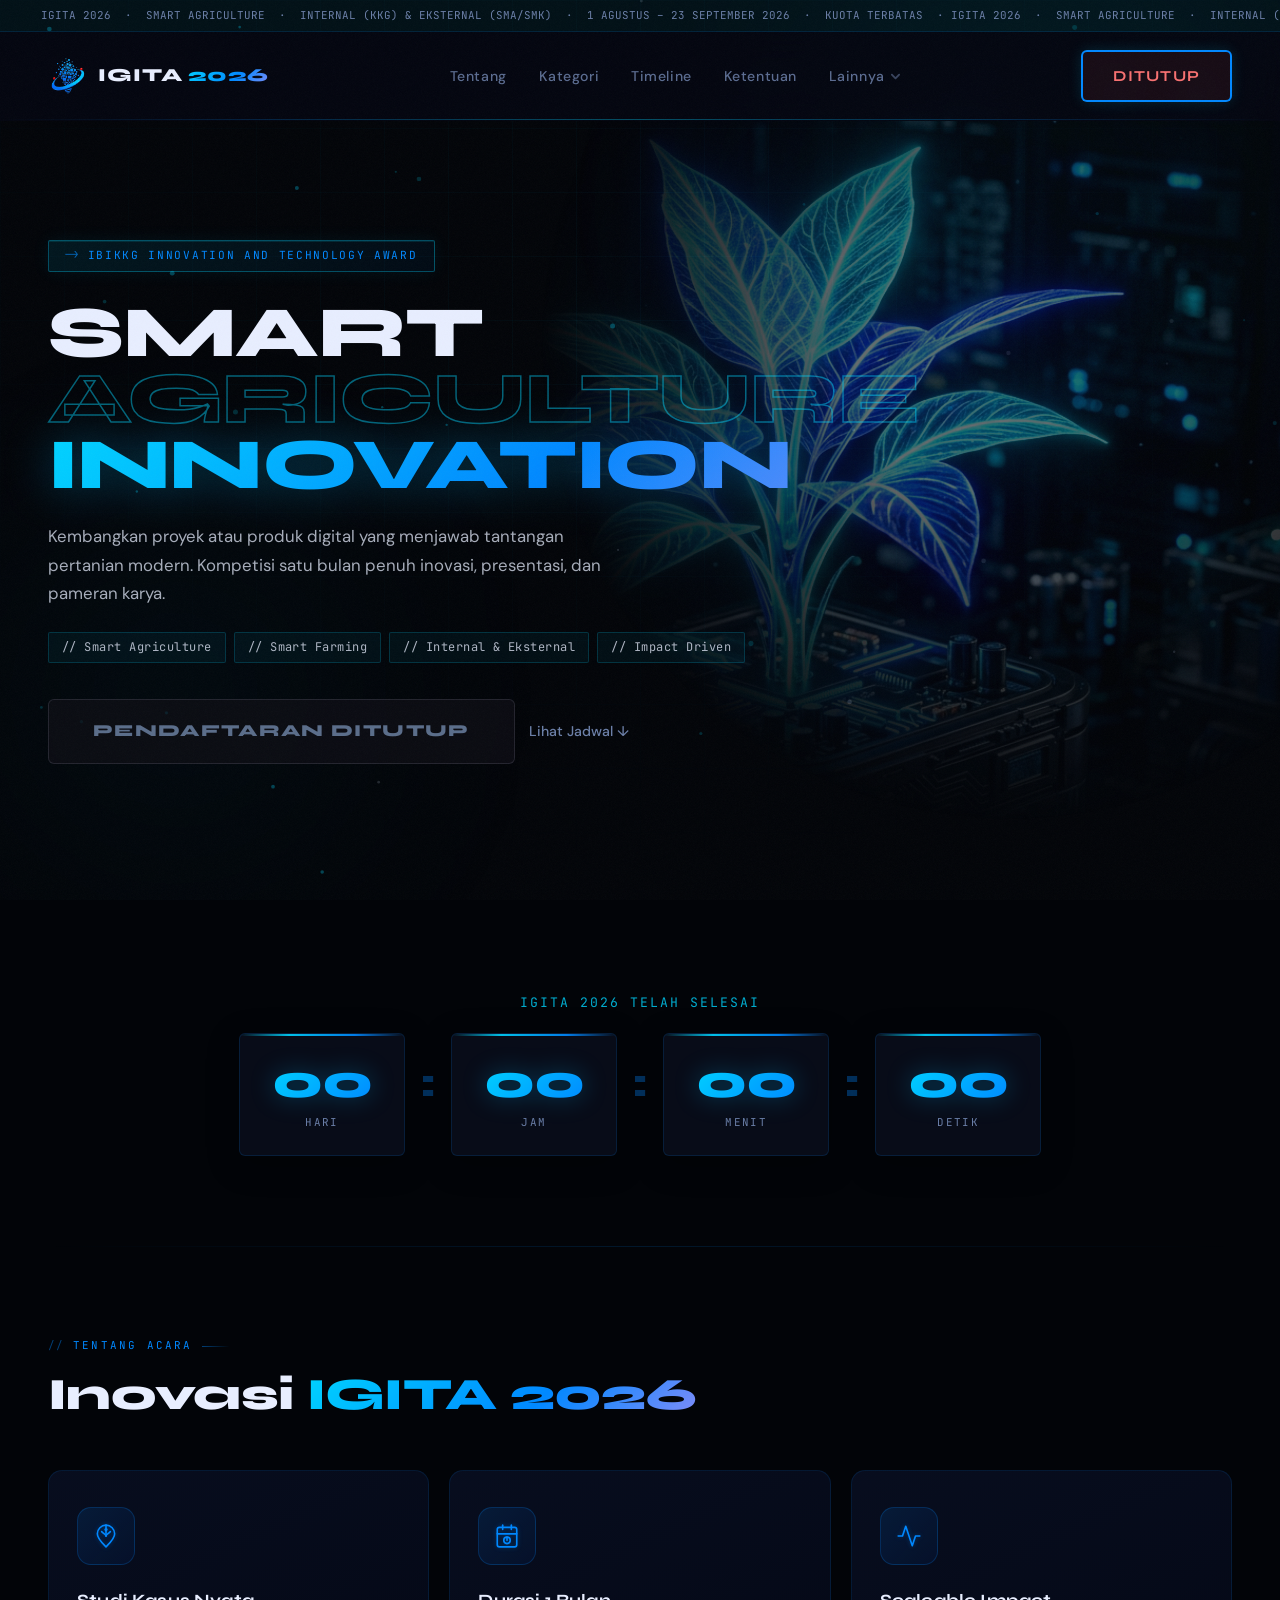
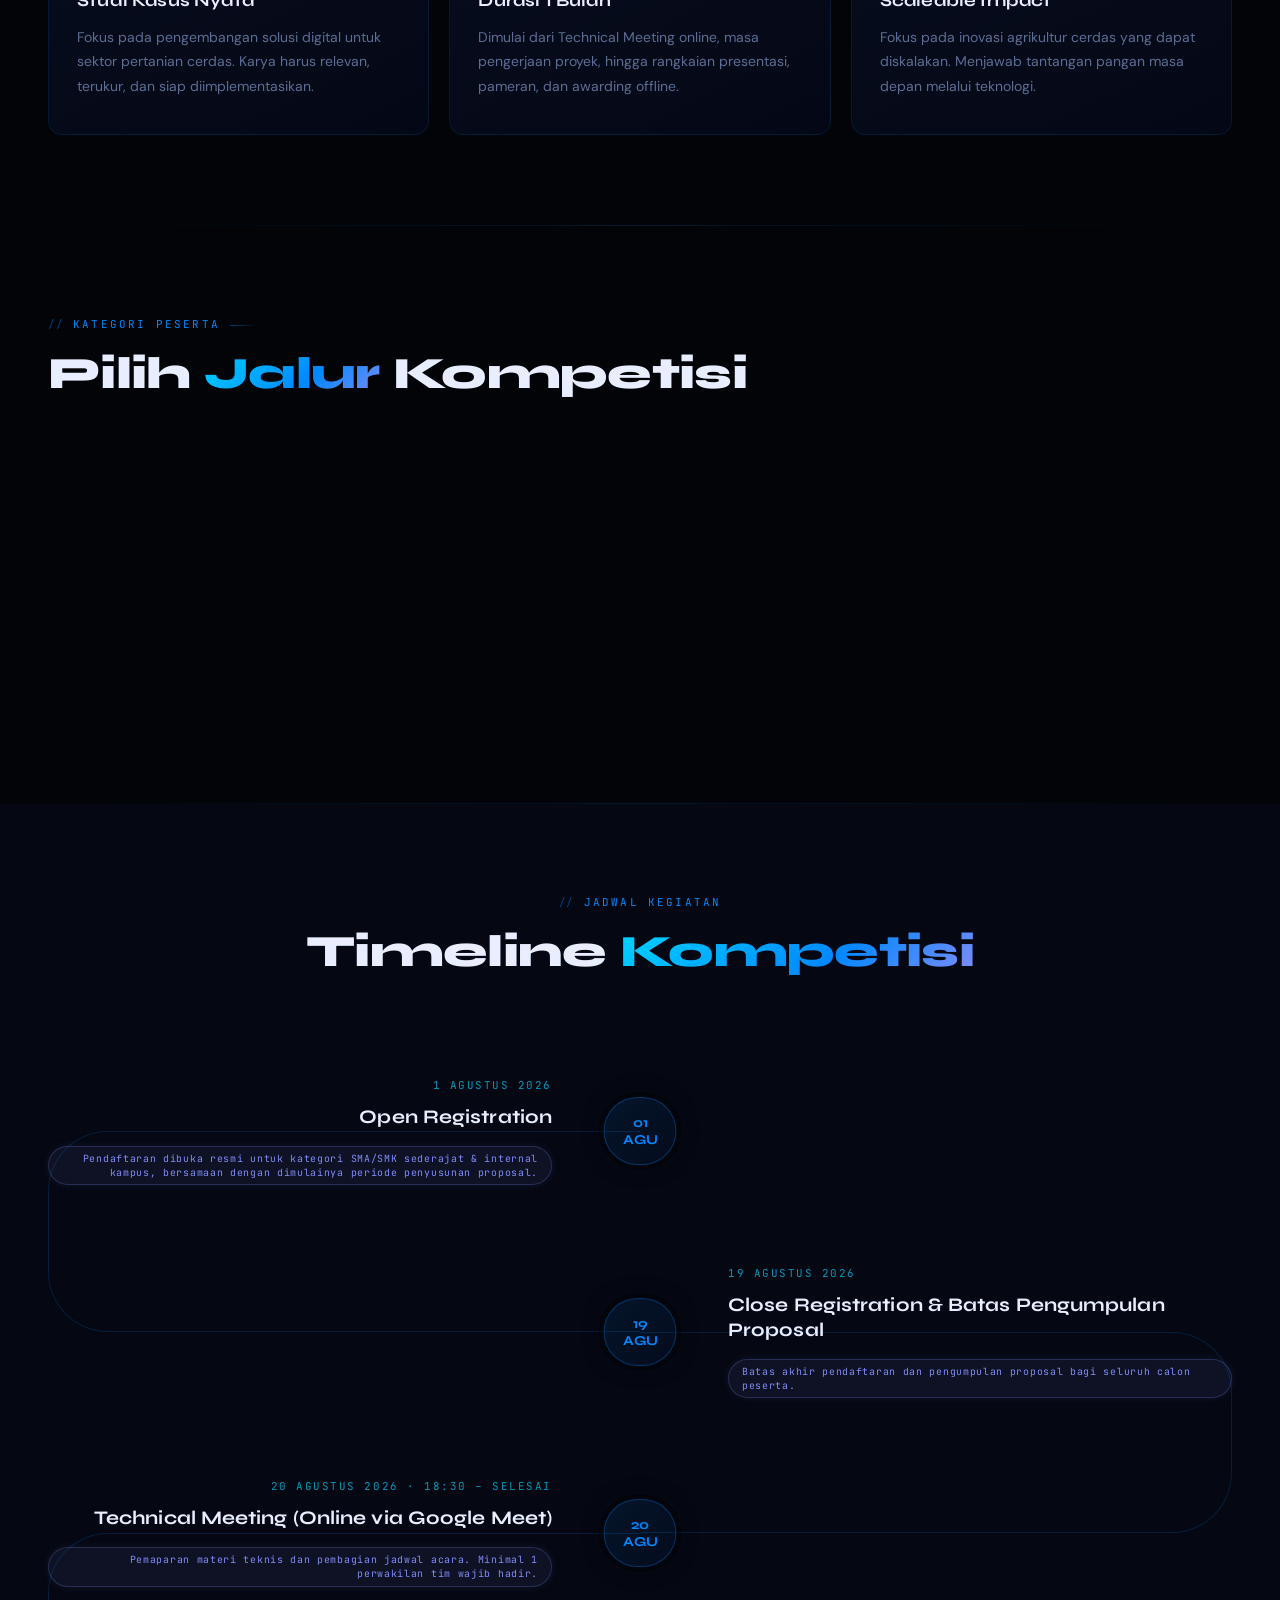
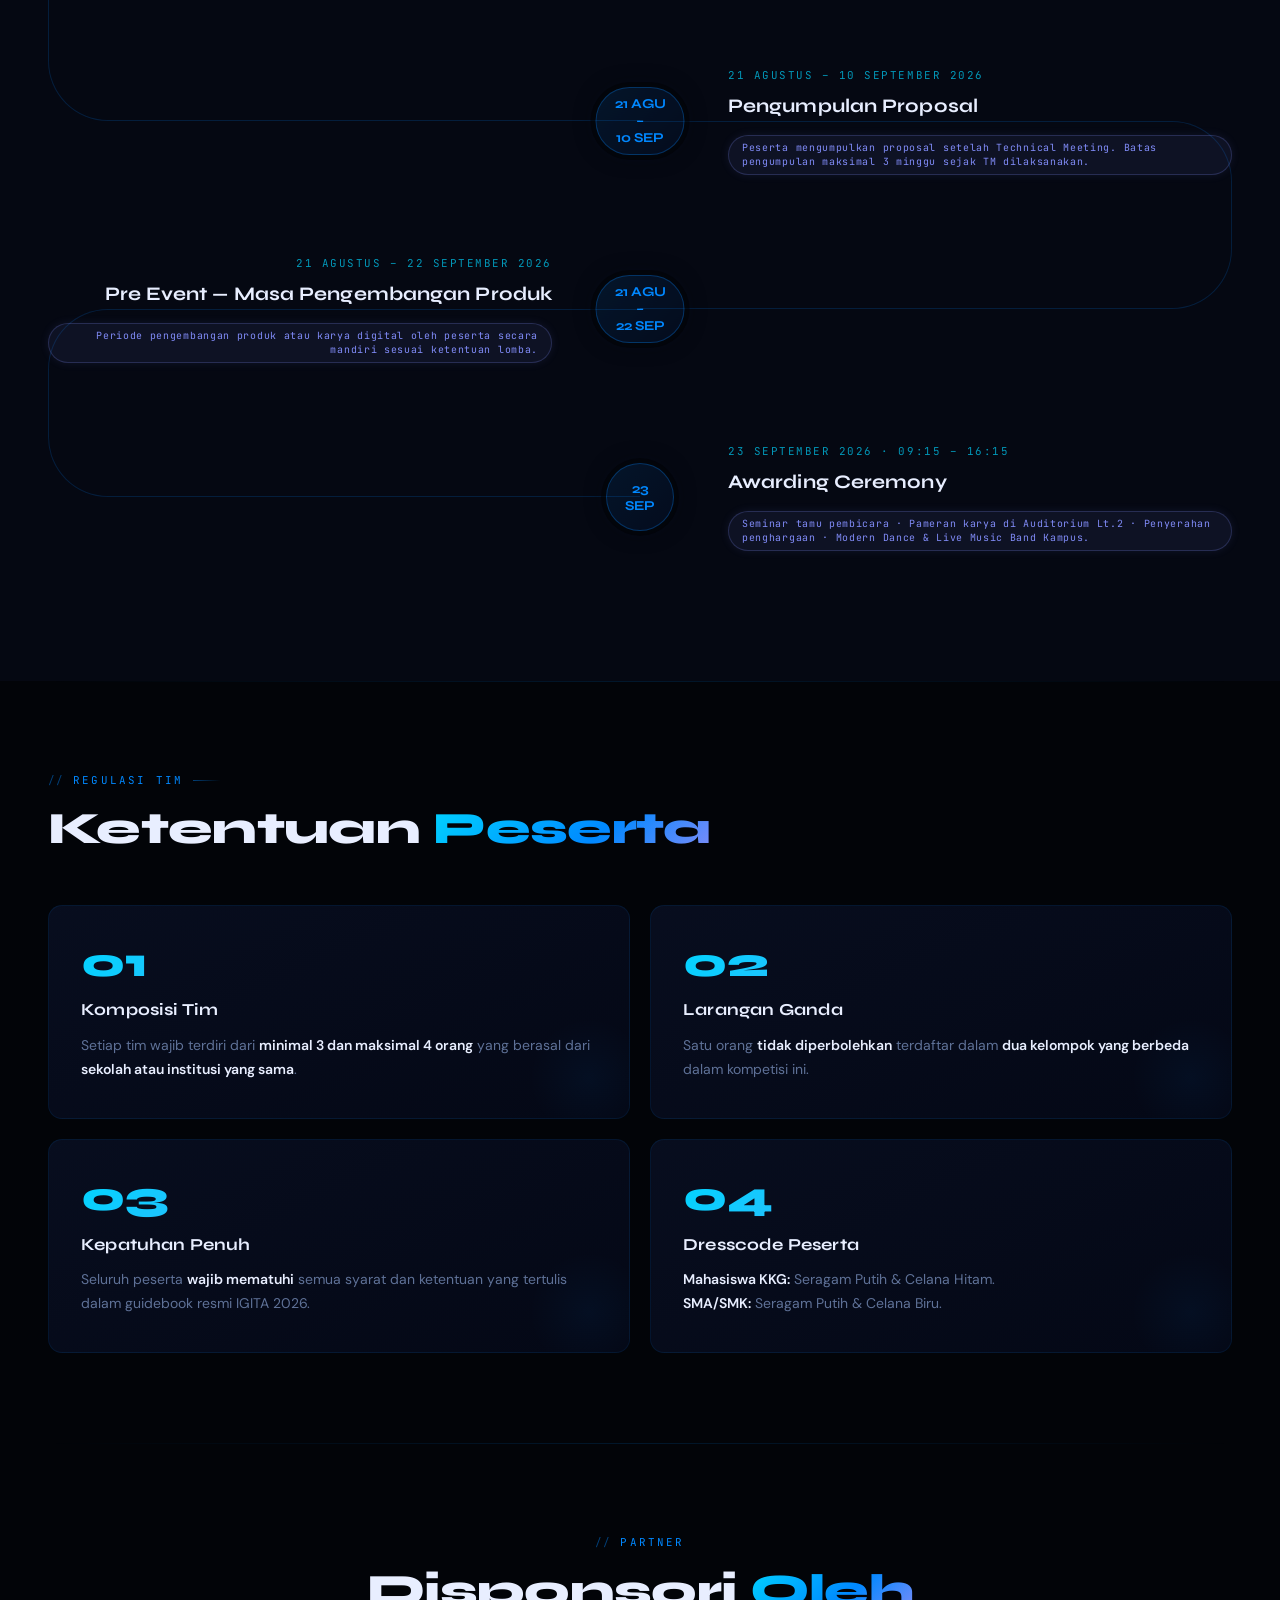
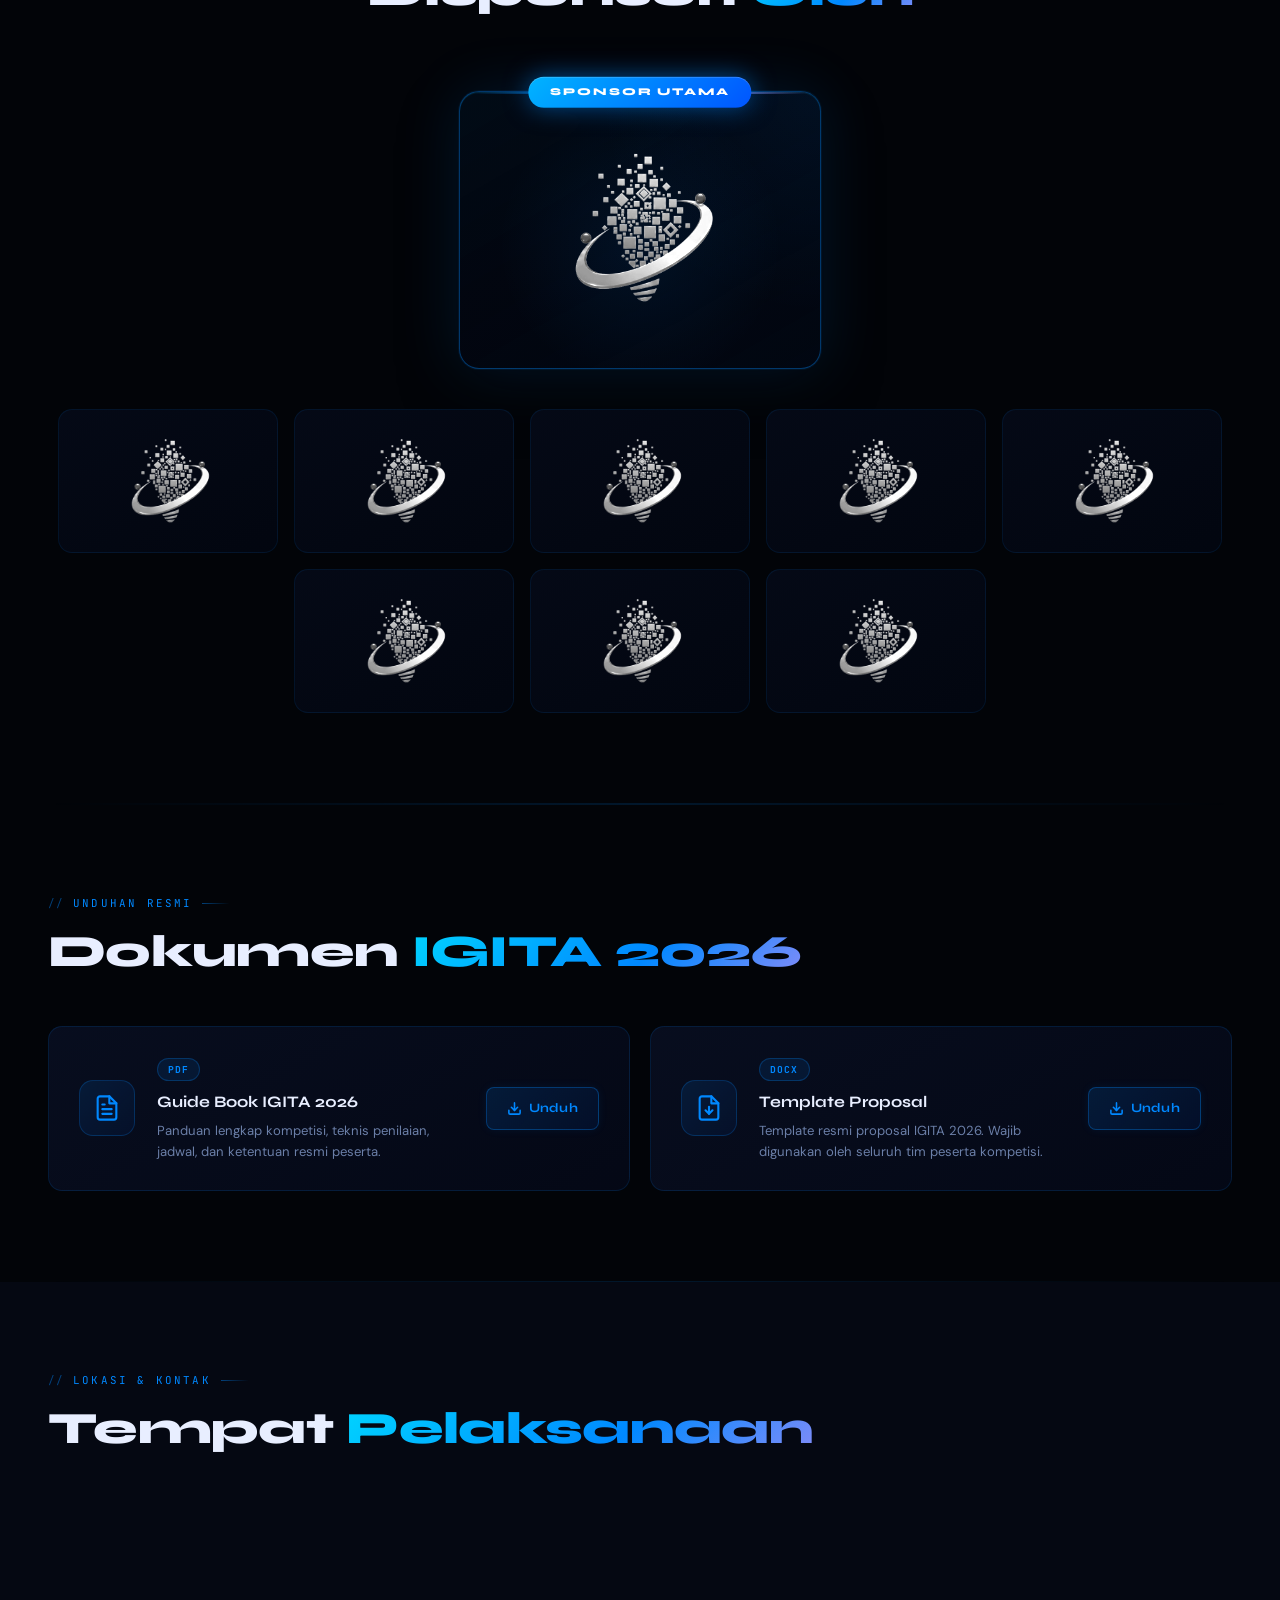
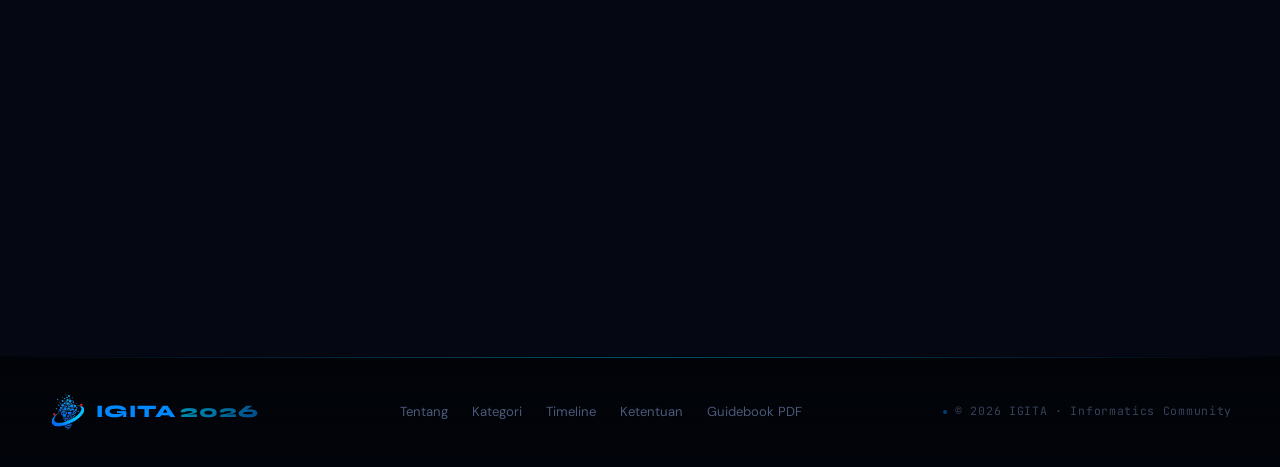
==== commit bb1cc318: "Tambahan fitur" ====
--- a/index.html
+++ b/index.html
@@ -17,6 +17,158 @@
   <link rel="icon" type="image/png" href="asset/logo.png">
   <link href="https://fonts.googleapis.com/css2?family=Syne:wght@400;600;700;800&family=DM+Sans:wght@300;400;500&family=JetBrains+Mono:wght@400;700&display=swap" rel="stylesheet">
   <link rel="stylesheet" href="style.css">
+  <style>
+    /* ─────────────────────────────────────────────────────────
+       NOTIFICATION MODAL — igita-notif-overlay
+       (dipakai untuk pesan "Pendaftaran Ditutup" di index.html)
+    ───────────────────────────────────────────────────────── */
+    #igita-notif-overlay {
+      position: fixed; inset: 0; z-index: 99999;
+      display: flex; align-items: center; justify-content: center;
+      padding: 20px;
+      background: rgba(2,4,8,0);
+      backdrop-filter: blur(0px); -webkit-backdrop-filter: blur(0px);
+      opacity: 0; pointer-events: none;
+      transition: opacity 0.28s cubic-bezier(0.4,0,0.2,1),
+                  background 0.28s ease, backdrop-filter 0.28s ease;
+    }
+    #igita-notif-overlay.open {
+      opacity: 1; pointer-events: auto;
+      background: rgba(2,4,8,0.78);
+      backdrop-filter: blur(12px); -webkit-backdrop-filter: blur(12px);
+    }
+    .igita-notif-modal {
+      position: relative; width: min(440px, 100%);
+      background: linear-gradient(150deg, #080f1e 0%, #040a14 100%);
+      border: 1px solid rgba(0,136,255,0.14); border-radius: 18px; overflow: hidden;
+      transform: scale(0.88) translateY(20px);
+      transition: transform 0.36s cubic-bezier(0.16,1,0.3,1);
+      box-shadow: 0 0 0 1px rgba(255,255,255,0.04),
+                  0 32px 80px rgba(0,0,0,0.65), 0 8px 24px rgba(0,0,0,0.4);
+    }
+    #igita-notif-overlay.open .igita-notif-modal { transform: scale(1) translateY(0); }
+
+    .notif-accent-bar { height: 2px; width: 100%; }
+    .notif-bg-grid {
+      position: absolute; inset: 0; pointer-events: none; z-index: 0;
+      background-image: linear-gradient(rgba(0,136,255,0.025) 1px, transparent 1px),
+                        linear-gradient(90deg, rgba(0,136,255,0.025) 1px, transparent 1px);
+      background-size: 38px 38px;
+    }
+    .notif-glow-orb {
+      position: absolute; top: -80px; right: -60px;
+      width: 260px; height: 260px; border-radius: 50%;
+      filter: blur(60px); pointer-events: none; z-index: 0;
+    }
+    .notif-icon-ring,
+    .notif-type-label,
+    .notif-title-el,
+    .notif-message-el,
+    .notif-code-wrap,
+    .notif-ok-btn { position: relative; z-index: 1; }
+
+    .notif-icon-ring {
+      width: 68px; height: 68px; border-radius: 50%; border: 1.5px solid;
+      display: flex; align-items: center; justify-content: center;
+      margin: 36px 0 0 32px; background: rgba(0,0,0,0.35);
+    }
+    .notif-icon-ring span { display: flex; align-items: center; justify-content: center; }
+    .notif-type-label {
+      font-family: 'JetBrains Mono', monospace; font-size: 10px;
+      letter-spacing: 0.2em; font-weight: 700; margin: 20px 32px 6px;
+    }
+    .notif-title-el {
+      font-family: 'Syne', sans-serif; font-size: 1.35rem; font-weight: 800;
+      color: #eef2ff; line-height: 1.25; margin: 0 32px 12px;
+    }
+    .notif-message-el {
+      font-family: 'DM Sans', sans-serif; font-size: 0.875rem;
+      color: #7c8db5; line-height: 1.65; margin: 0 32px 24px; white-space: pre-line;
+    }
+    .notif-code-wrap {
+      margin: 0 32px 24px; padding: 14px 16px;
+      background: rgba(0,0,0,0.3); border-radius: 10px;
+      border: 1px solid rgba(0,136,255,0.1); display: none;
+    }
+    .notif-code-label {
+      font-family: 'JetBrains Mono', monospace; font-size: 9.5px;
+      letter-spacing: 0.14em; color: #5a6d8a; margin-bottom: 8px; text-transform: uppercase;
+    }
+    .notif-code-val {
+      font-family: 'JetBrains Mono', monospace; font-size: 1.05rem;
+      font-weight: 700; letter-spacing: 0.1em; padding: 10px 14px;
+      border-radius: 7px; border: 1px solid; background: rgba(0,0,0,0.25);
+      text-align: center;
+    }
+    .notif-ok-btn {
+      display: block; width: calc(100% - 64px); margin: 0 32px 32px;
+      padding: 14px 20px; border-radius: 10px; border: 1px solid;
+      font-family: 'Syne', sans-serif; font-size: 0.875rem; font-weight: 700;
+      letter-spacing: 0.08em; cursor: pointer; position: relative; overflow: hidden;
+      transition: transform 0.18s ease, filter 0.18s ease, box-shadow 0.3s ease;
+    }
+    .notif-ok-btn::before {
+      content: ''; position: absolute; inset: 0;
+      background: rgba(255,255,255,0); transition: background 0.2s ease;
+    }
+    .notif-ok-btn:hover { transform: translateY(-1px); filter: brightness(1.08); }
+    .notif-ok-btn:hover::before { background: rgba(255,255,255,0.06); }
+    .notif-ok-btn:active { transform: scale(0.98) translateY(0); }
+
+    /* ─────────────────────────────────────────────────────────
+       REGISTRATION CLOSED — button & link states (index.html)
+    ───────────────────────────────────────────────────────── */
+
+    /* Navbar CTA */
+    a.nav-cta.reg-closed-btn {
+      background: rgba(239,68,68,0.08) !important;
+      border-color: rgba(239,68,68,0.3) !important;
+      color: #f87171 !important;
+    }
+    a.nav-cta.reg-closed-btn:hover {
+      background: rgba(239,68,68,0.14) !important;
+      box-shadow: 0 0 16px rgba(239,68,68,0.15) !important;
+      transform: none;
+    }
+
+    /* Mobile CTA */
+    a.mobile-cta.reg-closed-btn {
+      background: rgba(239,68,68,0.08) !important;
+      border-color: rgba(239,68,68,0.3) !important;
+      color: #f87171 !important;
+    }
+
+    /* Hero / CTA section primary button */
+    a.btn-primary.reg-closed-btn {
+      background: rgba(15,15,22,0.7) !important;
+      border: 1px solid rgba(100,100,120,0.28) !important;
+      color: #5a6d8a !important;
+      box-shadow: none !important;
+      pointer-events: auto; cursor: pointer;
+    }
+    a.btn-primary.reg-closed-btn:hover { transform: none; filter: none; }
+    a.btn-primary.reg-closed-btn::before,
+    a.btn-primary.reg-closed-btn::after { display: none !important; }
+
+    /* Category card wrapper */
+    a.reg-closed-btn .cat-card {
+      position: relative;
+      opacity: 0.65;
+      transition: opacity 0.2s ease;
+    }
+    a.reg-closed-btn:hover .cat-card { opacity: 0.8; }
+    a.reg-closed-btn .cat-card::after {
+      content: '// Pendaftaran Ditutup';
+      position: absolute; inset: 0; border-radius: 14px;
+      background: rgba(2,6,14,0.78);
+      display: flex; align-items: center; justify-content: center;
+      font-family: 'JetBrains Mono', monospace;
+      font-size: 0.75rem; font-weight: 700; letter-spacing: 0.1em;
+      color: #ef4444; opacity: 0; transition: opacity 0.22s ease;
+      pointer-events: none;
+    }
+    a.reg-closed-btn:hover .cat-card::after { opacity: 1; }
+  </style>
 </head>
 <body>
 
@@ -279,7 +431,7 @@
           <div class="cat-card external">
             <div class="cat-badge">EKSTERNAL</div>
             <div class="cat-title">SMA / SMK Sederajat</div>
-            <div class="cat-desc">Untuk pelajar tingkat menengah. Final Contest &amp; Awarding pada 23 September 2026.</div>
+            <div class="cat-desc">Untuk pelajar tingkat menengah. Awarding pada 23 September 2026.</div>
             <div class="cat-quota">Kuota terbatas</div>
           </div>
         </a>
@@ -288,7 +440,7 @@
           <div class="cat-card internal">
             <div class="cat-badge">INTERNAL</div>
             <div class="cat-title">Mahasiswa KKG</div>
-            <div class="cat-desc">Khusus mahasiswa aktif Kelompok Keahlian/Gerbang (KKG). Final Contest &amp; Awarding pada 23 September 2026.</div>
+            <div class="cat-desc">Khusus mahasiswa aktif Kelompok Keahlian/Gerbang (KKG). Awarding pada 23 September 2026.</div>
             <div class="cat-quota">Kuota terbatas</div>
           </div>
         </a>
@@ -309,10 +461,10 @@
             <div class="tl-status">Pendaftaran dibuka resmi untuk kategori SMA/SMK sederajat &amp; internal kampus, bersamaan dengan dimulainya periode penyusunan proposal.</div>
           </div>
         </div>
-        <div class="tl-item" data-start="2026-08-14" data-end="2026-08-14">
-          <div class="tl-dot">14<br>AGU</div>
+        <div class="tl-item" data-start="2026-08-19" data-end="2026-08-19">
+          <div class="tl-dot">19<br>AGU</div>
           <div class="tl-content">
-            <div class="tl-date">14 Agustus 2026</div>
+            <div class="tl-date">19 Agustus 2026</div>
             <div class="tl-title">Close Registration &amp; Batas Pengumpulan Proposal</div>
             <div class="tl-status">Batas akhir pendaftaran dan pengumpulan proposal bagi seluruh calon peserta.</div>
           </div>
@@ -345,7 +497,7 @@
           <div class="tl-dot">23<br>SEP</div>
           <div class="tl-content">
             <div class="tl-date">23 September 2026 · 09:15 – 16:15</div>
-            <div class="tl-title">Final Contest &amp; Awarding Ceremony</div>
+            <div class="tl-title">Awarding Ceremony</div>
             <div class="tl-status">Seminar tamu pembicara · Pameran karya di Auditorium Lt.2 · Penyerahan penghargaan · Modern Dance &amp; Live Music Band Kampus.</div>
           </div>
         </div>
@@ -513,6 +665,26 @@
 
   
 
+  <!-- Notification Modal — digunakan untuk "Pendaftaran Ditutup" -->
+  <div id="igita-notif-overlay" aria-hidden="true">
+    <div class="igita-notif-modal" id="igita-notif-modal">
+      <div class="notif-accent-bar"  id="notif-accent-bar"></div>
+      <div class="notif-bg-grid"    aria-hidden="true"></div>
+      <div class="notif-glow-orb"   id="notif-glow-orb"></div>
+      <div class="notif-icon-ring"  id="notif-icon-ring">
+        <span id="notif-icon-inner"></span>
+      </div>
+      <div class="notif-type-label" id="notif-type-label"></div>
+      <div class="notif-title-el"   id="notif-title-el"></div>
+      <div class="notif-message-el" id="notif-message-el"></div>
+      <div class="notif-code-wrap"  id="notif-code-wrap">
+        <div class="notif-code-label">// Kode Registrasi — Simpan dan hubungi panitia</div>
+        <div class="notif-code-val" id="notif-code-val"></div>
+      </div>
+      <button class="notif-ok-btn" id="notif-ok-btn">Mengerti</button>
+    </div>
+  </div>
+
   <script src="script.js"></script>
 </body>
 </html>
--- a/style.css
+++ b/style.css
@@ -2702,7 +2702,7 @@
 .form-helper {
   font-family: 'JetBrains Mono', monospace; font-size: 0.6rem;
   color: rgba(107,127,168,0.7); margin-top: 4px; line-height: 1.55; letter-spacing: 0.02em;
-  overflow: hidden; text-overflow: ellipsis; white-space: nowrap;
+  overflow: hidden; text-overflow: ellipsis; white-space: normal;
   max-width: 100%;
 }
 
@@ -4247,7 +4247,7 @@
 }
 
 /* ── Inner padding container ─────────────────────────────────── */
-.igita-notif-modal > .notif-icon-ring,
+/* notif-icon-ring dikecualikan — butuh display:flex untuk center icon SVG */
 .igita-notif-modal > .notif-type-label,
 .igita-notif-modal > .notif-title-el,
 .igita-notif-modal > .notif-message-el,
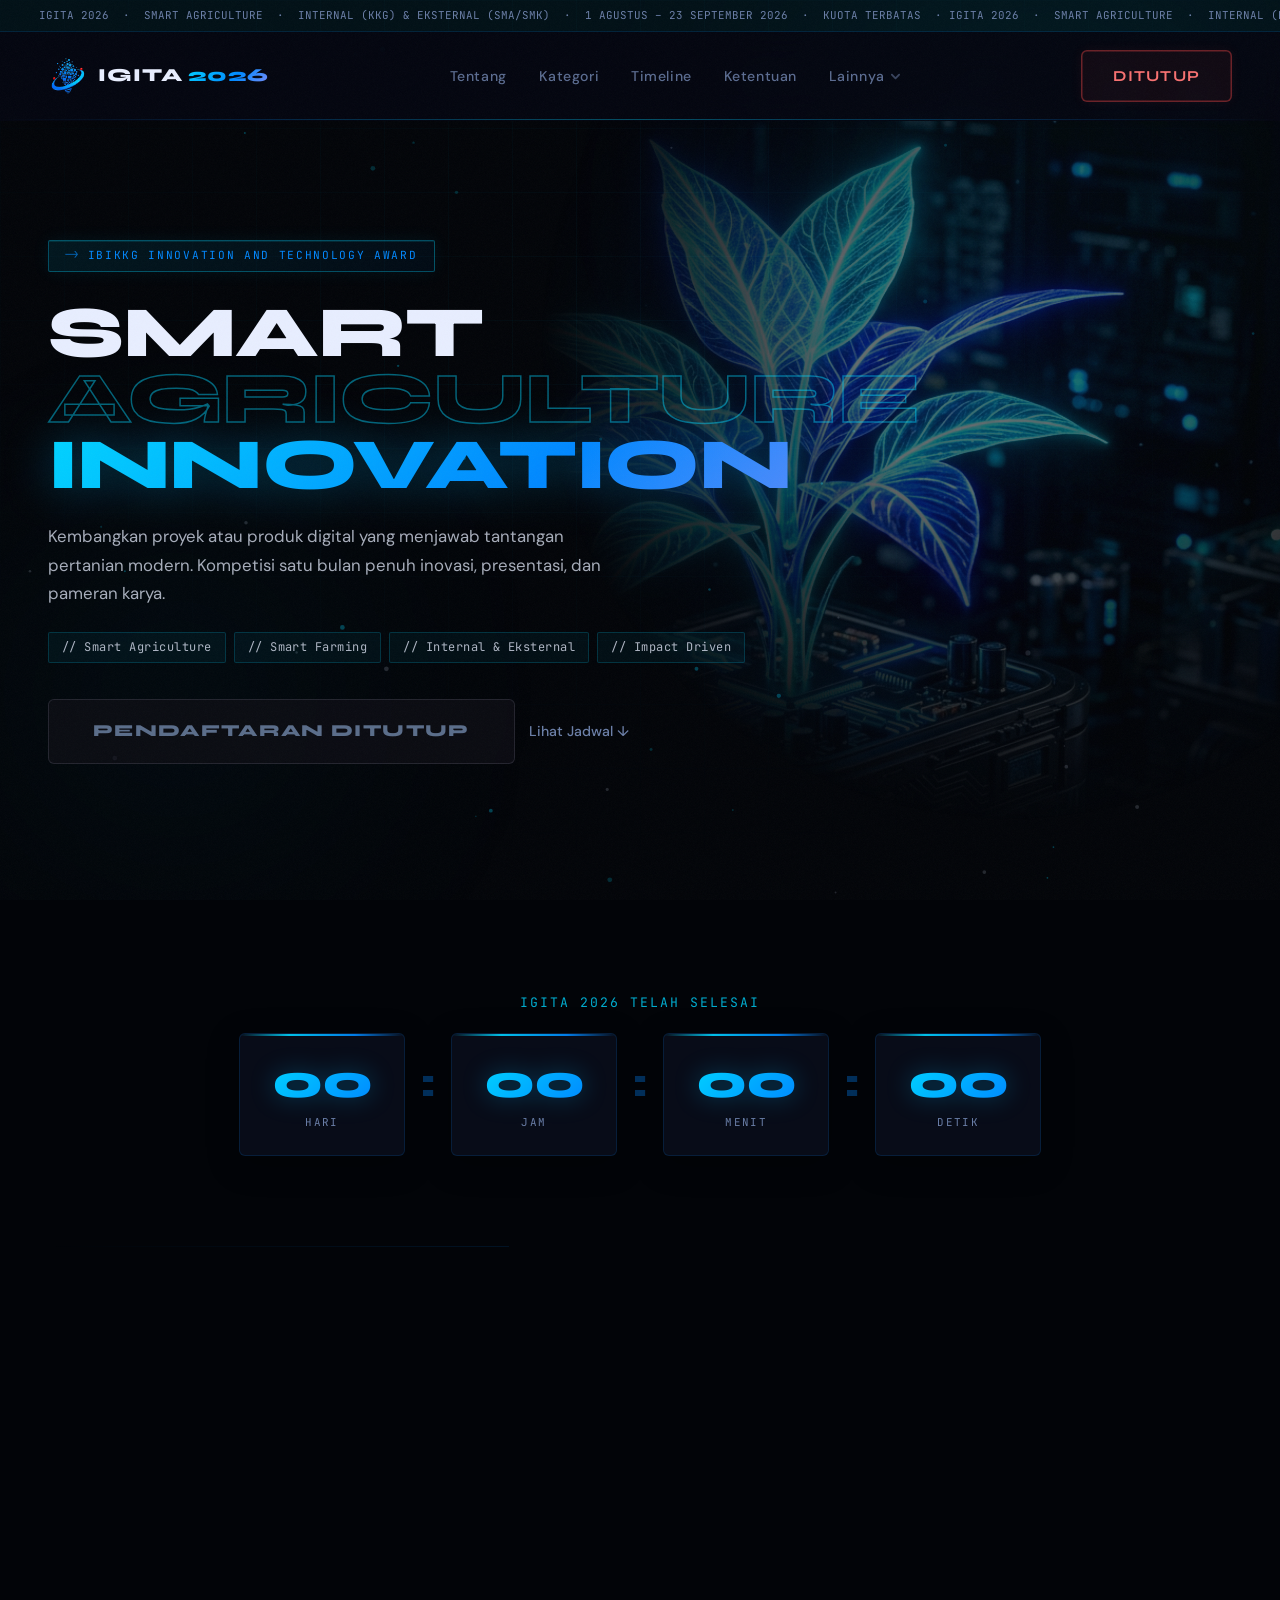
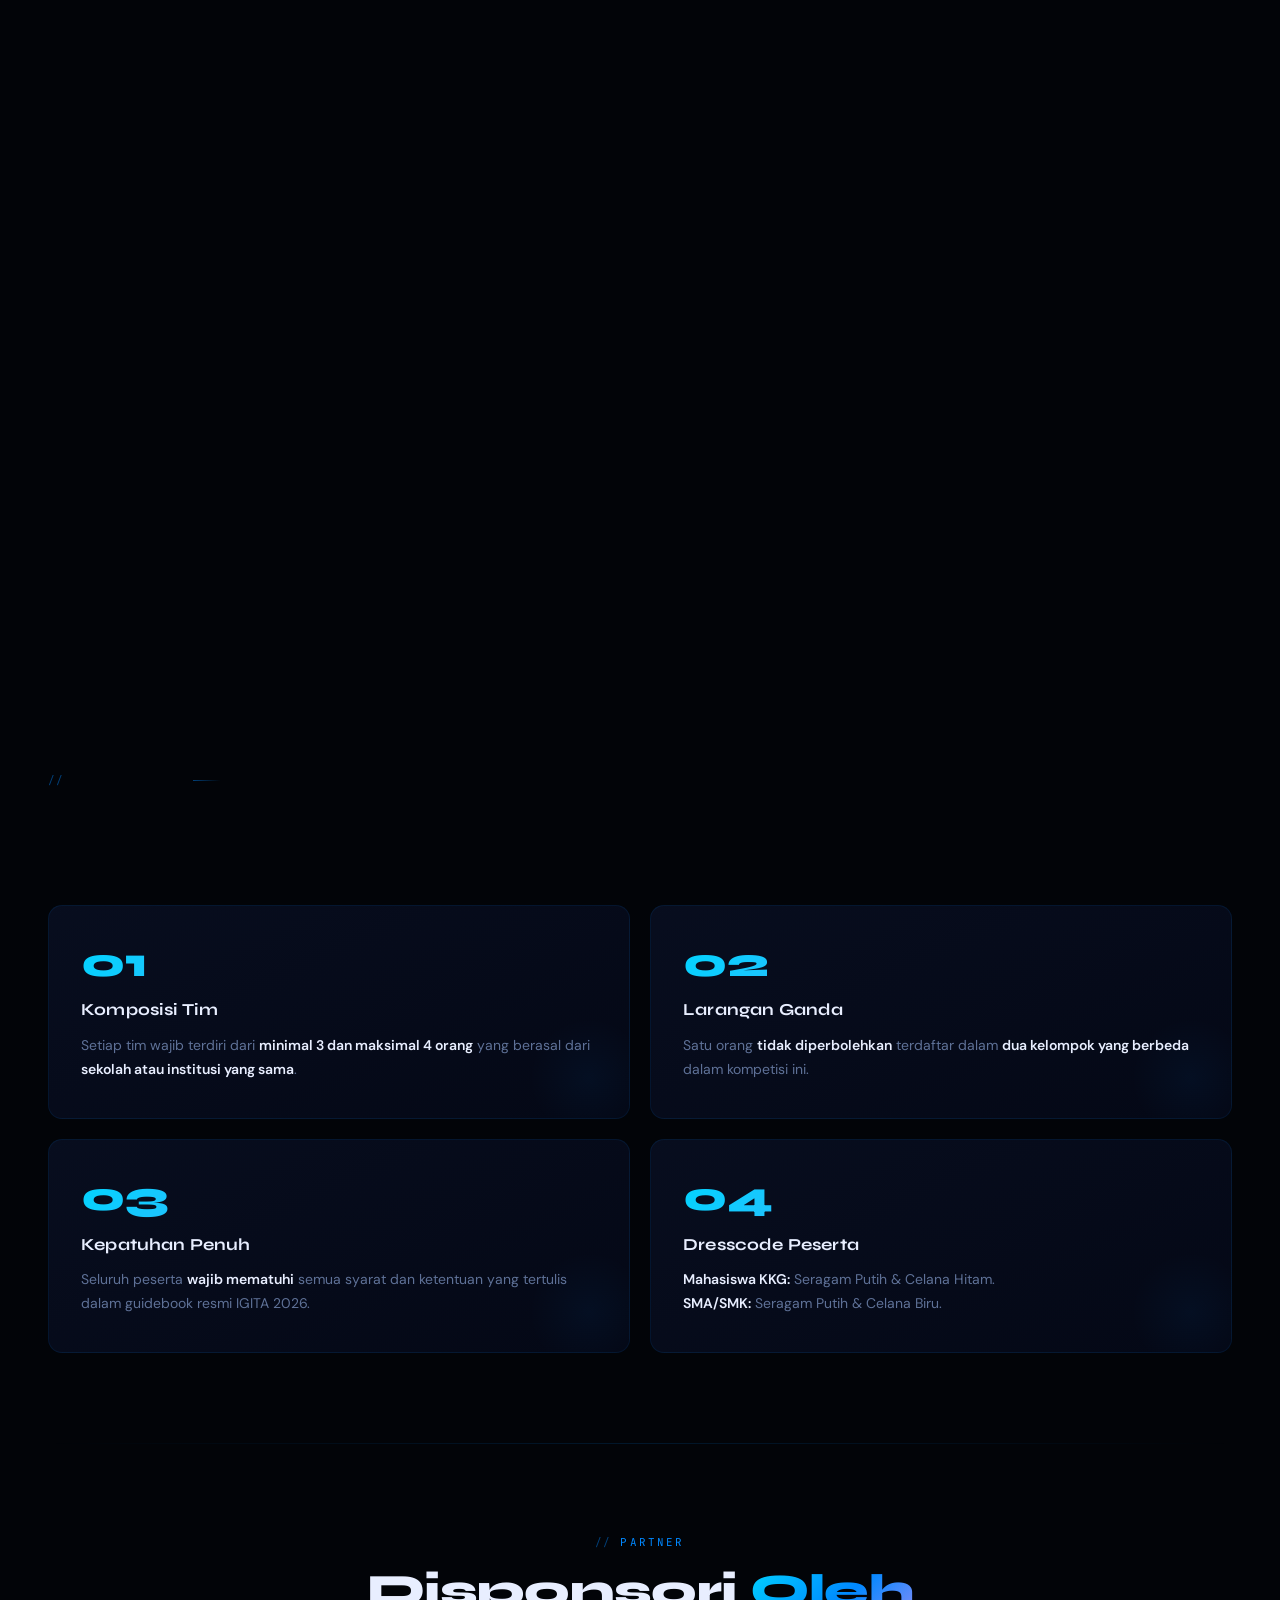
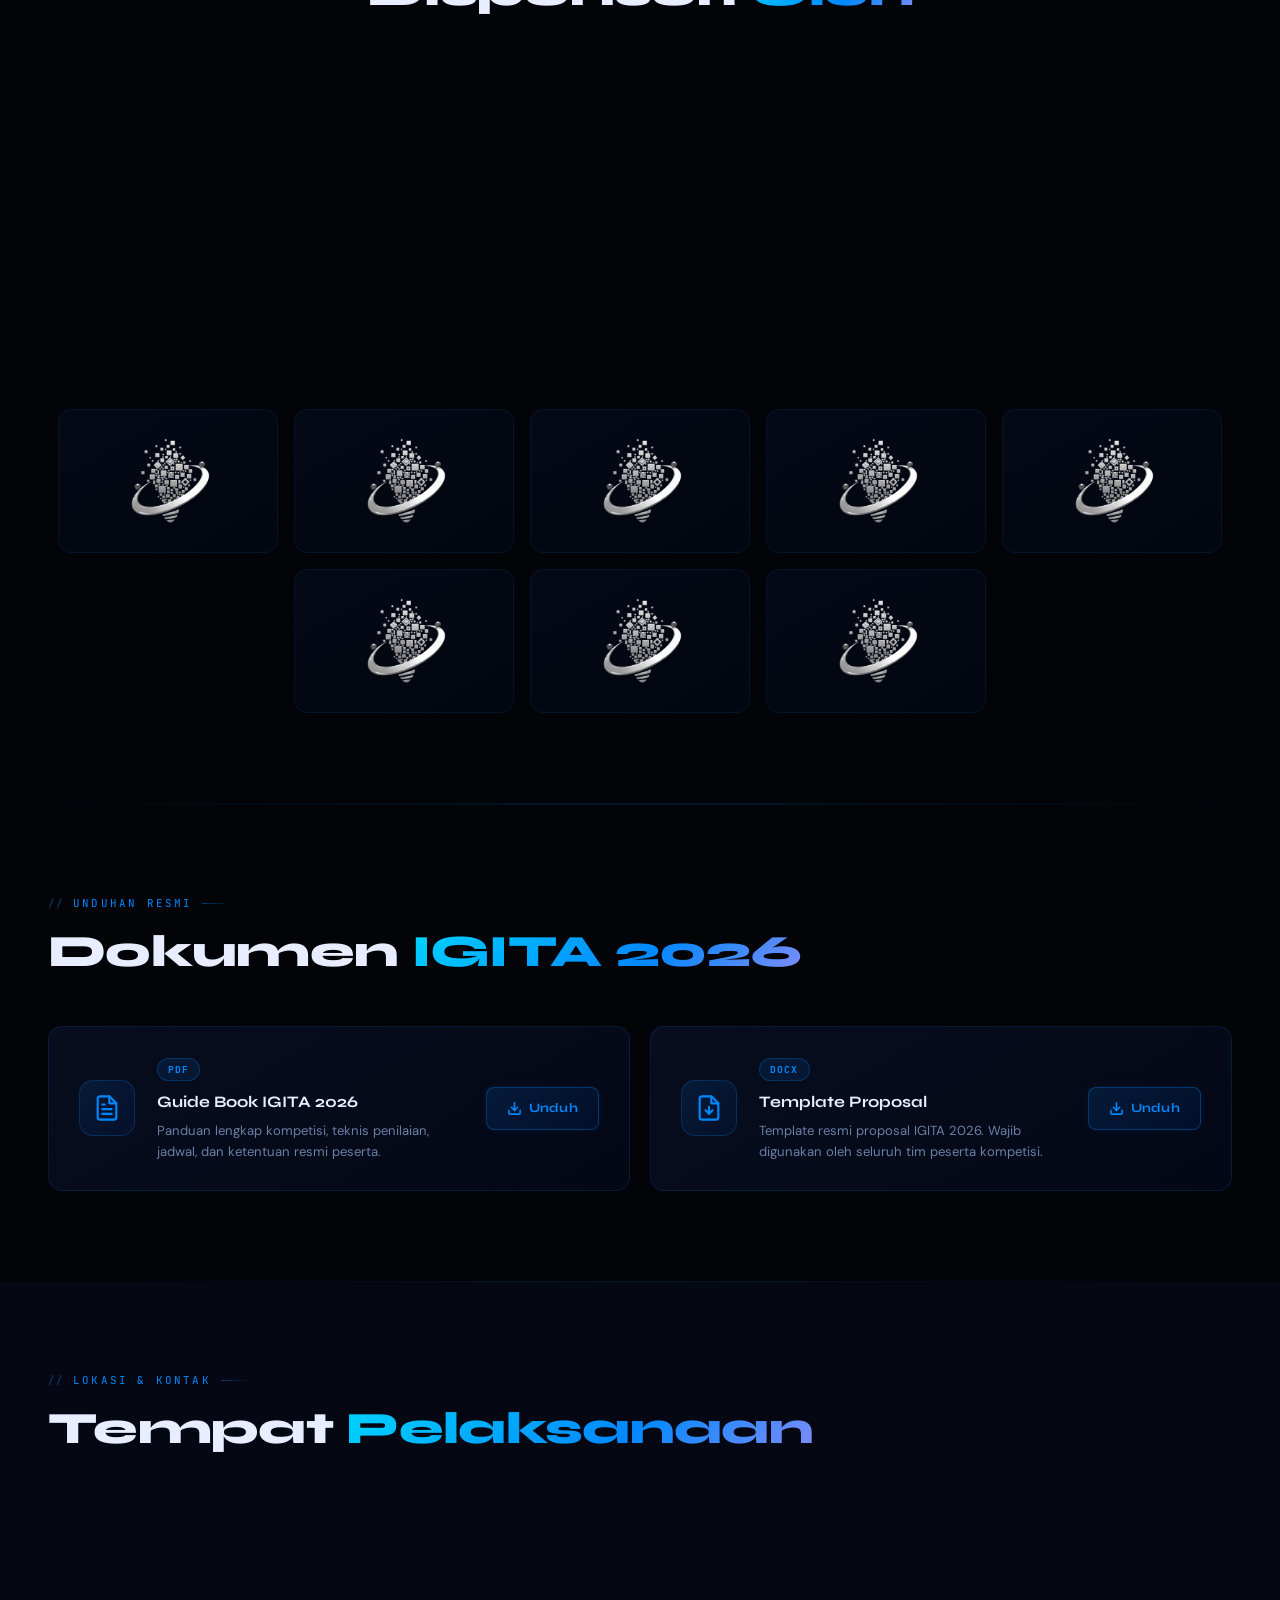
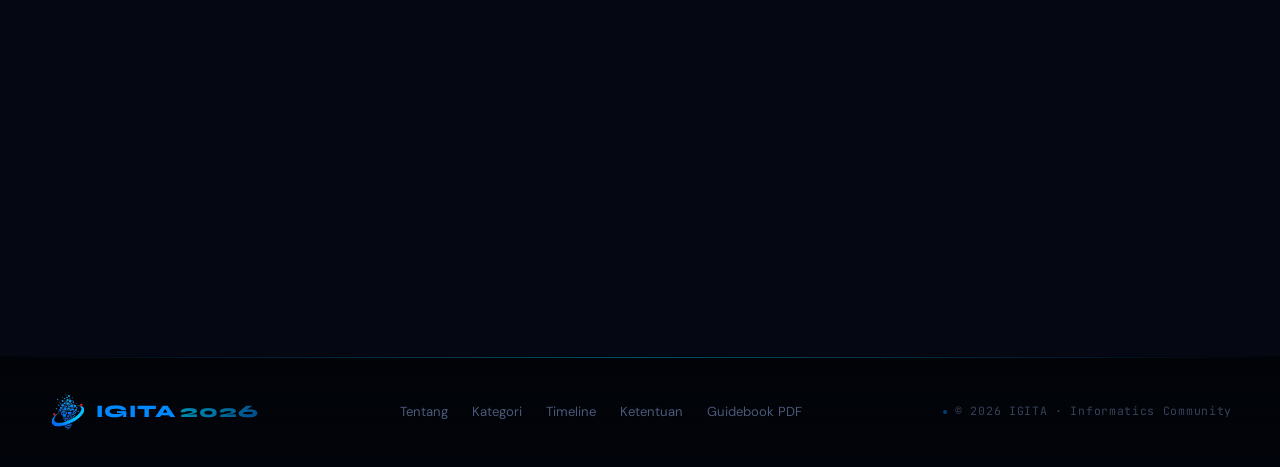
==== commit d20e56e9: "update design" ====
--- a/index.html
+++ b/index.html
@@ -121,21 +121,45 @@
 
     /* Navbar CTA */
     a.nav-cta.reg-closed-btn {
-      background: rgba(239,68,68,0.08) !important;
-      border-color: rgba(239,68,68,0.3) !important;
       color: #f87171 !important;
-    }
+      box-shadow:
+        inset 0 0 0 1.5px rgba(239,68,68,0.4),
+        0 0 12px rgba(239,68,68,0.07) !important;
+      background: rgba(239,68,68,0.05) !important;
+      cursor: pointer;
+    }
+    a.nav-cta.reg-closed-btn::before { display: none !important; }
+    a.nav-cta.reg-closed-btn::after  { display: none !important; }
     a.nav-cta.reg-closed-btn:hover {
-      background: rgba(239,68,68,0.14) !important;
-      box-shadow: 0 0 16px rgba(239,68,68,0.15) !important;
-      transform: none;
+      color: #fca5a5 !important;
+      box-shadow:
+        inset 0 0 0 1.5px rgba(239,68,68,0.6),
+        0 0 22px rgba(239,68,68,0.14) !important;
+      background: rgba(239,68,68,0.09) !important;
+      transform: none !important;
     }
 
     /* Mobile CTA */
-    a.mobile-cta.reg-closed-btn {
-      background: rgba(239,68,68,0.08) !important;
-      border-color: rgba(239,68,68,0.3) !important;
+    a.mobile-cta.reg-closed-btn,
+    .mobile-nav .mobile-cta.reg-closed-btn {
       color: #f87171 !important;
+      box-shadow:
+        inset 0 0 0 1.5px rgba(239,68,68,0.4),
+        0 0 12px rgba(239,68,68,0.07) !important;
+      background: rgba(239,68,68,0.05) !important;
+    }
+    a.mobile-cta.reg-closed-btn::before,
+    .mobile-nav .mobile-cta.reg-closed-btn::before { display: none !important; }
+    a.mobile-cta.reg-closed-btn::after,
+    .mobile-nav .mobile-cta.reg-closed-btn::after  { display: none !important; }
+    a.mobile-cta.reg-closed-btn:hover,
+    .mobile-nav .mobile-cta.reg-closed-btn:hover {
+      color: #fca5a5 !important;
+      box-shadow:
+        inset 0 0 0 1.5px rgba(239,68,68,0.6),
+        0 0 22px rgba(239,68,68,0.14) !important;
+      background: rgba(239,68,68,0.09) !important;
+      transform: none !important;
     }
 
     /* Hero / CTA section primary button */
@@ -150,24 +174,59 @@
     a.btn-primary.reg-closed-btn::before,
     a.btn-primary.reg-closed-btn::after { display: none !important; }
 
-    /* Category card wrapper */
+    /* ── Category card — Closed State (premium) ── */
     a.reg-closed-btn .cat-card {
       position: relative;
-      opacity: 0.65;
-      transition: opacity 0.2s ease;
-    }
-    a.reg-closed-btn:hover .cat-card { opacity: 0.8; }
+      opacity: 0.52;
+      filter: saturate(0.4) brightness(0.82);
+      transition:
+        opacity    0.35s cubic-bezier(0.4, 0, 0.2, 1),
+        filter     0.35s cubic-bezier(0.4, 0, 0.2, 1),
+        box-shadow 0.35s cubic-bezier(0.4, 0, 0.2, 1),
+        transform  0.35s cubic-bezier(0.4, 0, 0.2, 1);
+      cursor: pointer;
+    }
+
+    /* Red accent bar replaces the normal blue/purple top strip */
+    a.reg-closed-btn .cat-card::before {
+      background: linear-gradient(
+        90deg,
+        transparent 0%,
+        rgba(239,68,68,0.5) 28%,
+        rgba(239,68,68,0.78) 52%,
+        rgba(239,68,68,0.45) 76%,
+        transparent 100%
+      ) !important;
+      opacity: 0.55;
+      transition: opacity 0.35s ease;
+    }
+
+    /* Hover — illuminate, no lift, red border glow */
+    a.reg-closed-btn:hover .cat-card {
+      opacity: 0.78;
+      filter: saturate(0.35) brightness(0.75);
+      transform: none !important;
+      box-shadow:
+        0 0 0 1px rgba(239,68,68,0.3),
+        0 0 28px rgba(239,68,68,0.12),
+        inset 0 0 40px rgba(239,68,68,0.05);
+    }
+
+    /* Keep red accent bar visible on hover */
+    a.reg-closed-btn:hover .cat-card::before {
+      opacity: 0.7;
+    }
+
+    /* Suppress the normal glow-orb ::after — reset to nothing */
     a.reg-closed-btn .cat-card::after {
-      content: '// Pendaftaran Ditutup';
-      position: absolute; inset: 0; border-radius: 14px;
-      background: rgba(2,6,14,0.78);
-      display: flex; align-items: center; justify-content: center;
-      font-family: 'JetBrains Mono', monospace;
-      font-size: 0.75rem; font-weight: 700; letter-spacing: 0.1em;
-      color: #ef4444; opacity: 0; transition: opacity 0.22s ease;
+      content: '';
+      position: absolute;
+      inset: 0;
+      border-radius: inherit;
+      background: transparent;
       pointer-events: none;
-    }
-    a.reg-closed-btn:hover .cat-card::after { opacity: 1; }
+      z-index: 5;
+    }
   </style>
 </head>
 <body>
